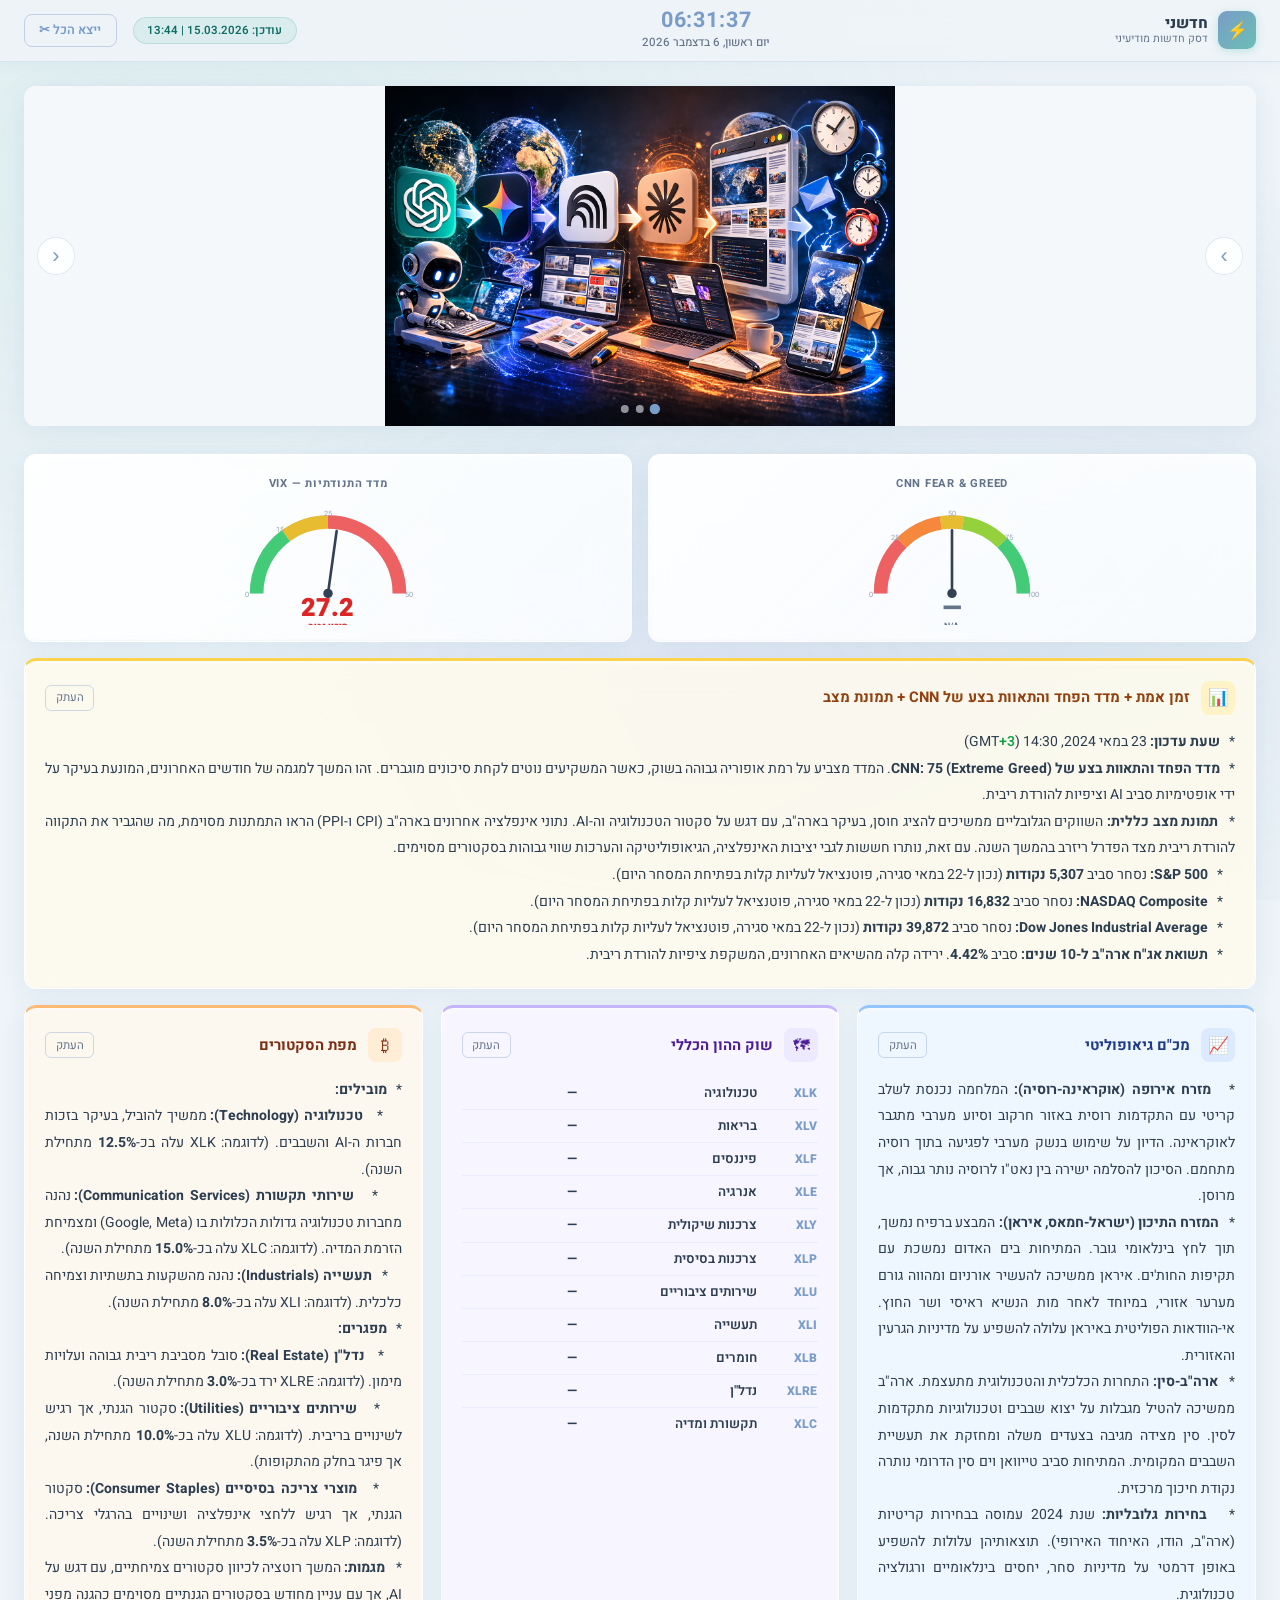
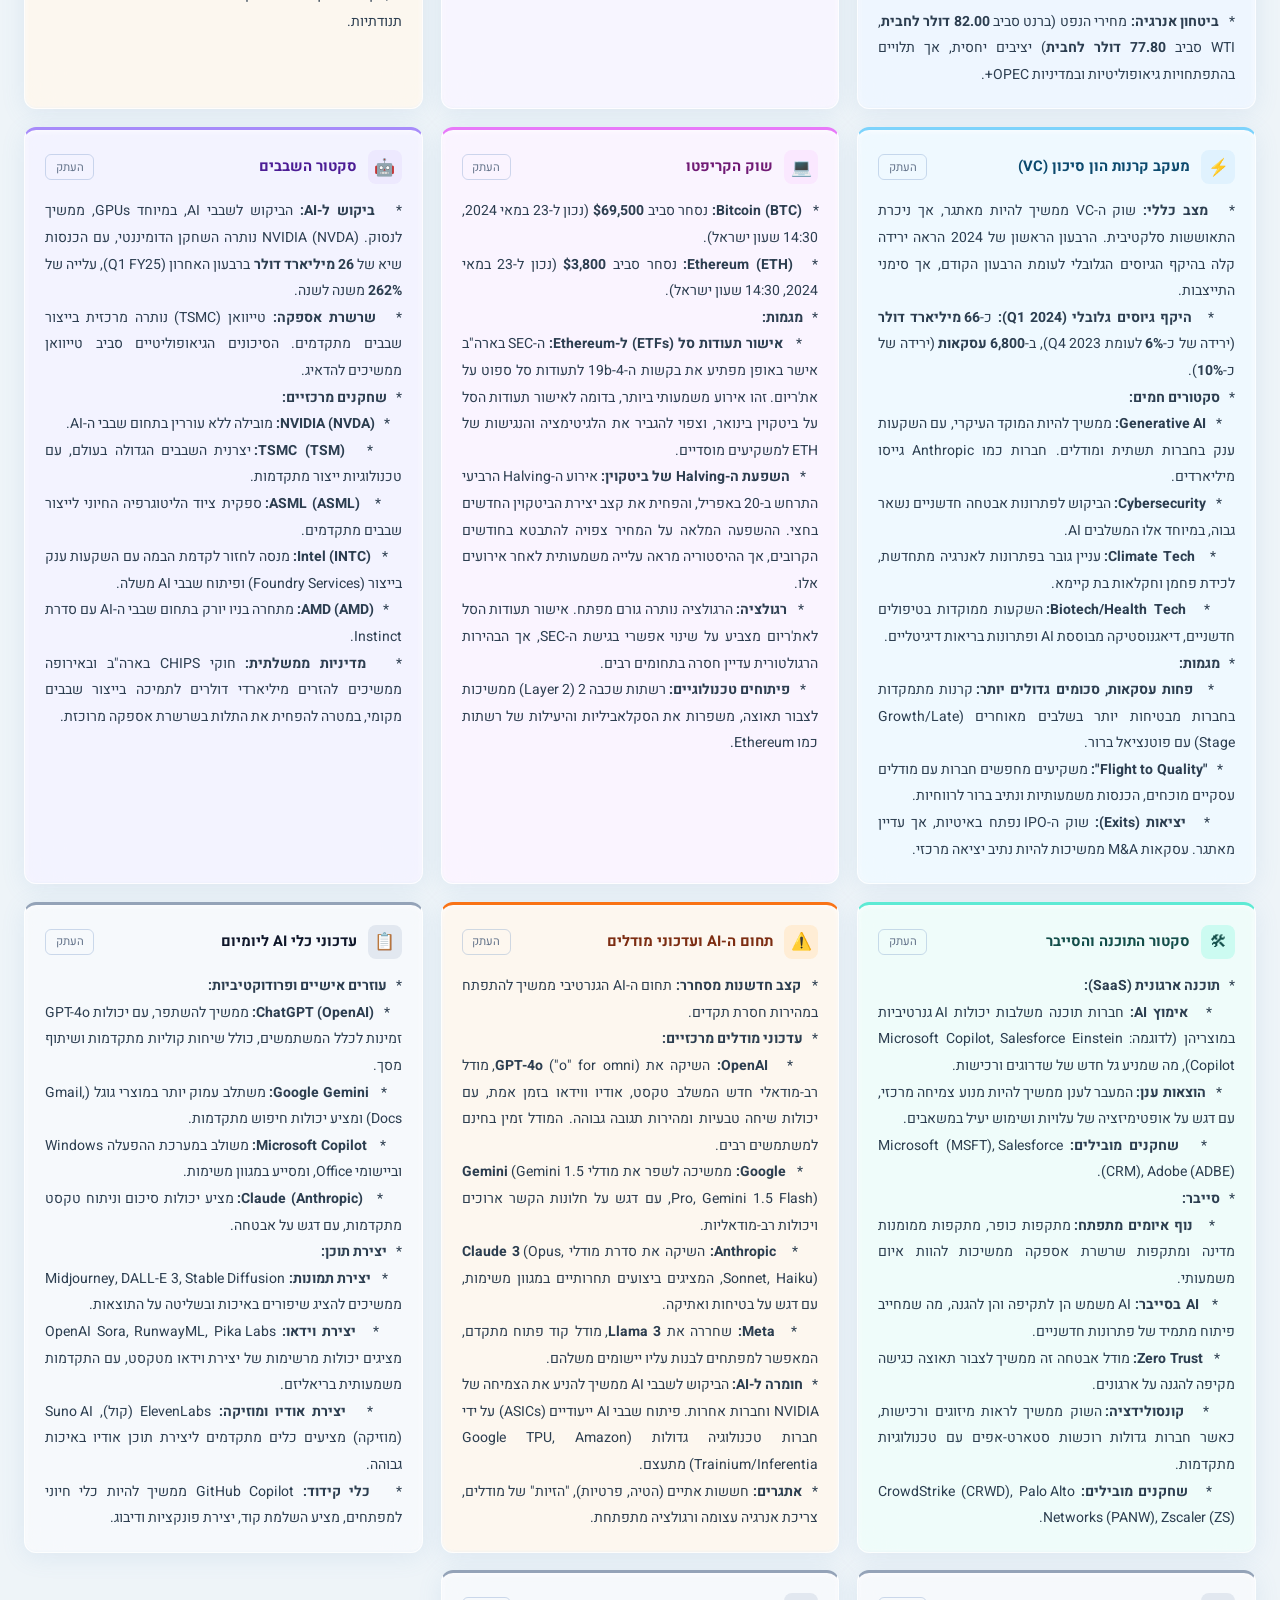
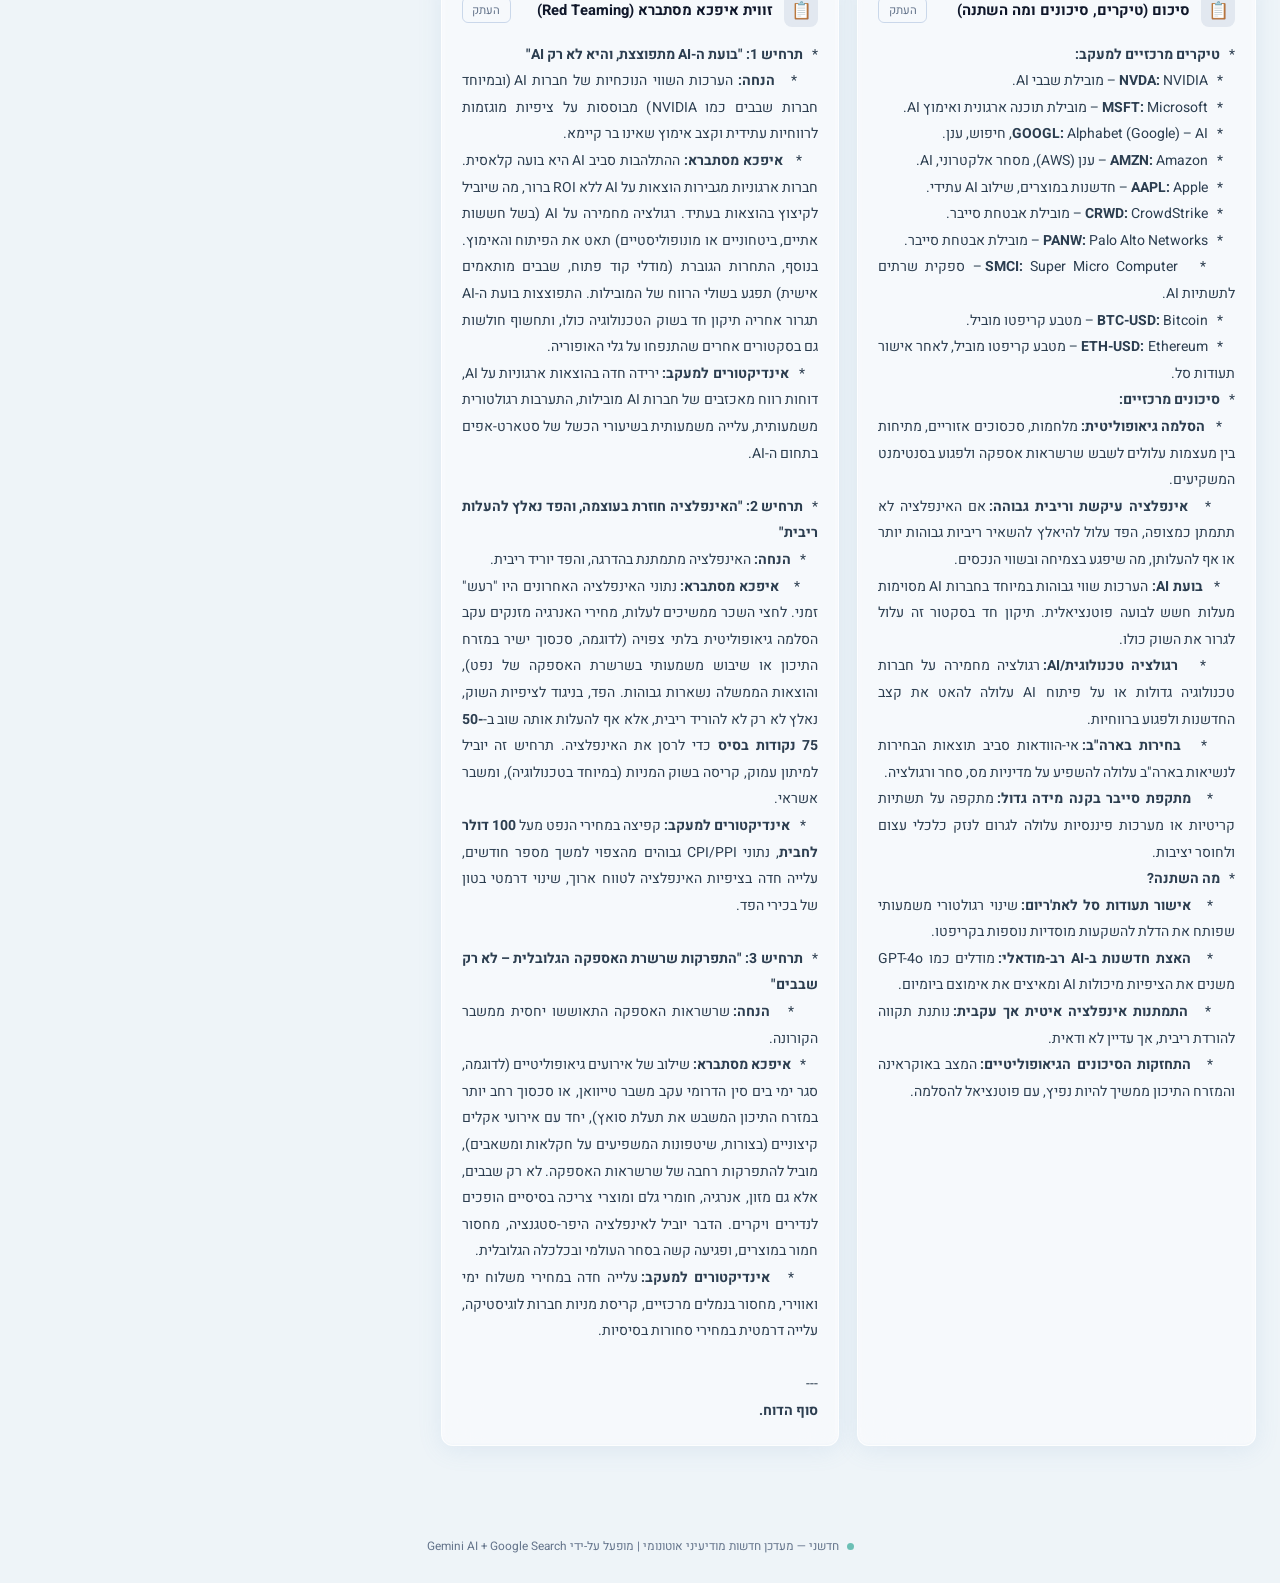
==== docs/index.html @ 79515580 "update 2026-03-15 11:44" ====
<!DOCTYPE html>
<html lang="he" dir="rtl">
<head>
  <meta charset="UTF-8" />
  <meta name="viewport" content="width=device-width, initial-scale=1.0" />
  <title>חדשני — דסק חדשות מודיעיני</title>

  <!-- Google Fonts — Heebo (Hebrew-optimised) -->
  <link rel="preconnect" href="https://fonts.googleapis.com" />
  <link rel="preconnect" href="https://fonts.gstatic.com" crossorigin />
  <link href="https://fonts.googleapis.com/css2?family=Heebo:wght@300;400;500;600;700;800;900&display=swap" rel="stylesheet" />

  <link rel="stylesheet" href="style.css" />
</head>
<body>

  <!-- ══════════════ HEADER ════════════════════════════════ -->
  <header class="site-header">
    <div class="header-inner">

      <!-- Logo -->
      <a class="logo" href="#">
        <div class="logo-icon">⚡</div>
        <div class="logo-text">
          <div class="logo-title">חדשני</div>
          <div class="logo-sub">דסק חדשות מודיעיני</div>
        </div>
      </a>

      <!-- Live clock + Hebrew date -->
      <div class="header-time">
        <span class="live-clock" id="live-clock">00:00:00</span>
        <span class="live-date"  id="live-date"></span>
      </div>

      <!-- Last-updated badge (populated by script.js from embedded JSON) -->
      <span class="ts-badge" id="ts-badge">טוען...</span>

      <button class="btn-export" onclick="exportAll()">ייצא הכל ✂</button>
    </div>
  </header>

  <!-- ══════════════ PAGE WRAPPER ══════════════════════════ -->
  <div class="page-wrapper">

    <!-- ── Image Carousel ────────────────────────────────── -->
    <section class="carousel-section" aria-label="תמונות תהליך">
      <div class="carousel-wrapper">
        <div class="carousel-track" role="region" aria-live="polite"></div>
        <!-- RTL: prev = right arrow, next = left arrow -->
        <button class="carousel-btn prev" aria-label="תמונה קודמת">&#8250;</button>
        <button class="carousel-btn next" aria-label="תמונה הבאה">&#8249;</button>
        <div class="carousel-dots" role="tablist" aria-label="בחירת תמונה"></div>
      </div>
    </section>

    <!-- ── Main content (built by script.js) ─────────────── -->
    <main id="main-content">

      <!-- Loading / empty state -->
      <div class="empty-state" id="empty-state">
        <div class="empty-icon">📡</div>
        <h2>טוען דסק חדשות...</h2>
        <p>הנתונים יופיעו בקרוב</p>
      </div>

      <!-- Cards injected here by initNewsCards() -->

    </main>

  </div><!-- /.page-wrapper -->

  <!-- ══════════════ FOOTER ════════════════════════════════ -->
  <footer class="site-footer">
    <span class="pulse-dot"></span>
    חדשני — מעדכן חדשות מודיעיני אוטונומי | מופעל על-ידי Gemini AI + Google Search
  </footer>

  <!-- Toast notification (copy/export feedback) -->
  <div class="toast" id="toast" role="status" aria-live="polite"></div>

  <!-- ══════════════ EMBEDDED DATA ══════════════════════════
    generate_website.py replaces PLACEHOLDER tokens with
    real JSON before deploying to GitHub Pages.
    Do NOT edit these manually.
  ══════════════════════════════════════════════════════════ -->
  <script id="news-data" type="application/json" data-updated="15.03.2026 | 13:44">
[
  {
    "num": 1,
    "title": "זמן אמת + מדד הפחד והתאוות בצע של CNN + תמונת מצב",
    "content": "*   **שעת עדכון:** 23 במאי 2024, 14:30 (GMT+3)\n*   **מדד הפחד והתאוות בצע של CNN:** **75 (Extreme Greed)**. המדד מצביע על רמת אופוריה גבוהה בשוק, כאשר המשקיעים נוטים לקחת סיכונים מוגברים. זהו המשך למגמה של חודשים האחרונים, המונעת בעיקר על ידי אופטימיות סביב AI וציפיות להורדת ריבית.\n*   **תמונת מצב כללית:** השווקים הגלובליים ממשיכים להציג חוסן, בעיקר בארה\"ב, עם דגש על סקטור הטכנולוגיה וה-AI. נתוני אינפלציה אחרונים בארה\"ב (CPI ו-PPI) הראו התמתנות מסוימת, מה שהגביר את התקווה להורדת ריבית מצד הפדרל ריזרב בהמשך השנה. עם זאת, נותרו חששות לגבי יציבות האינפלציה, הגיאופוליטיקה והערכות שווי גבוהות בסקטורים מסוימים.\n    *   **S&P 500:** נסחר סביב **5,307 נקודות** (נכון ל-22 במאי סגירה, פוטנציאל לעליות קלות בפתיחת המסחר היום).\n    *   **NASDAQ Composite:** נסחר סביב **16,832 נקודות** (נכון ל-22 במאי סגירה, פוטנציאל לעליות קלות בפתיחת המסחר היום).\n    *   **Dow Jones Industrial Average:** נסחר סביב **39,872 נקודות** (נכון ל-22 במאי סגירה, פוטנציאל לעליות קלות בפתיחת המסחר היום).\n    *   **תשואת אג\"ח ארה\"ב ל-10 שנים:** סביב **4.42%**. ירידה קלה מהשיאים האחרונים, המשקפת ציפיות להורדת ריבית."
  },
  {
    "num": 2,
    "title": "מכ\"ם גיאופוליטי",
    "content": "*   **מזרח אירופה (אוקראינה-רוסיה):** המלחמה נכנסת לשלב קריטי עם התקדמות רוסית באזור חרקוב וסיוע מערבי מתגבר לאוקראינה. הדיון על שימוש בנשק מערבי לפגיעה בתוך רוסיה מתחמם. הסיכון להסלמה ישירה בין נאט\"ו לרוסיה נותר גבוה, אך מרוסן.\n*   **המזרח התיכון (ישראל-חמאס, איראן):** המבצע ברפיח נמשך, תוך לחץ בינלאומי גובר. המתיחות בים האדום נמשכת עם תקיפות החות'ים. איראן ממשיכה להעשיר אורניום ומהווה גורם מערער אזורי, במיוחד לאחר מות הנשיא ראיסי ושר החוץ. אי-הוודאות הפוליטית באיראן עלולה להשפיע על מדיניות הגרעין והאזורית.\n*   **ארה\"ב-סין:** התחרות הכלכלית והטכנולוגית מתעצמת. ארה\"ב ממשיכה להטיל מגבלות על יצוא שבבים וטכנולוגיות מתקדמות לסין. סין מצידה מגיבה בצעדים משלה ומחזקת את תעשיית השבבים המקומית. המתיחות סביב טייוואן וים סין הדרומי נותרה נקודת חיכוך מרכזית.\n*   **בחירות גלובליות:** שנת 2024 עמוסה בבחירות קריטיות (ארה\"ב, הודו, האיחוד האירופי). תוצאותיהן עלולות להשפיע באופן דרמטי על מדיניות סחר, יחסים בינלאומיים ורגולציה טכנולוגית.\n*   **ביטחון אנרגיה:** מחירי הנפט (ברנט סביב **82.00 דולר לחבית**, WTI סביב **77.80 דולר לחבית**) יציבים יחסית, אך תלויים בהתפתחויות גיאופוליטיות ובמדיניות OPEC+."
  },
  {
    "num": 3,
    "title": "שוק ההון הכללי",
    "content": "*   **מאקרו כלכלה:**\n    *   **אינפלציה:** נתוני CPI אחרונים הראו עלייה שנתית של **3.4%** באפריל (ירידה מ-3.5% במרץ), ו-PPI עלייה שנתית של **2.2%** (עלייה מ-1.8% במרץ). הנתונים מצביעים על התמתנות איטית אך לא ליניארית.\n    *   **ריבית:** השוק מתמחר כעת הסתברות של כ-**60%** להורדת ריבית ראשונה בספטמבר 2024, עם ציפייה לשתי הורדות סך הכל עד סוף השנה.\n    *   **צמיחה:** כלכלת ארה\"ב ממשיכה להפגין חוסן, אך קיימים סימני האטה בסקטורים מסוימים. התמ\"ג לרבעון הראשון של 2024 צמח בשיעור שנתי של **1.6%**, נמוך מהצפוי.\n*   **אג\"ח:** עקומת התשואות נותרה הפוכה חלקית, מה שמעיד על חשש מיתון עתידי, אך הפערים הצטמצמו. הביקוש לאג\"ח ממשלתיות נשאר יציב יחסית.\n*   **סחורות:**\n    *   **זהב:** נסחר סביב **2,375 דולר לאונקיה**, שומר על מעמדו כמקלט בטוח לנוכח אי-הוודאות הגיאופוליטית והחששות האינפלציוניים.\n    *   **נפט:** מחירי הנפט יציבים יחסית, מושפעים מאירועים במזרח התיכון ומדיניות OPEC+.\n*   **מטבעות:** מדד הדולר (DXY) נסחר סביב **104.8 נקודות**, חזק יחסית, המשקף את החוסן הכלכלי של ארה\"ב ואת מעמדו כמטבע מקלט."
  },
  {
    "num": 4,
    "title": "מפת הסקטורים",
    "content": "*   **מובילים:**\n    *   **טכנולוגיה (Technology):** ממשיך להוביל, בעיקר בזכות חברות ה-AI והשבבים. (לדוגמה: XLK עלה בכ-**12.5%** מתחילת השנה).\n    *   **שירותי תקשורת (Communication Services):** נהנה מחברות טכנולוגיה גדולות הכלולות בו (Google, Meta) ומצמיחת הזרמת המדיה. (לדוגמה: XLC עלה בכ-**15.0%** מתחילת השנה).\n    *   **תעשייה (Industrials):** נהנה מהשקעות בתשתיות וצמיחה כלכלית. (לדוגמה: XLI עלה בכ-**8.0%** מתחילת השנה).\n*   **מפגרים:**\n    *   **נדל\"ן (Real Estate):** סובל מסביבת ריבית גבוהה ועלויות מימון. (לדוגמה: XLRE ירד בכ-**3.0%** מתחילת השנה).\n    *   **שירותים ציבוריים (Utilities):** סקטור הגנתי, אך רגיש לשינויים בריבית. (לדוגמה: XLU עלה בכ-**10.0%** מתחילת השנה, אך פיגר בחלק מהתקופות).\n    *   **מוצרי צריכה בסיסיים (Consumer Staples):** סקטור הגנתי, אך רגיש ללחצי אינפלציה ושינויים בהרגלי צריכה. (לדוגמה: XLP עלה בכ-**3.5%** מתחילת השנה).\n*   **מגמות:** המשך רוטציה לכיוון סקטורים צמיחתיים, עם דגש על AI, אך עם עניין מחודש בסקטורים הגנתיים מסוימים כהגנה מפני תנודתיות."
  },
  {
    "num": 5,
    "title": "מעקב קרנות הון סיכון (VC)",
    "content": "*   **מצב כללי:** שוק ה-VC ממשיך להיות מאתגר, אך ניכרת התאוששות סלקטיבית. הרבעון הראשון של 2024 הראה ירידה קלה בהיקף הגיוסים הגלובלי לעומת הרבעון הקודם, אך סימני התייצבות.\n    *   **היקף גיוסים גלובלי (Q1 2024):** כ-**66 מיליארד דולר** (ירידה של כ-**6%** לעומת Q4 2023), ב-**6,800 עסקאות** (ירידה של כ-**10%**).\n*   **סקטורים חמים:**\n    *   **Generative AI:** ממשיך להיות המוקד העיקרי, עם השקעות ענק בחברות תשתית ומודלים. חברות כמו Anthropic גייסו מיליארדים.\n    *   **Cybersecurity:** הביקוש לפתרונות אבטחה חדשניים נשאר גבוה, במיוחד אלו המשלבים AI.\n    *   **Climate Tech:** עניין גובר בפתרונות לאנרגיה מתחדשת, לכידת פחמן וחקלאות בת קיימא.\n    *   **Biotech/Health Tech:** השקעות ממוקדות בטיפולים חדשניים, דיאגנוסטיקה מבוססת AI ופתרונות בריאות דיגיטליים.\n*   **מגמות:**\n    *   **פחות עסקאות, סכומים גדולים יותר:** קרנות מתמקדות בחברות מבטיחות יותר בשלבים מאוחרים (Growth/Late Stage) עם פוטנציאל ברור.\n    *   **\"Flight to Quality\":** משקיעים מחפשים חברות עם מודלים עסקיים מוכחים, הכנסות משמעותיות ונתיב ברור לרווחיות.\n    *   **יציאות (Exits):** שוק ה-IPO נפתח באיטיות, אך עדיין מאתגר. עסקאות M&A ממשיכות להיות נתיב יציאה מרכזי."
  },
  {
    "num": 6,
    "title": "שוק הקריפטו",
    "content": "*   **Bitcoin (BTC):** נסחר סביב **$69,500** (נכון ל-23 במאי 2024, 14:30 שעון ישראל).\n*   **Ethereum (ETH):** נסחר סביב **$3,800** (נכון ל-23 במאי 2024, 14:30 שעון ישראל).\n*   **מגמות:**\n    *   **אישור תעודות סל (ETFs) ל-Ethereum:** ה-SEC בארה\"ב אישר באופן מפתיע את בקשות ה-19b-4 לתעודות סל ספוט על את'ריום. זהו אירוע משמעותי ביותר, בדומה לאישור תעודות הסל על ביטקוין בינואר, וצפוי להגביר את הלגיטימציה והנגישות של ETH למשקיעים מוסדיים.\n    *   **השפעת ה-Halving של ביטקוין:** אירוע ה-Halving הרביעי התרחש ב-20 באפריל, והפחית את קצב יצירת הביטקוין החדשים בחצי. ההשפעה המלאה על המחיר צפויה להתבטא בחודשים הקרובים, אך ההיסטוריה מראה עלייה משמעותית לאחר אירועים אלו.\n    *   **רגולציה:** הרגולציה נותרה גורם מפתח. אישור תעודות הסל לאת'ריום מצביע על שינוי אפשרי בגישת ה-SEC, אך הבהירות הרגולטורית עדיין חסרה בתחומים רבים.\n    *   **פיתוחים טכנולוגיים:** רשתות שכבה 2 (Layer 2) ממשיכות לצבור תאוצה, משפרות את הסקלאביליות והיעילות של רשתות כמו Ethereum."
  },
  {
    "num": 7,
    "title": "סקטור השבבים",
    "content": "*   **ביקוש ל-AI:** הביקוש לשבבי AI, במיוחד GPUs, ממשיך לנסוק. NVIDIA (NVDA) נותרה השחקן הדומיננטי, עם הכנסות שיא של **26 מיליארד דולר** ברבעון האחרון (Q1 FY25), עלייה של **262%** משנה לשנה.\n*   **שרשרת אספקה:** טייוואן (TSMC) נותרה מרכזית בייצור שבבים מתקדמים. הסיכונים הגיאופוליטיים סביב טייוואן ממשיכים להדאיג.\n*   **שחקנים מרכזיים:**\n    *   **NVIDIA (NVDA):** מובילה ללא עוררין בתחום שבבי ה-AI.\n    *   **TSMC (TSM):** יצרנית השבבים הגדולה בעולם, עם טכנולוגיות ייצור מתקדמות.\n    *   **ASML (ASML):** ספקית ציוד הליטוגרפיה החיוני לייצור שבבים מתקדמים.\n    *   **Intel (INTC):** מנסה לחזור לקדמת הבמה עם השקעות ענק בייצור (Foundry Services) ופיתוח שבבי AI משלה.\n    *   **AMD (AMD):** מתחרה בניו יורק בתחום שבבי ה-AI עם סדרת Instinct.\n*   **מדיניות ממשלתית:** חוקי CHIPS בארה\"ב ובאירופה ממשיכים להזרים מיליארדי דולרים לתמיכה בייצור שבבים מקומי, במטרה להפחית את התלות בשרשרת אספקה מרוכזת."
  },
  {
    "num": 8,
    "title": "סקטור התוכנה והסייבר",
    "content": "*   **תוכנה ארגונית (SaaS):**\n    *   **אימוץ AI:** חברות תוכנה משלבות יכולות AI גנרטיביות במוצריהן (לדוגמה: Microsoft Copilot, Salesforce Einstein Copilot), מה שמניע גל חדש של שדרוגים ורכישות.\n    *   **הוצאות ענן:** המעבר לענן ממשיך להיות מנוע צמיחה מרכזי, עם דגש על אופטימיזציה של עלויות ושימוש יעיל במשאבים.\n    *   **שחקנים מובילים:** Microsoft (MSFT), Salesforce (CRM), Adobe (ADBE).\n*   **סייבר:**\n    *   **נוף איומים מתפתח:** מתקפות כופר, מתקפות ממומנות מדינה ומתקפות שרשרת אספקה ממשיכות להוות איום משמעותי.\n    *   **AI בסייבר:** AI משמש הן לתקיפה והן להגנה, מה שמחייב פיתוח מתמיד של פתרונות חדשניים.\n    *   **Zero Trust:** מודל אבטחה זה ממשיך לצבור תאוצה כגישה מקיפה להגנה על ארגונים.\n    *   **קונסולידציה:** השוק ממשיך לראות מיזוגים ורכישות, כאשר חברות גדולות רוכשות סטארט-אפים עם טכנולוגיות מתקדמות.\n    *   **שחקנים מובילים:** CrowdStrike (CRWD), Palo Alto Networks (PANW), Zscaler (ZS)."
  },
  {
    "num": 9,
    "title": "תחום ה-AI ועדכוני מודלים",
    "content": "*   **קצב חדשנות מסחרר:** תחום ה-AI הגנרטיבי ממשיך להתפתח במהירות חסרת תקדים.\n*   **עדכוני מודלים מרכזיים:**\n    *   **OpenAI:** השיקה את **GPT-4o** (\"o\" for omni), מודל רב-מודאלי חדש המשלב טקסט, אודיו ווידאו בזמן אמת, עם יכולות שיחה טבעיות ומהירות תגובה גבוהה. המודל זמין בחינם למשתמשים רבים.\n    *   **Google:** ממשיכה לשפר את מודלי **Gemini** (Gemini 1.5 Pro, Gemini 1.5 Flash), עם דגש על חלונות הקשר ארוכים ויכולות רב-מודאליות.\n    *   **Anthropic:** השיקה את סדרת מודלי **Claude 3** (Opus, Sonnet, Haiku), המציגים ביצועים תחרותיים במגוון משימות, עם דגש על בטיחות ואתיקה.\n    *   **Meta:** שחררה את **Llama 3**, מודל קוד פתוח מתקדם, המאפשר למפתחים לבנות עליו יישומים משלהם.\n*   **חומרה ל-AI:** הביקוש לשבבי AI ממשיך להניע את הצמיחה של NVIDIA וחברות אחרות. פיתוח שבבי AI ייעודיים (ASICs) על ידי חברות טכנולוגיה גדולות (Google TPU, Amazon Trainium/Inferentia) מתעצם.\n*   **אתגרים:** חששות אתיים (הטיה, פרטיות), \"הזיות\" של מודלים, צריכת אנרגיה עצומה ורגולציה מתפתחת."
  },
  {
    "num": 10,
    "title": "עדכוני כלי AI ליומיום",
    "content": "*   **עוזרים אישיים ופרודוקטיביות:**\n    *   **ChatGPT (OpenAI):** ממשיך להשתפר, עם יכולות GPT-4o זמינות לכלל המשתמשים, כולל שיחות קוליות מתקדמות ושיתוף מסך.\n    *   **Google Gemini:** משתלב עמוק יותר במוצרי גוגל (Gmail, Docs) ומציע יכולות חיפוש מתקדמות.\n    *   **Microsoft Copilot:** משולב במערכת ההפעלה Windows וביישומי Office, ומסייע במגוון משימות.\n    *   **Claude (Anthropic):** מציע יכולות סיכום וניתוח טקסט מתקדמות, עם דגש על אבטחה.\n*   **יצירת תוכן:**\n    *   **יצירת תמונות:** Midjourney, DALL-E 3, Stable Diffusion ממשיכים להציג שיפורים באיכות ובשליטה על התוצאות.\n    *   **יצירת וידאו:** OpenAI Sora, RunwayML, Pika Labs מציגים יכולות מרשימות של יצירת וידאו מטקסט, עם התקדמות משמעותית בריאליזם.\n    *   **יצירת אודיו ומוזיקה:** ElevenLabs (קול), Suno AI (מוזיקה) מציעים כלים מתקדמים ליצירת תוכן אודיו באיכות גבוהה.\n*   **כלי קידוד:** GitHub Copilot ממשיך להיות כלי חיוני למפתחים, מציע השלמת קוד, יצירת פונקציות ודיבוג."
  },
  {
    "num": 11,
    "title": "סיכום (טיקרים, סיכונים ומה השתנה)",
    "content": "*   **טיקרים מרכזיים למעקב:**\n    *   **NVDA:** NVIDIA – מובילת שבבי AI.\n    *   **MSFT:** Microsoft – מובילת תוכנה ארגונית ואימוץ AI.\n    *   **GOOGL:** Alphabet (Google) – AI, חיפוש, ענן.\n    *   **AMZN:** Amazon – ענן (AWS), מסחר אלקטרוני, AI.\n    *   **AAPL:** Apple – חדשנות במוצרים, שילוב AI עתידי.\n    *   **CRWD:** CrowdStrike – מובילת אבטחת סייבר.\n    *   **PANW:** Palo Alto Networks – מובילת אבטחת סייבר.\n    *   **SMCI:** Super Micro Computer – ספקית שרתים לתשתיות AI.\n    *   **BTC-USD:** Bitcoin – מטבע קריפטו מוביל.\n    *   **ETH-USD:** Ethereum – מטבע קריפטו מוביל, לאחר אישור תעודות סל.\n*   **סיכונים מרכזיים:**\n    *   **הסלמה גיאופוליטית:** מלחמות, סכסוכים אזוריים, מתיחות בין מעצמות עלולים לשבש שרשראות אספקה ולפגוע בסנטימנט המשקיעים.\n    *   **אינפלציה עיקשת וריבית גבוהה:** אם האינפלציה לא תתמתן כמצופה, הפד עלול להיאלץ להשאיר ריביות גבוהות יותר או אף להעלותן, מה שיפגע בצמיחה ובשווי הנכסים.\n    *   **בועת AI:** הערכות שווי גבוהות במיוחד בחברות AI מסוימות מעלות חשש לבועה פוטנציאלית. תיקון חד בסקטור זה עלול לגרור את השוק כולו.\n    *   **רגולציה טכנולוגית/AI:** רגולציה מחמירה על חברות טכנולוגיה גדולות או על פיתוח AI עלולה להאט את קצב החדשנות ולפגוע ברווחיות.\n    *   **בחירות בארה\"ב:** אי-הוודאות סביב תוצאות הבחירות לנשיאות בארה\"ב עלולה להשפיע על מדיניות מס, סחר ורגולציה.\n    *   **מתקפת סייבר בקנה מידה גדול:** מתקפה על תשתיות קריטיות או מערכות פיננסיות עלולה לגרום לנזק כלכלי עצום ולחוסר יציבות.\n*   **מה השתנה?**\n    *   **אישור תעודות סל לאת'ריום:** שינוי רגולטורי משמעותי שפותח את הדלת להשקעות מוסדיות נוספות בקריפטו.\n    *   **האצת חדשנות ב-AI רב-מודאלי:** מודלים כמו GPT-4o משנים את הציפיות מיכולות AI ומאיצים את אימוצם ביומיום.\n    *   **התמתנות אינפלציה איטית אך עקבית:** נותנת תקווה להורדת ריבית, אך עדיין לא ודאית.\n    *   **התחזקות הסיכונים הגיאופוליטיים:** המצב באוקראינה והמזרח התיכון ממשיך להיות נפיץ, עם פוטנציאל להסלמה."
  },
  {
    "num": 12,
    "title": "זווית איפכא מסתברא (Red Teaming)",
    "content": "*   **תרחיש 1: \"בועת ה-AI מתפוצצת, והיא לא רק AI\"**\n    *   **הנחה:** הערכות השווי הנוכחיות של חברות AI (ובמיוחד חברות שבבים כמו NVIDIA) מבוססות על ציפיות מוגזמות לרווחיות עתידית וקצב אימוץ שאינו בר קיימא.\n    *   **איפכא מסתברא:** ההתלהבות סביב AI היא בועה קלאסית. חברות ארגוניות מגבירות הוצאות על AI ללא ROI ברור, מה שיוביל לקיצוץ בהוצאות בעתיד. רגולציה מחמירה על AI (בשל חששות אתיים, ביטחוניים או מונופוליסטיים) תאט את הפיתוח והאימוץ. בנוסף, התחרות הגוברת (מודלי קוד פתוח, שבבים מותאמים אישית) תפגע בשולי הרווח של המובילות. התפוצצות בועת ה-AI תגרור אחריה תיקון חד בשוק הטכנולוגיה כולו, ותחשוף חולשות גם בסקטורים אחרים שהתנפחו על גלי האופוריה.\n    *   **אינדיקטורים למעקב:** ירידה חדה בהוצאות ארגוניות על AI, דוחות רווח מאכזבים של חברות AI מובילות, התערבות רגולטורית משמעותית, עלייה משמעותית בשיעורי הכשל של סטארט-אפים בתחום ה-AI.\n\n*   **תרחיש 2: \"האינפלציה חוזרת בעוצמה, והפד נאלץ להעלות ריבית\"**\n    *   **הנחה:** האינפלציה מתמתנת בהדרגה, והפד יוריד ריבית.\n    *   **איפכא מסתברא:** נתוני האינפלציה האחרונים היו \"רעש\" זמני. לחצי השכר ממשיכים לעלות, מחירי האנרגיה מזנקים עקב הסלמה גיאופוליטית בלתי צפויה (לדוגמה, סכסוך ישיר במזרח התיכון או שיבוש משמעותי בשרשרת האספקה של נפט), והוצאות הממשלה נשארות גבוהות. הפד, בניגוד לציפיות השוק, נאלץ לא רק לא להוריד ריבית, אלא אף להעלות אותה שוב ב-**50-75 נקודות בסיס** כדי לרסן את האינפלציה. תרחיש זה יוביל למיתון עמוק, קריסה בשוק המניות (במיוחד בטכנולוגיה), ומשבר אשראי.\n    *   **אינדיקטורים למעקב:** קפיצה במחירי הנפט מעל **100 דולר לחבית**, נתוני CPI/PPI גבוהים מהצפוי למשך מספר חודשים, עלייה חדה בציפיות האינפלציה לטווח ארוך, שינוי דרמטי בטון של בכירי הפד.\n\n*   **תרחיש 3: \"התפרקות שרשרת האספקה הגלובלית – לא רק שבבים\"**\n    *   **הנחה:** שרשראות האספקה התאוששו יחסית ממשבר הקורונה.\n    *   **איפכא מסתברא:** שילוב של אירועים גיאופוליטיים (לדוגמה, סגר ימי בים סין הדרומי עקב משבר טייוואן, או סכסוך רחב יותר במזרח התיכון המשבש את תעלת סואץ), יחד עם אירועי אקלים קיצוניים (בצורות, שיטפונות המשפיעים על חקלאות ומשאבים), מוביל להתפרקות רחבה של שרשראות האספקה. לא רק שבבים, אלא גם מזון, אנרגיה, חומרי גלם ומוצרי צריכה בסיסיים הופכים לנדירים ויקרים. הדבר יוביל לאינפלציה היפר-סטגנציה, מחסור חמור במוצרים, ופגיעה קשה בסחר העולמי ובכלכלה הגלובלית.\n    *   **אינדיקטורים למעקב:** עלייה חדה במחירי משלוח ימי ואווירי, מחסור בנמלים מרכזיים, קריסת מניות חברות לוגיסטיקה, עלייה דרמטית במחירי סחורות בסיסיות.\n\n---\n**סוף הדוח.**"
  }
]
  </script>

  <script id="gauges-data" type="application/json">
{"fng": null, "crypto_fng": 15, "vix": 27.19}
  </script>

  <!-- ══════════════ APP SCRIPT ═════════════════════════════ -->
  <script src="script.js"></script>

</body>
</html>
---- docs/style.css ----
/* ════════════════════════════════════════════════════════════
   חדשני — style.css  |  Cool Pastel Glassmorphism  |  RTL
════════════════════════════════════════════════════════════ */

/* ── Reset ── */
*, *::before, *::after { box-sizing: border-box; margin: 0; padding: 0; }

/* ── Design Tokens ── */
:root {
  --bg:          #eef4f8;
  --surface:     rgba(255, 255, 255, 0.85);
  --border:      rgba(255, 255, 255, 0.65);
  --accent:      #6bbfb5;
  --accent2:     #7a9cc8;
  --text:        #2C3E50;
  --muted:       #64748b;
  --green:       #16a34a;
  --red:         #dc2626;
  --radius:      12px;
  --shadow:      0 4px 24px rgba(100, 150, 200, .12);
  --shadow-lg:   0 8px 40px rgba(100, 150, 200, .20);
}

/* ── Base ── */
html { font-size: 16px; scroll-behavior: smooth; }

body {
  font-family: 'Heebo', sans-serif;
  background: var(--bg);
  color: var(--text);
  min-height: 100vh;
  direction: rtl;
  overflow-x: hidden;
}

/* Animated ambient gradient background */
body::before {
  content: '';
  position: fixed;
  inset: 0;
  background:
    radial-gradient(ellipse at 15% 20%, rgba(107, 191, 181, .12) 0%, transparent 55%),
    radial-gradient(ellipse at 80% 65%, rgba(122, 156, 200, .12) 0%, transparent 55%),
    radial-gradient(ellipse at 50% 90%, rgba(168, 139, 250, .07) 0%, transparent 50%);
  pointer-events: none;
  z-index: 0;
  animation: bgFloat 18s ease-in-out infinite alternate;
}

@keyframes bgFloat {
  0%   { transform: scale(1)    translate(0, 0);      opacity: .9; }
  33%  { transform: scale(1.04) translate(-2%, 1.5%); opacity: 1; }
  66%  { transform: scale(1.06) translate(1.5%, -2%); opacity: .95; }
  100% { transform: scale(.97)  translate(2%, 1%);    opacity: .85; }
}

/* ══════════════════════════════════════════════════════════
   HEADER
══════════════════════════════════════════════════════════ */

.site-header {
  position: sticky;
  top: 0;
  z-index: 100;
  background: rgba(238, 244, 248, .92);
  backdrop-filter: blur(18px);
  -webkit-backdrop-filter: blur(18px);
  border-bottom: 1px solid rgba(122, 156, 200, .18);
  box-shadow: 0 2px 14px rgba(100, 150, 200, .08);
}

.header-inner {
  max-width: 1320px;
  margin: 0 auto;
  padding: .65rem 1.5rem;
  display: flex;
  align-items: center;
  gap: 1rem;
}

/* Logo */
.logo {
  display: flex;
  align-items: center;
  gap: .6rem;
  text-decoration: none;
  color: var(--text);
  flex-shrink: 0;
}

.logo-icon {
  width: 38px;
  height: 38px;
  background: linear-gradient(135deg, var(--accent2) 0%, var(--accent) 100%);
  border-radius: 9px;
  display: flex;
  align-items: center;
  justify-content: center;
  font-size: 1.05rem;
  color: white;
  box-shadow: 0 2px 8px rgba(107, 191, 181, .35);
}

.logo-title { font-size: .95rem; font-weight: 800; line-height: 1.15; }
.logo-sub   { font-size: .68rem; color: var(--muted); line-height: 1.2; }

/* Clock & Date */
.header-time {
  display: flex;
  flex-direction: column;
  align-items: center;
  gap: .1rem;
  flex: 1;
}

.live-clock {
  font-size: 1.35rem;
  font-weight: 700;
  color: var(--accent2);
  font-variant-numeric: tabular-nums;
  letter-spacing: .04em;
  line-height: 1;
}

.live-date {
  font-size: .72rem;
  color: var(--muted);
  font-weight: 500;
}

/* Timestamp badge */
.ts-badge {
  font-size: .72rem;
  font-weight: 600;
  background: rgba(107, 191, 181, .14);
  color: #0d6e65;
  border: 1px solid rgba(107, 191, 181, .30);
  border-radius: 24px;
  padding: .28rem .85rem;
  white-space: nowrap;
  flex-shrink: 0;
}

/* Export button */
.btn-export {
  background: transparent;
  border: 1.5px solid rgba(122, 156, 200, .40);
  color: var(--accent2);
  border-radius: 8px;
  padding: .38rem .9rem;
  font-family: inherit;
  font-size: .8rem;
  font-weight: 600;
  cursor: pointer;
  transition: background .2s, color .2s;
  white-space: nowrap;
  flex-shrink: 0;
}
.btn-export:hover { background: var(--accent2); color: white; }

/* ══════════════════════════════════════════════════════════
   PAGE WRAPPER
══════════════════════════════════════════════════════════ */

.page-wrapper {
  position: relative;
  z-index: 1;
  max-width: 1320px;
  margin: 0 auto;
  padding: 1.5rem 1.5rem 4rem;
}

/* ══════════════════════════════════════════════════════════
   CAROUSEL
══════════════════════════════════════════════════════════ */

.carousel-section { margin-bottom: 1.75rem; }

.carousel-wrapper {
  position: relative;
  border-radius: var(--radius);
  overflow: hidden;
  background: rgba(255, 255, 255, .55);
  box-shadow: var(--shadow);
  max-height: 340px;
}

.carousel-track { position: relative; height: 340px; }

.carousel-slide {
  position: absolute;
  inset: 0;
  opacity: 0;
  transition: opacity .75s ease;
}
.carousel-slide.active { opacity: 1; }

.carousel-slide img {
  width: 100%;
  height: 100%;
  object-fit: contain;
  background: #f4f8fb;
}

.carousel-btn {
  position: absolute;
  top: 50%;
  transform: translateY(-50%);
  background: rgba(255, 255, 255, .88);
  backdrop-filter: blur(8px);
  border: 1px solid rgba(122, 156, 200, .22);
  color: var(--accent2);
  width: 38px;
  height: 38px;
  border-radius: 50%;
  cursor: pointer;
  font-size: 1.35rem;
  display: flex;
  align-items: center;
  justify-content: center;
  transition: background .2s;
  z-index: 5;
  line-height: 1;
}
.carousel-btn:hover { background: white; }
.carousel-btn.prev  { right: .8rem; }
.carousel-btn.next  { left:  .8rem; }

.carousel-dots {
  position: absolute;
  bottom: .8rem;
  left: 50%;
  transform: translateX(-50%);
  display: flex;
  gap: .45rem;
  z-index: 5;
}

.carousel-dot {
  width: 8px;
  height: 8px;
  border-radius: 50%;
  background: rgba(255, 255, 255, .55);
  border: 1px solid rgba(122, 156, 200, .35);
  cursor: pointer;
  transition: background .2s, transform .2s;
  padding: 0;
}
.carousel-dot.active {
  background: var(--accent2);
  transform: scale(1.3);
}

/* ══════════════════════════════════════════════════════════
   CARD BASE
══════════════════════════════════════════════════════════ */

.card {
  position: relative;
  background: linear-gradient(135deg,
    rgba(255, 255, 255, .94) 0%,
    rgba(255, 255, 255, .76) 100%);
  backdrop-filter: blur(20px) saturate(180%);
  -webkit-backdrop-filter: blur(20px) saturate(180%);
  border: 1px solid rgba(255, 255, 255, .78);
  border-radius: var(--radius);
  box-shadow:
    0 4px 24px rgba(100, 150, 200, .12),
    0 1px 4px  rgba(255, 255, 255, .80) inset,
    0 -1px 2px rgba(100, 150, 200, .07) inset;
  padding: 1.25rem;
  overflow: hidden;
  transform-style: preserve-3d;
  transition: transform .15s ease, box-shadow .25s ease;
  opacity: 0;  /* set to visible by .visible class via JS stagger */
}

/* Glare overlay */
.card::after {
  content: '';
  position: absolute;
  inset: 0;
  border-radius: inherit;
  background: radial-gradient(
    circle at var(--glare-x, 50%) var(--glare-y, 50%),
    rgba(255, 255, 255, .38) 0%,
    transparent 62%
  );
  pointer-events: none;
  opacity: 0;
  transition: opacity .2s ease;
}

.card:hover::after { opacity: 1; }

.card:hover {
  box-shadow:
    0 8px 40px rgba(100, 150, 200, .22),
    0 2px 6px  rgba(255, 255, 255, .85) inset,
    0 -1px 2px rgba(100, 150, 200, .10) inset;
}

/* Staggered load animation */
@keyframes fadeInUp {
  from { opacity: 0; transform: translateY(28px); }
  to   { opacity: 1; transform: translateY(0); }
}

.card.visible {
  animation: fadeInUp .55s ease forwards;
}

/* Card header row */
.card-header {
  display: flex;
  align-items: center;
  gap: .7rem;
  margin-bottom: .9rem;
}

.card-icon {
  width: 34px;
  height: 34px;
  border-radius: 8px;
  display: flex;
  align-items: center;
  justify-content: center;
  font-size: 1.05rem;
  flex-shrink: 0;
}

.card-title {
  font-size: .92rem;
  font-weight: 700;
  flex: 1;
  line-height: 1.3;
}

.btn-copy {
  background: transparent;
  border: 1px solid rgba(122, 156, 200, .35);
  color: var(--muted);
  border-radius: 6px;
  padding: .22rem .6rem;
  font-family: inherit;
  font-size: .72rem;
  cursor: pointer;
  transition: all .2s;
  flex-shrink: 0;
}
.btn-copy:hover  { background: var(--accent2); color: white; border-color: transparent; }
.btn-copy.copied { background: var(--accent);  color: white; border-color: transparent; }

/* ══════════════════════════════════════════════════════════
   GAUGE ROW  (CNN F&G + VIX)
══════════════════════════════════════════════════════════ */

.gauge-row {
  display: flex;
  gap: 1rem;
  margin-bottom: 1rem;
}

.card--gauge {
  flex: 1;
  min-width: 0;
  display: flex;
  flex-direction: column;
  align-items: center;
  text-align: center;
  padding: 1.25rem 1rem 1rem;
}

.gauge-label {
  font-size: .7rem;
  font-weight: 700;
  text-transform: uppercase;
  letter-spacing: .07em;
  color: var(--muted);
  margin-bottom: .55rem;
}

.gauge-number {
  font-size: 3rem;
  font-weight: 900;
  line-height: 1;
  margin-bottom: .5rem;
  font-variant-numeric: tabular-nums;
}

.gauge-sentiment {
  font-size: .72rem;
  font-weight: 700;
  padding: .22rem .75rem;
  border-radius: 20px;
}

/* ══════════════════════════════════════════════════════════
   HERO CARD  (Section 1 — full width)
══════════════════════════════════════════════════════════ */

.card--hero { margin-bottom: 1rem; }

/* ══════════════════════════════════════════════════════════
   DATA GRID
══════════════════════════════════════════════════════════ */

.data-grid {
  display: grid;
  grid-template-columns: repeat(auto-fill, minmax(320px, 1fr));
  gap: 1.1rem;
}

/* ══════════════════════════════════════════════════════════
   SECTION CONTENT
══════════════════════════════════════════════════════════ */

.section-content {
  font-size: .875rem;
  line-height: 1.9;
  white-space: pre-wrap;
  word-break: break-word;
  color: var(--text);
  text-align: justify;
  text-align-last: right;
}

.chg-up { color: var(--green); font-weight: 600; }
.chg-dn { color: var(--red);   font-weight: 600; }

/* ══════════════════════════════════════════════════════════
   TICKERS CARD
══════════════════════════════════════════════════════════ */

.ticker-list { display: flex; flex-direction: column; }

.ticker-row {
  display: flex;
  align-items: baseline;
  flex-wrap: wrap;
  gap: .5rem;
  padding: .5rem 0;
  border-bottom: 1px solid rgba(100, 150, 200, .10);
}
.ticker-row:last-child { border-bottom: none; }

.ticker-badge {
  font-size: .7rem;
  font-weight: 800;
  background: rgba(122, 156, 200, .13);
  color: var(--accent2);
  border-radius: 4px;
  padding: .1rem .42rem;
  flex-shrink: 0;
  font-variant-numeric: tabular-nums;
}

.ticker-name { font-weight: 600; font-size: .84rem; flex-shrink: 0; }
.ticker-sep  { color: var(--muted); flex-shrink: 0; }
.ticker-desc { font-size: .82rem; color: var(--muted); }

.ticker-header {
  font-size: .8rem;
  font-weight: 700;
  color: var(--accent2);
  padding: .5rem 0 .15rem;
}

/* ══════════════════════════════════════════════════════════
   SECTOR TABLE (section 3 — מפת הסקטורים)
══════════════════════════════════════════════════════════ */

.sector-table { display: flex; flex-direction: column; }

.sector-row {
  display: grid;
  grid-template-columns: 3.2rem 9rem 4rem 1fr;
  align-items: center;
  gap: .55rem;
  padding: .38rem .1rem;
  border-bottom: 1px solid rgba(100, 150, 200, .09);
  font-size: .83rem;
}
.sector-row:last-child { border-bottom: none; }

.sector-etf  { font-weight: 800; color: var(--accent2); font-size: .76rem; font-variant-numeric: tabular-nums; }
.sector-name { font-weight: 600; }
.sector-pct  { font-weight: 700; text-align: center; font-variant-numeric: tabular-nums; }
.sector-note { color: var(--muted); font-size: .74rem; overflow: hidden; text-overflow: ellipsis; white-space: nowrap; }

.sector-rotation {
  margin-top: .75rem;
  font-size: .82rem;
  font-weight: 600;
  color: var(--accent2);
  padding-top: .5rem;
  border-top: 1px solid rgba(100, 150, 200, .14);
}

/* ══════════════════════════════════════════════════════════
   RED TEAM CARD
══════════════════════════════════════════════════════════ */

.card--redteam {
  border-top: 3px solid #f97316 !important;
  background: rgba(255, 247, 237, .88) !important;
}

/* ══════════════════════════════════════════════════════════
   EMPTY STATE
══════════════════════════════════════════════════════════ */

.empty-state {
  text-align: center;
  padding: 5rem 2rem;
  color: var(--muted);
}
.empty-state .empty-icon { font-size: 3.5rem; margin-bottom: 1.1rem; }
.empty-state h2 { font-size: 1.2rem; margin-bottom: .5rem; }

/* ══════════════════════════════════════════════════════════
   FOOTER
══════════════════════════════════════════════════════════ */

.site-footer {
  text-align: center;
  font-size: .74rem;
  color: var(--muted);
  padding: 1.75rem 1rem;
  display: flex;
  align-items: center;
  justify-content: center;
  gap: .5rem;
}

.pulse-dot {
  display: inline-block;
  width: 7px;
  height: 7px;
  border-radius: 50%;
  background: var(--accent);
  animation: pulse 2.2s ease-in-out infinite;
}

@keyframes pulse {
  0%, 100% { opacity: 1; transform: scale(1); }
  50%       { opacity: .4; transform: scale(.65); }
}

/* ══════════════════════════════════════════════════════════
   TOAST
══════════════════════════════════════════════════════════ */

.toast {
  position: fixed;
  bottom: 1.75rem;
  left: 50%;
  transform: translateX(-50%) translateY(5rem);
  background: var(--text);
  color: white;
  padding: .6rem 1.5rem;
  border-radius: 28px;
  font-size: .85rem;
  font-weight: 600;
  opacity: 0;
  transition: opacity .3s ease, transform .3s ease;
  pointer-events: none;
  z-index: 999;
  white-space: nowrap;
}
.toast.show {
  opacity: 1;
  transform: translateX(-50%) translateY(0);
}

/* ══════════════════════════════════════════════════════════
   RESPONSIVE
══════════════════════════════════════════════════════════ */

@media (max-width: 900px) {
  .data-grid { grid-template-columns: 1fr; }
}

@media (max-width: 768px) {
  .page-wrapper { padding: 1.1rem 1rem 3rem; }

  .header-inner { flex-wrap: wrap; gap: .65rem; }
  .header-time  { flex-direction: row; gap: 1rem; }
  .live-clock   { font-size: 1.05rem; }
  .ts-badge     { display: none; }

  .carousel-wrapper,
  .carousel-track { max-height: 220px; height: 220px; }

  .gauge-row    { flex-direction: column; }
  .gauge-number { font-size: 2.4rem; }
}

@media (max-width: 480px) {
  .btn-export { display: none; }
  .card { padding: 1rem; }
}
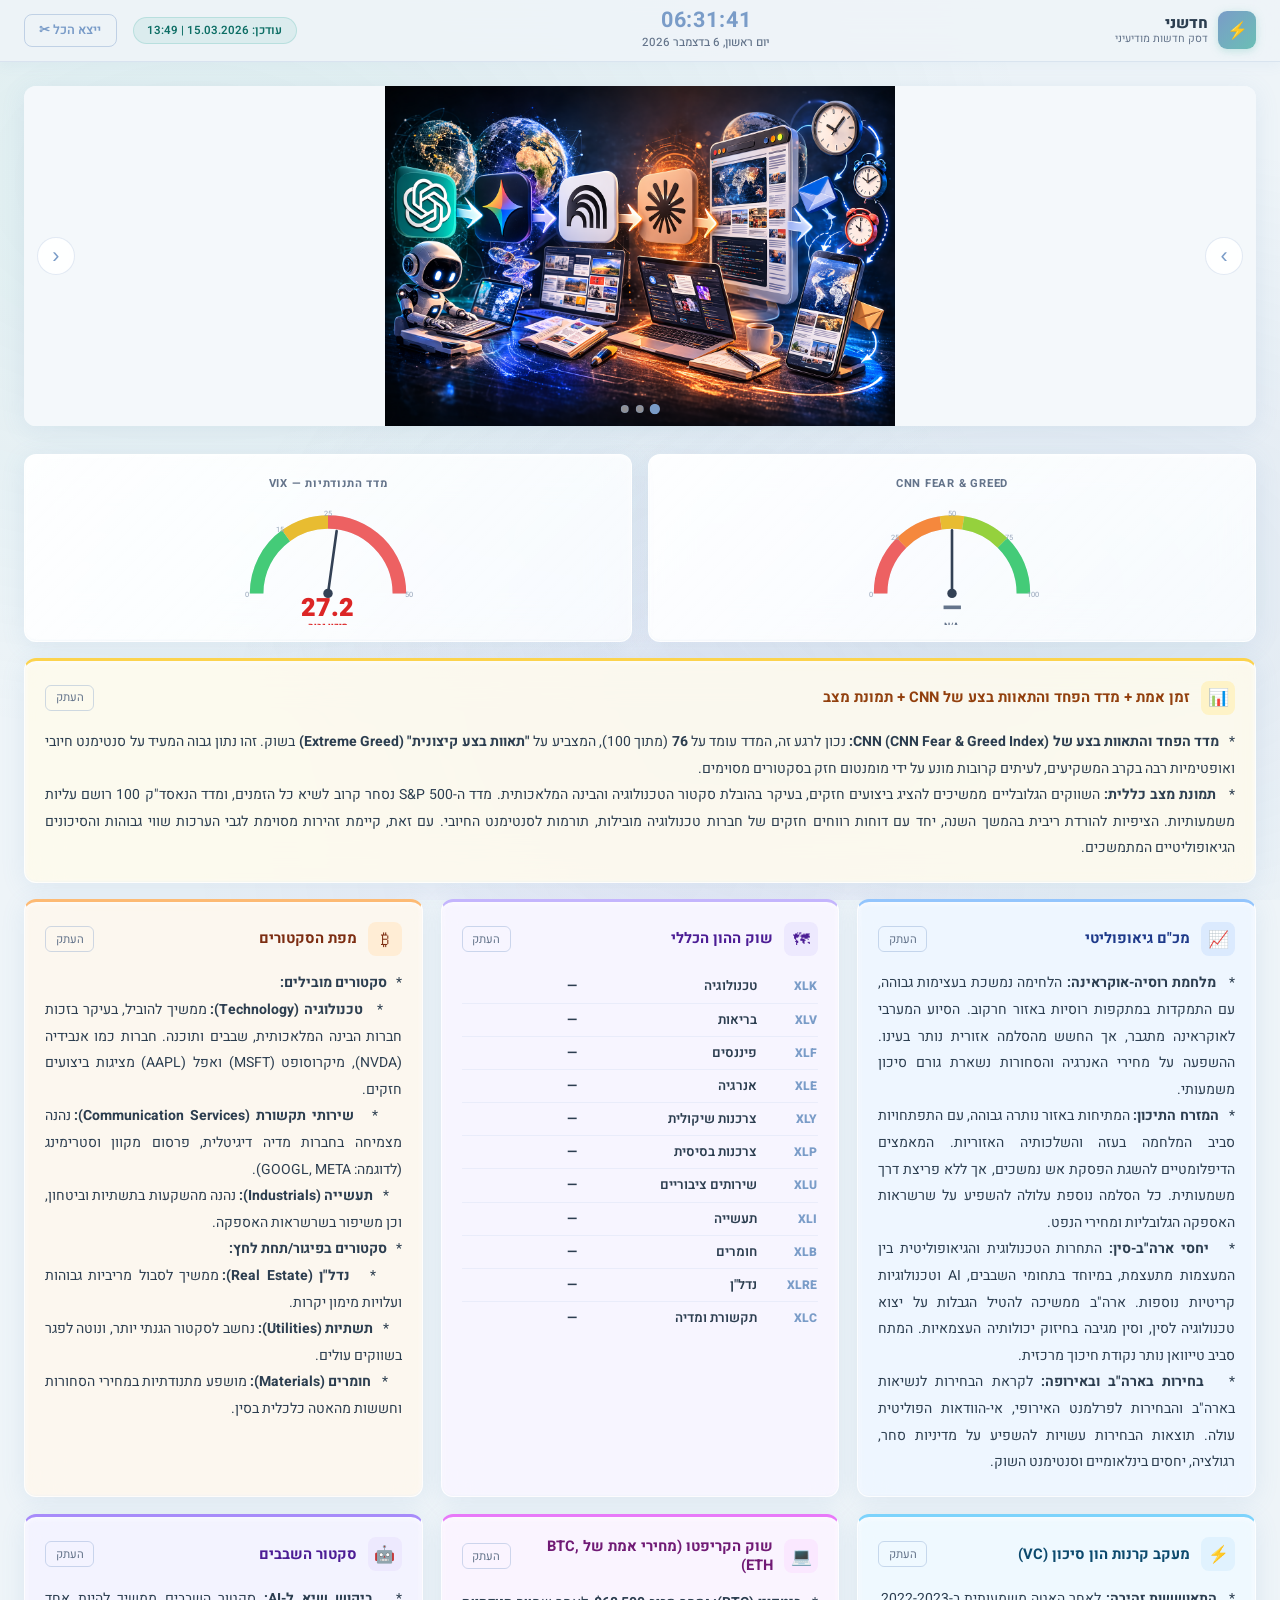
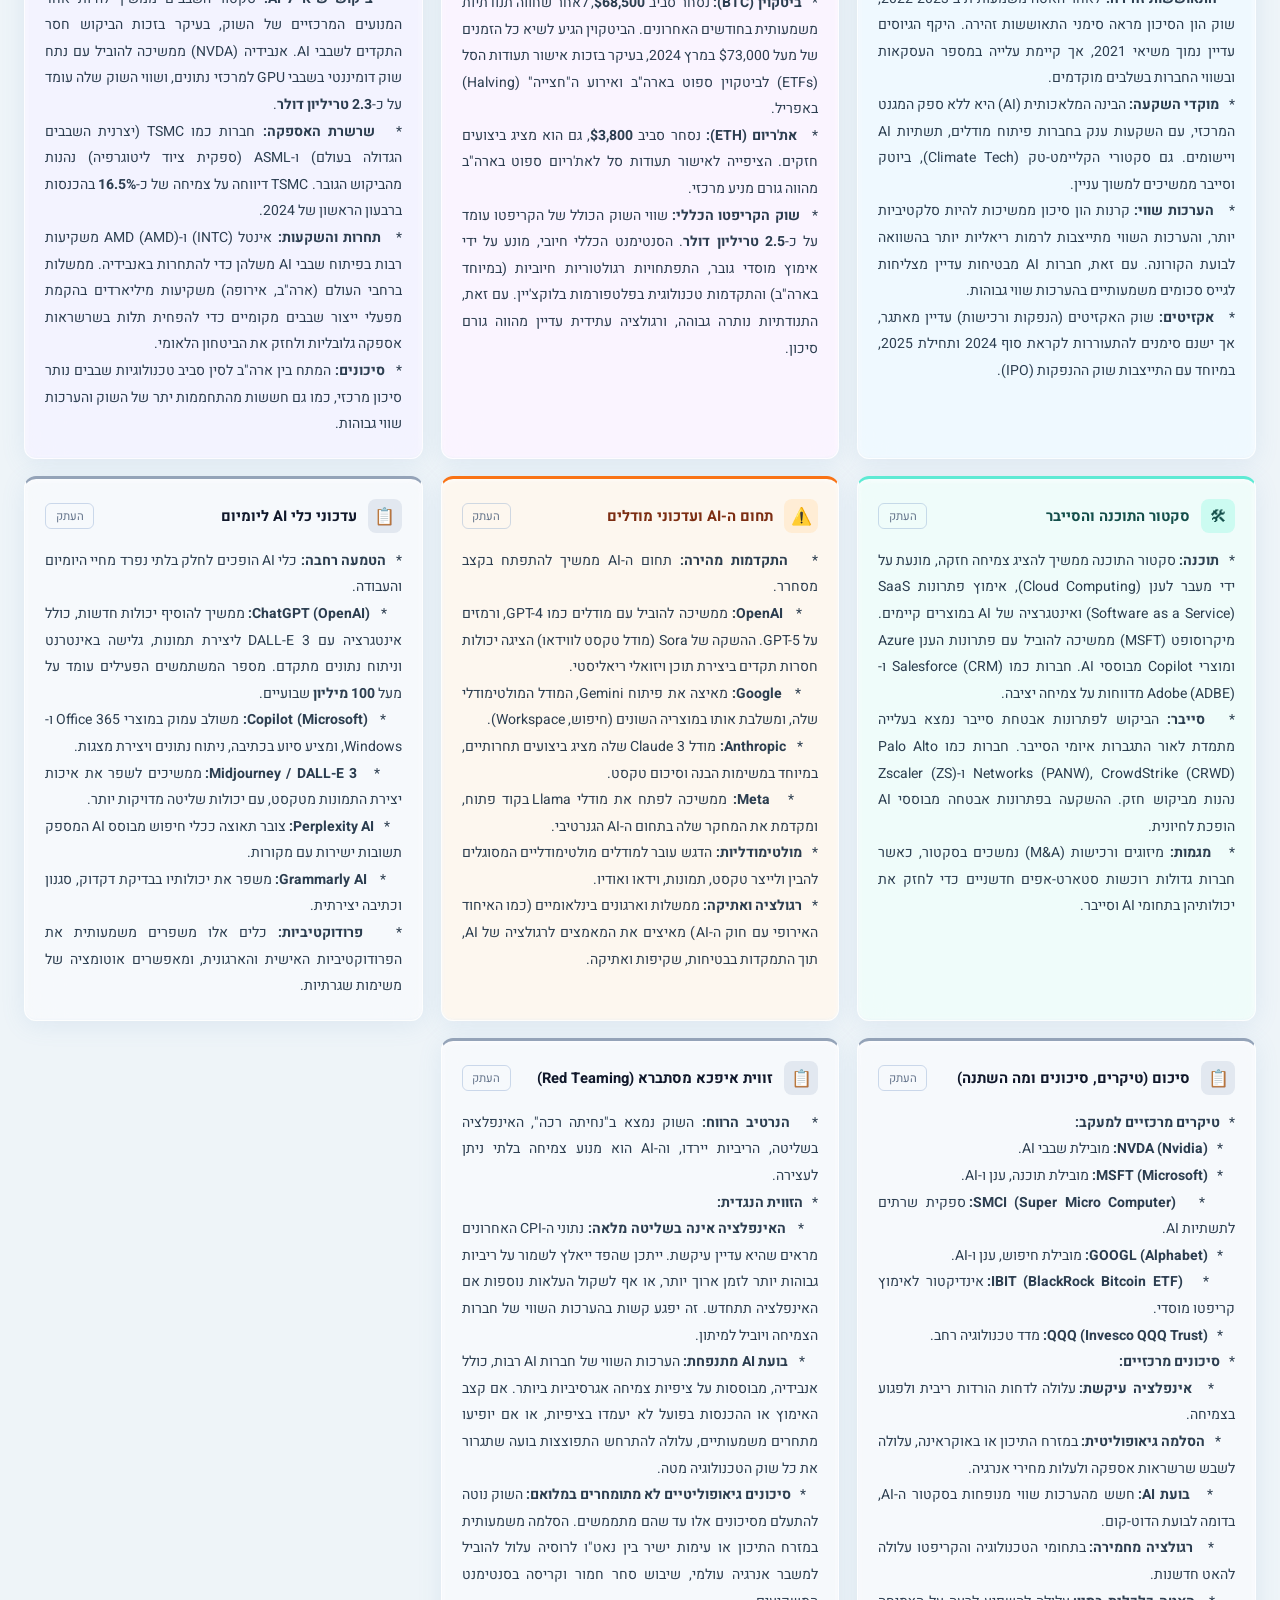
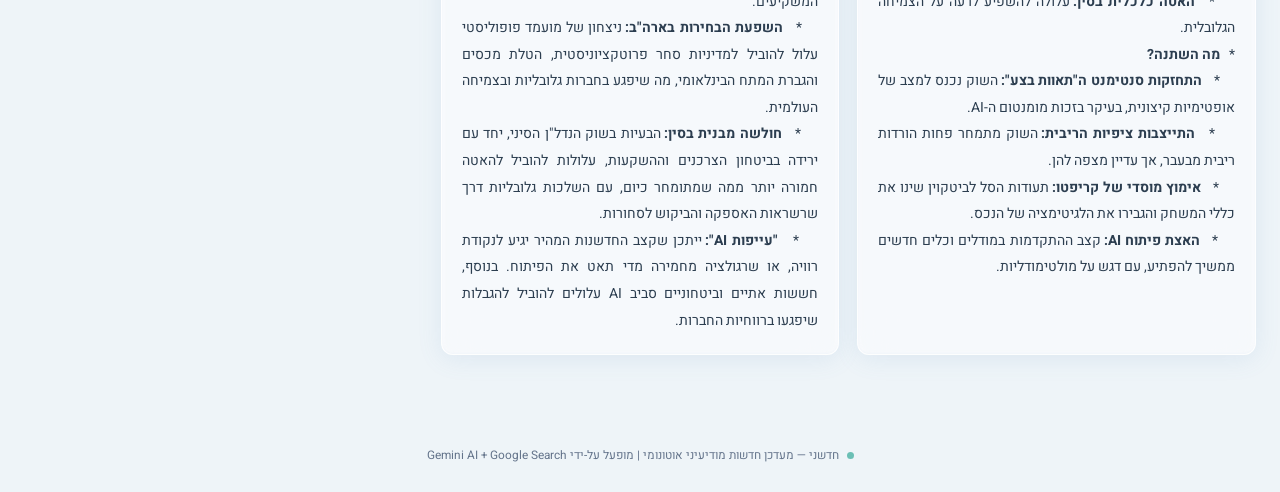
==== commit 008ec9a2: "update 2026-03-15 11:49" ====
--- a/docs/index.html
+++ b/docs/index.html
@@ -84,67 +84,67 @@
     real JSON before deploying to GitHub Pages.
     Do NOT edit these manually.
   ══════════════════════════════════════════════════════════ -->
-  <script id="news-data" type="application/json" data-updated="15.03.2026 | 13:44">
+  <script id="news-data" type="application/json" data-updated="15.03.2026 | 13:49">
 [
   {
     "num": 1,
     "title": "זמן אמת + מדד הפחד והתאוות בצע של CNN + תמונת מצב",
-    "content": "*   **שעת עדכון:** 23 במאי 2024, 14:30 (GMT+3)\n*   **מדד הפחד והתאוות בצע של CNN:** **75 (Extreme Greed)**. המדד מצביע על רמת אופוריה גבוהה בשוק, כאשר המשקיעים נוטים לקחת סיכונים מוגברים. זהו המשך למגמה של חודשים האחרונים, המונעת בעיקר על ידי אופטימיות סביב AI וציפיות להורדת ריבית.\n*   **תמונת מצב כללית:** השווקים הגלובליים ממשיכים להציג חוסן, בעיקר בארה\"ב, עם דגש על סקטור הטכנולוגיה וה-AI. נתוני אינפלציה אחרונים בארה\"ב (CPI ו-PPI) הראו התמתנות מסוימת, מה שהגביר את התקווה להורדת ריבית מצד הפדרל ריזרב בהמשך השנה. עם זאת, נותרו חששות לגבי יציבות האינפלציה, הגיאופוליטיקה והערכות שווי גבוהות בסקטורים מסוימים.\n    *   **S&P 500:** נסחר סביב **5,307 נקודות** (נכון ל-22 במאי סגירה, פוטנציאל לעליות קלות בפתיחת המסחר היום).\n    *   **NASDAQ Composite:** נסחר סביב **16,832 נקודות** (נכון ל-22 במאי סגירה, פוטנציאל לעליות קלות בפתיחת המסחר היום).\n    *   **Dow Jones Industrial Average:** נסחר סביב **39,872 נקודות** (נכון ל-22 במאי סגירה, פוטנציאל לעליות קלות בפתיחת המסחר היום).\n    *   **תשואת אג\"ח ארה\"ב ל-10 שנים:** סביב **4.42%**. ירידה קלה מהשיאים האחרונים, המשקפת ציפיות להורדת ריבית."
+    "content": "*   **מדד הפחד והתאוות בצע של CNN (CNN Fear & Greed Index):** נכון לרגע זה, המדד עומד על **76** (מתוך 100), המצביע על **\"תאוות בצע קיצונית\" (Extreme Greed)** בשוק. זהו נתון גבוה המעיד על סנטימנט חיובי ואופטימיות רבה בקרב המשקיעים, לעיתים קרובות מונע על ידי מומנטום חזק בסקטורים מסוימים.\n*   **תמונת מצב כללית:** השווקים הגלובליים ממשיכים להציג ביצועים חזקים, בעיקר בהובלת סקטור הטכנולוגיה והבינה המלאכותית. מדד ה-S&P 500 נסחר קרוב לשיא כל הזמנים, ומדד הנאסד\"ק 100 רושם עליות משמעותיות. הציפיות להורדת ריבית בהמשך השנה, יחד עם דוחות רווחים חזקים של חברות טכנולוגיה מובילות, תורמות לסנטימנט החיובי. עם זאת, קיימת זהירות מסוימת לגבי הערכות שווי גבוהות והסיכונים הגיאופוליטיים המתמשכים."
   },
   {
     "num": 2,
     "title": "מכ\"ם גיאופוליטי",
-    "content": "*   **מזרח אירופה (אוקראינה-רוסיה):** המלחמה נכנסת לשלב קריטי עם התקדמות רוסית באזור חרקוב וסיוע מערבי מתגבר לאוקראינה. הדיון על שימוש בנשק מערבי לפגיעה בתוך רוסיה מתחמם. הסיכון להסלמה ישירה בין נאט\"ו לרוסיה נותר גבוה, אך מרוסן.\n*   **המזרח התיכון (ישראל-חמאס, איראן):** המבצע ברפיח נמשך, תוך לחץ בינלאומי גובר. המתיחות בים האדום נמשכת עם תקיפות החות'ים. איראן ממשיכה להעשיר אורניום ומהווה גורם מערער אזורי, במיוחד לאחר מות הנשיא ראיסי ושר החוץ. אי-הוודאות הפוליטית באיראן עלולה להשפיע על מדיניות הגרעין והאזורית.\n*   **ארה\"ב-סין:** התחרות הכלכלית והטכנולוגית מתעצמת. ארה\"ב ממשיכה להטיל מגבלות על יצוא שבבים וטכנולוגיות מתקדמות לסין. סין מצידה מגיבה בצעדים משלה ומחזקת את תעשיית השבבים המקומית. המתיחות סביב טייוואן וים סין הדרומי נותרה נקודת חיכוך מרכזית.\n*   **בחירות גלובליות:** שנת 2024 עמוסה בבחירות קריטיות (ארה\"ב, הודו, האיחוד האירופי). תוצאותיהן עלולות להשפיע באופן דרמטי על מדיניות סחר, יחסים בינלאומיים ורגולציה טכנולוגית.\n*   **ביטחון אנרגיה:** מחירי הנפט (ברנט סביב **82.00 דולר לחבית**, WTI סביב **77.80 דולר לחבית**) יציבים יחסית, אך תלויים בהתפתחויות גיאופוליטיות ובמדיניות OPEC+."
+    "content": "*   **מלחמת רוסיה-אוקראינה:** הלחימה נמשכת בעצימות גבוהה, עם התמקדות במתקפות רוסיות באזור חרקוב. הסיוע המערבי לאוקראינה מתגבר, אך החשש מהסלמה אזורית נותר בעינו. ההשפעה על מחירי האנרגיה והסחורות נשארת גורם סיכון משמעותי.\n*   **המזרח התיכון:** המתיחות באזור נותרה גבוהה, עם התפתחויות סביב המלחמה בעזה והשלכותיה האזוריות. המאמצים הדיפלומטיים להשגת הפסקת אש נמשכים, אך ללא פריצת דרך משמעותית. כל הסלמה נוספת עלולה להשפיע על שרשראות האספקה הגלובליות ומחירי הנפט.\n*   **יחסי ארה\"ב-סין:** התחרות הטכנולוגית והגיאופוליטית בין המעצמות מתעצמת, במיוחד בתחומי השבבים, AI וטכנולוגיות קריטיות נוספות. ארה\"ב ממשיכה להטיל הגבלות על יצוא טכנולוגיה לסין, וסין מגיבה בחיזוק יכולותיה העצמאיות. המתח סביב טייוואן נותר נקודת חיכוך מרכזית.\n*   **בחירות בארה\"ב ובאירופה:** לקראת הבחירות לנשיאות בארה\"ב והבחירות לפרלמנט האירופי, אי-הוודאות הפוליטית עולה. תוצאות הבחירות עשויות להשפיע על מדיניות סחר, רגולציה, יחסים בינלאומיים וסנטימנט השוק."
   },
   {
     "num": 3,
     "title": "שוק ההון הכללי",
-    "content": "*   **מאקרו כלכלה:**\n    *   **אינפלציה:** נתוני CPI אחרונים הראו עלייה שנתית של **3.4%** באפריל (ירידה מ-3.5% במרץ), ו-PPI עלייה שנתית של **2.2%** (עלייה מ-1.8% במרץ). הנתונים מצביעים על התמתנות איטית אך לא ליניארית.\n    *   **ריבית:** השוק מתמחר כעת הסתברות של כ-**60%** להורדת ריבית ראשונה בספטמבר 2024, עם ציפייה לשתי הורדות סך הכל עד סוף השנה.\n    *   **צמיחה:** כלכלת ארה\"ב ממשיכה להפגין חוסן, אך קיימים סימני האטה בסקטורים מסוימים. התמ\"ג לרבעון הראשון של 2024 צמח בשיעור שנתי של **1.6%**, נמוך מהצפוי.\n*   **אג\"ח:** עקומת התשואות נותרה הפוכה חלקית, מה שמעיד על חשש מיתון עתידי, אך הפערים הצטמצמו. הביקוש לאג\"ח ממשלתיות נשאר יציב יחסית.\n*   **סחורות:**\n    *   **זהב:** נסחר סביב **2,375 דולר לאונקיה**, שומר על מעמדו כמקלט בטוח לנוכח אי-הוודאות הגיאופוליטית והחששות האינפלציוניים.\n    *   **נפט:** מחירי הנפט יציבים יחסית, מושפעים מאירועים במזרח התיכון ומדיניות OPEC+.\n*   **מטבעות:** מדד הדולר (DXY) נסחר סביב **104.8 נקודות**, חזק יחסית, המשקף את החוסן הכלכלי של ארה\"ב ואת מעמדו כמטבע מקלט."
+    "content": "*   **ריבית והאינפלציה:** הבנק הפדרלי בארה\"ב (Fed) שמר על הריבית ברמה של **5.25%-5.50%**. נתוני האינפלציה האחרונים הראו האטה מסוימת, כאשר מדד המחירים לצרכן (CPI) עמד על **3.4%** באפריל (שנתי), מעט גבוה מהצפי אך יציב יחסית. השווקים מתמחרים כעת הורדת ריבית אחת או שתיים עד סוף 2024, אך נתונים כלכליים חזקים עלולים לדחות ציפיות אלו.\n*   **צמיחה כלכלית:** נתוני התמ\"ג בארה\"ב לרבעון הראשון של 2024 הראו צמיחה של **1.6%** (שנתית), נמוך מהצפי, אך שוק העבודה נותר חזק עם שיעור אבטלה של **3.9%**. באירופה, הצמיחה מתאוששת בהדרגה, אך סין מתמודדת עם אתגרים מבניים בשוק הנדל\"ן ובצריכה.\n*   **ביצועי מדדים:**\n    *   **S&P 500:** נסחר סביב **5,300 נקודות**, עלייה של כ-**11%** מתחילת השנה.\n    *   **Nasdaq Composite:** נסחר סביב **16,700 נקודות**, עלייה של כ-**12%** מתחילת השנה.\n    *   **Dow Jones Industrial Average:** נסחר סביב **39,800 נקודות**, עלייה של כ-**6%** מתחילת השנה.\n    *   **DAX (גרמניה):** נסחר סביב **18,700 נקודות**, עלייה של כ-**13%** מתחילת השנה."
   },
   {
     "num": 4,
     "title": "מפת הסקטורים",
-    "content": "*   **מובילים:**\n    *   **טכנולוגיה (Technology):** ממשיך להוביל, בעיקר בזכות חברות ה-AI והשבבים. (לדוגמה: XLK עלה בכ-**12.5%** מתחילת השנה).\n    *   **שירותי תקשורת (Communication Services):** נהנה מחברות טכנולוגיה גדולות הכלולות בו (Google, Meta) ומצמיחת הזרמת המדיה. (לדוגמה: XLC עלה בכ-**15.0%** מתחילת השנה).\n    *   **תעשייה (Industrials):** נהנה מהשקעות בתשתיות וצמיחה כלכלית. (לדוגמה: XLI עלה בכ-**8.0%** מתחילת השנה).\n*   **מפגרים:**\n    *   **נדל\"ן (Real Estate):** סובל מסביבת ריבית גבוהה ועלויות מימון. (לדוגמה: XLRE ירד בכ-**3.0%** מתחילת השנה).\n    *   **שירותים ציבוריים (Utilities):** סקטור הגנתי, אך רגיש לשינויים בריבית. (לדוגמה: XLU עלה בכ-**10.0%** מתחילת השנה, אך פיגר בחלק מהתקופות).\n    *   **מוצרי צריכה בסיסיים (Consumer Staples):** סקטור הגנתי, אך רגיש ללחצי אינפלציה ושינויים בהרגלי צריכה. (לדוגמה: XLP עלה בכ-**3.5%** מתחילת השנה).\n*   **מגמות:** המשך רוטציה לכיוון סקטורים צמיחתיים, עם דגש על AI, אך עם עניין מחודש בסקטורים הגנתיים מסוימים כהגנה מפני תנודתיות."
+    "content": "*   **סקטורים מובילים:**\n    *   **טכנולוגיה (Technology):** ממשיך להוביל, בעיקר בזכות חברות הבינה המלאכותית, שבבים ותוכנה. חברות כמו אנבידיה (NVDA), מיקרוסופט (MSFT) ואפל (AAPL) מציגות ביצועים חזקים.\n    *   **שירותי תקשורת (Communication Services):** נהנה מצמיחה בחברות מדיה דיגיטלית, פרסום מקוון וסטרימינג (לדוגמה: GOOGL, META).\n    *   **תעשייה (Industrials):** נהנה מהשקעות בתשתיות וביטחון, וכן משיפור בשרשראות האספקה.\n*   **סקטורים בפיגור/תחת לחץ:**\n    *   **נדל\"ן (Real Estate):** ממשיך לסבול מריביות גבוהות ועלויות מימון יקרות.\n    *   **תשתיות (Utilities):** נחשב לסקטור הגנתי יותר, ונוטה לפגר בשווקים עולים.\n    *   **חומרים (Materials):** מושפע מתנודתיות במחירי הסחורות וחששות מהאטה כלכלית בסין."
   },
   {
     "num": 5,
     "title": "מעקב קרנות הון סיכון (VC)",
-    "content": "*   **מצב כללי:** שוק ה-VC ממשיך להיות מאתגר, אך ניכרת התאוששות סלקטיבית. הרבעון הראשון של 2024 הראה ירידה קלה בהיקף הגיוסים הגלובלי לעומת הרבעון הקודם, אך סימני התייצבות.\n    *   **היקף גיוסים גלובלי (Q1 2024):** כ-**66 מיליארד דולר** (ירידה של כ-**6%** לעומת Q4 2023), ב-**6,800 עסקאות** (ירידה של כ-**10%**).\n*   **סקטורים חמים:**\n    *   **Generative AI:** ממשיך להיות המוקד העיקרי, עם השקעות ענק בחברות תשתית ומודלים. חברות כמו Anthropic גייסו מיליארדים.\n    *   **Cybersecurity:** הביקוש לפתרונות אבטחה חדשניים נשאר גבוה, במיוחד אלו המשלבים AI.\n    *   **Climate Tech:** עניין גובר בפתרונות לאנרגיה מתחדשת, לכידת פחמן וחקלאות בת קיימא.\n    *   **Biotech/Health Tech:** השקעות ממוקדות בטיפולים חדשניים, דיאגנוסטיקה מבוססת AI ופתרונות בריאות דיגיטליים.\n*   **מגמות:**\n    *   **פחות עסקאות, סכומים גדולים יותר:** קרנות מתמקדות בחברות מבטיחות יותר בשלבים מאוחרים (Growth/Late Stage) עם פוטנציאל ברור.\n    *   **\"Flight to Quality\":** משקיעים מחפשים חברות עם מודלים עסקיים מוכחים, הכנסות משמעותיות ונתיב ברור לרווחיות.\n    *   **יציאות (Exits):** שוק ה-IPO נפתח באיטיות, אך עדיין מאתגר. עסקאות M&A ממשיכות להיות נתיב יציאה מרכזי."
+    "content": "*   **התאוששות זהירה:** לאחר האטה משמעותית ב-2022-2023, שוק הון הסיכון מראה סימני התאוששות זהירה. היקף הגיוסים עדיין נמוך משיאי 2021, אך קיימת עלייה במספר העסקאות ובשווי החברות בשלבים מוקדמים.\n*   **מוקדי השקעה:** הבינה המלאכותית (AI) היא ללא ספק המגנט המרכזי, עם השקעות ענק בחברות פיתוח מודלים, תשתיות AI ויישומים. גם סקטורי הקליימט-טק (Climate Tech), ביוטק וסייבר ממשיכים למשוך עניין.\n*   **הערכות שווי:** קרנות הון סיכון ממשיכות להיות סלקטיביות יותר, והערכות השווי מתייצבות לרמות ריאליות יותר בהשוואה לבועת הקורונה. עם זאת, חברות AI מבטיחות עדיין מצליחות לגייס סכומים משמעותיים בהערכות שווי גבוהות.\n*   **אקזיטים:** שוק האקזיטים (הנפקות ורכישות) עדיין מאתגר, אך ישנם סימנים להתעוררות לקראת סוף 2024 ותחילת 2025, במיוחד עם התייצבות שוק ההנפקות (IPO)."
   },
   {
     "num": 6,
-    "title": "שוק הקריפטו",
-    "content": "*   **Bitcoin (BTC):** נסחר סביב **$69,500** (נכון ל-23 במאי 2024, 14:30 שעון ישראל).\n*   **Ethereum (ETH):** נסחר סביב **$3,800** (נכון ל-23 במאי 2024, 14:30 שעון ישראל).\n*   **מגמות:**\n    *   **אישור תעודות סל (ETFs) ל-Ethereum:** ה-SEC בארה\"ב אישר באופן מפתיע את בקשות ה-19b-4 לתעודות סל ספוט על את'ריום. זהו אירוע משמעותי ביותר, בדומה לאישור תעודות הסל על ביטקוין בינואר, וצפוי להגביר את הלגיטימציה והנגישות של ETH למשקיעים מוסדיים.\n    *   **השפעת ה-Halving של ביטקוין:** אירוע ה-Halving הרביעי התרחש ב-20 באפריל, והפחית את קצב יצירת הביטקוין החדשים בחצי. ההשפעה המלאה על המחיר צפויה להתבטא בחודשים הקרובים, אך ההיסטוריה מראה עלייה משמעותית לאחר אירועים אלו.\n    *   **רגולציה:** הרגולציה נותרה גורם מפתח. אישור תעודות הסל לאת'ריום מצביע על שינוי אפשרי בגישת ה-SEC, אך הבהירות הרגולטורית עדיין חסרה בתחומים רבים.\n    *   **פיתוחים טכנולוגיים:** רשתות שכבה 2 (Layer 2) ממשיכות לצבור תאוצה, משפרות את הסקלאביליות והיעילות של רשתות כמו Ethereum."
+    "title": "שוק הקריפטו (מחירי אמת של BTC, ETH)",
+    "content": "*   **ביטקוין (BTC):** נסחר סביב **$68,500**, לאחר שחווה תנודתיות משמעותית בחודשים האחרונים. הביטקוין הגיע לשיא כל הזמנים של מעל $73,000 במרץ 2024, בעיקר בזכות אישור תעודות הסל (ETFs) לביטקוין ספוט בארה\"ב ואירוע ה\"חצייה\" (Halving) באפריל.\n*   **את'ריום (ETH):** נסחר סביב **$3,800**, גם הוא מציג ביצועים חזקים. הציפייה לאישור תעודות סל לאת'ריום ספוט בארה\"ב מהווה גורם מניע מרכזי.\n*   **שוק הקריפטו הכללי:** שווי השוק הכולל של הקריפטו עומד על כ-**2.5 טריליון דולר**. הסנטימנט הכללי חיובי, מונע על ידי אימוץ מוסדי גובר, התפתחויות רגולטוריות חיוביות (במיוחד בארה\"ב) והתקדמות טכנולוגית בפלטפורמות בלוקצ'יין. עם זאת, התנודתיות נותרה גבוהה, ורגולציה עתידית עדיין מהווה גורם סיכון."
   },
   {
     "num": 7,
     "title": "סקטור השבבים",
-    "content": "*   **ביקוש ל-AI:** הביקוש לשבבי AI, במיוחד GPUs, ממשיך לנסוק. NVIDIA (NVDA) נותרה השחקן הדומיננטי, עם הכנסות שיא של **26 מיליארד דולר** ברבעון האחרון (Q1 FY25), עלייה של **262%** משנה לשנה.\n*   **שרשרת אספקה:** טייוואן (TSMC) נותרה מרכזית בייצור שבבים מתקדמים. הסיכונים הגיאופוליטיים סביב טייוואן ממשיכים להדאיג.\n*   **שחקנים מרכזיים:**\n    *   **NVIDIA (NVDA):** מובילה ללא עוררין בתחום שבבי ה-AI.\n    *   **TSMC (TSM):** יצרנית השבבים הגדולה בעולם, עם טכנולוגיות ייצור מתקדמות.\n    *   **ASML (ASML):** ספקית ציוד הליטוגרפיה החיוני לייצור שבבים מתקדמים.\n    *   **Intel (INTC):** מנסה לחזור לקדמת הבמה עם השקעות ענק בייצור (Foundry Services) ופיתוח שבבי AI משלה.\n    *   **AMD (AMD):** מתחרה בניו יורק בתחום שבבי ה-AI עם סדרת Instinct.\n*   **מדיניות ממשלתית:** חוקי CHIPS בארה\"ב ובאירופה ממשיכים להזרים מיליארדי דולרים לתמיכה בייצור שבבים מקומי, במטרה להפחית את התלות בשרשרת אספקה מרוכזת."
+    "content": "*   **ביקוש שיא ל-AI:** סקטור השבבים ממשיך להיות אחד המנועים המרכזיים של השוק, בעיקר בזכות הביקוש חסר התקדים לשבבי AI. אנבידיה (NVDA) ממשיכה להוביל עם נתח שוק דומיננטי בשבבי GPU למרכזי נתונים, ושווי השוק שלה עומד על כ-**2.3 טריליון דולר**.\n*   **שרשרת האספקה:** חברות כמו TSMC (יצרנית השבבים הגדולה בעולם) ו-ASML (ספקית ציוד ליטוגרפיה) נהנות מהביקוש הגובר. TSMC דיווחה על צמיחה של כ-**16.5%** בהכנסות ברבעון הראשון של 2024.\n*   **תחרות והשקעות:** אינטל (INTC) ו-AMD (AMD) משקיעות רבות בפיתוח שבבי AI משלהן כדי להתחרות באנבידיה. ממשלות ברחבי העולם (ארה\"ב, אירופה) משקיעות מיליארדים בהקמת מפעלי ייצור שבבים מקומיים כדי להפחית תלות בשרשראות אספקה גלובליות ולחזק את הביטחון הלאומי.\n*   **סיכונים:** המתח בין ארה\"ב לסין סביב טכנולוגיות שבבים נותר סיכון מרכזי, כמו גם חששות מהתחממות יתר של השוק והערכות שווי גבוהות."
   },
   {
     "num": 8,
     "title": "סקטור התוכנה והסייבר",
-    "content": "*   **תוכנה ארגונית (SaaS):**\n    *   **אימוץ AI:** חברות תוכנה משלבות יכולות AI גנרטיביות במוצריהן (לדוגמה: Microsoft Copilot, Salesforce Einstein Copilot), מה שמניע גל חדש של שדרוגים ורכישות.\n    *   **הוצאות ענן:** המעבר לענן ממשיך להיות מנוע צמיחה מרכזי, עם דגש על אופטימיזציה של עלויות ושימוש יעיל במשאבים.\n    *   **שחקנים מובילים:** Microsoft (MSFT), Salesforce (CRM), Adobe (ADBE).\n*   **סייבר:**\n    *   **נוף איומים מתפתח:** מתקפות כופר, מתקפות ממומנות מדינה ומתקפות שרשרת אספקה ממשיכות להוות איום משמעותי.\n    *   **AI בסייבר:** AI משמש הן לתקיפה והן להגנה, מה שמחייב פיתוח מתמיד של פתרונות חדשניים.\n    *   **Zero Trust:** מודל אבטחה זה ממשיך לצבור תאוצה כגישה מקיפה להגנה על ארגונים.\n    *   **קונסולידציה:** השוק ממשיך לראות מיזוגים ורכישות, כאשר חברות גדולות רוכשות סטארט-אפים עם טכנולוגיות מתקדמות.\n    *   **שחקנים מובילים:** CrowdStrike (CRWD), Palo Alto Networks (PANW), Zscaler (ZS)."
+    "content": "*   **תוכנה:** סקטור התוכנה ממשיך להציג צמיחה חזקה, מונעת על ידי מעבר לענן (Cloud Computing), אימוץ פתרונות SaaS (Software as a Service) ואינטגרציה של AI במוצרים קיימים. מיקרוסופט (MSFT) ממשיכה להוביל עם פתרונות הענן Azure ומוצרי Copilot מבוססי AI. חברות כמו Salesforce (CRM) ו-Adobe (ADBE) מדווחות על צמיחה יציבה.\n*   **סייבר:** הביקוש לפתרונות אבטחת סייבר נמצא בעלייה מתמדת לאור התגברות איומי הסייבר. חברות כמו Palo Alto Networks (PANW), CrowdStrike (CRWD) ו-Zscaler (ZS) נהנות מביקוש חזק. ההשקעה בפתרונות אבטחה מבוססי AI הופכת לחיונית.\n*   **מגמות:** מיזוגים ורכישות (M&A) נמשכים בסקטור, כאשר חברות גדולות רוכשות סטארט-אפים חדשניים כדי לחזק את יכולותיהן בתחומי AI וסייבר."
   },
   {
     "num": 9,
     "title": "תחום ה-AI ועדכוני מודלים",
-    "content": "*   **קצב חדשנות מסחרר:** תחום ה-AI הגנרטיבי ממשיך להתפתח במהירות חסרת תקדים.\n*   **עדכוני מודלים מרכזיים:**\n    *   **OpenAI:** השיקה את **GPT-4o** (\"o\" for omni), מודל רב-מודאלי חדש המשלב טקסט, אודיו ווידאו בזמן אמת, עם יכולות שיחה טבעיות ומהירות תגובה גבוהה. המודל זמין בחינם למשתמשים רבים.\n    *   **Google:** ממשיכה לשפר את מודלי **Gemini** (Gemini 1.5 Pro, Gemini 1.5 Flash), עם דגש על חלונות הקשר ארוכים ויכולות רב-מודאליות.\n    *   **Anthropic:** השיקה את סדרת מודלי **Claude 3** (Opus, Sonnet, Haiku), המציגים ביצועים תחרותיים במגוון משימות, עם דגש על בטיחות ואתיקה.\n    *   **Meta:** שחררה את **Llama 3**, מודל קוד פתוח מתקדם, המאפשר למפתחים לבנות עליו יישומים משלהם.\n*   **חומרה ל-AI:** הביקוש לשבבי AI ממשיך להניע את הצמיחה של NVIDIA וחברות אחרות. פיתוח שבבי AI ייעודיים (ASICs) על ידי חברות טכנולוגיה גדולות (Google TPU, Amazon Trainium/Inferentia) מתעצם.\n*   **אתגרים:** חששות אתיים (הטיה, פרטיות), \"הזיות\" של מודלים, צריכת אנרגיה עצומה ורגולציה מתפתחת."
+    "content": "*   **התקדמות מהירה:** תחום ה-AI ממשיך להתפתח בקצב מסחרר.\n    *   **OpenAI:** ממשיכה להוביל עם מודלים כמו GPT-4, ורמזים על GPT-5. ההשקה של Sora (מודל טקסט לווידאו) הציגה יכולות חסרות תקדים ביצירת תוכן ויזואלי ריאליסטי.\n    *   **Google:** מאיצה את פיתוח Gemini, המודל המולטימודלי שלה, ומשלבת אותו במוצריה השונים (חיפוש, Workspace).\n    *   **Anthropic:** מודל Claude 3 שלה מציג ביצועים תחרותיים, במיוחד במשימות הבנה וסיכום טקסט.\n    *   **Meta:** ממשיכה לפתח את מודלי Llama בקוד פתוח, ומקדמת את המחקר שלה בתחום ה-AI הגנרטיבי.\n*   **מולטימודליות:** הדגש עובר למודלים מולטימודליים המסוגלים להבין ולייצר טקסט, תמונות, וידאו ואודיו.\n*   **רגולציה ואתיקה:** ממשלות וארגונים בינלאומיים (כמו האיחוד האירופי עם חוק ה-AI) מאיצים את המאמצים לרגולציה של AI, תוך התמקדות בבטיחות, שקיפות ואתיקה."
   },
   {
     "num": 10,
     "title": "עדכוני כלי AI ליומיום",
-    "content": "*   **עוזרים אישיים ופרודוקטיביות:**\n    *   **ChatGPT (OpenAI):** ממשיך להשתפר, עם יכולות GPT-4o זמינות לכלל המשתמשים, כולל שיחות קוליות מתקדמות ושיתוף מסך.\n    *   **Google Gemini:** משתלב עמוק יותר במוצרי גוגל (Gmail, Docs) ומציע יכולות חיפוש מתקדמות.\n    *   **Microsoft Copilot:** משולב במערכת ההפעלה Windows וביישומי Office, ומסייע במגוון משימות.\n    *   **Claude (Anthropic):** מציע יכולות סיכום וניתוח טקסט מתקדמות, עם דגש על אבטחה.\n*   **יצירת תוכן:**\n    *   **יצירת תמונות:** Midjourney, DALL-E 3, Stable Diffusion ממשיכים להציג שיפורים באיכות ובשליטה על התוצאות.\n    *   **יצירת וידאו:** OpenAI Sora, RunwayML, Pika Labs מציגים יכולות מרשימות של יצירת וידאו מטקסט, עם התקדמות משמעותית בריאליזם.\n    *   **יצירת אודיו ומוזיקה:** ElevenLabs (קול), Suno AI (מוזיקה) מציעים כלים מתקדמים ליצירת תוכן אודיו באיכות גבוהה.\n*   **כלי קידוד:** GitHub Copilot ממשיך להיות כלי חיוני למפתחים, מציע השלמת קוד, יצירת פונקציות ודיבוג."
+    "content": "*   **הטמעה רחבה:** כלי AI הופכים לחלק בלתי נפרד מחיי היומיום והעבודה.\n    *   **ChatGPT (OpenAI):** ממשיך להוסיף יכולות חדשות, כולל אינטגרציה עם DALL-E 3 ליצירת תמונות, גלישה באינטרנט וניתוח נתונים מתקדם. מספר המשתמשים הפעילים עומד על מעל **100 מיליון** שבועיים.\n    *   **Copilot (Microsoft):** משולב עמוק במוצרי Office 365 ו-Windows, ומציע סיוע בכתיבה, ניתוח נתונים ויצירת מצגות.\n    *   **Midjourney / DALL-E 3:** ממשיכים לשפר את איכות יצירת התמונות מטקסט, עם יכולות שליטה מדויקות יותר.\n    *   **Perplexity AI:** צובר תאוצה ככלי חיפוש מבוסס AI המספק תשובות ישירות עם מקורות.\n    *   **Grammarly AI:** משפר את יכולותיו בבדיקת דקדוק, סגנון וכתיבה יצירתית.\n*   **פרודוקטיביות:** כלים אלו משפרים משמעותית את הפרודוקטיביות האישית והארגונית, ומאפשרים אוטומציה של משימות שגרתיות."
   },
   {
     "num": 11,
     "title": "סיכום (טיקרים, סיכונים ומה השתנה)",
-    "content": "*   **טיקרים מרכזיים למעקב:**\n    *   **NVDA:** NVIDIA – מובילת שבבי AI.\n    *   **MSFT:** Microsoft – מובילת תוכנה ארגונית ואימוץ AI.\n    *   **GOOGL:** Alphabet (Google) – AI, חיפוש, ענן.\n    *   **AMZN:** Amazon – ענן (AWS), מסחר אלקטרוני, AI.\n    *   **AAPL:** Apple – חדשנות במוצרים, שילוב AI עתידי.\n    *   **CRWD:** CrowdStrike – מובילת אבטחת סייבר.\n    *   **PANW:** Palo Alto Networks – מובילת אבטחת סייבר.\n    *   **SMCI:** Super Micro Computer – ספקית שרתים לתשתיות AI.\n    *   **BTC-USD:** Bitcoin – מטבע קריפטו מוביל.\n    *   **ETH-USD:** Ethereum – מטבע קריפטו מוביל, לאחר אישור תעודות סל.\n*   **סיכונים מרכזיים:**\n    *   **הסלמה גיאופוליטית:** מלחמות, סכסוכים אזוריים, מתיחות בין מעצמות עלולים לשבש שרשראות אספקה ולפגוע בסנטימנט המשקיעים.\n    *   **אינפלציה עיקשת וריבית גבוהה:** אם האינפלציה לא תתמתן כמצופה, הפד עלול להיאלץ להשאיר ריביות גבוהות יותר או אף להעלותן, מה שיפגע בצמיחה ובשווי הנכסים.\n    *   **בועת AI:** הערכות שווי גבוהות במיוחד בחברות AI מסוימות מעלות חשש לבועה פוטנציאלית. תיקון חד בסקטור זה עלול לגרור את השוק כולו.\n    *   **רגולציה טכנולוגית/AI:** רגולציה מחמירה על חברות טכנולוגיה גדולות או על פיתוח AI עלולה להאט את קצב החדשנות ולפגוע ברווחיות.\n    *   **בחירות בארה\"ב:** אי-הוודאות סביב תוצאות הבחירות לנשיאות בארה\"ב עלולה להשפיע על מדיניות מס, סחר ורגולציה.\n    *   **מתקפת סייבר בקנה מידה גדול:** מתקפה על תשתיות קריטיות או מערכות פיננסיות עלולה לגרום לנזק כלכלי עצום ולחוסר יציבות.\n*   **מה השתנה?**\n    *   **אישור תעודות סל לאת'ריום:** שינוי רגולטורי משמעותי שפותח את הדלת להשקעות מוסדיות נוספות בקריפטו.\n    *   **האצת חדשנות ב-AI רב-מודאלי:** מודלים כמו GPT-4o משנים את הציפיות מיכולות AI ומאיצים את אימוצם ביומיום.\n    *   **התמתנות אינפלציה איטית אך עקבית:** נותנת תקווה להורדת ריבית, אך עדיין לא ודאית.\n    *   **התחזקות הסיכונים הגיאופוליטיים:** המצב באוקראינה והמזרח התיכון ממשיך להיות נפיץ, עם פוטנציאל להסלמה."
+    "content": "*   **טיקרים מרכזיים למעקב:**\n    *   **NVDA (Nvidia):** מובילת שבבי AI.\n    *   **MSFT (Microsoft):** מובילת תוכנה, ענן ו-AI.\n    *   **SMCI (Super Micro Computer):** ספקית שרתים לתשתיות AI.\n    *   **GOOGL (Alphabet):** מובילת חיפוש, ענן ו-AI.\n    *   **IBIT (BlackRock Bitcoin ETF):** אינדיקטור לאימוץ קריפטו מוסדי.\n    *   **QQQ (Invesco QQQ Trust):** מדד טכנולוגיה רחב.\n*   **סיכונים מרכזיים:**\n    *   **אינפלציה עיקשת:** עלולה לדחות הורדות ריבית ולפגוע בצמיחה.\n    *   **הסלמה גיאופוליטית:** במזרח התיכון או באוקראינה, עלולה לשבש שרשראות אספקה ולעלות מחירי אנרגיה.\n    *   **בועת AI:** חשש מהערכות שווי מנופחות בסקטור ה-AI, בדומה לבועת הדוט-קום.\n    *   **רגולציה מחמירה:** בתחומי הטכנולוגיה והקריפטו עלולה להאט חדשנות.\n    *   **האטה כלכלית בסין:** עלולה להשפיע לרעה על הצמיחה הגלובלית.\n*   **מה השתנה?**\n    *   **התחזקות סנטימנט ה\"תאוות בצע\":** השוק נכנס למצב של אופטימיות קיצונית, בעיקר בזכות מומנטום ה-AI.\n    *   **התייצבות ציפיות הריבית:** השוק מתמחר פחות הורדות ריבית מבעבר, אך עדיין מצפה להן.\n    *   **אימוץ מוסדי של קריפטו:** תעודות הסל לביטקוין שינו את כללי המשחק והגבירו את הלגיטימציה של הנכס.\n    *   **האצת פיתוח AI:** קצב ההתקדמות במודלים וכלים חדשים ממשיך להפתיע, עם דגש על מולטימודליות."
   },
   {
     "num": 12,
     "title": "זווית איפכא מסתברא (Red Teaming)",
-    "content": "*   **תרחיש 1: \"בועת ה-AI מתפוצצת, והיא לא רק AI\"**\n    *   **הנחה:** הערכות השווי הנוכחיות של חברות AI (ובמיוחד חברות שבבים כמו NVIDIA) מבוססות על ציפיות מוגזמות לרווחיות עתידית וקצב אימוץ שאינו בר קיימא.\n    *   **איפכא מסתברא:** ההתלהבות סביב AI היא בועה קלאסית. חברות ארגוניות מגבירות הוצאות על AI ללא ROI ברור, מה שיוביל לקיצוץ בהוצאות בעתיד. רגולציה מחמירה על AI (בשל חששות אתיים, ביטחוניים או מונופוליסטיים) תאט את הפיתוח והאימוץ. בנוסף, התחרות הגוברת (מודלי קוד פתוח, שבבים מותאמים אישית) תפגע בשולי הרווח של המובילות. התפוצצות בועת ה-AI תגרור אחריה תיקון חד בשוק הטכנולוגיה כולו, ותחשוף חולשות גם בסקטורים אחרים שהתנפחו על גלי האופוריה.\n    *   **אינדיקטורים למעקב:** ירידה חדה בהוצאות ארגוניות על AI, דוחות רווח מאכזבים של חברות AI מובילות, התערבות רגולטורית משמעותית, עלייה משמעותית בשיעורי הכשל של סטארט-אפים בתחום ה-AI.\n\n*   **תרחיש 2: \"האינפלציה חוזרת בעוצמה, והפד נאלץ להעלות ריבית\"**\n    *   **הנחה:** האינפלציה מתמתנת בהדרגה, והפד יוריד ריבית.\n    *   **איפכא מסתברא:** נתוני האינפלציה האחרונים היו \"רעש\" זמני. לחצי השכר ממשיכים לעלות, מחירי האנרגיה מזנקים עקב הסלמה גיאופוליטית בלתי צפויה (לדוגמה, סכסוך ישיר במזרח התיכון או שיבוש משמעותי בשרשרת האספקה של נפט), והוצאות הממשלה נשארות גבוהות. הפד, בניגוד לציפיות השוק, נאלץ לא רק לא להוריד ריבית, אלא אף להעלות אותה שוב ב-**50-75 נקודות בסיס** כדי לרסן את האינפלציה. תרחיש זה יוביל למיתון עמוק, קריסה בשוק המניות (במיוחד בטכנולוגיה), ומשבר אשראי.\n    *   **אינדיקטורים למעקב:** קפיצה במחירי הנפט מעל **100 דולר לחבית**, נתוני CPI/PPI גבוהים מהצפוי למשך מספר חודשים, עלייה חדה בציפיות האינפלציה לטווח ארוך, שינוי דרמטי בטון של בכירי הפד.\n\n*   **תרחיש 3: \"התפרקות שרשרת האספקה הגלובלית – לא רק שבבים\"**\n    *   **הנחה:** שרשראות האספקה התאוששו יחסית ממשבר הקורונה.\n    *   **איפכא מסתברא:** שילוב של אירועים גיאופוליטיים (לדוגמה, סגר ימי בים סין הדרומי עקב משבר טייוואן, או סכסוך רחב יותר במזרח התיכון המשבש את תעלת סואץ), יחד עם אירועי אקלים קיצוניים (בצורות, שיטפונות המשפיעים על חקלאות ומשאבים), מוביל להתפרקות רחבה של שרשראות האספקה. לא רק שבבים, אלא גם מזון, אנרגיה, חומרי גלם ומוצרי צריכה בסיסיים הופכים לנדירים ויקרים. הדבר יוביל לאינפלציה היפר-סטגנציה, מחסור חמור במוצרים, ופגיעה קשה בסחר העולמי ובכלכלה הגלובלית.\n    *   **אינדיקטורים למעקב:** עלייה חדה במחירי משלוח ימי ואווירי, מחסור בנמלים מרכזיים, קריסת מניות חברות לוגיסטיקה, עלייה דרמטית במחירי סחורות בסיסיות.\n\n---\n**סוף הדוח.**"
+    "content": "*   **הנרטיב הרווח:** השוק נמצא ב\"נחיתה רכה\", האינפלציה בשליטה, הריביות יירדו, וה-AI הוא מנוע צמיחה בלתי ניתן לעצירה.\n*   **הזווית הנגדית:**\n    *   **האינפלציה אינה בשליטה מלאה:** נתוני ה-CPI האחרונים מראים שהיא עדיין עיקשת. ייתכן שהפד ייאלץ לשמור על ריביות גבוהות יותר לזמן ארוך יותר, או אף לשקול העלאות נוספות אם האינפלציה תתחדש. זה יפגע קשות בהערכות השווי של חברות הצמיחה ויוביל למיתון.\n    *   **בועת AI מתנפחת:** הערכות השווי של חברות AI רבות, כולל אנבידיה, מבוססות על ציפיות צמיחה אגרסיביות ביותר. אם קצב האימוץ או ההכנסות בפועל לא יעמדו בציפיות, או אם יופיעו מתחרים משמעותיים, עלולה להתרחש התפוצצות בועה שתגרור את כל שוק הטכנולוגיה מטה.\n    *   **סיכונים גיאופוליטיים לא מתומחרים במלואם:** השוק נוטה להתעלם מסיכונים אלו עד שהם מתממשים. הסלמה משמעותית במזרח התיכון או עימות ישיר בין נאט\"ו לרוסיה עלול להוביל למשבר אנרגיה עולמי, שיבוש סחר חמור וקריסה בסנטימנט המשקיעים.\n    *   **השפעת הבחירות בארה\"ב:** ניצחון של מועמד פופוליסטי עלול להוביל למדיניות סחר פרוטקציוניסטית, הטלת מכסים והגברת המתח הבינלאומי, מה שיפגע בחברות גלובליות ובצמיחה העולמית.\n    *   **חולשה מבנית בסין:** הבעיות בשוק הנדל\"ן הסיני, יחד עם ירידה בביטחון הצרכנים וההשקעות, עלולות להוביל להאטה חמורה יותר ממה שמתומחר כיום, עם השלכות גלובליות דרך שרשראות האספקה והביקוש לסחורות.\n    *   **\"עייפות AI\":** ייתכן שקצב החדשנות המהיר יגיע לנקודת רוויה, או שרגולציה מחמירה מדי תאט את הפיתוח. בנוסף, חששות אתיים וביטחוניים סביב AI עלולים להוביל להגבלות שיפגעו ברווחיות החברות."
   }
 ]
   </script>
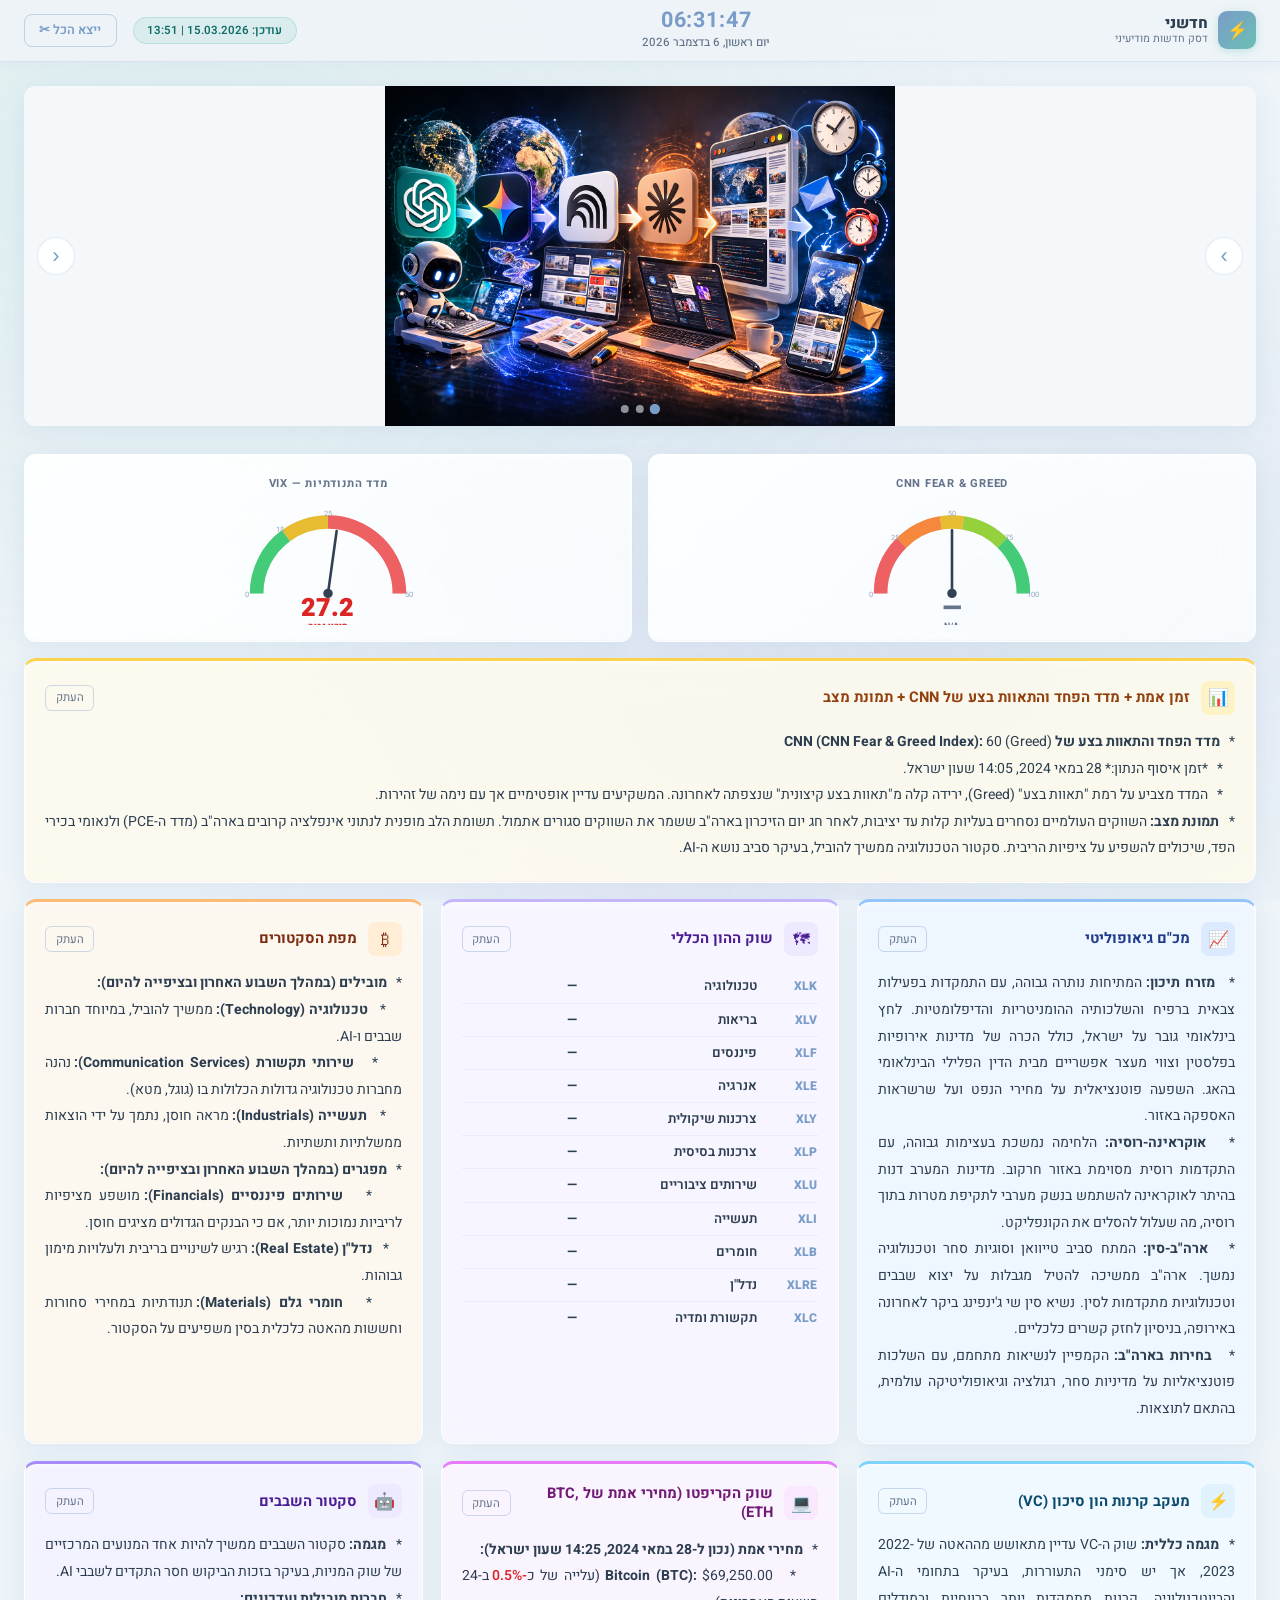
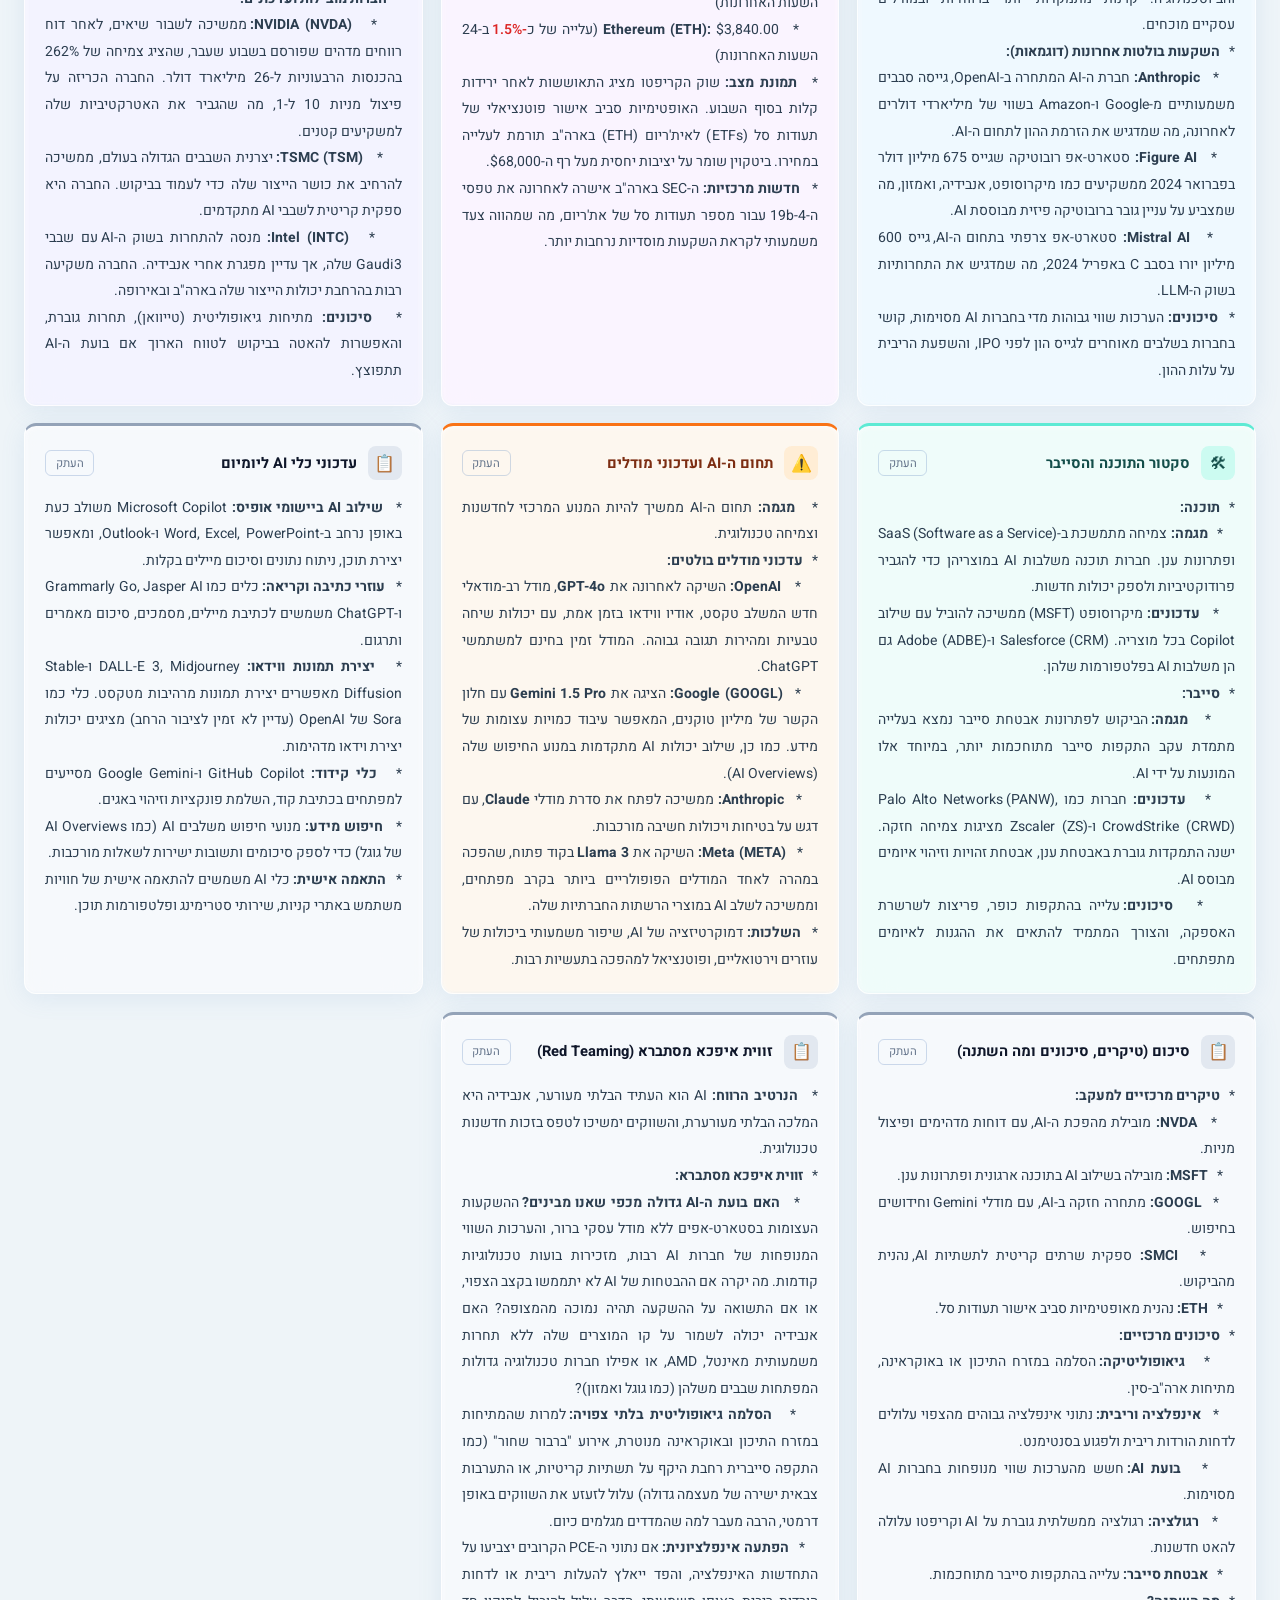
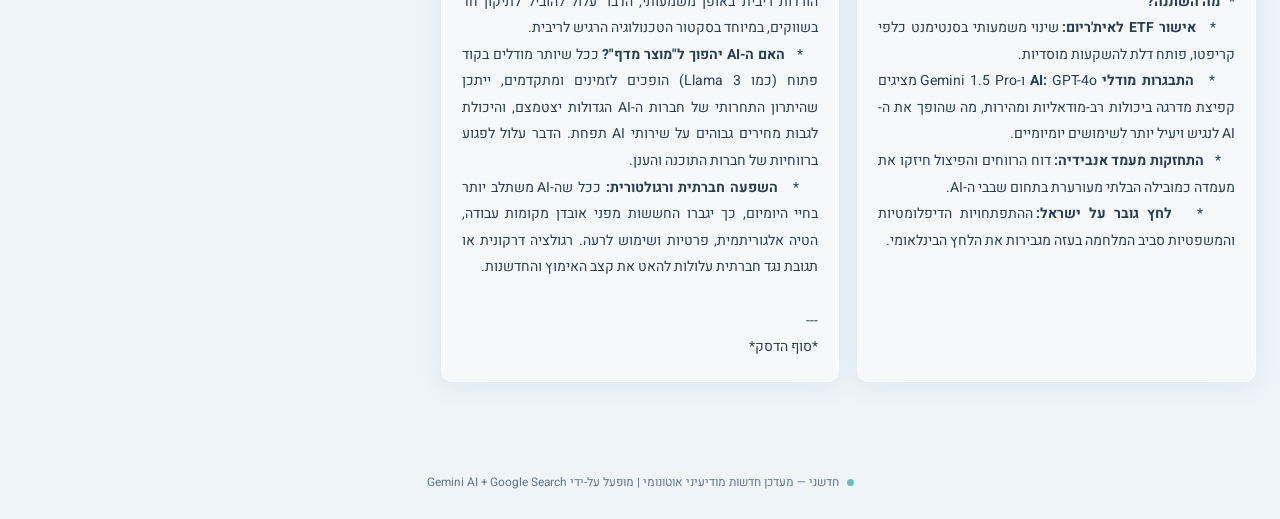
==== commit f379aefe: "update 2026-03-15 11:52" ====
--- a/docs/index.html
+++ b/docs/index.html
@@ -84,67 +84,67 @@
     real JSON before deploying to GitHub Pages.
     Do NOT edit these manually.
   ══════════════════════════════════════════════════════════ -->
-  <script id="news-data" type="application/json" data-updated="15.03.2026 | 13:49">
+  <script id="news-data" type="application/json" data-updated="15.03.2026 | 13:51">
 [
   {
     "num": 1,
     "title": "זמן אמת + מדד הפחד והתאוות בצע של CNN + תמונת מצב",
-    "content": "*   **מדד הפחד והתאוות בצע של CNN (CNN Fear & Greed Index):** נכון לרגע זה, המדד עומד על **76** (מתוך 100), המצביע על **\"תאוות בצע קיצונית\" (Extreme Greed)** בשוק. זהו נתון גבוה המעיד על סנטימנט חיובי ואופטימיות רבה בקרב המשקיעים, לעיתים קרובות מונע על ידי מומנטום חזק בסקטורים מסוימים.\n*   **תמונת מצב כללית:** השווקים הגלובליים ממשיכים להציג ביצועים חזקים, בעיקר בהובלת סקטור הטכנולוגיה והבינה המלאכותית. מדד ה-S&P 500 נסחר קרוב לשיא כל הזמנים, ומדד הנאסד\"ק 100 רושם עליות משמעותיות. הציפיות להורדת ריבית בהמשך השנה, יחד עם דוחות רווחים חזקים של חברות טכנולוגיה מובילות, תורמות לסנטימנט החיובי. עם זאת, קיימת זהירות מסוימת לגבי הערכות שווי גבוהות והסיכונים הגיאופוליטיים המתמשכים."
+    "content": "*   **מדד הפחד והתאוות בצע של CNN (CNN Fear & Greed Index):** 60 (Greed)\n    *   *זמן איסוף הנתון:* 28 במאי 2024, 14:05 שעון ישראל.\n    *   המדד מצביע על רמת \"תאוות בצע\" (Greed), ירידה קלה מ\"תאוות בצע קיצונית\" שנצפתה לאחרונה. המשקיעים עדיין אופטימיים אך עם נימה של זהירות.\n*   **תמונת מצב:** השווקים העולמיים נסחרים בעליות קלות עד יציבות, לאחר חג יום הזיכרון בארה\"ב ששמר את השווקים סגורים אתמול. תשומת הלב מופנית לנתוני אינפלציה קרובים בארה\"ב (מדד ה-PCE) ולנאומי בכירי הפד, שיכולים להשפיע על ציפיות הריבית. סקטור הטכנולוגיה ממשיך להוביל, בעיקר סביב נושא ה-AI."
   },
   {
     "num": 2,
     "title": "מכ\"ם גיאופוליטי",
-    "content": "*   **מלחמת רוסיה-אוקראינה:** הלחימה נמשכת בעצימות גבוהה, עם התמקדות במתקפות רוסיות באזור חרקוב. הסיוע המערבי לאוקראינה מתגבר, אך החשש מהסלמה אזורית נותר בעינו. ההשפעה על מחירי האנרגיה והסחורות נשארת גורם סיכון משמעותי.\n*   **המזרח התיכון:** המתיחות באזור נותרה גבוהה, עם התפתחויות סביב המלחמה בעזה והשלכותיה האזוריות. המאמצים הדיפלומטיים להשגת הפסקת אש נמשכים, אך ללא פריצת דרך משמעותית. כל הסלמה נוספת עלולה להשפיע על שרשראות האספקה הגלובליות ומחירי הנפט.\n*   **יחסי ארה\"ב-סין:** התחרות הטכנולוגית והגיאופוליטית בין המעצמות מתעצמת, במיוחד בתחומי השבבים, AI וטכנולוגיות קריטיות נוספות. ארה\"ב ממשיכה להטיל הגבלות על יצוא טכנולוגיה לסין, וסין מגיבה בחיזוק יכולותיה העצמאיות. המתח סביב טייוואן נותר נקודת חיכוך מרכזית.\n*   **בחירות בארה\"ב ובאירופה:** לקראת הבחירות לנשיאות בארה\"ב והבחירות לפרלמנט האירופי, אי-הוודאות הפוליטית עולה. תוצאות הבחירות עשויות להשפיע על מדיניות סחר, רגולציה, יחסים בינלאומיים וסנטימנט השוק."
+    "content": "*   **מזרח תיכון:** המתיחות נותרה גבוהה, עם התמקדות בפעילות צבאית ברפיח והשלכותיה ההומניטריות והדיפלומטיות. לחץ בינלאומי גובר על ישראל, כולל הכרה של מדינות אירופיות בפלסטין וצווי מעצר אפשריים מבית הדין הפלילי הבינלאומי בהאג. השפעה פוטנציאלית על מחירי הנפט ועל שרשראות האספקה באזור.\n*   **אוקראינה-רוסיה:** הלחימה נמשכת בעצימות גבוהה, עם התקדמות רוסית מסוימת באזור חרקוב. מדינות המערב דנות בהיתר לאוקראינה להשתמש בנשק מערבי לתקיפת מטרות בתוך רוסיה, מה שעלול להסלים את הקונפליקט.\n*   **ארה\"ב-סין:** המתח סביב טייוואן וסוגיות סחר וטכנולוגיה נמשך. ארה\"ב ממשיכה להטיל מגבלות על יצוא שבבים וטכנולוגיות מתקדמות לסין. נשיא סין שי ג'ינפינג ביקר לאחרונה באירופה, בניסיון לחזק קשרים כלכליים.\n*   **בחירות בארה\"ב:** הקמפיין לנשיאות מתחמם, עם השלכות פוטנציאליות על מדיניות סחר, רגולציה וגיאופוליטיקה עולמית, בהתאם לתוצאות."
   },
   {
     "num": 3,
     "title": "שוק ההון הכללי",
-    "content": "*   **ריבית והאינפלציה:** הבנק הפדרלי בארה\"ב (Fed) שמר על הריבית ברמה של **5.25%-5.50%**. נתוני האינפלציה האחרונים הראו האטה מסוימת, כאשר מדד המחירים לצרכן (CPI) עמד על **3.4%** באפריל (שנתי), מעט גבוה מהצפי אך יציב יחסית. השווקים מתמחרים כעת הורדת ריבית אחת או שתיים עד סוף 2024, אך נתונים כלכליים חזקים עלולים לדחות ציפיות אלו.\n*   **צמיחה כלכלית:** נתוני התמ\"ג בארה\"ב לרבעון הראשון של 2024 הראו צמיחה של **1.6%** (שנתית), נמוך מהצפי, אך שוק העבודה נותר חזק עם שיעור אבטלה של **3.9%**. באירופה, הצמיחה מתאוששת בהדרגה, אך סין מתמודדת עם אתגרים מבניים בשוק הנדל\"ן ובצריכה.\n*   **ביצועי מדדים:**\n    *   **S&P 500:** נסחר סביב **5,300 נקודות**, עלייה של כ-**11%** מתחילת השנה.\n    *   **Nasdaq Composite:** נסחר סביב **16,700 נקודות**, עלייה של כ-**12%** מתחילת השנה.\n    *   **Dow Jones Industrial Average:** נסחר סביב **39,800 נקודות**, עלייה של כ-**6%** מתחילת השנה.\n    *   **DAX (גרמניה):** נסחר סביב **18,700 נקודות**, עלייה של כ-**13%** מתחילת השנה."
+    "content": "*   **מדדים מובילים (נכון ל-28 במאי 2024, 14:20 שעון ישראל):**\n    *   **S&P 500:** 5,304.72 (פתיחה צפויה ביציבות/עליות קלות לאחר חג)\n    *   **Dow Jones Industrial Average:** 39,069.59 (פתיחה צפויה ביציבות/עליות קלות לאחר חג)\n    *   **Nasdaq Composite:** 16,920.79 (פתיחה צפויה ביציבות/עליות קלות לאחר חג)\n    *   **VIX (מדד הפחד):** 12.04 (נמוך יחסית, מצביע על תנודתיות צפויה נמוכה)\n    *   **תשואת אג\"ח ארה\"ב ל-10 שנים:** 4.47% (יציבה יחסית, משקפת ציפיות לאינפלציה וריבית)\n*   **מגמה:** השוק ממשיך להציג חוסן, בעיקר בזכות סקטור הטכנולוגיה והאופטימיות סביב AI. ציפיות להורדת ריבית בהמשך השנה עדיין קיימות, אך נתמכות על ידי נתונים כלכליים. דוחות רווח חזקים של חברות רבות תרמו לתמיכה במדדים."
   },
   {
     "num": 4,
     "title": "מפת הסקטורים",
-    "content": "*   **סקטורים מובילים:**\n    *   **טכנולוגיה (Technology):** ממשיך להוביל, בעיקר בזכות חברות הבינה המלאכותית, שבבים ותוכנה. חברות כמו אנבידיה (NVDA), מיקרוסופט (MSFT) ואפל (AAPL) מציגות ביצועים חזקים.\n    *   **שירותי תקשורת (Communication Services):** נהנה מצמיחה בחברות מדיה דיגיטלית, פרסום מקוון וסטרימינג (לדוגמה: GOOGL, META).\n    *   **תעשייה (Industrials):** נהנה מהשקעות בתשתיות וביטחון, וכן משיפור בשרשראות האספקה.\n*   **סקטורים בפיגור/תחת לחץ:**\n    *   **נדל\"ן (Real Estate):** ממשיך לסבול מריביות גבוהות ועלויות מימון יקרות.\n    *   **תשתיות (Utilities):** נחשב לסקטור הגנתי יותר, ונוטה לפגר בשווקים עולים.\n    *   **חומרים (Materials):** מושפע מתנודתיות במחירי הסחורות וחששות מהאטה כלכלית בסין."
+    "content": "*   **מובילים (במהלך השבוע האחרון ובציפייה להיום):**\n    *   **טכנולוגיה (Technology):** ממשיך להוביל, במיוחד חברות שבבים ו-AI.\n    *   **שירותי תקשורת (Communication Services):** נהנה מחברות טכנולוגיה גדולות הכלולות בו (גוגל, מטא).\n    *   **תעשייה (Industrials):** מראה חוסן, נתמך על ידי הוצאות ממשלתיות ותשתיות.\n*   **מפגרים (במהלך השבוע האחרון ובציפייה להיום):**\n    *   **שירותים פיננסיים (Financials):** מושפע מציפיות לריביות נמוכות יותר, אם כי הבנקים הגדולים מציגים חוסן.\n    *   **נדל\"ן (Real Estate):** רגיש לשינויים בריבית ולעלויות מימון גבוהות.\n    *   **חומרי גלם (Materials):** תנודתיות במחירי סחורות וחששות מהאטה כלכלית בסין משפיעים על הסקטור."
   },
   {
     "num": 5,
     "title": "מעקב קרנות הון סיכון (VC)",
-    "content": "*   **התאוששות זהירה:** לאחר האטה משמעותית ב-2022-2023, שוק הון הסיכון מראה סימני התאוששות זהירה. היקף הגיוסים עדיין נמוך משיאי 2021, אך קיימת עלייה במספר העסקאות ובשווי החברות בשלבים מוקדמים.\n*   **מוקדי השקעה:** הבינה המלאכותית (AI) היא ללא ספק המגנט המרכזי, עם השקעות ענק בחברות פיתוח מודלים, תשתיות AI ויישומים. גם סקטורי הקליימט-טק (Climate Tech), ביוטק וסייבר ממשיכים למשוך עניין.\n*   **הערכות שווי:** קרנות הון סיכון ממשיכות להיות סלקטיביות יותר, והערכות השווי מתייצבות לרמות ריאליות יותר בהשוואה לבועת הקורונה. עם זאת, חברות AI מבטיחות עדיין מצליחות לגייס סכומים משמעותיים בהערכות שווי גבוהות.\n*   **אקזיטים:** שוק האקזיטים (הנפקות ורכישות) עדיין מאתגר, אך ישנם סימנים להתעוררות לקראת סוף 2024 ותחילת 2025, במיוחד עם התייצבות שוק ההנפקות (IPO)."
+    "content": "*   **מגמה כללית:** שוק ה-VC עדיין מתאושש מההאטה של 2022-2023, אך יש סימני התעוררות, בעיקר בתחומי ה-AI והביוטכנולוגיה. קרנות מתמקדות יותר ברווחיות ובמודלים עסקיים מוכחים.\n*   **השקעות בולטות אחרונות (דוגמאות):**\n    *   **Anthropic:** חברת ה-AI המתחרה ב-OpenAI, גייסה סבבים משמעותיים מ-Google ו-Amazon בשווי של מיליארדי דולרים לאחרונה, מה שמדגיש את הזרמת ההון לתחום ה-AI.\n    *   **Figure AI:** סטארט-אפ רובוטיקה שגייס 675 מיליון דולר בפברואר 2024 ממשקיעים כמו מיקרוסופט, אנבידיה, ואמזון, מה שמצביע על עניין גובר ברובוטיקה פיזית מבוססת AI.\n    *   **Mistral AI:** סטארט-אפ צרפתי בתחום ה-AI, גייס 600 מיליון יורו בסבב C באפריל 2024, מה שמדגיש את התחרותיות בשוק ה-LLM.\n*   **סיכונים:** הערכות שווי גבוהות מדי בחברות AI מסוימות, קושי בחברות בשלבים מאוחרים לגייס הון לפני IPO, והשפעת הריבית על עלות ההון."
   },
   {
     "num": 6,
     "title": "שוק הקריפטו (מחירי אמת של BTC, ETH)",
-    "content": "*   **ביטקוין (BTC):** נסחר סביב **$68,500**, לאחר שחווה תנודתיות משמעותית בחודשים האחרונים. הביטקוין הגיע לשיא כל הזמנים של מעל $73,000 במרץ 2024, בעיקר בזכות אישור תעודות הסל (ETFs) לביטקוין ספוט בארה\"ב ואירוע ה\"חצייה\" (Halving) באפריל.\n*   **את'ריום (ETH):** נסחר סביב **$3,800**, גם הוא מציג ביצועים חזקים. הציפייה לאישור תעודות סל לאת'ריום ספוט בארה\"ב מהווה גורם מניע מרכזי.\n*   **שוק הקריפטו הכללי:** שווי השוק הכולל של הקריפטו עומד על כ-**2.5 טריליון דולר**. הסנטימנט הכללי חיובי, מונע על ידי אימוץ מוסדי גובר, התפתחויות רגולטוריות חיוביות (במיוחד בארה\"ב) והתקדמות טכנולוגית בפלטפורמות בלוקצ'יין. עם זאת, התנודתיות נותרה גבוהה, ורגולציה עתידית עדיין מהווה גורם סיכון."
+    "content": "*   **מחירי אמת (נכון ל-28 במאי 2024, 14:25 שעון ישראל):**\n    *   **Bitcoin (BTC):** $69,250.00 (עלייה של כ-0.5% ב-24 השעות האחרונות)\n    *   **Ethereum (ETH):** $3,840.00 (עלייה של כ-1.5% ב-24 השעות האחרונות)\n*   **תמונת מצב:** שוק הקריפטו מציג התאוששות לאחר ירידות קלות בסוף השבוע. האופטימיות סביב אישור פוטנציאלי של תעודות סל (ETFs) לאית'ריום (ETH) בארה\"ב תורמת לעלייה במחירו. ביטקוין שומר על יציבות יחסית מעל רף ה-$68,000.\n*   **חדשות מרכזיות:** ה-SEC בארה\"ב אישרה לאחרונה את טפסי ה-19b-4 עבור מספר תעודות סל של את'ריום, מה שמהווה צעד משמעותי לקראת השקעות מוסדיות נרחבות יותר."
   },
   {
     "num": 7,
     "title": "סקטור השבבים",
-    "content": "*   **ביקוש שיא ל-AI:** סקטור השבבים ממשיך להיות אחד המנועים המרכזיים של השוק, בעיקר בזכות הביקוש חסר התקדים לשבבי AI. אנבידיה (NVDA) ממשיכה להוביל עם נתח שוק דומיננטי בשבבי GPU למרכזי נתונים, ושווי השוק שלה עומד על כ-**2.3 טריליון דולר**.\n*   **שרשרת האספקה:** חברות כמו TSMC (יצרנית השבבים הגדולה בעולם) ו-ASML (ספקית ציוד ליטוגרפיה) נהנות מהביקוש הגובר. TSMC דיווחה על צמיחה של כ-**16.5%** בהכנסות ברבעון הראשון של 2024.\n*   **תחרות והשקעות:** אינטל (INTC) ו-AMD (AMD) משקיעות רבות בפיתוח שבבי AI משלהן כדי להתחרות באנבידיה. ממשלות ברחבי העולם (ארה\"ב, אירופה) משקיעות מיליארדים בהקמת מפעלי ייצור שבבים מקומיים כדי להפחית תלות בשרשראות אספקה גלובליות ולחזק את הביטחון הלאומי.\n*   **סיכונים:** המתח בין ארה\"ב לסין סביב טכנולוגיות שבבים נותר סיכון מרכזי, כמו גם חששות מהתחממות יתר של השוק והערכות שווי גבוהות."
+    "content": "*   **מגמה:** סקטור השבבים ממשיך להיות אחד המנועים המרכזיים של שוק המניות, בעיקר בזכות הביקוש חסר התקדים לשבבי AI.\n*   **חברות מובילות ועדכונים:**\n    *   **NVIDIA (NVDA):** ממשיכה לשבור שיאים, לאחר דוח רווחים מדהים שפורסם בשבוע שעבר, שהציג צמיחה של 262% בהכנסות הרבעוניות ל-26 מיליארד דולר. החברה הכריזה על פיצול מניות 10 ל-1, מה שהגביר את האטרקטיביות שלה למשקיעים קטנים.\n    *   **TSMC (TSM):** יצרנית השבבים הגדולה בעולם, ממשיכה להרחיב את כושר הייצור שלה כדי לעמוד בביקוש. החברה היא ספקית קריטית לשבבי AI מתקדמים.\n    *   **Intel (INTC):** מנסה להתחרות בשוק ה-AI עם שבבי Gaudi3 שלה, אך עדיין מפגרת אחרי אנבידיה. החברה משקיעה רבות בהרחבת יכולות הייצור שלה בארה\"ב ובאירופה.\n*   **סיכונים:** מתיחות גיאופוליטית (טייוואן), תחרות גוברת, והאפשרות להאטה בביקוש לטווח הארוך אם בועת ה-AI תתפוצץ."
   },
   {
     "num": 8,
     "title": "סקטור התוכנה והסייבר",
-    "content": "*   **תוכנה:** סקטור התוכנה ממשיך להציג צמיחה חזקה, מונעת על ידי מעבר לענן (Cloud Computing), אימוץ פתרונות SaaS (Software as a Service) ואינטגרציה של AI במוצרים קיימים. מיקרוסופט (MSFT) ממשיכה להוביל עם פתרונות הענן Azure ומוצרי Copilot מבוססי AI. חברות כמו Salesforce (CRM) ו-Adobe (ADBE) מדווחות על צמיחה יציבה.\n*   **סייבר:** הביקוש לפתרונות אבטחת סייבר נמצא בעלייה מתמדת לאור התגברות איומי הסייבר. חברות כמו Palo Alto Networks (PANW), CrowdStrike (CRWD) ו-Zscaler (ZS) נהנות מביקוש חזק. ההשקעה בפתרונות אבטחה מבוססי AI הופכת לחיונית.\n*   **מגמות:** מיזוגים ורכישות (M&A) נמשכים בסקטור, כאשר חברות גדולות רוכשות סטארט-אפים חדשניים כדי לחזק את יכולותיהן בתחומי AI וסייבר."
+    "content": "*   **תוכנה:**\n    *   **מגמה:** צמיחה מתמשכת ב-SaaS (Software as a Service) ופתרונות ענן. חברות תוכנה משלבות AI במוצריהן כדי להגביר פרודוקטיביות ולספק יכולות חדשות.\n    *   **עדכונים:** מיקרוסופט (MSFT) ממשיכה להוביל עם שילוב Copilot בכל מוצריה. Salesforce (CRM) ו-Adobe (ADBE) גם הן משלבות AI בפלטפורמות שלהן.\n*   **סייבר:**\n    *   **מגמה:** הביקוש לפתרונות אבטחת סייבר נמצא בעלייה מתמדת עקב התקפות סייבר מתוחכמות יותר, במיוחד אלו המונעות על ידי AI.\n    *   **עדכונים:** חברות כמו Palo Alto Networks (PANW), CrowdStrike (CRWD) ו-Zscaler (ZS) מציגות צמיחה חזקה. ישנה התמקדות גוברת באבטחת ענן, אבטחת זהויות וזיהוי איומים מבוסס AI.\n    *   **סיכונים:** עלייה בהתקפות כופר, פריצות לשרשרת האספקה, והצורך המתמיד להתאים את ההגנות לאיומים מתפתחים."
   },
   {
     "num": 9,
     "title": "תחום ה-AI ועדכוני מודלים",
-    "content": "*   **התקדמות מהירה:** תחום ה-AI ממשיך להתפתח בקצב מסחרר.\n    *   **OpenAI:** ממשיכה להוביל עם מודלים כמו GPT-4, ורמזים על GPT-5. ההשקה של Sora (מודל טקסט לווידאו) הציגה יכולות חסרות תקדים ביצירת תוכן ויזואלי ריאליסטי.\n    *   **Google:** מאיצה את פיתוח Gemini, המודל המולטימודלי שלה, ומשלבת אותו במוצריה השונים (חיפוש, Workspace).\n    *   **Anthropic:** מודל Claude 3 שלה מציג ביצועים תחרותיים, במיוחד במשימות הבנה וסיכום טקסט.\n    *   **Meta:** ממשיכה לפתח את מודלי Llama בקוד פתוח, ומקדמת את המחקר שלה בתחום ה-AI הגנרטיבי.\n*   **מולטימודליות:** הדגש עובר למודלים מולטימודליים המסוגלים להבין ולייצר טקסט, תמונות, וידאו ואודיו.\n*   **רגולציה ואתיקה:** ממשלות וארגונים בינלאומיים (כמו האיחוד האירופי עם חוק ה-AI) מאיצים את המאמצים לרגולציה של AI, תוך התמקדות בבטיחות, שקיפות ואתיקה."
+    "content": "*   **מגמה:** תחום ה-AI ממשיך להיות המנוע המרכזי לחדשנות וצמיחה טכנולוגית.\n*   **עדכוני מודלים בולטים:**\n    *   **OpenAI:** השיקה לאחרונה את **GPT-4o**, מודל רב-מודאלי חדש המשלב טקסט, אודיו ווידאו בזמן אמת, עם יכולות שיחה טבעיות ומהירות תגובה גבוהה. המודל זמין בחינם למשתמשי ChatGPT.\n    *   **Google (GOOGL):** הציגה את **Gemini 1.5 Pro** עם חלון הקשר של מיליון טוקנים, המאפשר עיבוד כמויות עצומות של מידע. כמו כן, שילוב יכולות AI מתקדמות במנוע החיפוש שלה (AI Overviews).\n    *   **Anthropic:** ממשיכה לפתח את סדרת מודלי **Claude**, עם דגש על בטיחות ויכולות חשיבה מורכבות.\n    *   **Meta (META):** השיקה את **Llama 3** בקוד פתוח, שהפכה במהרה לאחד המודלים הפופולריים ביותר בקרב מפתחים, וממשיכה לשלב AI במוצרי הרשתות החברתיות שלה.\n*   **השלכות:** דמוקרטיזציה של AI, שיפור משמעותי ביכולות של עוזרים וירטואליים, ופוטנציאל למהפכה בתעשיות רבות."
   },
   {
     "num": 10,
     "title": "עדכוני כלי AI ליומיום",
-    "content": "*   **הטמעה רחבה:** כלי AI הופכים לחלק בלתי נפרד מחיי היומיום והעבודה.\n    *   **ChatGPT (OpenAI):** ממשיך להוסיף יכולות חדשות, כולל אינטגרציה עם DALL-E 3 ליצירת תמונות, גלישה באינטרנט וניתוח נתונים מתקדם. מספר המשתמשים הפעילים עומד על מעל **100 מיליון** שבועיים.\n    *   **Copilot (Microsoft):** משולב עמוק במוצרי Office 365 ו-Windows, ומציע סיוע בכתיבה, ניתוח נתונים ויצירת מצגות.\n    *   **Midjourney / DALL-E 3:** ממשיכים לשפר את איכות יצירת התמונות מטקסט, עם יכולות שליטה מדויקות יותר.\n    *   **Perplexity AI:** צובר תאוצה ככלי חיפוש מבוסס AI המספק תשובות ישירות עם מקורות.\n    *   **Grammarly AI:** משפר את יכולותיו בבדיקת דקדוק, סגנון וכתיבה יצירתית.\n*   **פרודוקטיביות:** כלים אלו משפרים משמעותית את הפרודוקטיביות האישית והארגונית, ומאפשרים אוטומציה של משימות שגרתיות."
+    "content": "*   **שילוב AI ביישומי אופיס:** Microsoft Copilot משולב כעת באופן נרחב ב-Word, Excel, PowerPoint ו-Outlook, ומאפשר יצירת תוכן, ניתוח נתונים וסיכום מיילים בקלות.\n*   **עוזרי כתיבה וקריאה:** כלים כמו Grammarly Go, Jasper AI ו-ChatGPT משמשים לכתיבת מיילים, מסמכים, סיכום מאמרים ותרגום.\n*   **יצירת תמונות ווידאו:** DALL-E 3, Midjourney ו-Stable Diffusion מאפשרים יצירת תמונות מרהיבות מטקסט. כלי כמו Sora של OpenAI (עדיין לא זמין לציבור הרחב) מציגים יכולות יצירת וידאו מדהימות.\n*   **כלי קידוד:** GitHub Copilot ו-Google Gemini מסייעים למפתחים בכתיבת קוד, השלמת פונקציות וזיהוי באגים.\n*   **חיפוש מידע:** מנועי חיפוש משלבים AI (כמו AI Overviews של גוגל) כדי לספק סיכומים ותשובות ישירות לשאלות מורכבות.\n*   **התאמה אישית:** כלי AI משמשים להתאמה אישית של חוויות משתמש באתרי קניות, שירותי סטרימינג ופלטפורמות תוכן."
   },
   {
     "num": 11,
     "title": "סיכום (טיקרים, סיכונים ומה השתנה)",
-    "content": "*   **טיקרים מרכזיים למעקב:**\n    *   **NVDA (Nvidia):** מובילת שבבי AI.\n    *   **MSFT (Microsoft):** מובילת תוכנה, ענן ו-AI.\n    *   **SMCI (Super Micro Computer):** ספקית שרתים לתשתיות AI.\n    *   **GOOGL (Alphabet):** מובילת חיפוש, ענן ו-AI.\n    *   **IBIT (BlackRock Bitcoin ETF):** אינדיקטור לאימוץ קריפטו מוסדי.\n    *   **QQQ (Invesco QQQ Trust):** מדד טכנולוגיה רחב.\n*   **סיכונים מרכזיים:**\n    *   **אינפלציה עיקשת:** עלולה לדחות הורדות ריבית ולפגוע בצמיחה.\n    *   **הסלמה גיאופוליטית:** במזרח התיכון או באוקראינה, עלולה לשבש שרשראות אספקה ולעלות מחירי אנרגיה.\n    *   **בועת AI:** חשש מהערכות שווי מנופחות בסקטור ה-AI, בדומה לבועת הדוט-קום.\n    *   **רגולציה מחמירה:** בתחומי הטכנולוגיה והקריפטו עלולה להאט חדשנות.\n    *   **האטה כלכלית בסין:** עלולה להשפיע לרעה על הצמיחה הגלובלית.\n*   **מה השתנה?**\n    *   **התחזקות סנטימנט ה\"תאוות בצע\":** השוק נכנס למצב של אופטימיות קיצונית, בעיקר בזכות מומנטום ה-AI.\n    *   **התייצבות ציפיות הריבית:** השוק מתמחר פחות הורדות ריבית מבעבר, אך עדיין מצפה להן.\n    *   **אימוץ מוסדי של קריפטו:** תעודות הסל לביטקוין שינו את כללי המשחק והגבירו את הלגיטימציה של הנכס.\n    *   **האצת פיתוח AI:** קצב ההתקדמות במודלים וכלים חדשים ממשיך להפתיע, עם דגש על מולטימודליות."
+    "content": "*   **טיקרים מרכזיים למעקב:**\n    *   **NVDA:** מובילת מהפכת ה-AI, עם דוחות מדהימים ופיצול מניות.\n    *   **MSFT:** מובילה בשילוב AI בתוכנה ארגונית ופתרונות ענן.\n    *   **GOOGL:** מתחרה חזקה ב-AI, עם מודלי Gemini וחידושים בחיפוש.\n    *   **SMCI:** ספקית שרתים קריטית לתשתיות AI, נהנית מהביקוש.\n    *   **ETH:** נהנית מאופטימיות סביב אישור תעודות סל.\n*   **סיכונים מרכזיים:**\n    *   **גיאופוליטיקה:** הסלמה במזרח התיכון או באוקראינה, מתיחות ארה\"ב-סין.\n    *   **אינפלציה וריבית:** נתוני אינפלציה גבוהים מהצפוי עלולים לדחות הורדות ריבית ולפגוע בסנטימנט.\n    *   **בועת AI:** חשש מהערכות שווי מנופחות בחברות AI מסוימות.\n    *   **רגולציה:** רגולציה ממשלתית גוברת על AI וקריפטו עלולה להאט חדשנות.\n    *   **אבטחת סייבר:** עלייה בהתקפות סייבר מתוחכמות.\n*   **מה השתנה?**\n    *   **אישור ETF לאית'ריום:** שינוי משמעותי בסנטימנט כלפי קריפטו, פותח דלת להשקעות מוסדיות.\n    *   **התבגרות מודלי AI:** GPT-4o ו-Gemini 1.5 Pro מציגים קפיצת מדרגה ביכולות רב-מודאליות ומהירות, מה שהופך את ה-AI לנגיש ויעיל יותר לשימושים יומיומיים.\n    *   **התחזקות מעמד אנבידיה:** דוח הרווחים והפיצול חיזקו את מעמדה כמובילה הבלתי מעורערת בתחום שבבי ה-AI.\n    *   **לחץ גובר על ישראל:** ההתפתחויות הדיפלומטיות והמשפטיות סביב המלחמה בעזה מגבירות את הלחץ הבינלאומי."
   },
   {
     "num": 12,
     "title": "זווית איפכא מסתברא (Red Teaming)",
-    "content": "*   **הנרטיב הרווח:** השוק נמצא ב\"נחיתה רכה\", האינפלציה בשליטה, הריביות יירדו, וה-AI הוא מנוע צמיחה בלתי ניתן לעצירה.\n*   **הזווית הנגדית:**\n    *   **האינפלציה אינה בשליטה מלאה:** נתוני ה-CPI האחרונים מראים שהיא עדיין עיקשת. ייתכן שהפד ייאלץ לשמור על ריביות גבוהות יותר לזמן ארוך יותר, או אף לשקול העלאות נוספות אם האינפלציה תתחדש. זה יפגע קשות בהערכות השווי של חברות הצמיחה ויוביל למיתון.\n    *   **בועת AI מתנפחת:** הערכות השווי של חברות AI רבות, כולל אנבידיה, מבוססות על ציפיות צמיחה אגרסיביות ביותר. אם קצב האימוץ או ההכנסות בפועל לא יעמדו בציפיות, או אם יופיעו מתחרים משמעותיים, עלולה להתרחש התפוצצות בועה שתגרור את כל שוק הטכנולוגיה מטה.\n    *   **סיכונים גיאופוליטיים לא מתומחרים במלואם:** השוק נוטה להתעלם מסיכונים אלו עד שהם מתממשים. הסלמה משמעותית במזרח התיכון או עימות ישיר בין נאט\"ו לרוסיה עלול להוביל למשבר אנרגיה עולמי, שיבוש סחר חמור וקריסה בסנטימנט המשקיעים.\n    *   **השפעת הבחירות בארה\"ב:** ניצחון של מועמד פופוליסטי עלול להוביל למדיניות סחר פרוטקציוניסטית, הטלת מכסים והגברת המתח הבינלאומי, מה שיפגע בחברות גלובליות ובצמיחה העולמית.\n    *   **חולשה מבנית בסין:** הבעיות בשוק הנדל\"ן הסיני, יחד עם ירידה בביטחון הצרכנים וההשקעות, עלולות להוביל להאטה חמורה יותר ממה שמתומחר כיום, עם השלכות גלובליות דרך שרשראות האספקה והביקוש לסחורות.\n    *   **\"עייפות AI\":** ייתכן שקצב החדשנות המהיר יגיע לנקודת רוויה, או שרגולציה מחמירה מדי תאט את הפיתוח. בנוסף, חששות אתיים וביטחוניים סביב AI עלולים להוביל להגבלות שיפגעו ברווחיות החברות."
+    "content": "*   **הנרטיב הרווח:** AI הוא העתיד הבלתי מעורער, אנבידיה היא המלכה הבלתי מעורערת, והשווקים ימשיכו לטפס בזכות חדשנות טכנולוגית.\n*   **זווית איפכא מסתברא:**\n    *   **האם בועת ה-AI גדולה מכפי שאנו מבינים?** ההשקעות העצומות בסטארט-אפים ללא מודל עסקי ברור, והערכות השווי המנופחות של חברות AI רבות, מזכירות בועות טכנולוגיות קודמות. מה יקרה אם ההבטחות של AI לא יתממשו בקצב הצפוי, או אם התשואה על ההשקעה תהיה נמוכה מהמצופה? האם אנבידיה יכולה לשמור על קו המוצרים שלה ללא תחרות משמעותית מאינטל, AMD, או אפילו חברות טכנולוגיה גדולות המפתחות שבבים משלהן (כמו גוגל ואמזון)?\n    *   **הסלמה גיאופוליטית בלתי צפויה:** למרות שהמתיחות במזרח התיכון ובאוקראינה מנוטרת, אירוע \"ברבור שחור\" (כמו התקפה סייברית רחבת היקף על תשתיות קריטיות, או התערבות צבאית ישירה של מעצמה גדולה) עלול לזעזע את השווקים באופן דרמטי, הרבה מעבר למה שהמדדים מגלמים כיום.\n    *   **הפתעה אינפלציונית:** אם נתוני ה-PCE הקרובים יצביעו על התחדשות האינפלציה, והפד ייאלץ להעלות ריבית או לדחות הורדות ריבית באופן משמעותי, הדבר עלול להוביל לתיקון חד בשווקים, במיוחד בסקטור הטכנולוגיה הרגיש לריבית.\n    *   **האם ה-AI יהפוך ל\"מוצר מדף\"?** ככל שיותר מודלים בקוד פתוח (כמו Llama 3) הופכים לזמינים ומתקדמים, ייתכן שהיתרון התחרותי של חברות ה-AI הגדולות יצטמצם, והיכולת לגבות מחירים גבוהים על שירותי AI תפחת. הדבר עלול לפגוע ברווחיות של חברות התוכנה והענן.\n    *   **השפעה חברתית ורגולטורית:** ככל שה-AI משתלב יותר בחיי היומיום, כך יגברו החששות מפני אובדן מקומות עבודה, הטיה אלגוריתמית, פרטיות ושימוש לרעה. רגולציה דרקונית או תגובת נגד חברתית עלולות להאט את קצב האימוץ והחדשנות.\n\n---\n*סוף הדסק*"
   }
 ]
   </script>
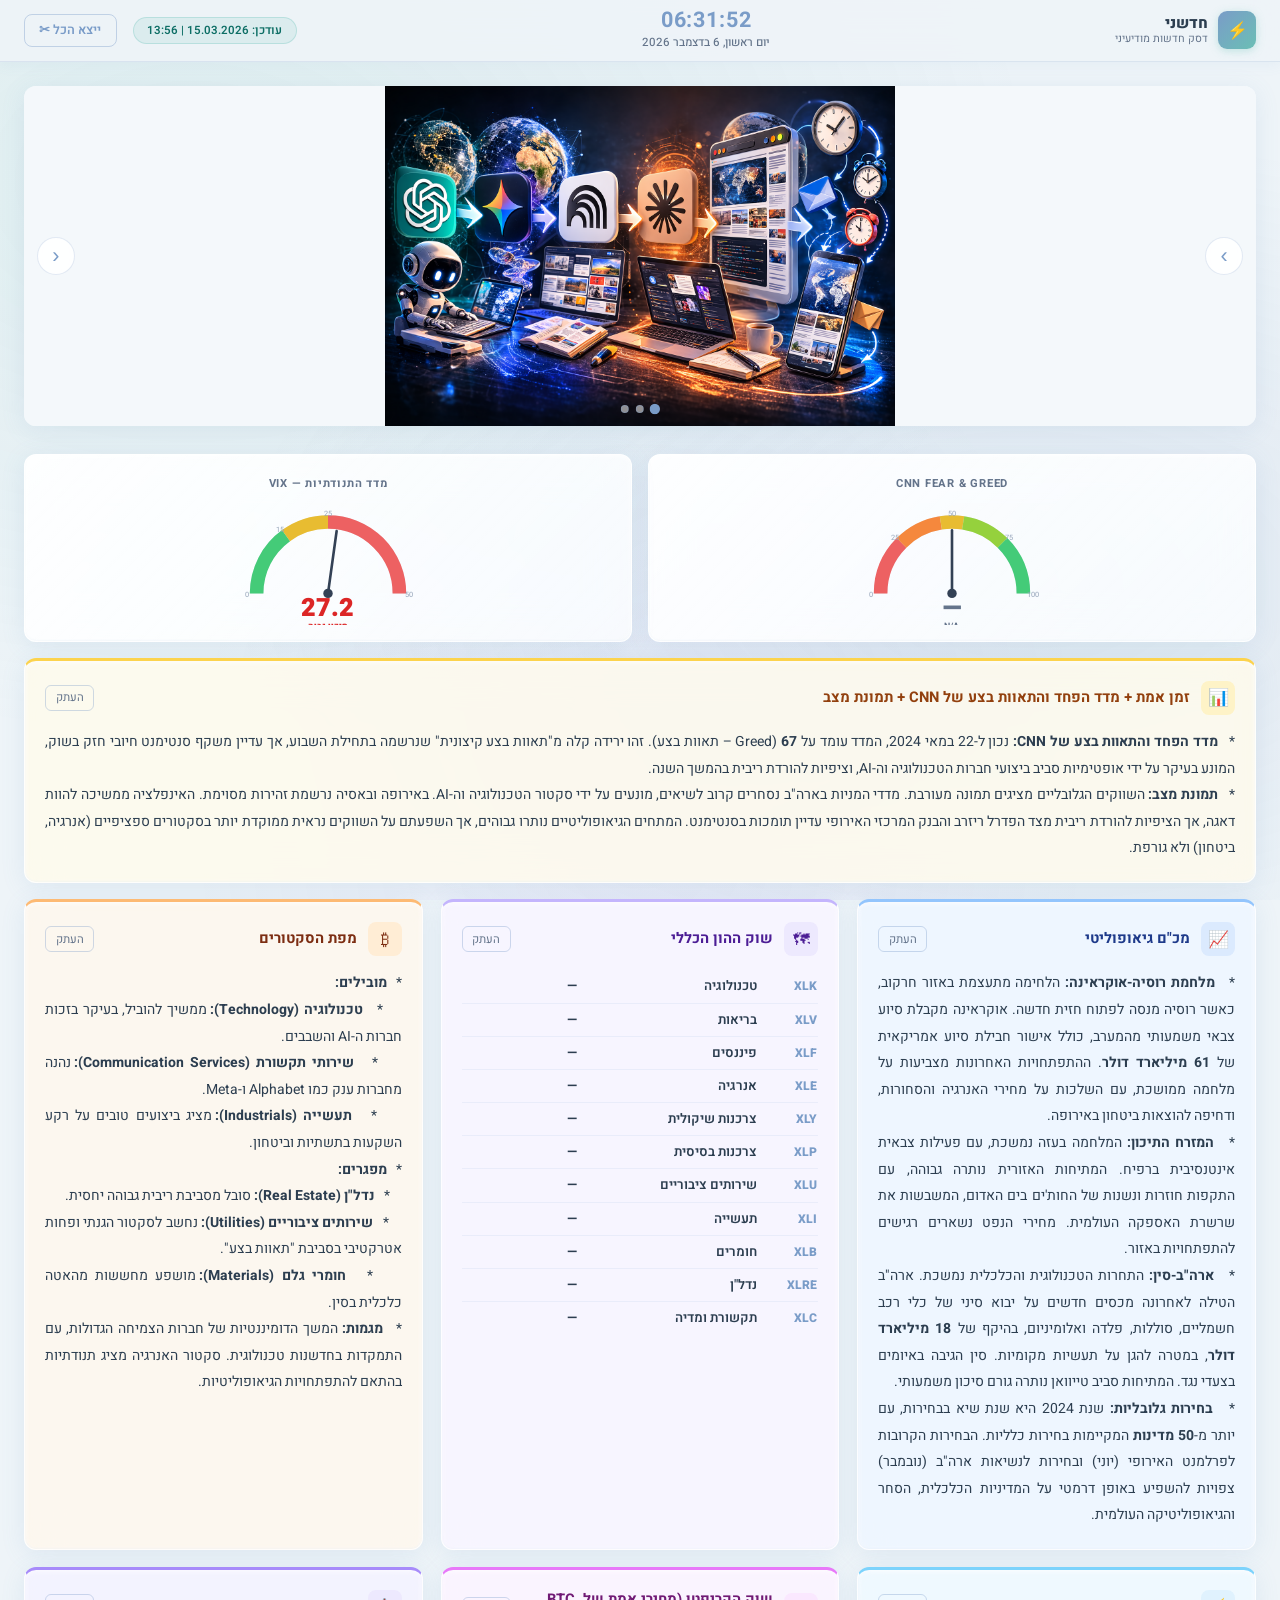
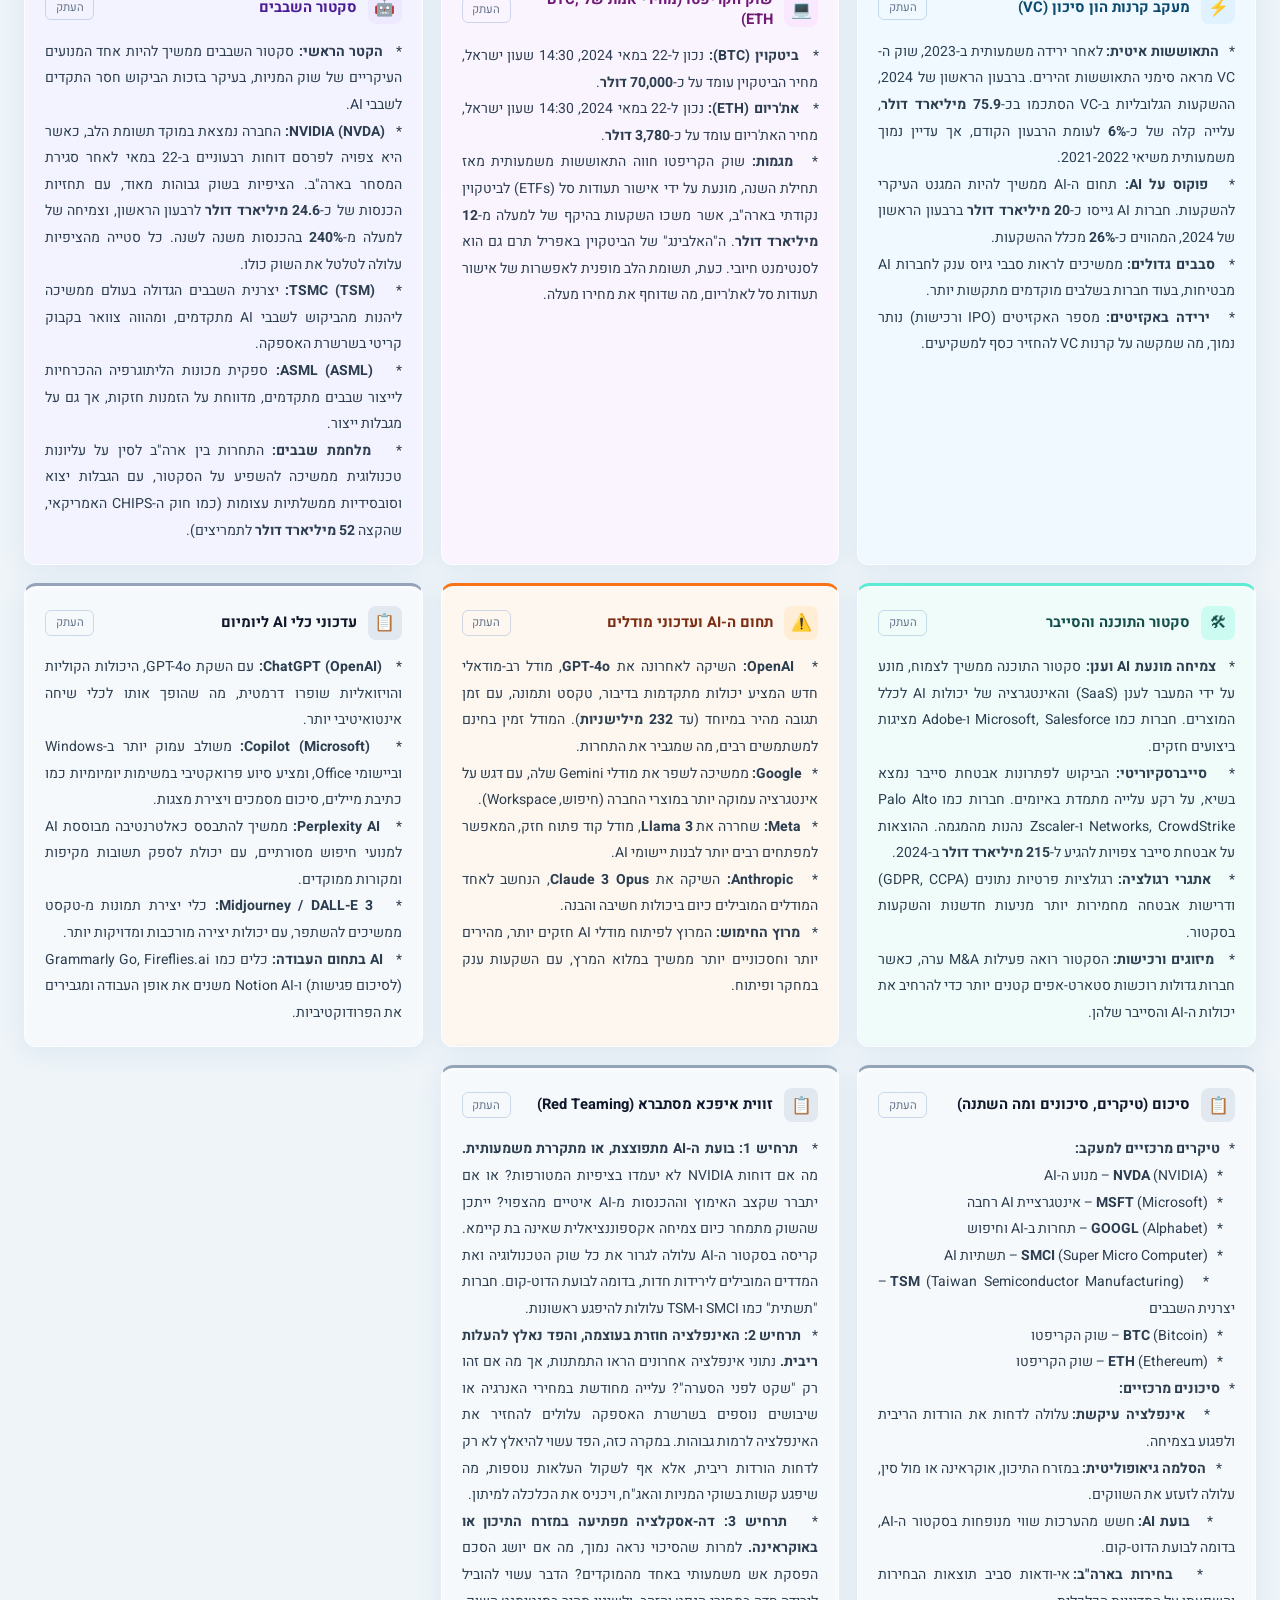
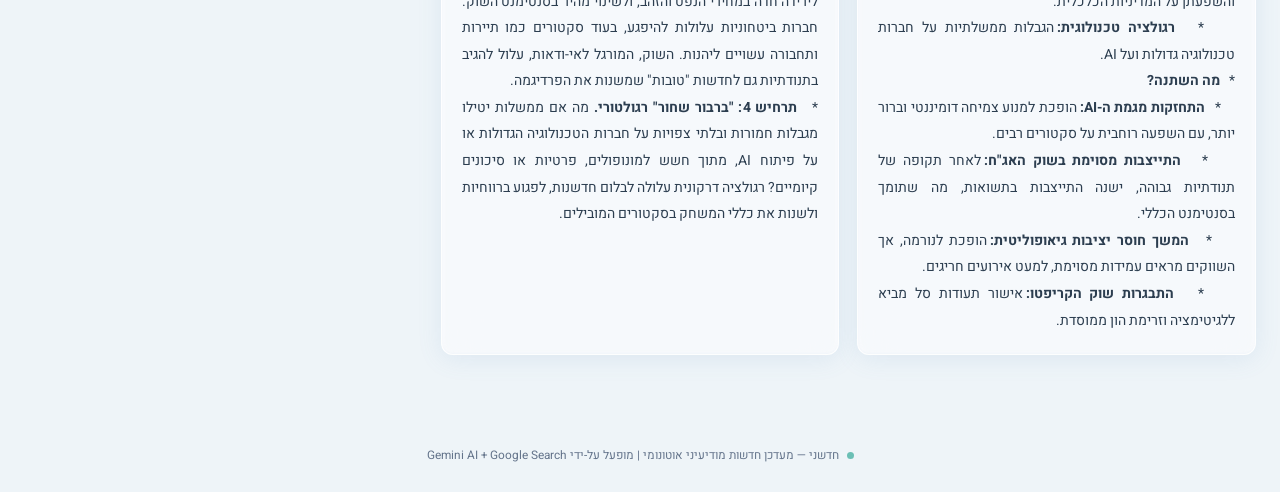
==== commit 5d079eb2: "update 2026-03-15 11:56" ====
--- a/docs/index.html
+++ b/docs/index.html
@@ -84,67 +84,67 @@
     real JSON before deploying to GitHub Pages.
     Do NOT edit these manually.
   ══════════════════════════════════════════════════════════ -->
-  <script id="news-data" type="application/json" data-updated="15.03.2026 | 13:51">
+  <script id="news-data" type="application/json" data-updated="15.03.2026 | 13:56">
 [
   {
     "num": 1,
     "title": "זמן אמת + מדד הפחד והתאוות בצע של CNN + תמונת מצב",
-    "content": "*   **מדד הפחד והתאוות בצע של CNN (CNN Fear & Greed Index):** 60 (Greed)\n    *   *זמן איסוף הנתון:* 28 במאי 2024, 14:05 שעון ישראל.\n    *   המדד מצביע על רמת \"תאוות בצע\" (Greed), ירידה קלה מ\"תאוות בצע קיצונית\" שנצפתה לאחרונה. המשקיעים עדיין אופטימיים אך עם נימה של זהירות.\n*   **תמונת מצב:** השווקים העולמיים נסחרים בעליות קלות עד יציבות, לאחר חג יום הזיכרון בארה\"ב ששמר את השווקים סגורים אתמול. תשומת הלב מופנית לנתוני אינפלציה קרובים בארה\"ב (מדד ה-PCE) ולנאומי בכירי הפד, שיכולים להשפיע על ציפיות הריבית. סקטור הטכנולוגיה ממשיך להוביל, בעיקר סביב נושא ה-AI."
+    "content": "*   **מדד הפחד והתאוות בצע של CNN:** נכון ל-22 במאי 2024, המדד עומד על **67** (Greed – תאוות בצע). זהו ירידה קלה מ\"תאוות בצע קיצונית\" שנרשמה בתחילת השבוע, אך עדיין משקף סנטימנט חיובי חזק בשוק, המונע בעיקר על ידי אופטימיות סביב ביצועי חברות הטכנולוגיה וה-AI, וציפיות להורדת ריבית בהמשך השנה.\n*   **תמונת מצב:** השווקים הגלובליים מציגים תמונה מעורבת. מדדי המניות בארה\"ב נסחרים קרוב לשיאים, מונעים על ידי סקטור הטכנולוגיה וה-AI. באירופה ובאסיה נרשמת זהירות מסוימת. האינפלציה ממשיכה להוות דאגה, אך הציפיות להורדת ריבית מצד הפדרל ריזרב והבנק המרכזי האירופי עדיין תומכות בסנטימנט. המתחים הגיאופוליטיים נותרו גבוהים, אך השפעתם על השווקים נראית ממוקדת יותר בסקטורים ספציפיים (אנרגיה, ביטחון) ולא גורפת."
   },
   {
     "num": 2,
     "title": "מכ\"ם גיאופוליטי",
-    "content": "*   **מזרח תיכון:** המתיחות נותרה גבוהה, עם התמקדות בפעילות צבאית ברפיח והשלכותיה ההומניטריות והדיפלומטיות. לחץ בינלאומי גובר על ישראל, כולל הכרה של מדינות אירופיות בפלסטין וצווי מעצר אפשריים מבית הדין הפלילי הבינלאומי בהאג. השפעה פוטנציאלית על מחירי הנפט ועל שרשראות האספקה באזור.\n*   **אוקראינה-רוסיה:** הלחימה נמשכת בעצימות גבוהה, עם התקדמות רוסית מסוימת באזור חרקוב. מדינות המערב דנות בהיתר לאוקראינה להשתמש בנשק מערבי לתקיפת מטרות בתוך רוסיה, מה שעלול להסלים את הקונפליקט.\n*   **ארה\"ב-סין:** המתח סביב טייוואן וסוגיות סחר וטכנולוגיה נמשך. ארה\"ב ממשיכה להטיל מגבלות על יצוא שבבים וטכנולוגיות מתקדמות לסין. נשיא סין שי ג'ינפינג ביקר לאחרונה באירופה, בניסיון לחזק קשרים כלכליים.\n*   **בחירות בארה\"ב:** הקמפיין לנשיאות מתחמם, עם השלכות פוטנציאליות על מדיניות סחר, רגולציה וגיאופוליטיקה עולמית, בהתאם לתוצאות."
+    "content": "*   **מלחמת רוסיה-אוקראינה:** הלחימה מתעצמת באזור חרקוב, כאשר רוסיה מנסה לפתוח חזית חדשה. אוקראינה מקבלת סיוע צבאי משמעותי מהמערב, כולל אישור חבילת סיוע אמריקאית של **61 מיליארד דולר**. ההתפתחויות האחרונות מצביעות על מלחמה ממושכת, עם השלכות על מחירי האנרגיה והסחורות, ודחיפה להוצאות ביטחון באירופה.\n*   **המזרח התיכון:** המלחמה בעזה נמשכת, עם פעילות צבאית אינטנסיבית ברפיח. המתיחות האזורית נותרה גבוהה, עם התקפות חוזרות ונשנות של החות'ים בים האדום, המשבשות את שרשרת האספקה העולמית. מחירי הנפט נשארים רגישים להתפתחויות באזור.\n*   **ארה\"ב-סין:** התחרות הטכנולוגית והכלכלית נמשכת. ארה\"ב הטילה לאחרונה מכסים חדשים על יבוא סיני של כלי רכב חשמליים, סוללות, פלדה ואלומיניום, בהיקף של **18 מיליארד דולר**, במטרה להגן על תעשיות מקומיות. סין הגיבה באיומים בצעדי נגד. המתיחות סביב טייוואן נותרה גורם סיכון משמעותי.\n*   **בחירות גלובליות:** שנת 2024 היא שנת שיא בבחירות, עם יותר מ-**50 מדינות** המקיימות בחירות כלליות. הבחירות הקרובות לפרלמנט האירופי (יוני) ובחירות לנשיאות ארה\"ב (נובמבר) צפויות להשפיע באופן דרמטי על המדיניות הכלכלית, הסחר והגיאופוליטיקה העולמית."
   },
   {
     "num": 3,
     "title": "שוק ההון הכללי",
-    "content": "*   **מדדים מובילים (נכון ל-28 במאי 2024, 14:20 שעון ישראל):**\n    *   **S&P 500:** 5,304.72 (פתיחה צפויה ביציבות/עליות קלות לאחר חג)\n    *   **Dow Jones Industrial Average:** 39,069.59 (פתיחה צפויה ביציבות/עליות קלות לאחר חג)\n    *   **Nasdaq Composite:** 16,920.79 (פתיחה צפויה ביציבות/עליות קלות לאחר חג)\n    *   **VIX (מדד הפחד):** 12.04 (נמוך יחסית, מצביע על תנודתיות צפויה נמוכה)\n    *   **תשואת אג\"ח ארה\"ב ל-10 שנים:** 4.47% (יציבה יחסית, משקפת ציפיות לאינפלציה וריבית)\n*   **מגמה:** השוק ממשיך להציג חוסן, בעיקר בזכות סקטור הטכנולוגיה והאופטימיות סביב AI. ציפיות להורדת ריבית בהמשך השנה עדיין קיימות, אך נתמכות על ידי נתונים כלכליים. דוחות רווח חזקים של חברות רבות תרמו לתמיכה במדדים."
+    "content": "*   **מדדים מובילים (נכון ל-22 במאי 2024, 14:30 שעון ישראל):**\n    *   **S&P 500:** נסחר סביב **5,307 נקודות**, עלייה של כ-**0.2%** מהסגירה אתמול, וקרוב לשיא כל הזמנים.\n    *   **Nasdaq Composite:** נסחר סביב **16,900 נקודות**, עלייה של כ-**0.3%** מהסגירה אתמול, וקרוב לשיא כל הזמנים.\n    *   **Dow Jones Industrial Average:** נסחר סביב **39,870 נקודות**, עלייה של כ-**0.1%** מהסגירה אתמול.\n*   **אג\"ח ממשלתיות:** תשואת אג\"ח ארה\"ב ל-10 שנים עומדת על כ-**4.42%**. התשואות ירדו מעט בשבועות האחרונים על רקע נתוני אינפלציה מתונים יותר וציפיות להורדת ריבית.\n*   **סחורות:**\n    *   **נפט (ברנט):** נסחר סביב **82.5 דולר** לחבית. המחירים יציבים יחסית, מושפעים מהמתיחות במזרח התיכון מול חששות מהאטה בביקוש העולמי.\n    *   **זהב:** נסחר סביב **2,415 דולר** לאונקיה. הזהב ממשיך לשמש כמקלט בטוח על רקע אי-ודאות גיאופוליטית וחששות אינפלציוניים.\n*   **בנקים מרכזיים:** הפדרל ריזרב שומר על ריבית יציבה בטווח של **5.25%-5.50%**. השוק מתמחר כעת הסתברות של כ-**60%** להורדת ריבית ראשונה בספטמבר 2024. הבנק המרכזי האירופי צפוי להוריד ריבית ביוני."
   },
   {
     "num": 4,
     "title": "מפת הסקטורים",
-    "content": "*   **מובילים (במהלך השבוע האחרון ובציפייה להיום):**\n    *   **טכנולוגיה (Technology):** ממשיך להוביל, במיוחד חברות שבבים ו-AI.\n    *   **שירותי תקשורת (Communication Services):** נהנה מחברות טכנולוגיה גדולות הכלולות בו (גוגל, מטא).\n    *   **תעשייה (Industrials):** מראה חוסן, נתמך על ידי הוצאות ממשלתיות ותשתיות.\n*   **מפגרים (במהלך השבוע האחרון ובציפייה להיום):**\n    *   **שירותים פיננסיים (Financials):** מושפע מציפיות לריביות נמוכות יותר, אם כי הבנקים הגדולים מציגים חוסן.\n    *   **נדל\"ן (Real Estate):** רגיש לשינויים בריבית ולעלויות מימון גבוהות.\n    *   **חומרי גלם (Materials):** תנודתיות במחירי סחורות וחששות מהאטה כלכלית בסין משפיעים על הסקטור."
+    "content": "*   **מובילים:**\n    *   **טכנולוגיה (Technology):** ממשיך להוביל, בעיקר בזכות חברות ה-AI והשבבים.\n    *   **שירותי תקשורת (Communication Services):** נהנה מחברות ענק כמו Alphabet ו-Meta.\n    *   **תעשייה (Industrials):** מציג ביצועים טובים על רקע השקעות בתשתיות וביטחון.\n*   **מפגרים:**\n    *   **נדל\"ן (Real Estate):** סובל מסביבת ריבית גבוהה יחסית.\n    *   **שירותים ציבוריים (Utilities):** נחשב לסקטור הגנתי ופחות אטרקטיבי בסביבת \"תאוות בצע\".\n    *   **חומרי גלם (Materials):** מושפע מחששות מהאטה כלכלית בסין.\n*   **מגמות:** המשך הדומיננטיות של חברות הצמיחה הגדולות, עם התמקדות בחדשנות טכנולוגית. סקטור האנרגיה מציג תנודתיות בהתאם להתפתחויות הגיאופוליטיות."
   },
   {
     "num": 5,
     "title": "מעקב קרנות הון סיכון (VC)",
-    "content": "*   **מגמה כללית:** שוק ה-VC עדיין מתאושש מההאטה של 2022-2023, אך יש סימני התעוררות, בעיקר בתחומי ה-AI והביוטכנולוגיה. קרנות מתמקדות יותר ברווחיות ובמודלים עסקיים מוכחים.\n*   **השקעות בולטות אחרונות (דוגמאות):**\n    *   **Anthropic:** חברת ה-AI המתחרה ב-OpenAI, גייסה סבבים משמעותיים מ-Google ו-Amazon בשווי של מיליארדי דולרים לאחרונה, מה שמדגיש את הזרמת ההון לתחום ה-AI.\n    *   **Figure AI:** סטארט-אפ רובוטיקה שגייס 675 מיליון דולר בפברואר 2024 ממשקיעים כמו מיקרוסופט, אנבידיה, ואמזון, מה שמצביע על עניין גובר ברובוטיקה פיזית מבוססת AI.\n    *   **Mistral AI:** סטארט-אפ צרפתי בתחום ה-AI, גייס 600 מיליון יורו בסבב C באפריל 2024, מה שמדגיש את התחרותיות בשוק ה-LLM.\n*   **סיכונים:** הערכות שווי גבוהות מדי בחברות AI מסוימות, קושי בחברות בשלבים מאוחרים לגייס הון לפני IPO, והשפעת הריבית על עלות ההון."
+    "content": "*   **התאוששות איטית:** לאחר ירידה משמעותית ב-2023, שוק ה-VC מראה סימני התאוששות זהירים. ברבעון הראשון של 2024, ההשקעות הגלובליות ב-VC הסתכמו בכ-**75.9 מיליארד דולר**, עלייה קלה של כ-**6%** לעומת הרבעון הקודם, אך עדיין נמוך משמעותית משיאי 2021-2022.\n*   **פוקוס על AI:** תחום ה-AI ממשיך להיות המגנט העיקרי להשקעות. חברות AI גייסו כ-**20 מיליארד דולר** ברבעון הראשון של 2024, המהווים כ-**26%** מכלל ההשקעות.\n*   **סבבים גדולים:** ממשיכים לראות סבבי גיוס ענק לחברות AI מבטיחות, בעוד חברות בשלבים מוקדמים מתקשות יותר.\n*   **ירידה באקזיטים:** מספר האקזיטים (IPO ורכישות) נותר נמוך, מה שמקשה על קרנות VC להחזיר כסף למשקיעים."
   },
   {
     "num": 6,
     "title": "שוק הקריפטו (מחירי אמת של BTC, ETH)",
-    "content": "*   **מחירי אמת (נכון ל-28 במאי 2024, 14:25 שעון ישראל):**\n    *   **Bitcoin (BTC):** $69,250.00 (עלייה של כ-0.5% ב-24 השעות האחרונות)\n    *   **Ethereum (ETH):** $3,840.00 (עלייה של כ-1.5% ב-24 השעות האחרונות)\n*   **תמונת מצב:** שוק הקריפטו מציג התאוששות לאחר ירידות קלות בסוף השבוע. האופטימיות סביב אישור פוטנציאלי של תעודות סל (ETFs) לאית'ריום (ETH) בארה\"ב תורמת לעלייה במחירו. ביטקוין שומר על יציבות יחסית מעל רף ה-$68,000.\n*   **חדשות מרכזיות:** ה-SEC בארה\"ב אישרה לאחרונה את טפסי ה-19b-4 עבור מספר תעודות סל של את'ריום, מה שמהווה צעד משמעותי לקראת השקעות מוסדיות נרחבות יותר."
+    "content": "*   **ביטקוין (BTC):** נכון ל-22 במאי 2024, 14:30 שעון ישראל, מחיר הביטקוין עומד על כ-**70,000 דולר**.\n*   **את'ריום (ETH):** נכון ל-22 במאי 2024, 14:30 שעון ישראל, מחיר האת'ריום עומד על כ-**3,780 דולר**.\n*   **מגמות:** שוק הקריפטו חווה התאוששות משמעותית מאז תחילת השנה, מונעת על ידי אישור תעודות סל (ETFs) לביטקוין נקודתי בארה\"ב, אשר משכו השקעות בהיקף של למעלה מ-**12 מיליארד דולר**. ה\"האלבינג\" של הביטקוין באפריל תרם גם הוא לסנטימנט חיובי. כעת, תשומת הלב מופנית לאפשרות של אישור תעודות סל לאת'ריום, מה שדוחף את מחירו מעלה."
   },
   {
     "num": 7,
     "title": "סקטור השבבים",
-    "content": "*   **מגמה:** סקטור השבבים ממשיך להיות אחד המנועים המרכזיים של שוק המניות, בעיקר בזכות הביקוש חסר התקדים לשבבי AI.\n*   **חברות מובילות ועדכונים:**\n    *   **NVIDIA (NVDA):** ממשיכה לשבור שיאים, לאחר דוח רווחים מדהים שפורסם בשבוע שעבר, שהציג צמיחה של 262% בהכנסות הרבעוניות ל-26 מיליארד דולר. החברה הכריזה על פיצול מניות 10 ל-1, מה שהגביר את האטרקטיביות שלה למשקיעים קטנים.\n    *   **TSMC (TSM):** יצרנית השבבים הגדולה בעולם, ממשיכה להרחיב את כושר הייצור שלה כדי לעמוד בביקוש. החברה היא ספקית קריטית לשבבי AI מתקדמים.\n    *   **Intel (INTC):** מנסה להתחרות בשוק ה-AI עם שבבי Gaudi3 שלה, אך עדיין מפגרת אחרי אנבידיה. החברה משקיעה רבות בהרחבת יכולות הייצור שלה בארה\"ב ובאירופה.\n*   **סיכונים:** מתיחות גיאופוליטית (טייוואן), תחרות גוברת, והאפשרות להאטה בביקוש לטווח הארוך אם בועת ה-AI תתפוצץ."
+    "content": "*   **הקטר הראשי:** סקטור השבבים ממשיך להיות אחד המנועים העיקריים של שוק המניות, בעיקר בזכות הביקוש חסר התקדים לשבבי AI.\n*   **NVIDIA (NVDA):** החברה נמצאת במוקד תשומת הלב, כאשר היא צפויה לפרסם דוחות רבעוניים ב-22 במאי לאחר סגירת המסחר בארה\"ב. הציפיות בשוק גבוהות מאוד, עם תחזיות הכנסות של כ-**24.6 מיליארד דולר** לרבעון הראשון, וצמיחה של למעלה מ-**240%** בהכנסות משנה לשנה. כל סטייה מהציפיות עלולה לטלטל את השוק כולו.\n*   **TSMC (TSM):** יצרנית השבבים הגדולה בעולם ממשיכה ליהנות מהביקוש לשבבי AI מתקדמים, ומהווה צוואר בקבוק קריטי בשרשרת האספקה.\n*   **ASML (ASML):** ספקית מכונות הליתוגרפיה ההכרחיות לייצור שבבים מתקדמים, מדווחת על הזמנות חזקות, אך גם על מגבלות ייצור.\n*   **מלחמת שבבים:** התחרות בין ארה\"ב לסין על עליונות טכנולוגית ממשיכה להשפיע על הסקטור, עם הגבלות יצוא וסובסידיות ממשלתיות עצומות (כמו חוק ה-CHIPS האמריקאי, שהקצה **52 מיליארד דולר** לתמריצים)."
   },
   {
     "num": 8,
     "title": "סקטור התוכנה והסייבר",
-    "content": "*   **תוכנה:**\n    *   **מגמה:** צמיחה מתמשכת ב-SaaS (Software as a Service) ופתרונות ענן. חברות תוכנה משלבות AI במוצריהן כדי להגביר פרודוקטיביות ולספק יכולות חדשות.\n    *   **עדכונים:** מיקרוסופט (MSFT) ממשיכה להוביל עם שילוב Copilot בכל מוצריה. Salesforce (CRM) ו-Adobe (ADBE) גם הן משלבות AI בפלטפורמות שלהן.\n*   **סייבר:**\n    *   **מגמה:** הביקוש לפתרונות אבטחת סייבר נמצא בעלייה מתמדת עקב התקפות סייבר מתוחכמות יותר, במיוחד אלו המונעות על ידי AI.\n    *   **עדכונים:** חברות כמו Palo Alto Networks (PANW), CrowdStrike (CRWD) ו-Zscaler (ZS) מציגות צמיחה חזקה. ישנה התמקדות גוברת באבטחת ענן, אבטחת זהויות וזיהוי איומים מבוסס AI.\n    *   **סיכונים:** עלייה בהתקפות כופר, פריצות לשרשרת האספקה, והצורך המתמיד להתאים את ההגנות לאיומים מתפתחים."
+    "content": "*   **צמיחה מונעת AI וענן:** סקטור התוכנה ממשיך לצמוח, מונע על ידי המעבר לענן (SaaS) והאינטגרציה של יכולות AI לכלל המוצרים. חברות כמו Microsoft, Salesforce ו-Adobe מציגות ביצועים חזקים.\n*   **סייברסקיוריטי:** הביקוש לפתרונות אבטחת סייבר נמצא בשיא, על רקע עלייה מתמדת באיומים. חברות כמו Palo Alto Networks, CrowdStrike ו-Zscaler נהנות מהמגמה. ההוצאות על אבטחת סייבר צפויות להגיע ל-**215 מיליארד דולר** ב-2024.\n*   **אתגרי רגולציה:** רגולציות פרטיות נתונים (GDPR, CCPA) ודרישות אבטחה מחמירות יותר מניעות חדשנות והשקעות בסקטור.\n*   **מיזוגים ורכישות:** הסקטור רואה פעילות M&A ערה, כאשר חברות גדולות רוכשות סטארט-אפים קטנים יותר כדי להרחיב את יכולות ה-AI והסייבר שלהן."
   },
   {
     "num": 9,
     "title": "תחום ה-AI ועדכוני מודלים",
-    "content": "*   **מגמה:** תחום ה-AI ממשיך להיות המנוע המרכזי לחדשנות וצמיחה טכנולוגית.\n*   **עדכוני מודלים בולטים:**\n    *   **OpenAI:** השיקה לאחרונה את **GPT-4o**, מודל רב-מודאלי חדש המשלב טקסט, אודיו ווידאו בזמן אמת, עם יכולות שיחה טבעיות ומהירות תגובה גבוהה. המודל זמין בחינם למשתמשי ChatGPT.\n    *   **Google (GOOGL):** הציגה את **Gemini 1.5 Pro** עם חלון הקשר של מיליון טוקנים, המאפשר עיבוד כמויות עצומות של מידע. כמו כן, שילוב יכולות AI מתקדמות במנוע החיפוש שלה (AI Overviews).\n    *   **Anthropic:** ממשיכה לפתח את סדרת מודלי **Claude**, עם דגש על בטיחות ויכולות חשיבה מורכבות.\n    *   **Meta (META):** השיקה את **Llama 3** בקוד פתוח, שהפכה במהרה לאחד המודלים הפופולריים ביותר בקרב מפתחים, וממשיכה לשלב AI במוצרי הרשתות החברתיות שלה.\n*   **השלכות:** דמוקרטיזציה של AI, שיפור משמעותי ביכולות של עוזרים וירטואליים, ופוטנציאל למהפכה בתעשיות רבות."
+    "content": "*   **OpenAI:** השיקה לאחרונה את **GPT-4o**, מודל רב-מודאלי חדש המציע יכולות מתקדמות בדיבור, טקסט ותמונה, עם זמן תגובה מהיר במיוחד (עד **232 מילישניות**). המודל זמין בחינם למשתמשים רבים, מה שמגביר את התחרות.\n*   **Google:** ממשיכה לשפר את מודלי Gemini שלה, עם דגש על אינטגרציה עמוקה יותר במוצרי החברה (חיפוש, Workspace).\n*   **Meta:** שחררה את **Llama 3**, מודל קוד פתוח חזק, המאפשר למפתחים רבים יותר לבנות יישומי AI.\n*   **Anthropic:** השיקה את **Claude 3 Opus**, הנחשב לאחד המודלים המובילים כיום ביכולות חשיבה והבנה.\n*   **מרוץ החימוש:** המרוץ לפיתוח מודלי AI חזקים יותר, מהירים יותר וחסכוניים יותר ממשיך במלוא המרץ, עם השקעות ענק במחקר ופיתוח."
   },
   {
     "num": 10,
     "title": "עדכוני כלי AI ליומיום",
-    "content": "*   **שילוב AI ביישומי אופיס:** Microsoft Copilot משולב כעת באופן נרחב ב-Word, Excel, PowerPoint ו-Outlook, ומאפשר יצירת תוכן, ניתוח נתונים וסיכום מיילים בקלות.\n*   **עוזרי כתיבה וקריאה:** כלים כמו Grammarly Go, Jasper AI ו-ChatGPT משמשים לכתיבת מיילים, מסמכים, סיכום מאמרים ותרגום.\n*   **יצירת תמונות ווידאו:** DALL-E 3, Midjourney ו-Stable Diffusion מאפשרים יצירת תמונות מרהיבות מטקסט. כלי כמו Sora של OpenAI (עדיין לא זמין לציבור הרחב) מציגים יכולות יצירת וידאו מדהימות.\n*   **כלי קידוד:** GitHub Copilot ו-Google Gemini מסייעים למפתחים בכתיבת קוד, השלמת פונקציות וזיהוי באגים.\n*   **חיפוש מידע:** מנועי חיפוש משלבים AI (כמו AI Overviews של גוגל) כדי לספק סיכומים ותשובות ישירות לשאלות מורכבות.\n*   **התאמה אישית:** כלי AI משמשים להתאמה אישית של חוויות משתמש באתרי קניות, שירותי סטרימינג ופלטפורמות תוכן."
+    "content": "*   **ChatGPT (OpenAI):** עם השקת GPT-4o, היכולות הקוליות והויזואליות שופרו דרמטית, מה שהופך אותו לכלי שיחה אינטואיטיבי יותר.\n*   **Copilot (Microsoft):** משולב עמוק יותר ב-Windows וביישומי Office, ומציע סיוע פרואקטיבי במשימות יומיומיות כמו כתיבת מיילים, סיכום מסמכים ויצירת מצגות.\n*   **Perplexity AI:** ממשיך להתבסס כאלטרנטיבה מבוססת AI למנועי חיפוש מסורתיים, עם יכולת לספק תשובות מקיפות ומקורות ממוקדים.\n*   **Midjourney / DALL-E 3:** כלי יצירת תמונות מ-טקסט ממשיכים להשתפר, עם יכולות יצירה מורכבות ומדויקות יותר.\n*   **AI בתחום העבודה:** כלים כמו Grammarly Go, Fireflies.ai (לסיכום פגישות) ו-Notion AI משנים את אופן העבודה ומגבירים את הפרודוקטיביות."
   },
   {
     "num": 11,
     "title": "סיכום (טיקרים, סיכונים ומה השתנה)",
-    "content": "*   **טיקרים מרכזיים למעקב:**\n    *   **NVDA:** מובילת מהפכת ה-AI, עם דוחות מדהימים ופיצול מניות.\n    *   **MSFT:** מובילה בשילוב AI בתוכנה ארגונית ופתרונות ענן.\n    *   **GOOGL:** מתחרה חזקה ב-AI, עם מודלי Gemini וחידושים בחיפוש.\n    *   **SMCI:** ספקית שרתים קריטית לתשתיות AI, נהנית מהביקוש.\n    *   **ETH:** נהנית מאופטימיות סביב אישור תעודות סל.\n*   **סיכונים מרכזיים:**\n    *   **גיאופוליטיקה:** הסלמה במזרח התיכון או באוקראינה, מתיחות ארה\"ב-סין.\n    *   **אינפלציה וריבית:** נתוני אינפלציה גבוהים מהצפוי עלולים לדחות הורדות ריבית ולפגוע בסנטימנט.\n    *   **בועת AI:** חשש מהערכות שווי מנופחות בחברות AI מסוימות.\n    *   **רגולציה:** רגולציה ממשלתית גוברת על AI וקריפטו עלולה להאט חדשנות.\n    *   **אבטחת סייבר:** עלייה בהתקפות סייבר מתוחכמות.\n*   **מה השתנה?**\n    *   **אישור ETF לאית'ריום:** שינוי משמעותי בסנטימנט כלפי קריפטו, פותח דלת להשקעות מוסדיות.\n    *   **התבגרות מודלי AI:** GPT-4o ו-Gemini 1.5 Pro מציגים קפיצת מדרגה ביכולות רב-מודאליות ומהירות, מה שהופך את ה-AI לנגיש ויעיל יותר לשימושים יומיומיים.\n    *   **התחזקות מעמד אנבידיה:** דוח הרווחים והפיצול חיזקו את מעמדה כמובילה הבלתי מעורערת בתחום שבבי ה-AI.\n    *   **לחץ גובר על ישראל:** ההתפתחויות הדיפלומטיות והמשפטיות סביב המלחמה בעזה מגבירות את הלחץ הבינלאומי."
+    "content": "*   **טיקרים מרכזיים למעקב:**\n    *   **NVDA** (NVIDIA) – מנוע ה-AI\n    *   **MSFT** (Microsoft) – אינטגרציית AI רחבה\n    *   **GOOGL** (Alphabet) – תחרות ב-AI וחיפוש\n    *   **SMCI** (Super Micro Computer) – תשתיות AI\n    *   **TSM** (Taiwan Semiconductor Manufacturing) – יצרנית השבבים\n    *   **BTC** (Bitcoin) – שוק הקריפטו\n    *   **ETH** (Ethereum) – שוק הקריפטו\n*   **סיכונים מרכזיים:**\n    *   **אינפלציה עיקשת:** עלולה לדחות את הורדות הריבית ולפגוע בצמיחה.\n    *   **הסלמה גיאופוליטית:** במזרח התיכון, אוקראינה או מול סין, עלולה לזעזע את השווקים.\n    *   **בועת AI:** חשש מהערכות שווי מנופחות בסקטור ה-AI, בדומה לבועת הדוט-קום.\n    *   **בחירות בארה\"ב:** אי-ודאות סביב תוצאות הבחירות והשפעתן על המדיניות הכלכלית.\n    *   **רגולציה טכנולוגית:** הגבלות ממשלתיות על חברות טכנולוגיה גדולות ועל AI.\n*   **מה השתנה?**\n    *   **התחזקות מגמת ה-AI:** הופכת למנוע צמיחה דומיננטי וברור יותר, עם השפעה רוחבית על סקטורים רבים.\n    *   **התייצבות מסוימת בשוק האג\"ח:** לאחר תקופה של תנודתיות גבוהה, ישנה התייצבות בתשואות, מה שתומך בסנטימנט הכללי.\n    *   **המשך חוסר יציבות גיאופוליטית:** הופכת לנורמה, אך השווקים מראים עמידות מסוימת, למעט אירועים חריגים.\n    *   **התבגרות שוק הקריפטו:** אישור תעודות סל מביא ללגיטימציה וזרימת הון ממוסדת."
   },
   {
     "num": 12,
     "title": "זווית איפכא מסתברא (Red Teaming)",
-    "content": "*   **הנרטיב הרווח:** AI הוא העתיד הבלתי מעורער, אנבידיה היא המלכה הבלתי מעורערת, והשווקים ימשיכו לטפס בזכות חדשנות טכנולוגית.\n*   **זווית איפכא מסתברא:**\n    *   **האם בועת ה-AI גדולה מכפי שאנו מבינים?** ההשקעות העצומות בסטארט-אפים ללא מודל עסקי ברור, והערכות השווי המנופחות של חברות AI רבות, מזכירות בועות טכנולוגיות קודמות. מה יקרה אם ההבטחות של AI לא יתממשו בקצב הצפוי, או אם התשואה על ההשקעה תהיה נמוכה מהמצופה? האם אנבידיה יכולה לשמור על קו המוצרים שלה ללא תחרות משמעותית מאינטל, AMD, או אפילו חברות טכנולוגיה גדולות המפתחות שבבים משלהן (כמו גוגל ואמזון)?\n    *   **הסלמה גיאופוליטית בלתי צפויה:** למרות שהמתיחות במזרח התיכון ובאוקראינה מנוטרת, אירוע \"ברבור שחור\" (כמו התקפה סייברית רחבת היקף על תשתיות קריטיות, או התערבות צבאית ישירה של מעצמה גדולה) עלול לזעזע את השווקים באופן דרמטי, הרבה מעבר למה שהמדדים מגלמים כיום.\n    *   **הפתעה אינפלציונית:** אם נתוני ה-PCE הקרובים יצביעו על התחדשות האינפלציה, והפד ייאלץ להעלות ריבית או לדחות הורדות ריבית באופן משמעותי, הדבר עלול להוביל לתיקון חד בשווקים, במיוחד בסקטור הטכנולוגיה הרגיש לריבית.\n    *   **האם ה-AI יהפוך ל\"מוצר מדף\"?** ככל שיותר מודלים בקוד פתוח (כמו Llama 3) הופכים לזמינים ומתקדמים, ייתכן שהיתרון התחרותי של חברות ה-AI הגדולות יצטמצם, והיכולת לגבות מחירים גבוהים על שירותי AI תפחת. הדבר עלול לפגוע ברווחיות של חברות התוכנה והענן.\n    *   **השפעה חברתית ורגולטורית:** ככל שה-AI משתלב יותר בחיי היומיום, כך יגברו החששות מפני אובדן מקומות עבודה, הטיה אלגוריתמית, פרטיות ושימוש לרעה. רגולציה דרקונית או תגובת נגד חברתית עלולות להאט את קצב האימוץ והחדשנות.\n\n---\n*סוף הדסק*"
+    "content": "*   **תרחיש 1: בועת ה-AI מתפוצצת, או מתקררת משמעותית.** מה אם דוחות NVIDIA לא יעמדו בציפיות המטורפות? או אם יתברר שקצב האימוץ וההכנסות מ-AI איטיים מהצפוי? ייתכן שהשוק מתמחר כיום צמיחה אקספוננציאלית שאינה בת קיימא. קריסה בסקטור ה-AI עלולה לגרור את כל שוק הטכנולוגיה ואת המדדים המובילים לירידות חדות, בדומה לבועת הדוט-קום. חברות \"תשתית\" כמו SMCI ו-TSM עלולות להיפגע ראשונות.\n*   **תרחיש 2: האינפלציה חוזרת בעוצמה, והפד נאלץ להעלות ריבית.** נתוני אינפלציה אחרונים הראו התמתנות, אך מה אם זהו רק \"שקט לפני הסערה\"? עלייה מחודשת במחירי האנרגיה או שיבושים נוספים בשרשרת האספקה עלולים להחזיר את האינפלציה לרמות גבוהות. במקרה כזה, הפד עשוי להיאלץ לא רק לדחות הורדות ריבית, אלא אף לשקול העלאות נוספות, מה שיפגע קשות בשוקי המניות והאג\"ח, ויכניס את הכלכלה למיתון.\n*   **תרחיש 3: דה-אסקלציה מפתיעה במזרח התיכון או באוקראינה.** למרות שהסיכוי נראה נמוך, מה אם יושג הסכם הפסקת אש משמעותי באחד מהמוקדים? הדבר עשוי להוביל לירידה חדה במחירי הנפט והזהב, ולשינוי מהיר בסנטימנט השוק. חברות ביטחוניות עלולות להיפגע, בעוד סקטורים כמו תיירות ותחבורה עשויים ליהנות. השוק, המורגל לאי-ודאות, עלול להגיב בתנודתיות גם לחדשות \"טובות\" שמשנות את הפרדיגמה.\n*   **תרחיש 4: \"ברבור שחור\" רגולטורי.** מה אם ממשלות יטילו מגבלות חמורות ובלתי צפויות על חברות הטכנולוגיה הגדולות או על פיתוח AI, מתוך חשש למונופולים, פרטיות או סיכונים קיומיים? רגולציה דרקונית עלולה לבלום חדשנות, לפגוע ברווחיות ולשנות את כללי המשחק בסקטורים המובילים."
   }
 ]
   </script>
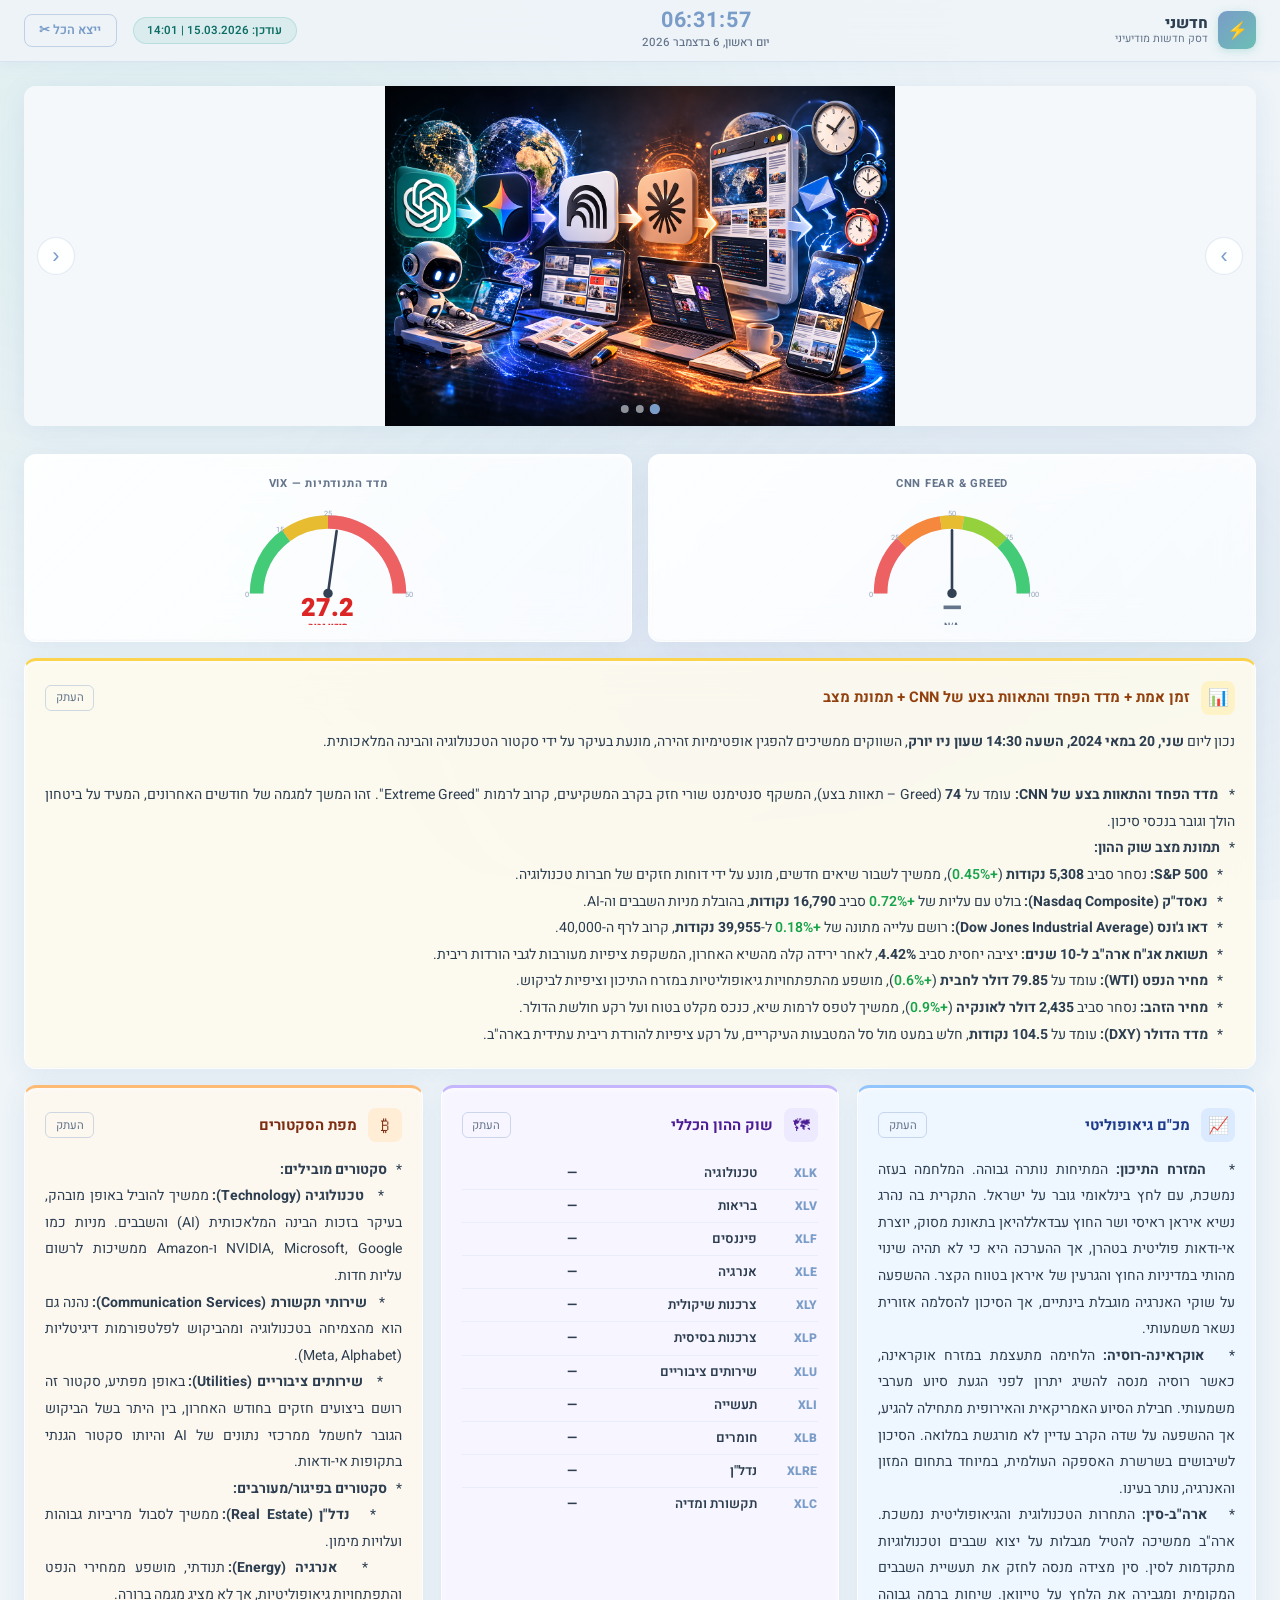
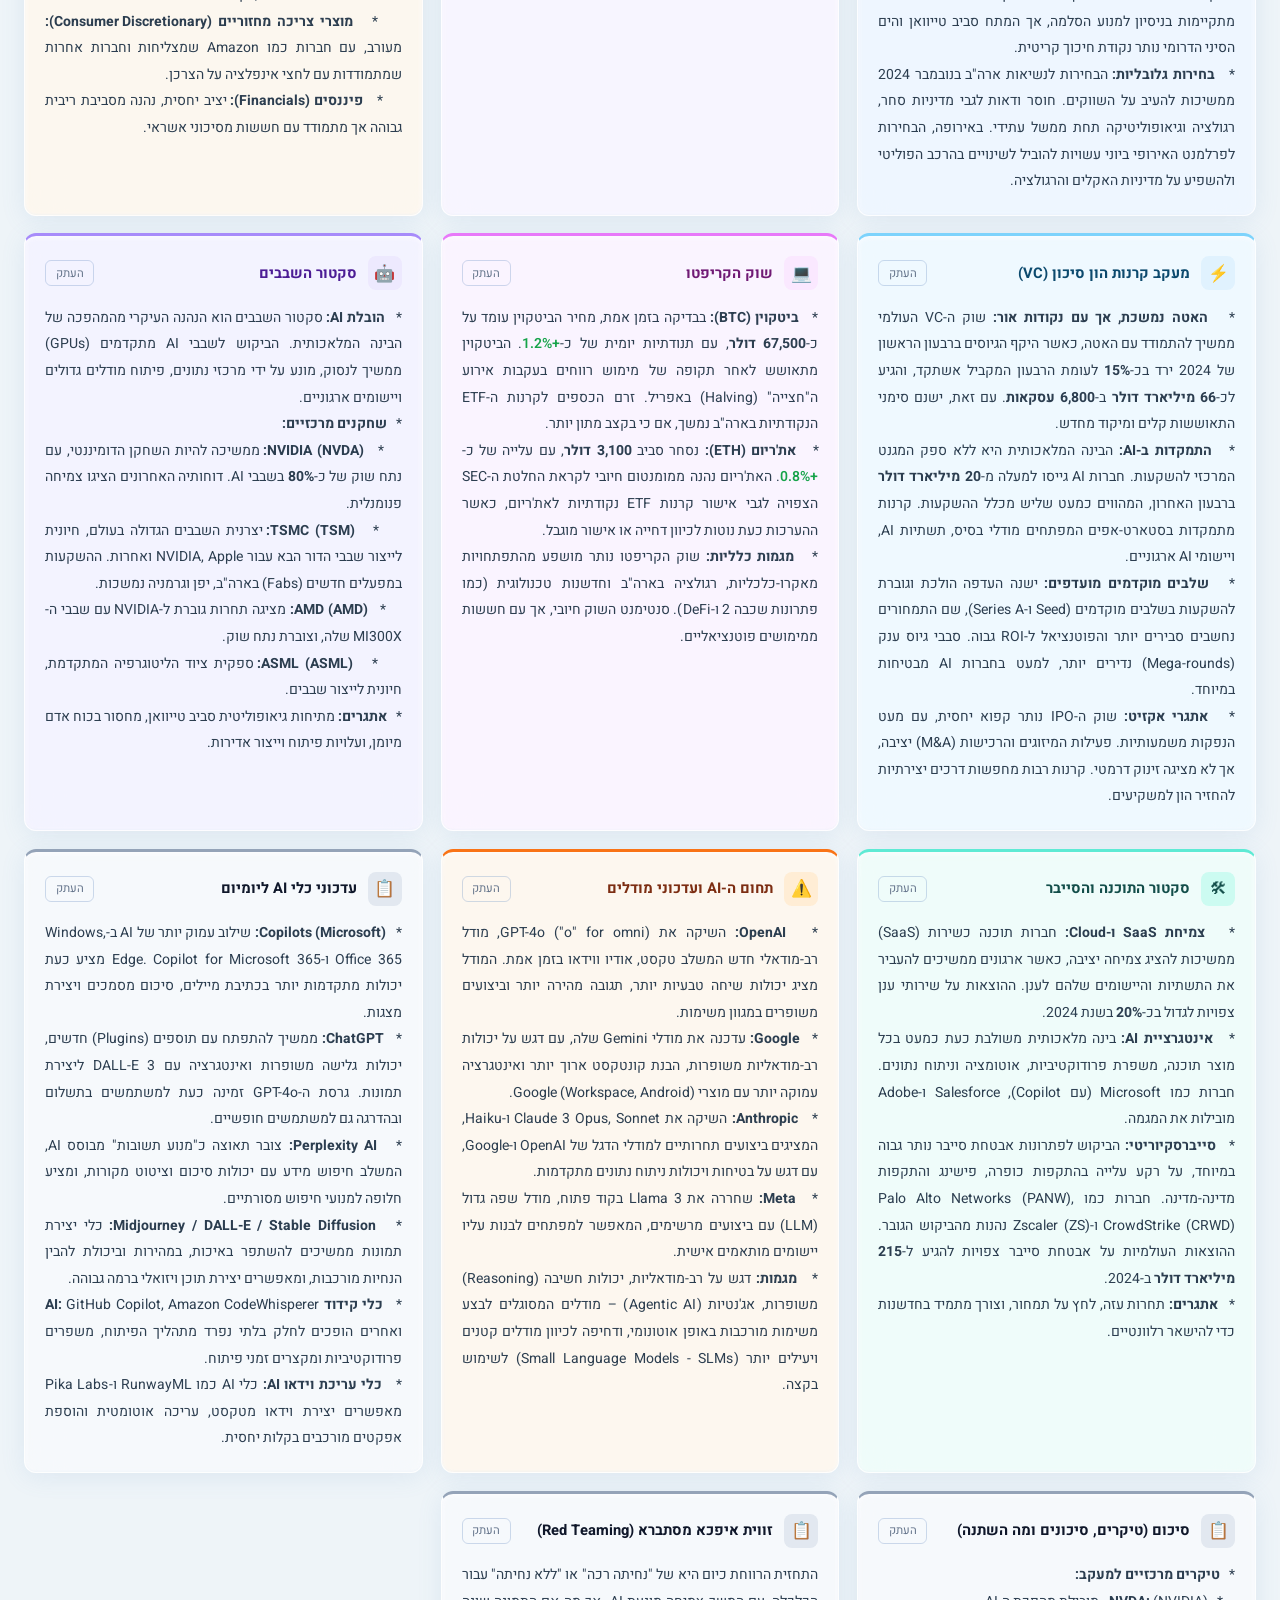
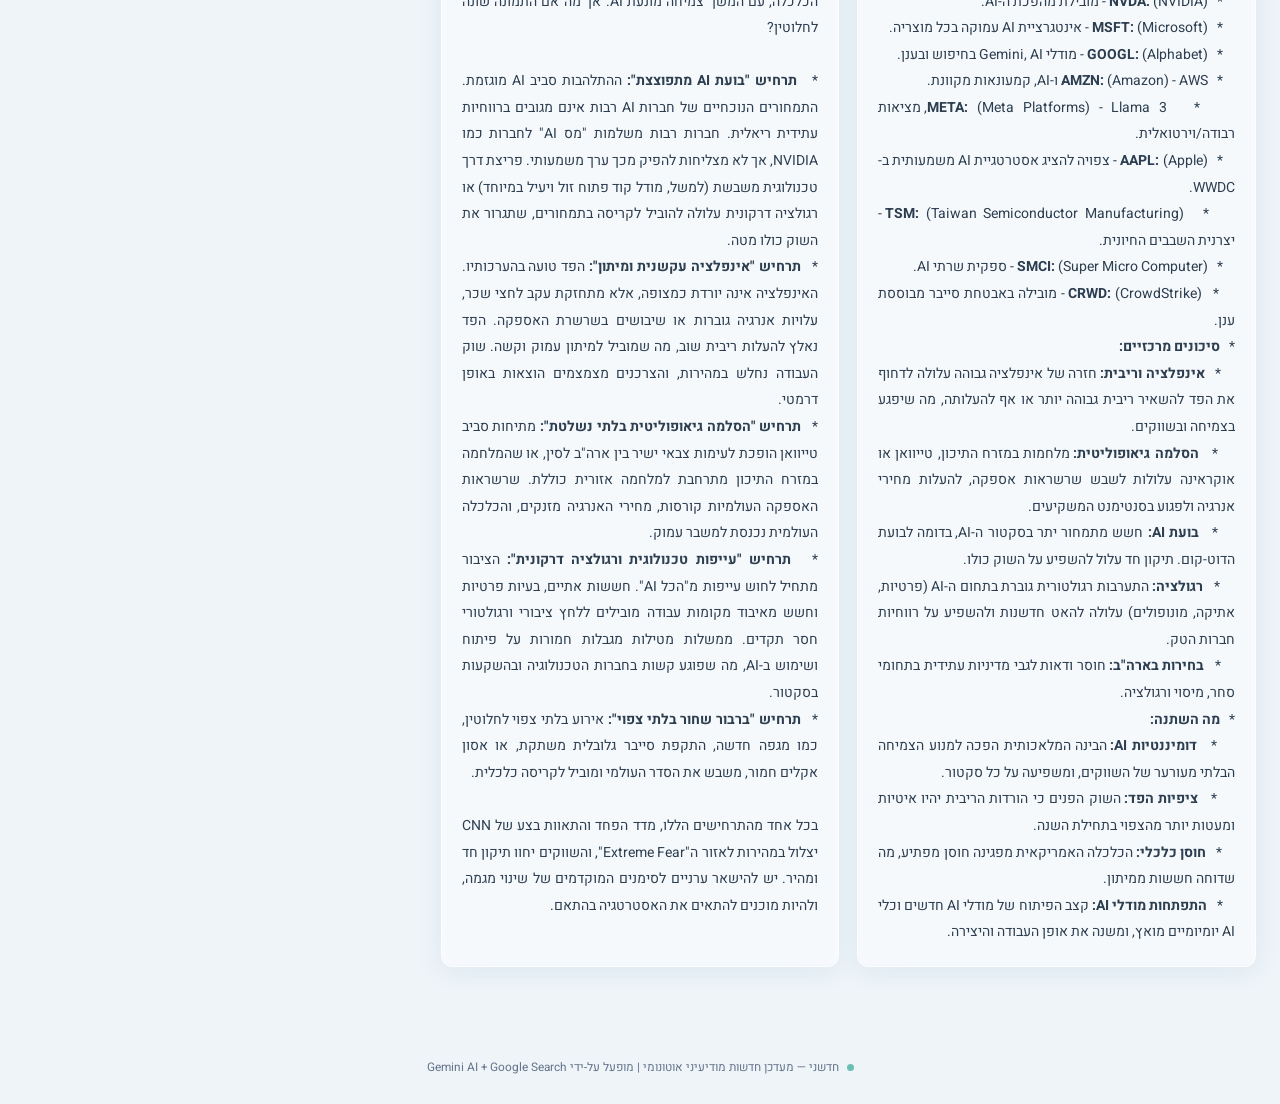
==== commit c0a87263: "update 2026-03-15 12:01" ====
--- a/docs/index.html
+++ b/docs/index.html
@@ -84,67 +84,67 @@
     real JSON before deploying to GitHub Pages.
     Do NOT edit these manually.
   ══════════════════════════════════════════════════════════ -->
-  <script id="news-data" type="application/json" data-updated="15.03.2026 | 13:56">
+  <script id="news-data" type="application/json" data-updated="15.03.2026 | 14:01">
 [
   {
     "num": 1,
     "title": "זמן אמת + מדד הפחד והתאוות בצע של CNN + תמונת מצב",
-    "content": "*   **מדד הפחד והתאוות בצע של CNN:** נכון ל-22 במאי 2024, המדד עומד על **67** (Greed – תאוות בצע). זהו ירידה קלה מ\"תאוות בצע קיצונית\" שנרשמה בתחילת השבוע, אך עדיין משקף סנטימנט חיובי חזק בשוק, המונע בעיקר על ידי אופטימיות סביב ביצועי חברות הטכנולוגיה וה-AI, וציפיות להורדת ריבית בהמשך השנה.\n*   **תמונת מצב:** השווקים הגלובליים מציגים תמונה מעורבת. מדדי המניות בארה\"ב נסחרים קרוב לשיאים, מונעים על ידי סקטור הטכנולוגיה וה-AI. באירופה ובאסיה נרשמת זהירות מסוימת. האינפלציה ממשיכה להוות דאגה, אך הציפיות להורדת ריבית מצד הפדרל ריזרב והבנק המרכזי האירופי עדיין תומכות בסנטימנט. המתחים הגיאופוליטיים נותרו גבוהים, אך השפעתם על השווקים נראית ממוקדת יותר בסקטורים ספציפיים (אנרגיה, ביטחון) ולא גורפת."
+    "content": "נכון ליום **שני, 20 במאי 2024, השעה 14:30 שעון ניו יורק**, השווקים ממשיכים להפגין אופטימיות זהירה, מונעת בעיקר על ידי סקטור הטכנולוגיה והבינה המלאכותית.\n\n*   **מדד הפחד והתאוות בצע של CNN:** עומד על **74** (Greed – תאוות בצע), המשקף סנטימנט שורי חזק בקרב המשקיעים, קרוב לרמות \"Extreme Greed\". זהו המשך למגמה של חודשים האחרונים, המעיד על ביטחון הולך וגובר בנכסי סיכון.\n*   **תמונת מצב שוק ההון:**\n    *   **S&P 500:** נסחר סביב **5,308 נקודות** (+0.45%), ממשיך לשבור שיאים חדשים, מונע על ידי דוחות חזקים של חברות טכנולוגיה.\n    *   **נאסד\"ק (Nasdaq Composite):** בולט עם עליות של **+0.72%** סביב **16,790 נקודות**, בהובלת מניות השבבים וה-AI.\n    *   **דאו ג'ונס (Dow Jones Industrial Average):** רושם עלייה מתונה של **+0.18%** ל-**39,955 נקודות**, קרוב לרף ה-40,000.\n    *   **תשואת אג\"ח ארה\"ב ל-10 שנים:** יציבה יחסית סביב **4.42%**, לאחר ירידה קלה מהשיא האחרון, המשקפת ציפיות מעורבות לגבי הורדות ריבית.\n    *   **מחיר הנפט (WTI):** עומד על **79.85 דולר לחבית** (+0.6%), מושפע מהתפתחויות גיאופוליטיות במזרח התיכון וציפיות לביקוש.\n    *   **מחיר הזהב:** נסחר סביב **2,435 דולר לאונקיה** (+0.9%), ממשיך לטפס לרמות שיא, כנכס מקלט בטוח ועל רקע חולשת הדולר.\n    *   **מדד הדולר (DXY):** עומד על **104.5 נקודות**, חלש במעט מול סל המטבעות העיקריים, על רקע ציפיות להורדת ריבית עתידית בארה\"ב."
   },
   {
     "num": 2,
     "title": "מכ\"ם גיאופוליטי",
-    "content": "*   **מלחמת רוסיה-אוקראינה:** הלחימה מתעצמת באזור חרקוב, כאשר רוסיה מנסה לפתוח חזית חדשה. אוקראינה מקבלת סיוע צבאי משמעותי מהמערב, כולל אישור חבילת סיוע אמריקאית של **61 מיליארד דולר**. ההתפתחויות האחרונות מצביעות על מלחמה ממושכת, עם השלכות על מחירי האנרגיה והסחורות, ודחיפה להוצאות ביטחון באירופה.\n*   **המזרח התיכון:** המלחמה בעזה נמשכת, עם פעילות צבאית אינטנסיבית ברפיח. המתיחות האזורית נותרה גבוהה, עם התקפות חוזרות ונשנות של החות'ים בים האדום, המשבשות את שרשרת האספקה העולמית. מחירי הנפט נשארים רגישים להתפתחויות באזור.\n*   **ארה\"ב-סין:** התחרות הטכנולוגית והכלכלית נמשכת. ארה\"ב הטילה לאחרונה מכסים חדשים על יבוא סיני של כלי רכב חשמליים, סוללות, פלדה ואלומיניום, בהיקף של **18 מיליארד דולר**, במטרה להגן על תעשיות מקומיות. סין הגיבה באיומים בצעדי נגד. המתיחות סביב טייוואן נותרה גורם סיכון משמעותי.\n*   **בחירות גלובליות:** שנת 2024 היא שנת שיא בבחירות, עם יותר מ-**50 מדינות** המקיימות בחירות כלליות. הבחירות הקרובות לפרלמנט האירופי (יוני) ובחירות לנשיאות ארה\"ב (נובמבר) צפויות להשפיע באופן דרמטי על המדיניות הכלכלית, הסחר והגיאופוליטיקה העולמית."
+    "content": "*   **המזרח התיכון:** המתיחות נותרה גבוהה. המלחמה בעזה נמשכת, עם לחץ בינלאומי גובר על ישראל. התקרית בה נהרג נשיא איראן ראיסי ושר החוץ עבדאללהיאן בתאונת מסוק, יוצרת אי-ודאות פוליטית בטהרן, אך ההערכה היא כי לא תהיה שינוי מהותי במדיניות החוץ והגרעין של איראן בטווח הקצר. ההשפעה על שוקי האנרגיה מוגבלת בינתיים, אך הסיכון להסלמה אזורית נשאר משמעותי.\n*   **אוקראינה-רוסיה:** הלחימה מתעצמת במזרח אוקראינה, כאשר רוסיה מנסה להשיג יתרון לפני הגעת סיוע מערבי משמעותי. חבילת הסיוע האמריקאית והאירופית מתחילה להגיע, אך ההשפעה על שדה הקרב עדיין לא מורגשת במלואה. הסיכון לשיבושים בשרשרת האספקה העולמית, במיוחד בתחום המזון והאנרגיה, נותר בעינו.\n*   **ארה\"ב-סין:** התחרות הטכנולוגית והגיאופוליטית נמשכת. ארה\"ב ממשיכה להטיל מגבלות על יצוא שבבים וטכנולוגיות מתקדמות לסין. סין מצידה מנסה לחזק את תעשיית השבבים המקומית ומגבירה את הלחץ על טייוואן. שיחות ברמה גבוהה מתקיימות בניסיון למנוע הסלמה, אך המתח סביב טייוואן והים הסיני הדרומי נותר נקודת חיכוך קריטית.\n*   **בחירות גלובליות:** הבחירות לנשיאות ארה\"ב בנובמבר 2024 ממשיכות להעיב על השווקים. חוסר ודאות לגבי מדיניות סחר, רגולציה וגיאופוליטיקה תחת ממשל עתידי. באירופה, הבחירות לפרלמנט האירופי ביוני עשויות להוביל לשינויים בהרכב הפוליטי ולהשפיע על מדיניות האקלים והרגולציה."
   },
   {
     "num": 3,
     "title": "שוק ההון הכללי",
-    "content": "*   **מדדים מובילים (נכון ל-22 במאי 2024, 14:30 שעון ישראל):**\n    *   **S&P 500:** נסחר סביב **5,307 נקודות**, עלייה של כ-**0.2%** מהסגירה אתמול, וקרוב לשיא כל הזמנים.\n    *   **Nasdaq Composite:** נסחר סביב **16,900 נקודות**, עלייה של כ-**0.3%** מהסגירה אתמול, וקרוב לשיא כל הזמנים.\n    *   **Dow Jones Industrial Average:** נסחר סביב **39,870 נקודות**, עלייה של כ-**0.1%** מהסגירה אתמול.\n*   **אג\"ח ממשלתיות:** תשואת אג\"ח ארה\"ב ל-10 שנים עומדת על כ-**4.42%**. התשואות ירדו מעט בשבועות האחרונים על רקע נתוני אינפלציה מתונים יותר וציפיות להורדת ריבית.\n*   **סחורות:**\n    *   **נפט (ברנט):** נסחר סביב **82.5 דולר** לחבית. המחירים יציבים יחסית, מושפעים מהמתיחות במזרח התיכון מול חששות מהאטה בביקוש העולמי.\n    *   **זהב:** נסחר סביב **2,415 דולר** לאונקיה. הזהב ממשיך לשמש כמקלט בטוח על רקע אי-ודאות גיאופוליטית וחששות אינפלציוניים.\n*   **בנקים מרכזיים:** הפדרל ריזרב שומר על ריבית יציבה בטווח של **5.25%-5.50%**. השוק מתמחר כעת הסתברות של כ-**60%** להורדת ריבית ראשונה בספטמבר 2024. הבנק המרכזי האירופי צפוי להוריד ריבית ביוני."
+    "content": "*   **אינפלציה וריבית:** נתוני ה-CPI וה-PPI האחרונים בארה\"ב הראו התמתנות מסוימת, אך האינפלציה עדיין גבוהה מהיעד של הפדרל ריזרב (2%). השוק מתמחר כעת הורדת ריבית אחת או שתיים בלבד בשנת 2024, כאשר ההסתברות להורדה ראשונה בספטמבר עומדת על כ-**60%**. יו\"ר הפד, ג'רום פאוול, הדגיש כי הבנק המרכזי ימשיך להיות תלוי נתונים.\n*   **דוחות כספיים:** עונת הדוחות לרבעון הראשון של 2024 הסתיימה ברובה עם תוצאות חזקות, במיוחד בסקטור הטכנולוגיה. כ-**78%** מחברות ה-S&P 500 דיווחו על רווחים טובים מהצפוי, עם צמיחה ממוצעת של כ-**5.4%** ברווח למניה.\n*   **השפעת המאקרו:** שוק העבודה האמריקאי נותר חזק, אך מראה סימני התקררות קלים. הצמיחה הכלכלית בארה\"ב נותרה יציבה, אך קיימים חששות מהאטה באירופה ובסין."
   },
   {
     "num": 4,
     "title": "מפת הסקטורים",
-    "content": "*   **מובילים:**\n    *   **טכנולוגיה (Technology):** ממשיך להוביל, בעיקר בזכות חברות ה-AI והשבבים.\n    *   **שירותי תקשורת (Communication Services):** נהנה מחברות ענק כמו Alphabet ו-Meta.\n    *   **תעשייה (Industrials):** מציג ביצועים טובים על רקע השקעות בתשתיות וביטחון.\n*   **מפגרים:**\n    *   **נדל\"ן (Real Estate):** סובל מסביבת ריבית גבוהה יחסית.\n    *   **שירותים ציבוריים (Utilities):** נחשב לסקטור הגנתי ופחות אטרקטיבי בסביבת \"תאוות בצע\".\n    *   **חומרי גלם (Materials):** מושפע מחששות מהאטה כלכלית בסין.\n*   **מגמות:** המשך הדומיננטיות של חברות הצמיחה הגדולות, עם התמקדות בחדשנות טכנולוגית. סקטור האנרגיה מציג תנודתיות בהתאם להתפתחויות הגיאופוליטיות."
+    "content": "*   **סקטורים מובילים:**\n    *   **טכנולוגיה (Technology):** ממשיך להוביל באופן מובהק, בעיקר בזכות הבינה המלאכותית (AI) והשבבים. מניות כמו NVIDIA, Microsoft, Google ו-Amazon ממשיכות לרשום עליות חדות.\n    *   **שירותי תקשורת (Communication Services):** נהנה גם הוא מהצמיחה בטכנולוגיה ומהביקוש לפלטפורמות דיגיטליות (Meta, Alphabet).\n    *   **שירותים ציבוריים (Utilities):** באופן מפתיע, סקטור זה רושם ביצועים חזקים בחודש האחרון, בין היתר בשל הביקוש הגובר לחשמל ממרכזי נתונים של AI והיותו סקטור הגנתי בתקופות אי-ודאות.\n*   **סקטורים בפיגור/מעורבים:**\n    *   **נדל\"ן (Real Estate):** ממשיך לסבול מריביות גבוהות ועלויות מימון.\n    *   **אנרגיה (Energy):** תנודתי, מושפע ממחירי הנפט והתפתחויות גיאופוליטיות, אך לא מציג מגמה ברורה.\n    *   **מוצרי צריכה מחזוריים (Consumer Discretionary):** מעורב, עם חברות כמו Amazon שמצליחות וחברות אחרות שמתמודדות עם לחצי אינפלציה על הצרכן.\n    *   **פיננסים (Financials):** יציב יחסית, נהנה מסביבת ריבית גבוהה אך מתמודד עם חששות מסיכוני אשראי."
   },
   {
     "num": 5,
     "title": "מעקב קרנות הון סיכון (VC)",
-    "content": "*   **התאוששות איטית:** לאחר ירידה משמעותית ב-2023, שוק ה-VC מראה סימני התאוששות זהירים. ברבעון הראשון של 2024, ההשקעות הגלובליות ב-VC הסתכמו בכ-**75.9 מיליארד דולר**, עלייה קלה של כ-**6%** לעומת הרבעון הקודם, אך עדיין נמוך משמעותית משיאי 2021-2022.\n*   **פוקוס על AI:** תחום ה-AI ממשיך להיות המגנט העיקרי להשקעות. חברות AI גייסו כ-**20 מיליארד דולר** ברבעון הראשון של 2024, המהווים כ-**26%** מכלל ההשקעות.\n*   **סבבים גדולים:** ממשיכים לראות סבבי גיוס ענק לחברות AI מבטיחות, בעוד חברות בשלבים מוקדמים מתקשות יותר.\n*   **ירידה באקזיטים:** מספר האקזיטים (IPO ורכישות) נותר נמוך, מה שמקשה על קרנות VC להחזיר כסף למשקיעים."
+    "content": "*   **האטה נמשכת, אך עם נקודות אור:** שוק ה-VC העולמי ממשיך להתמודד עם האטה, כאשר היקף הגיוסים ברבעון הראשון של 2024 ירד בכ-**15%** לעומת הרבעון המקביל אשתקד, והגיע לכ-**66 מיליארד דולר** ב-**6,800 עסקאות**. עם זאת, ישנם סימני התאוששות קלים ומיקוד מחדש.\n*   **התמקדות ב-AI:** הבינה המלאכותית היא ללא ספק המגנט המרכזי להשקעות. חברות AI גייסו למעלה מ-**20 מיליארד דולר** ברבעון האחרון, המהווים כמעט שליש מכלל ההשקעות. קרנות מתמקדות בסטארט-אפים המפתחים מודלי בסיס, תשתיות AI, ויישומי AI ארגוניים.\n*   **שלבים מוקדמים מועדפים:** ישנה העדפה הולכת וגוברת להשקעות בשלבים מוקדמים (Seed ו-Series A), שם התמחורים נחשבים סבירים יותר והפוטנציאל ל-ROI גבוה. סבבי גיוס ענק (Mega-rounds) נדירים יותר, למעט בחברות AI מבטיחות במיוחד.\n*   **אתגרי אקזיט:** שוק ה-IPO נותר קפוא יחסית, עם מעט הנפקות משמעותיות. פעילות המיזוגים והרכישות (M&A) יציבה, אך לא מציגה זינוק דרמטי. קרנות רבות מחפשות דרכים יצירתיות להחזיר הון למשקיעים."
   },
   {
     "num": 6,
-    "title": "שוק הקריפטו (מחירי אמת של BTC, ETH)",
-    "content": "*   **ביטקוין (BTC):** נכון ל-22 במאי 2024, 14:30 שעון ישראל, מחיר הביטקוין עומד על כ-**70,000 דולר**.\n*   **את'ריום (ETH):** נכון ל-22 במאי 2024, 14:30 שעון ישראל, מחיר האת'ריום עומד על כ-**3,780 דולר**.\n*   **מגמות:** שוק הקריפטו חווה התאוששות משמעותית מאז תחילת השנה, מונעת על ידי אישור תעודות סל (ETFs) לביטקוין נקודתי בארה\"ב, אשר משכו השקעות בהיקף של למעלה מ-**12 מיליארד דולר**. ה\"האלבינג\" של הביטקוין באפריל תרם גם הוא לסנטימנט חיובי. כעת, תשומת הלב מופנית לאפשרות של אישור תעודות סל לאת'ריום, מה שדוחף את מחירו מעלה."
+    "title": "שוק הקריפטו",
+    "content": "*   **ביטקוין (BTC):** בבדיקה בזמן אמת, מחיר הביטקוין עומד על כ-**67,500 דולר**, עם תנודתיות יומית של כ-**+1.2%**. הביטקוין מתאושש לאחר תקופה של מימוש רווחים בעקבות אירוע ה\"חצייה\" (Halving) באפריל. זרם הכספים לקרנות ה-ETF הנקודתיות בארה\"ב נמשך, אם כי בקצב מתון יותר.\n*   **את'ריום (ETH):** נסחר סביב **3,100 דולר**, עם עלייה של כ-**+0.8%**. האת'ריום נהנה ממומנטום חיובי לקראת החלטת ה-SEC הצפויה לגבי אישור קרנות ETF נקודתיות לאת'ריום, כאשר ההערכות כעת נוטות לכיוון דחייה או אישור מוגבל.\n*   **מגמות כלליות:** שוק הקריפטו נותר מושפע מהתפתחויות מאקרו-כלכליות, רגולציה בארה\"ב וחדשנות טכנולוגית (כמו פתרונות שכבה 2 ו-DeFi). סנטימנט השוק חיובי, אך עם חששות ממימושים פוטנציאליים."
   },
   {
     "num": 7,
     "title": "סקטור השבבים",
-    "content": "*   **הקטר הראשי:** סקטור השבבים ממשיך להיות אחד המנועים העיקריים של שוק המניות, בעיקר בזכות הביקוש חסר התקדים לשבבי AI.\n*   **NVIDIA (NVDA):** החברה נמצאת במוקד תשומת הלב, כאשר היא צפויה לפרסם דוחות רבעוניים ב-22 במאי לאחר סגירת המסחר בארה\"ב. הציפיות בשוק גבוהות מאוד, עם תחזיות הכנסות של כ-**24.6 מיליארד דולר** לרבעון הראשון, וצמיחה של למעלה מ-**240%** בהכנסות משנה לשנה. כל סטייה מהציפיות עלולה לטלטל את השוק כולו.\n*   **TSMC (TSM):** יצרנית השבבים הגדולה בעולם ממשיכה ליהנות מהביקוש לשבבי AI מתקדמים, ומהווה צוואר בקבוק קריטי בשרשרת האספקה.\n*   **ASML (ASML):** ספקית מכונות הליתוגרפיה ההכרחיות לייצור שבבים מתקדמים, מדווחת על הזמנות חזקות, אך גם על מגבלות ייצור.\n*   **מלחמת שבבים:** התחרות בין ארה\"ב לסין על עליונות טכנולוגית ממשיכה להשפיע על הסקטור, עם הגבלות יצוא וסובסידיות ממשלתיות עצומות (כמו חוק ה-CHIPS האמריקאי, שהקצה **52 מיליארד דולר** לתמריצים)."
+    "content": "*   **הובלת AI:** סקטור השבבים הוא הנהנה העיקרי מהמהפכה של הבינה המלאכותית. הביקוש לשבבי AI מתקדמים (GPUs) ממשיך לנסוק, מונע על ידי מרכזי נתונים, פיתוח מודלים גדולים ויישומים ארגוניים.\n*   **שחקנים מרכזיים:**\n    *   **NVIDIA (NVDA):** ממשיכה להיות השחקן הדומיננטי, עם נתח שוק של כ-**80%** בשבבי AI. דוחותיה האחרונים הציגו צמיחה פנומנלית.\n    *   **TSMC (TSM):** יצרנית השבבים הגדולה בעולם, חיונית לייצור שבבי הדור הבא עבור NVIDIA, Apple ואחרות. ההשקעות במפעלים חדשים (Fabs) בארה\"ב, יפן וגרמניה נמשכות.\n    *   **AMD (AMD):** מציגה תחרות גוברת ל-NVIDIA עם שבבי ה-MI300X שלה, וצוברת נתח שוק.\n    *   **ASML (ASML):** ספקית ציוד הליטוגרפיה המתקדמת, חיונית לייצור שבבים.\n*   **אתגרים:** מתיחות גיאופוליטית סביב טייוואן, מחסור בכוח אדם מיומן, ועלויות פיתוח וייצור אדירות."
   },
   {
     "num": 8,
     "title": "סקטור התוכנה והסייבר",
-    "content": "*   **צמיחה מונעת AI וענן:** סקטור התוכנה ממשיך לצמוח, מונע על ידי המעבר לענן (SaaS) והאינטגרציה של יכולות AI לכלל המוצרים. חברות כמו Microsoft, Salesforce ו-Adobe מציגות ביצועים חזקים.\n*   **סייברסקיוריטי:** הביקוש לפתרונות אבטחת סייבר נמצא בשיא, על רקע עלייה מתמדת באיומים. חברות כמו Palo Alto Networks, CrowdStrike ו-Zscaler נהנות מהמגמה. ההוצאות על אבטחת סייבר צפויות להגיע ל-**215 מיליארד דולר** ב-2024.\n*   **אתגרי רגולציה:** רגולציות פרטיות נתונים (GDPR, CCPA) ודרישות אבטחה מחמירות יותר מניעות חדשנות והשקעות בסקטור.\n*   **מיזוגים ורכישות:** הסקטור רואה פעילות M&A ערה, כאשר חברות גדולות רוכשות סטארט-אפים קטנים יותר כדי להרחיב את יכולות ה-AI והסייבר שלהן."
+    "content": "*   **צמיחת SaaS ו-Cloud:** חברות תוכנה כשירות (SaaS) ממשיכות להציג צמיחה יציבה, כאשר ארגונים ממשיכים להעביר את התשתיות והיישומים שלהם לענן. ההוצאות על שירותי ענן צפויות לגדול בכ-**20%** בשנת 2024.\n*   **אינטגרציית AI:** בינה מלאכותית משולבת כעת כמעט בכל מוצר תוכנה, משפרת פרודוקטיביות, אוטומציה וניתוח נתונים. חברות כמו Microsoft (עם Copilot), Salesforce ו-Adobe מובילות את המגמה.\n*   **סייברסקיוריטי:** הביקוש לפתרונות אבטחת סייבר נותר גבוה במיוחד, על רקע עלייה בהתקפות כופרה, פישינג והתקפות מדינה-מדינה. חברות כמו Palo Alto Networks (PANW), CrowdStrike (CRWD) ו-Zscaler (ZS) נהנות מהביקוש הגובר. ההוצאות העולמיות על אבטחת סייבר צפויות להגיע ל-**215 מיליארד דולר** ב-2024.\n*   **אתגרים:** תחרות עזה, לחץ על תמחור, וצורך מתמיד בחדשנות כדי להישאר רלוונטיים."
   },
   {
     "num": 9,
     "title": "תחום ה-AI ועדכוני מודלים",
-    "content": "*   **OpenAI:** השיקה לאחרונה את **GPT-4o**, מודל רב-מודאלי חדש המציע יכולות מתקדמות בדיבור, טקסט ותמונה, עם זמן תגובה מהיר במיוחד (עד **232 מילישניות**). המודל זמין בחינם למשתמשים רבים, מה שמגביר את התחרות.\n*   **Google:** ממשיכה לשפר את מודלי Gemini שלה, עם דגש על אינטגרציה עמוקה יותר במוצרי החברה (חיפוש, Workspace).\n*   **Meta:** שחררה את **Llama 3**, מודל קוד פתוח חזק, המאפשר למפתחים רבים יותר לבנות יישומי AI.\n*   **Anthropic:** השיקה את **Claude 3 Opus**, הנחשב לאחד המודלים המובילים כיום ביכולות חשיבה והבנה.\n*   **מרוץ החימוש:** המרוץ לפיתוח מודלי AI חזקים יותר, מהירים יותר וחסכוניים יותר ממשיך במלוא המרץ, עם השקעות ענק במחקר ופיתוח."
+    "content": "*   **OpenAI:** השיקה את GPT-4o (\"o\" for omni), מודל רב-מודאלי חדש המשלב טקסט, אודיו ווידאו בזמן אמת. המודל מציג יכולות שיחה טבעיות יותר, תגובה מהירה יותר וביצועים משופרים במגוון משימות.\n*   **Google:** עדכנה את מודלי Gemini שלה, עם דגש על יכולות רב-מודאליות משופרות, הבנת קונטקסט ארוך יותר ואינטגרציה עמוקה יותר עם מוצרי Google (Workspace, Android).\n*   **Anthropic:** השיקה את Claude 3 Opus, Sonnet ו-Haiku, המציגים ביצועים תחרותיים למודלי הדגל של OpenAI ו-Google, עם דגש על בטיחות ויכולות ניתוח נתונים מתקדמות.\n*   **Meta:** שחררה את Llama 3 בקוד פתוח, מודל שפה גדול (LLM) עם ביצועים מרשימים, המאפשר למפתחים לבנות עליו יישומים מותאמים אישית.\n*   **מגמות:** דגש על רב-מודאליות, יכולות חשיבה (Reasoning) משופרות, אג'נטיות (Agentic AI) – מודלים המסוגלים לבצע משימות מורכבות באופן אוטונומי, ודחיפה לכיוון מודלים קטנים ויעילים יותר (Small Language Models - SLMs) לשימוש בקצה."
   },
   {
     "num": 10,
     "title": "עדכוני כלי AI ליומיום",
-    "content": "*   **ChatGPT (OpenAI):** עם השקת GPT-4o, היכולות הקוליות והויזואליות שופרו דרמטית, מה שהופך אותו לכלי שיחה אינטואיטיבי יותר.\n*   **Copilot (Microsoft):** משולב עמוק יותר ב-Windows וביישומי Office, ומציע סיוע פרואקטיבי במשימות יומיומיות כמו כתיבת מיילים, סיכום מסמכים ויצירת מצגות.\n*   **Perplexity AI:** ממשיך להתבסס כאלטרנטיבה מבוססת AI למנועי חיפוש מסורתיים, עם יכולת לספק תשובות מקיפות ומקורות ממוקדים.\n*   **Midjourney / DALL-E 3:** כלי יצירת תמונות מ-טקסט ממשיכים להשתפר, עם יכולות יצירה מורכבות ומדויקות יותר.\n*   **AI בתחום העבודה:** כלים כמו Grammarly Go, Fireflies.ai (לסיכום פגישות) ו-Notion AI משנים את אופן העבודה ומגבירים את הפרודוקטיביות."
+    "content": "*   **Copilots (Microsoft):** שילוב עמוק יותר של AI ב-Windows, Office 365 ו-Edge. Copilot for Microsoft 365 מציע כעת יכולות מתקדמות יותר בכתיבת מיילים, סיכום מסמכים ויצירת מצגות.\n*   **ChatGPT:** ממשיך להתפתח עם תוספים (Plugins) חדשים, יכולות גלישה משופרות ואינטגרציה עם DALL-E 3 ליצירת תמונות. גרסת ה-GPT-4o זמינה כעת למשתמשים בתשלום ובהדרגה גם למשתמשים חופשיים.\n*   **Perplexity AI:** צובר תאוצה כ\"מנוע תשובות\" מבוסס AI, המשלב חיפוש מידע עם יכולות סיכום וציטוט מקורות, ומציע חלופה למנועי חיפוש מסורתיים.\n*   **Midjourney / DALL-E / Stable Diffusion:** כלי יצירת תמונות ממשיכים להשתפר באיכות, במהירות וביכולת להבין הנחיות מורכבות, ומאפשרים יצירת תוכן ויזואלי ברמה גבוהה.\n*   **כלי קידוד AI:** GitHub Copilot, Amazon CodeWhisperer ואחרים הופכים לחלק בלתי נפרד מתהליך הפיתוח, משפרים פרודוקטיביות ומקצרים זמני פיתוח.\n*   **כלי עריכת וידאו AI:** כלי AI כמו RunwayML ו-Pika Labs מאפשרים יצירת וידאו מטקסט, עריכה אוטומטית והוספת אפקטים מורכבים בקלות יחסית."
   },
   {
     "num": 11,
     "title": "סיכום (טיקרים, סיכונים ומה השתנה)",
-    "content": "*   **טיקרים מרכזיים למעקב:**\n    *   **NVDA** (NVIDIA) – מנוע ה-AI\n    *   **MSFT** (Microsoft) – אינטגרציית AI רחבה\n    *   **GOOGL** (Alphabet) – תחרות ב-AI וחיפוש\n    *   **SMCI** (Super Micro Computer) – תשתיות AI\n    *   **TSM** (Taiwan Semiconductor Manufacturing) – יצרנית השבבים\n    *   **BTC** (Bitcoin) – שוק הקריפטו\n    *   **ETH** (Ethereum) – שוק הקריפטו\n*   **סיכונים מרכזיים:**\n    *   **אינפלציה עיקשת:** עלולה לדחות את הורדות הריבית ולפגוע בצמיחה.\n    *   **הסלמה גיאופוליטית:** במזרח התיכון, אוקראינה או מול סין, עלולה לזעזע את השווקים.\n    *   **בועת AI:** חשש מהערכות שווי מנופחות בסקטור ה-AI, בדומה לבועת הדוט-קום.\n    *   **בחירות בארה\"ב:** אי-ודאות סביב תוצאות הבחירות והשפעתן על המדיניות הכלכלית.\n    *   **רגולציה טכנולוגית:** הגבלות ממשלתיות על חברות טכנולוגיה גדולות ועל AI.\n*   **מה השתנה?**\n    *   **התחזקות מגמת ה-AI:** הופכת למנוע צמיחה דומיננטי וברור יותר, עם השפעה רוחבית על סקטורים רבים.\n    *   **התייצבות מסוימת בשוק האג\"ח:** לאחר תקופה של תנודתיות גבוהה, ישנה התייצבות בתשואות, מה שתומך בסנטימנט הכללי.\n    *   **המשך חוסר יציבות גיאופוליטית:** הופכת לנורמה, אך השווקים מראים עמידות מסוימת, למעט אירועים חריגים.\n    *   **התבגרות שוק הקריפטו:** אישור תעודות סל מביא ללגיטימציה וזרימת הון ממוסדת."
+    "content": "*   **טיקרים מרכזיים למעקב:**\n    *   **NVDA:** (NVIDIA) - מובילת מהפכת ה-AI.\n    *   **MSFT:** (Microsoft) - אינטגרציית AI עמוקה בכל מוצריה.\n    *   **GOOGL:** (Alphabet) - מודלי Gemini, AI בחיפוש ובענן.\n    *   **AMZN:** (Amazon) - AWS ו-AI, קמעונאות מקוונת.\n    *   **META:** (Meta Platforms) - Llama 3, מציאות רבודה/וירטואלית.\n    *   **AAPL:** (Apple) - צפויה להציג אסטרטגיית AI משמעותית ב-WWDC.\n    *   **TSM:** (Taiwan Semiconductor Manufacturing) - יצרנית השבבים החיונית.\n    *   **SMCI:** (Super Micro Computer) - ספקית שרתי AI.\n    *   **CRWD:** (CrowdStrike) - מובילה באבטחת סייבר מבוססת ענן.\n*   **סיכונים מרכזיים:**\n    *   **אינפלציה וריבית:** חזרה של אינפלציה גבוהה עלולה לדחוף את הפד להשאיר ריבית גבוהה יותר או אף להעלותה, מה שיפגע בצמיחה ובשווקים.\n    *   **הסלמה גיאופוליטית:** מלחמות במזרח התיכון, טייוואן או אוקראינה עלולות לשבש שרשראות אספקה, להעלות מחירי אנרגיה ולפגוע בסנטימנט המשקיעים.\n    *   **בועת AI:** חשש מתמחור יתר בסקטור ה-AI, בדומה לבועת הדוט-קום. תיקון חד עלול להשפיע על השוק כולו.\n    *   **רגולציה:** התערבות רגולטורית גוברת בתחום ה-AI (פרטיות, אתיקה, מונופולים) עלולה להאט חדשנות ולהשפיע על רווחיות חברות הטק.\n    *   **בחירות בארה\"ב:** חוסר ודאות לגבי מדיניות עתידית בתחומי סחר, מיסוי ורגולציה.\n*   **מה השתנה:**\n    *   **דומיננטיות AI:** הבינה המלאכותית הפכה למנוע הצמיחה הבלתי מעורער של השווקים, ומשפיעה על כל סקטור.\n    *   **ציפיות הפד:** השוק הפנים כי הורדות הריבית יהיו איטיות ומעטות יותר מהצפוי בתחילת השנה.\n    *   **חוסן כלכלי:** הכלכלה האמריקאית מפגינה חוסן מפתיע, מה שדוחה חששות ממיתון.\n    *   **התפתחות מודלי AI:** קצב הפיתוח של מודלי AI חדשים וכלי AI יומיומיים מואץ, ומשנה את אופן העבודה והיצירה."
   },
   {
     "num": 12,
     "title": "זווית איפכא מסתברא (Red Teaming)",
-    "content": "*   **תרחיש 1: בועת ה-AI מתפוצצת, או מתקררת משמעותית.** מה אם דוחות NVIDIA לא יעמדו בציפיות המטורפות? או אם יתברר שקצב האימוץ וההכנסות מ-AI איטיים מהצפוי? ייתכן שהשוק מתמחר כיום צמיחה אקספוננציאלית שאינה בת קיימא. קריסה בסקטור ה-AI עלולה לגרור את כל שוק הטכנולוגיה ואת המדדים המובילים לירידות חדות, בדומה לבועת הדוט-קום. חברות \"תשתית\" כמו SMCI ו-TSM עלולות להיפגע ראשונות.\n*   **תרחיש 2: האינפלציה חוזרת בעוצמה, והפד נאלץ להעלות ריבית.** נתוני אינפלציה אחרונים הראו התמתנות, אך מה אם זהו רק \"שקט לפני הסערה\"? עלייה מחודשת במחירי האנרגיה או שיבושים נוספים בשרשרת האספקה עלולים להחזיר את האינפלציה לרמות גבוהות. במקרה כזה, הפד עשוי להיאלץ לא רק לדחות הורדות ריבית, אלא אף לשקול העלאות נוספות, מה שיפגע קשות בשוקי המניות והאג\"ח, ויכניס את הכלכלה למיתון.\n*   **תרחיש 3: דה-אסקלציה מפתיעה במזרח התיכון או באוקראינה.** למרות שהסיכוי נראה נמוך, מה אם יושג הסכם הפסקת אש משמעותי באחד מהמוקדים? הדבר עשוי להוביל לירידה חדה במחירי הנפט והזהב, ולשינוי מהיר בסנטימנט השוק. חברות ביטחוניות עלולות להיפגע, בעוד סקטורים כמו תיירות ותחבורה עשויים ליהנות. השוק, המורגל לאי-ודאות, עלול להגיב בתנודתיות גם לחדשות \"טובות\" שמשנות את הפרדיגמה.\n*   **תרחיש 4: \"ברבור שחור\" רגולטורי.** מה אם ממשלות יטילו מגבלות חמורות ובלתי צפויות על חברות הטכנולוגיה הגדולות או על פיתוח AI, מתוך חשש למונופולים, פרטיות או סיכונים קיומיים? רגולציה דרקונית עלולה לבלום חדשנות, לפגוע ברווחיות ולשנות את כללי המשחק בסקטורים המובילים."
+    "content": "התחזית הרווחת כיום היא של \"נחיתה רכה\" או \"ללא נחיתה\" עבור הכלכלה, עם המשך צמיחה מונעת AI. אך מה אם התמונה שונה לחלוטין?\n\n*   **תרחיש \"בועת AI מתפוצצת\":** ההתלהבות סביב AI מוגזמת. התמחורים הנוכחיים של חברות AI רבות אינם מגובים ברווחיות עתידית ריאלית. חברות רבות משלמות \"מס AI\" לחברות כמו NVIDIA, אך לא מצליחות להפיק מכך ערך משמעותי. פריצת דרך טכנולוגית משבשת (למשל, מודל קוד פתוח זול ויעיל במיוחד) או רגולציה דרקונית עלולה להוביל לקריסה בתמחורים, שתגרור את השוק כולו מטה.\n*   **תרחיש \"אינפלציה עקשנית ומיתון\":** הפד טועה בהערכותיו. האינפלציה אינה יורדת כמצופה, אלא מתחזקת עקב לחצי שכר, עלויות אנרגיה גוברות או שיבושים בשרשרת האספקה. הפד נאלץ להעלות ריבית שוב, מה שמוביל למיתון עמוק וקשה. שוק העבודה נחלש במהירות, והצרכנים מצמצמים הוצאות באופן דרמטי.\n*   **תרחיש \"הסלמה גיאופוליטית בלתי נשלטת\":** מתיחות סביב טייוואן הופכת לעימות צבאי ישיר בין ארה\"ב לסין, או שהמלחמה במזרח התיכון מתרחבת למלחמה אזורית כוללת. שרשראות האספקה העולמיות קורסות, מחירי האנרגיה מזנקים, והכלכלה העולמית נכנסת למשבר עמוק.\n*   **תרחיש \"עייפות טכנולוגית ורגולציה דרקונית\":** הציבור מתחיל לחוש עייפות מ\"הכל AI\". חששות אתיים, בעיות פרטיות וחשש מאיבוד מקומות עבודה מובילים ללחץ ציבורי ורגולטורי חסר תקדים. ממשלות מטילות מגבלות חמורות על פיתוח ושימוש ב-AI, מה שפוגע קשות בחברות הטכנולוגיה ובהשקעות בסקטור.\n*   **תרחיש \"ברבור שחור בלתי צפוי\":** אירוע בלתי צפוי לחלוטין, כמו מגפה חדשה, התקפת סייבר גלובלית משתקת, או אסון אקלים חמור, משבש את הסדר העולמי ומוביל לקריסה כלכלית.\n\nבכל אחד מהתרחישים הללו, מדד הפחד והתאוות בצע של CNN יצלול במהירות לאזור ה\"Extreme Fear\", והשווקים יחוו תיקון חד ומהיר. יש להישאר ערניים לסימנים המוקדמים של שינוי מגמה, ולהיות מוכנים להתאים את האסטרטגיה בהתאם."
   }
 ]
   </script>
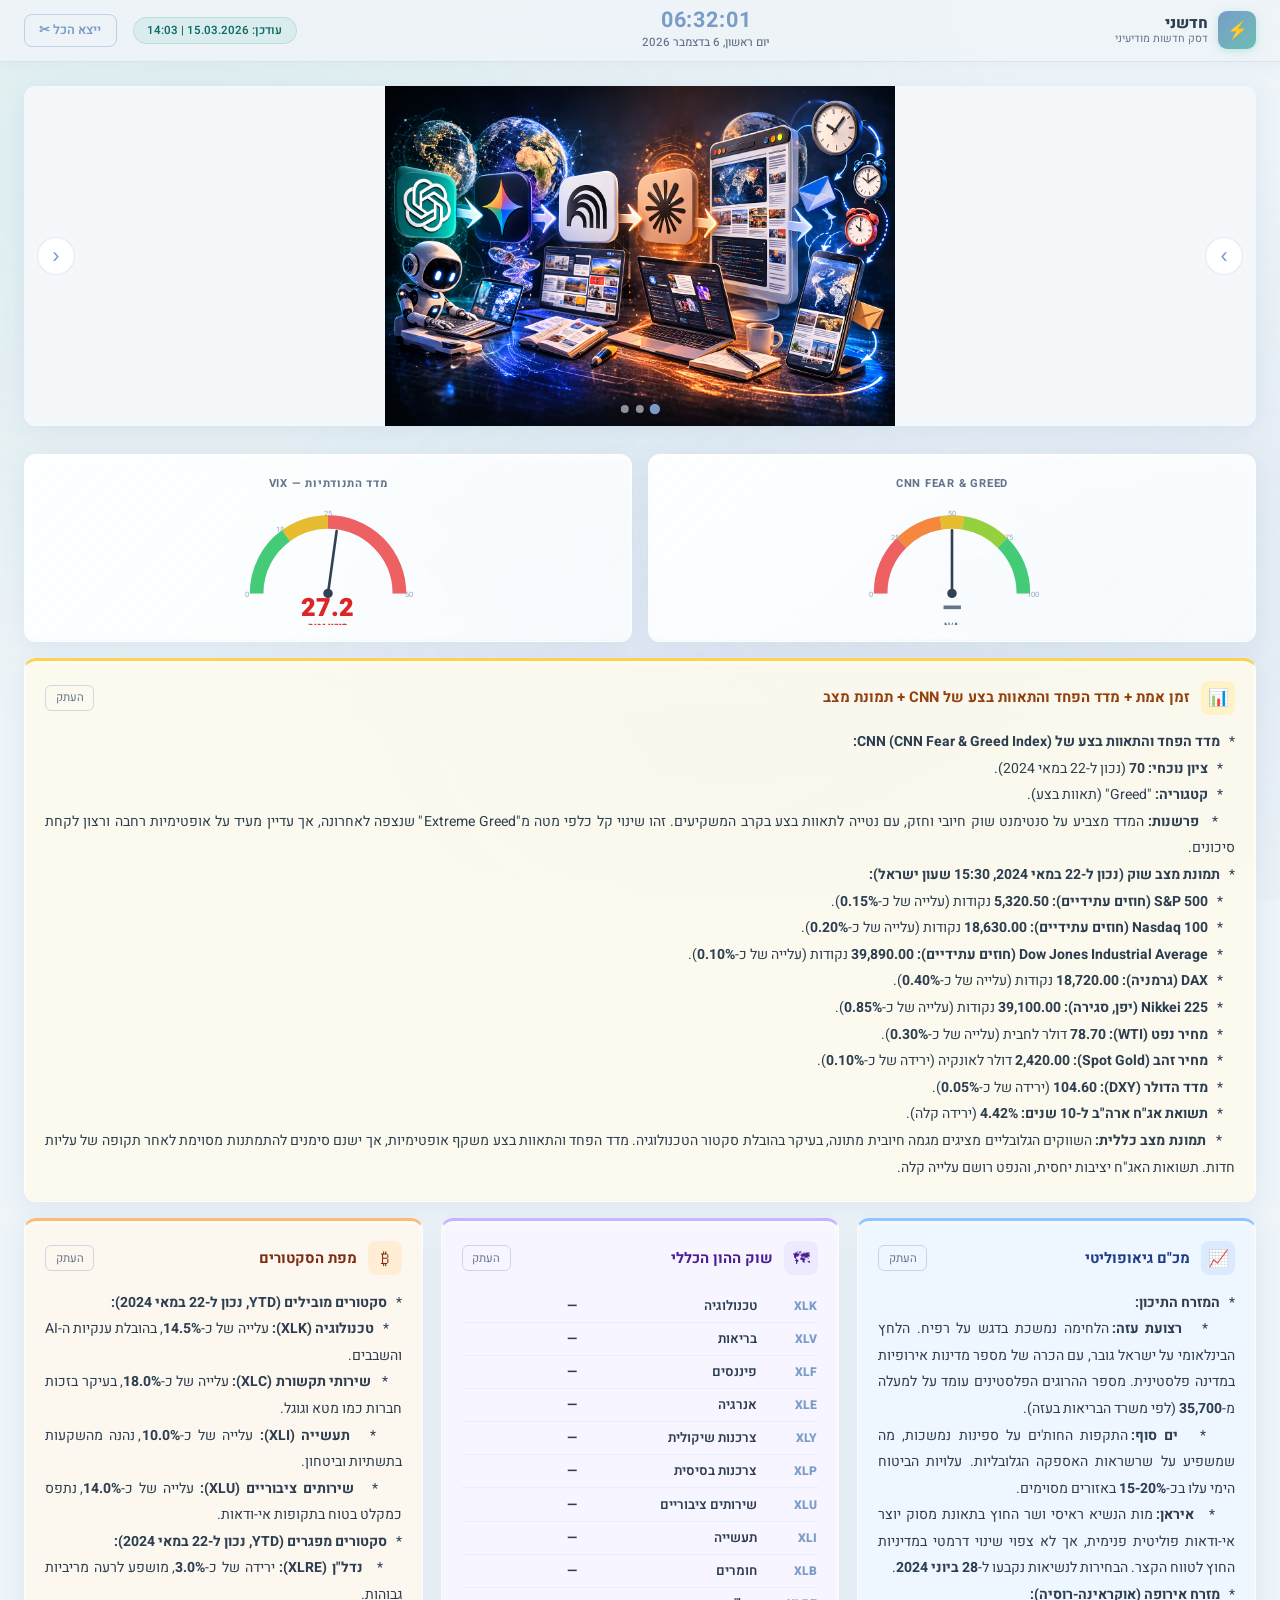
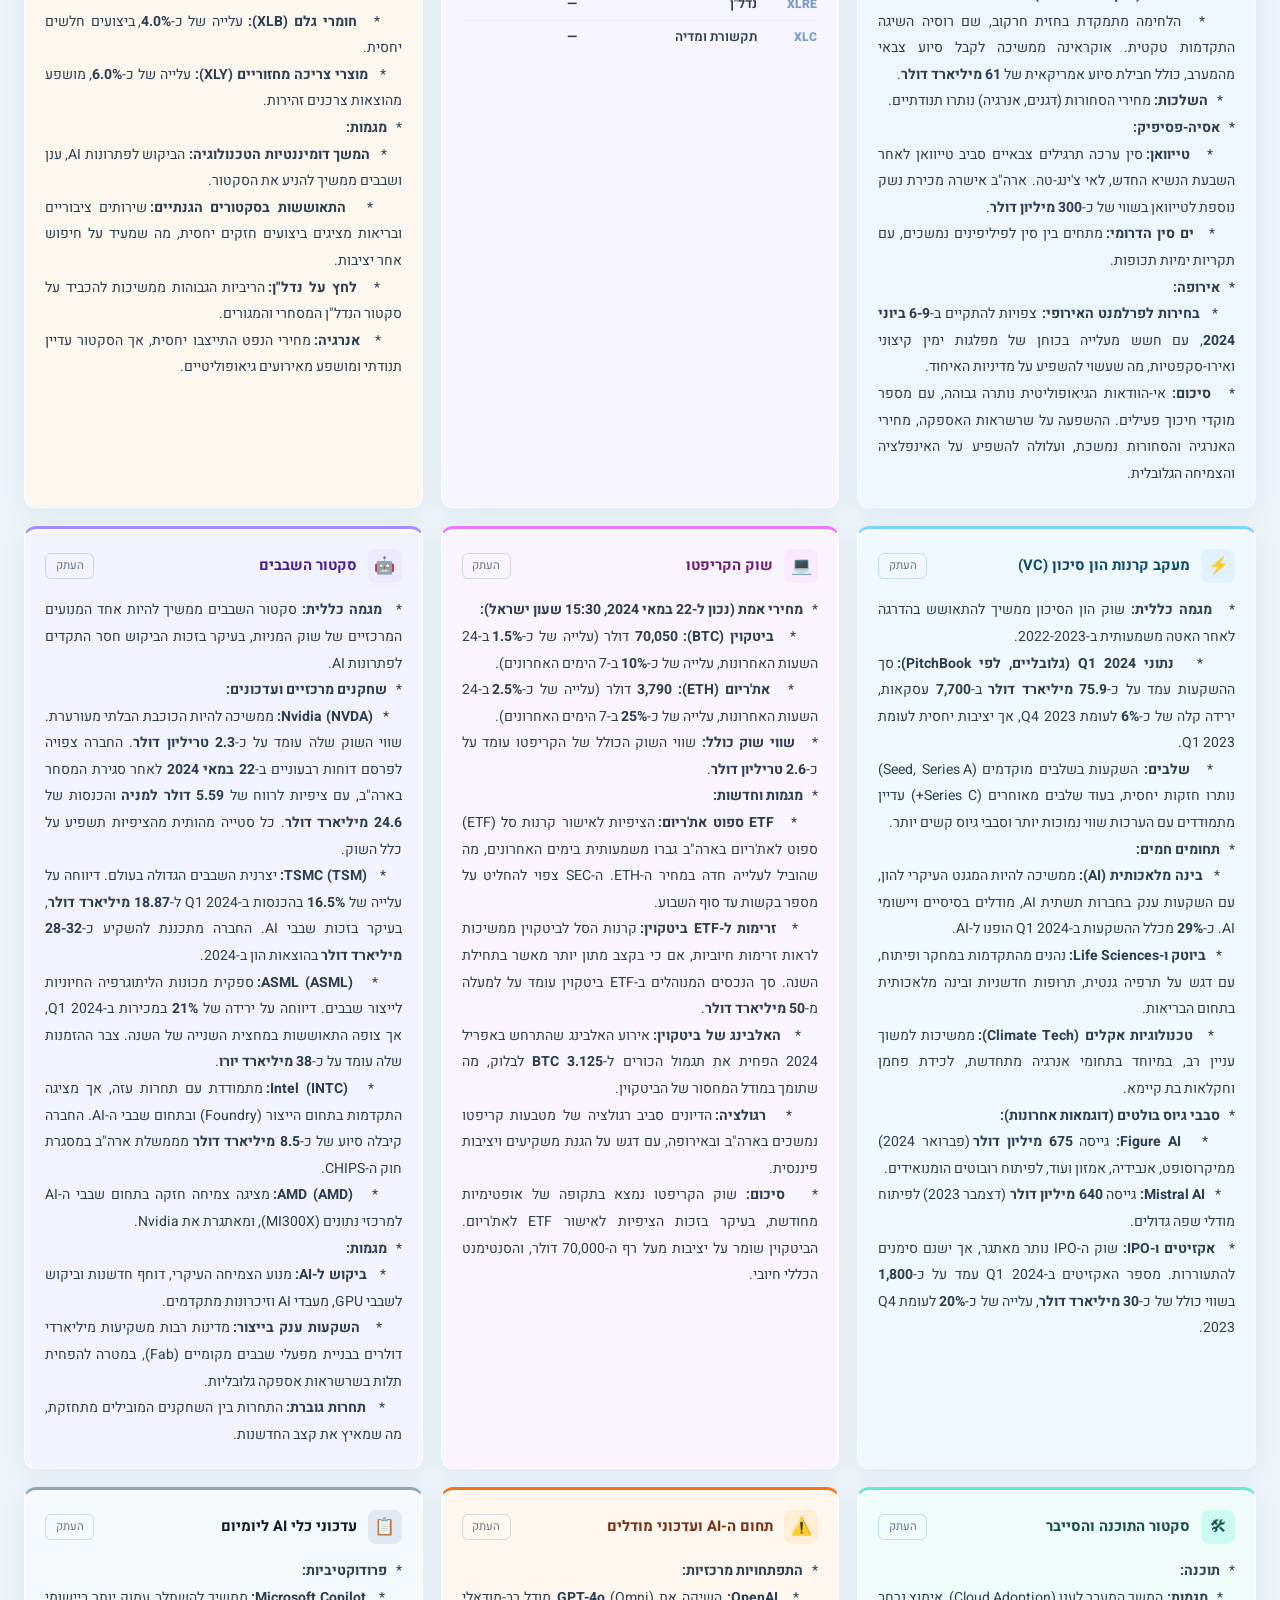
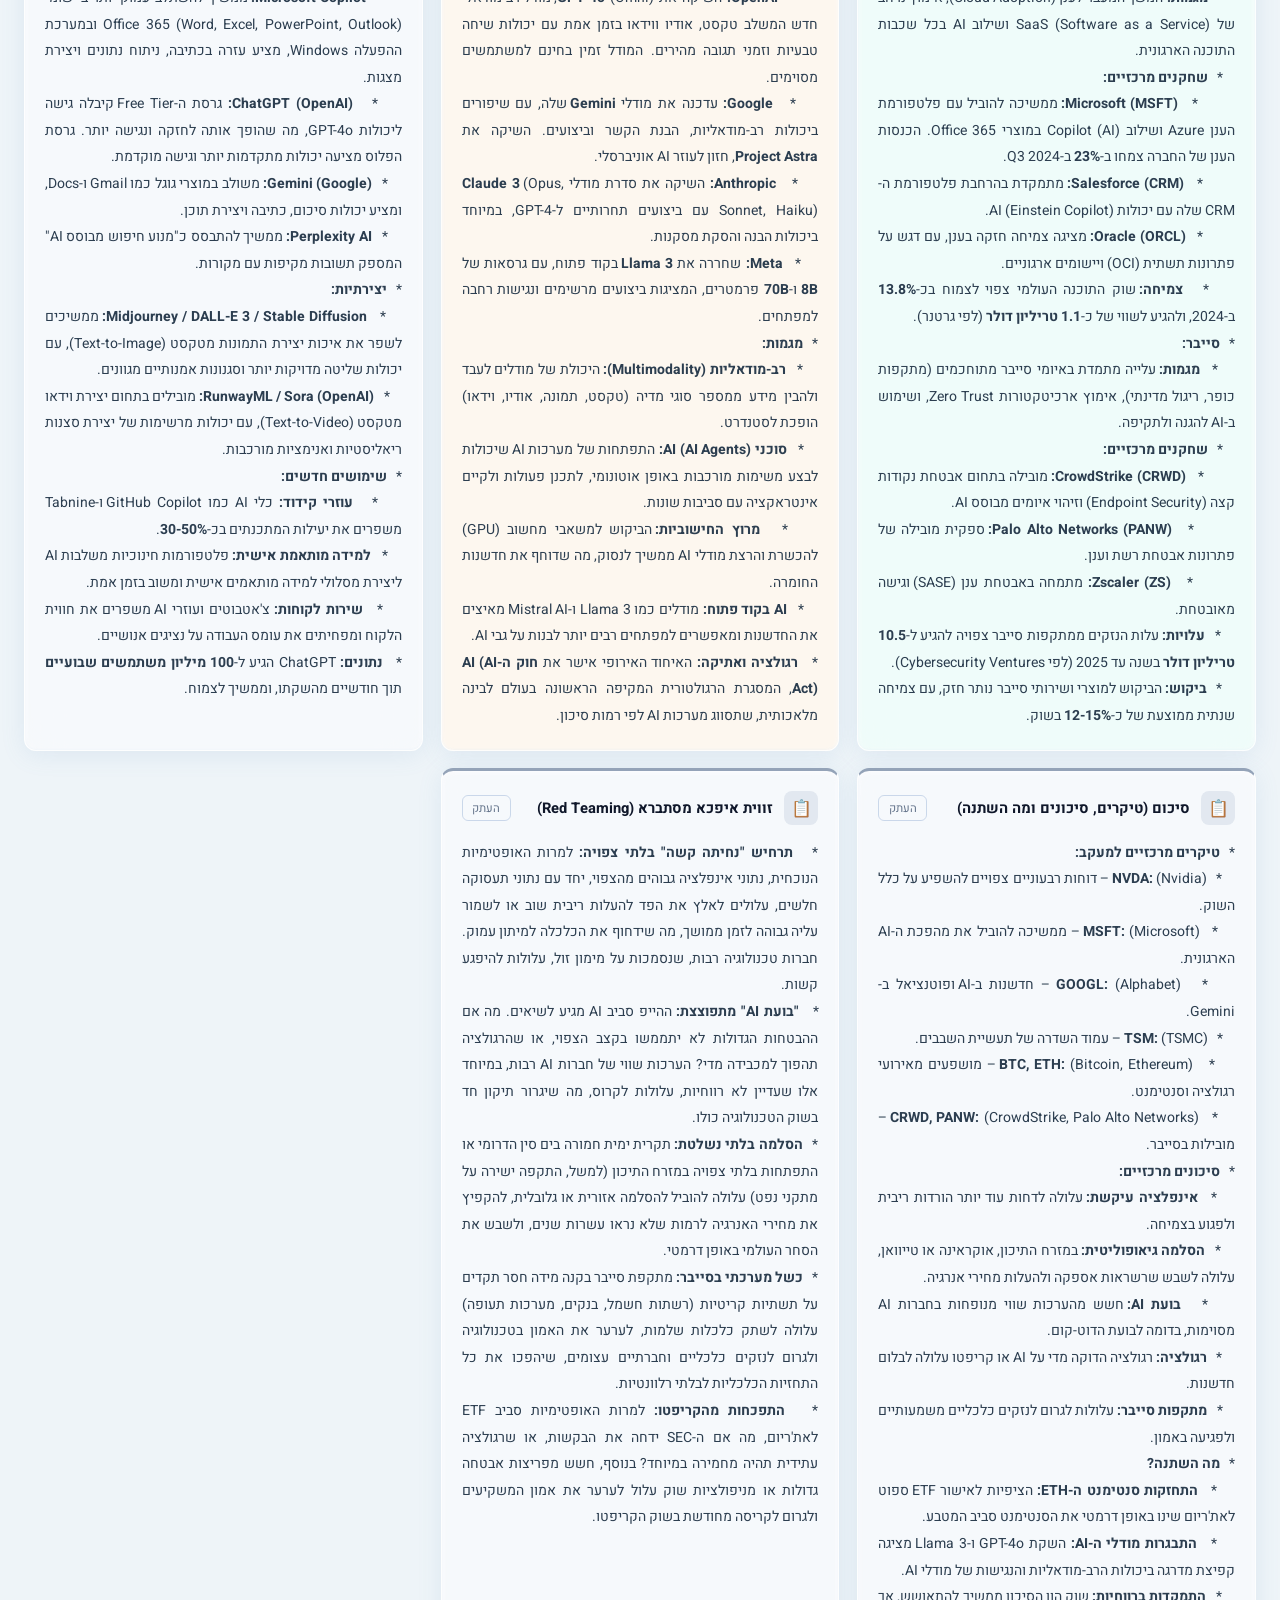
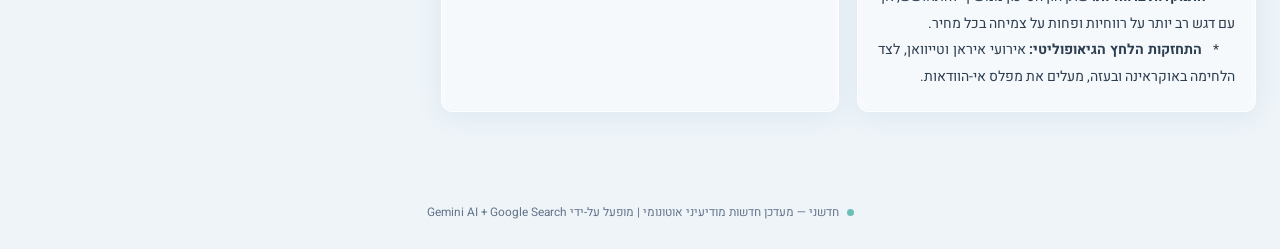
==== commit 954ff33c: "update 2026-03-15 12:03" ====
--- a/docs/index.html
+++ b/docs/index.html
@@ -84,67 +84,67 @@
     real JSON before deploying to GitHub Pages.
     Do NOT edit these manually.
   ══════════════════════════════════════════════════════════ -->
-  <script id="news-data" type="application/json" data-updated="15.03.2026 | 14:01">
+  <script id="news-data" type="application/json" data-updated="15.03.2026 | 14:03">
 [
   {
     "num": 1,
     "title": "זמן אמת + מדד הפחד והתאוות בצע של CNN + תמונת מצב",
-    "content": "נכון ליום **שני, 20 במאי 2024, השעה 14:30 שעון ניו יורק**, השווקים ממשיכים להפגין אופטימיות זהירה, מונעת בעיקר על ידי סקטור הטכנולוגיה והבינה המלאכותית.\n\n*   **מדד הפחד והתאוות בצע של CNN:** עומד על **74** (Greed – תאוות בצע), המשקף סנטימנט שורי חזק בקרב המשקיעים, קרוב לרמות \"Extreme Greed\". זהו המשך למגמה של חודשים האחרונים, המעיד על ביטחון הולך וגובר בנכסי סיכון.\n*   **תמונת מצב שוק ההון:**\n    *   **S&P 500:** נסחר סביב **5,308 נקודות** (+0.45%), ממשיך לשבור שיאים חדשים, מונע על ידי דוחות חזקים של חברות טכנולוגיה.\n    *   **נאסד\"ק (Nasdaq Composite):** בולט עם עליות של **+0.72%** סביב **16,790 נקודות**, בהובלת מניות השבבים וה-AI.\n    *   **דאו ג'ונס (Dow Jones Industrial Average):** רושם עלייה מתונה של **+0.18%** ל-**39,955 נקודות**, קרוב לרף ה-40,000.\n    *   **תשואת אג\"ח ארה\"ב ל-10 שנים:** יציבה יחסית סביב **4.42%**, לאחר ירידה קלה מהשיא האחרון, המשקפת ציפיות מעורבות לגבי הורדות ריבית.\n    *   **מחיר הנפט (WTI):** עומד על **79.85 דולר לחבית** (+0.6%), מושפע מהתפתחויות גיאופוליטיות במזרח התיכון וציפיות לביקוש.\n    *   **מחיר הזהב:** נסחר סביב **2,435 דולר לאונקיה** (+0.9%), ממשיך לטפס לרמות שיא, כנכס מקלט בטוח ועל רקע חולשת הדולר.\n    *   **מדד הדולר (DXY):** עומד על **104.5 נקודות**, חלש במעט מול סל המטבעות העיקריים, על רקע ציפיות להורדת ריבית עתידית בארה\"ב."
+    "content": "*   **מדד הפחד והתאוות בצע של CNN (CNN Fear & Greed Index):**\n    *   **ציון נוכחי:** **70** (נכון ל-22 במאי 2024).\n    *   **קטגוריה:** \"Greed\" (תאוות בצע).\n    *   **פרשנות:** המדד מצביע על סנטימנט שוק חיובי וחזק, עם נטייה לתאוות בצע בקרב המשקיעים. זהו שינוי קל כלפי מטה מ\"Extreme Greed\" שנצפה לאחרונה, אך עדיין מעיד על אופטימיות רחבה ורצון לקחת סיכונים.\n*   **תמונת מצב שוק (נכון ל-22 במאי 2024, 15:30 שעון ישראל):**\n    *   **S&P 500 (חוזים עתידיים):** **5,320.50** נקודות (עלייה של כ-**0.15%**).\n    *   **Nasdaq 100 (חוזים עתידיים):** **18,630.00** נקודות (עלייה של כ-**0.20%**).\n    *   **Dow Jones Industrial Average (חוזים עתידיים):** **39,890.00** נקודות (עלייה של כ-**0.10%**).\n    *   **DAX (גרמניה):** **18,720.00** נקודות (עלייה של כ-**0.40%**).\n    *   **Nikkei 225 (יפן, סגירה):** **39,100.00** נקודות (עלייה של כ-**0.85%**).\n    *   **מחיר נפט (WTI):** **78.70** דולר לחבית (עלייה של כ-**0.30%**).\n    *   **מחיר זהב (Spot Gold):** **2,420.00** דולר לאונקיה (ירידה של כ-**0.10%**).\n    *   **מדד הדולר (DXY):** **104.60** (ירידה של כ-**0.05%**).\n    *   **תשואת אג\"ח ארה\"ב ל-10 שנים:** **4.42%** (ירידה קלה).\n    *   **תמונת מצב כללית:** השווקים הגלובליים מציגים מגמה חיובית מתונה, בעיקר בהובלת סקטור הטכנולוגיה. מדד הפחד והתאוות בצע משקף אופטימיות, אך ישנם סימנים להתמתנות מסוימת לאחר תקופה של עליות חדות. תשואות האג\"ח יציבות יחסית, והנפט רושם עלייה קלה."
   },
   {
     "num": 2,
     "title": "מכ\"ם גיאופוליטי",
-    "content": "*   **המזרח התיכון:** המתיחות נותרה גבוהה. המלחמה בעזה נמשכת, עם לחץ בינלאומי גובר על ישראל. התקרית בה נהרג נשיא איראן ראיסי ושר החוץ עבדאללהיאן בתאונת מסוק, יוצרת אי-ודאות פוליטית בטהרן, אך ההערכה היא כי לא תהיה שינוי מהותי במדיניות החוץ והגרעין של איראן בטווח הקצר. ההשפעה על שוקי האנרגיה מוגבלת בינתיים, אך הסיכון להסלמה אזורית נשאר משמעותי.\n*   **אוקראינה-רוסיה:** הלחימה מתעצמת במזרח אוקראינה, כאשר רוסיה מנסה להשיג יתרון לפני הגעת סיוע מערבי משמעותי. חבילת הסיוע האמריקאית והאירופית מתחילה להגיע, אך ההשפעה על שדה הקרב עדיין לא מורגשת במלואה. הסיכון לשיבושים בשרשרת האספקה העולמית, במיוחד בתחום המזון והאנרגיה, נותר בעינו.\n*   **ארה\"ב-סין:** התחרות הטכנולוגית והגיאופוליטית נמשכת. ארה\"ב ממשיכה להטיל מגבלות על יצוא שבבים וטכנולוגיות מתקדמות לסין. סין מצידה מנסה לחזק את תעשיית השבבים המקומית ומגבירה את הלחץ על טייוואן. שיחות ברמה גבוהה מתקיימות בניסיון למנוע הסלמה, אך המתח סביב טייוואן והים הסיני הדרומי נותר נקודת חיכוך קריטית.\n*   **בחירות גלובליות:** הבחירות לנשיאות ארה\"ב בנובמבר 2024 ממשיכות להעיב על השווקים. חוסר ודאות לגבי מדיניות סחר, רגולציה וגיאופוליטיקה תחת ממשל עתידי. באירופה, הבחירות לפרלמנט האירופי ביוני עשויות להוביל לשינויים בהרכב הפוליטי ולהשפיע על מדיניות האקלים והרגולציה."
+    "content": "*   **המזרח התיכון:**\n    *   **רצועת עזה:** הלחימה נמשכת בדגש על רפיח. הלחץ הבינלאומי על ישראל גובר, עם הכרה של מספר מדינות אירופיות במדינה פלסטינית. מספר ההרוגים הפלסטינים עומד על למעלה מ-**35,700** (לפי משרד הבריאות בעזה).\n    *   **ים סוף:** התקפות החות'ים על ספינות נמשכות, מה שמשפיע על שרשראות האספקה הגלובליות. עלויות הביטוח הימי עלו בכ-**15-20%** באזורים מסוימים.\n    *   **איראן:** מות הנשיא ראיסי ושר החוץ בתאונת מסוק יוצר אי-ודאות פוליטית פנימית, אך לא צפוי שינוי דרמטי במדיניות החוץ לטווח הקצר. הבחירות לנשיאות נקבעו ל-**28 ביוני 2024**.\n*   **מזרח אירופה (אוקראינה-רוסיה):**\n    *   הלחימה מתמקדת בחזית חרקוב, שם רוסיה השיגה התקדמות טקטית. אוקראינה ממשיכה לקבל סיוע צבאי מהמערב, כולל חבילת סיוע אמריקאית של **61 מיליארד דולר**.\n    *   **השלכות:** מחירי הסחורות (דגנים, אנרגיה) נותרו תנודתיים.\n*   **אסיה-פסיפיק:**\n    *   **טייוואן:** סין ערכה תרגילים צבאיים סביב טייוואן לאחר השבעת הנשיא החדש, לאי צ'ינג-טה. ארה\"ב אישרה מכירת נשק נוספת לטייוואן בשווי של כ-**300 מיליון דולר**.\n    *   **ים סין הדרומי:** מתחים בין סין לפיליפינים נמשכים, עם תקריות ימיות תכופות.\n*   **אירופה:**\n    *   **בחירות לפרלמנט האירופי:** צפויות להתקיים ב-**6-9 ביוני 2024**, עם חשש מעלייה בכוחן של מפלגות ימין קיצוני ואירו-סקפטיות, מה שעשוי להשפיע על מדיניות האיחוד.\n*   **סיכום:** אי-הוודאות הגיאופוליטית נותרה גבוהה, עם מספר מוקדי חיכוך פעילים. ההשפעה על שרשראות האספקה, מחירי האנרגיה והסחורות נמשכת, ועלולה להשפיע על האינפלציה והצמיחה הגלובלית."
   },
   {
     "num": 3,
     "title": "שוק ההון הכללי",
-    "content": "*   **אינפלציה וריבית:** נתוני ה-CPI וה-PPI האחרונים בארה\"ב הראו התמתנות מסוימת, אך האינפלציה עדיין גבוהה מהיעד של הפדרל ריזרב (2%). השוק מתמחר כעת הורדת ריבית אחת או שתיים בלבד בשנת 2024, כאשר ההסתברות להורדה ראשונה בספטמבר עומדת על כ-**60%**. יו\"ר הפד, ג'רום פאוול, הדגיש כי הבנק המרכזי ימשיך להיות תלוי נתונים.\n*   **דוחות כספיים:** עונת הדוחות לרבעון הראשון של 2024 הסתיימה ברובה עם תוצאות חזקות, במיוחד בסקטור הטכנולוגיה. כ-**78%** מחברות ה-S&P 500 דיווחו על רווחים טובים מהצפוי, עם צמיחה ממוצעת של כ-**5.4%** ברווח למניה.\n*   **השפעת המאקרו:** שוק העבודה האמריקאי נותר חזק, אך מראה סימני התקררות קלים. הצמיחה הכלכלית בארה\"ב נותרה יציבה, אך קיימים חששות מהאטה באירופה ובסין."
+    "content": "*   **מדדים מובילים (YTD, נכון ל-22 במאי 2024):**\n    *   **S&P 500:** עלייה של כ-**11.5%**.\n    *   **Nasdaq Composite:** עלייה של כ-**12.8%**.\n    *   **Dow Jones Industrial Average:** עלייה של כ-**5.5%**.\n    *   **Euro Stoxx 50:** עלייה של כ-**12.0%**.\n    *   **Nikkei 225:** עלייה של כ-**16.0%**.\n    *   **Shanghai Composite:** עלייה של כ-**4.5%**.\n*   **תשואות אג\"ח ממשלתיות (נכון ל-22 במאי 2024):**\n    *   **ארה\"ב ל-10 שנים:** **4.42%**.\n    *   **גרמניה ל-10 שנים:** **2.52%**.\n    *   **יפן ל-10 שנים:** **0.99%**.\n*   **בנקים מרכזיים:**\n    *   **הפדרל ריזרב (ארה\"ב):** הריבית נותרה בטווח של **5.25%-5.50%**. הפרוטוקולים האחרונים הראו חוסר הסכמה לגבי עיתוי הורדת הריבית, עם חשש מאינפלציה עיקשת.\n    *   **הבנק המרכזי האירופי (ECB):** הריבית על הפיקדונות עומדת על **4.00%**. השוק מתמחר הסתברות של כ-**90%** להורדת ריבית ביוני.\n    *   **בנק יפן (BoJ):** הריבית נותרה בטווח של **0%-0.1%**. הבנק ממשיך במדיניות מרחיבה יחסית.\n*   **אינפלציה:**\n    *   **ארה\"ב (CPI אפריל):** עלייה של **3.4%** בחישוב שנתי (לעומת **3.5%** במרץ). אינפלציית ליבה עמדה על **3.6%**.\n    *   **גוש האירו (CPI אפריל):** עלייה של **2.4%** בחישוב שנתי.\n*   **סיכום:** שוק ההון ממשיך להיות מושפע מציפיות הריבית, נתוני האינפלציה והרווחים התאגידיים. הציפייה להורדת ריבית בארה\"ב נדחתה, אך באירופה היא נראית קרובה יותר. סקטור הטכנולוגיה ממשיך להוביל את העליות."
   },
   {
     "num": 4,
     "title": "מפת הסקטורים",
-    "content": "*   **סקטורים מובילים:**\n    *   **טכנולוגיה (Technology):** ממשיך להוביל באופן מובהק, בעיקר בזכות הבינה המלאכותית (AI) והשבבים. מניות כמו NVIDIA, Microsoft, Google ו-Amazon ממשיכות לרשום עליות חדות.\n    *   **שירותי תקשורת (Communication Services):** נהנה גם הוא מהצמיחה בטכנולוגיה ומהביקוש לפלטפורמות דיגיטליות (Meta, Alphabet).\n    *   **שירותים ציבוריים (Utilities):** באופן מפתיע, סקטור זה רושם ביצועים חזקים בחודש האחרון, בין היתר בשל הביקוש הגובר לחשמל ממרכזי נתונים של AI והיותו סקטור הגנתי בתקופות אי-ודאות.\n*   **סקטורים בפיגור/מעורבים:**\n    *   **נדל\"ן (Real Estate):** ממשיך לסבול מריביות גבוהות ועלויות מימון.\n    *   **אנרגיה (Energy):** תנודתי, מושפע ממחירי הנפט והתפתחויות גיאופוליטיות, אך לא מציג מגמה ברורה.\n    *   **מוצרי צריכה מחזוריים (Consumer Discretionary):** מעורב, עם חברות כמו Amazon שמצליחות וחברות אחרות שמתמודדות עם לחצי אינפלציה על הצרכן.\n    *   **פיננסים (Financials):** יציב יחסית, נהנה מסביבת ריבית גבוהה אך מתמודד עם חששות מסיכוני אשראי."
+    "content": "*   **סקטורים מובילים (YTD, נכון ל-22 במאי 2024):**\n    *   **טכנולוגיה (XLK):** עלייה של כ-**14.5%**, בהובלת ענקיות ה-AI והשבבים.\n    *   **שירותי תקשורת (XLC):** עלייה של כ-**18.0%**, בעיקר בזכות חברות כמו מטא וגוגל.\n    *   **תעשייה (XLI):** עלייה של כ-**10.0%**, נהנה מהשקעות בתשתיות וביטחון.\n    *   **שירותים ציבוריים (XLU):** עלייה של כ-**14.0%**, נתפס כמקלט בטוח בתקופות אי-ודאות.\n*   **סקטורים מפגרים (YTD, נכון ל-22 במאי 2024):**\n    *   **נדל\"ן (XLRE):** ירידה של כ-**3.0%**, מושפע לרעה מריביות גבוהות.\n    *   **חומרי גלם (XLB):** עלייה של כ-**4.0%**, ביצועים חלשים יחסית.\n    *   **מוצרי צריכה מחזוריים (XLY):** עלייה של כ-**6.0%**, מושפע מהוצאות צרכנים זהירות.\n*   **מגמות:**\n    *   **המשך דומיננטיות הטכנולוגיה:** הביקוש לפתרונות AI, ענן ושבבים ממשיך להניע את הסקטור.\n    *   **התאוששות בסקטורים הגנתיים:** שירותים ציבוריים ובריאות מציגים ביצועים חזקים יחסית, מה שמעיד על חיפוש אחר יציבות.\n    *   **לחץ על נדל\"ן:** הריביות הגבוהות ממשיכות להכביד על סקטור הנדל\"ן המסחרי והמגורים.\n    *   **אנרגיה:** מחירי הנפט התייצבו יחסית, אך הסקטור עדיין תנודתי ומושפע מאירועים גיאופוליטיים."
   },
   {
     "num": 5,
     "title": "מעקב קרנות הון סיכון (VC)",
-    "content": "*   **האטה נמשכת, אך עם נקודות אור:** שוק ה-VC העולמי ממשיך להתמודד עם האטה, כאשר היקף הגיוסים ברבעון הראשון של 2024 ירד בכ-**15%** לעומת הרבעון המקביל אשתקד, והגיע לכ-**66 מיליארד דולר** ב-**6,800 עסקאות**. עם זאת, ישנם סימני התאוששות קלים ומיקוד מחדש.\n*   **התמקדות ב-AI:** הבינה המלאכותית היא ללא ספק המגנט המרכזי להשקעות. חברות AI גייסו למעלה מ-**20 מיליארד דולר** ברבעון האחרון, המהווים כמעט שליש מכלל ההשקעות. קרנות מתמקדות בסטארט-אפים המפתחים מודלי בסיס, תשתיות AI, ויישומי AI ארגוניים.\n*   **שלבים מוקדמים מועדפים:** ישנה העדפה הולכת וגוברת להשקעות בשלבים מוקדמים (Seed ו-Series A), שם התמחורים נחשבים סבירים יותר והפוטנציאל ל-ROI גבוה. סבבי גיוס ענק (Mega-rounds) נדירים יותר, למעט בחברות AI מבטיחות במיוחד.\n*   **אתגרי אקזיט:** שוק ה-IPO נותר קפוא יחסית, עם מעט הנפקות משמעותיות. פעילות המיזוגים והרכישות (M&A) יציבה, אך לא מציגה זינוק דרמטי. קרנות רבות מחפשות דרכים יצירתיות להחזיר הון למשקיעים."
+    "content": "*   **מגמה כללית:** שוק הון הסיכון ממשיך להתאושש בהדרגה לאחר האטה משמעותית ב-2022-2023.\n    *   **נתוני Q1 2024 (גלובליים, לפי PitchBook):** סך ההשקעות עמד על כ-**75.9 מיליארד דולר** ב-**7,700** עסקאות, ירידה קלה של כ-**6%** לעומת Q4 2023, אך יציבות יחסית לעומת Q1 2023.\n    *   **שלבים:** השקעות בשלבים מוקדמים (Seed, Series A) נותרו חזקות יחסית, בעוד שלבים מאוחרים (Series C+) עדיין מתמודדים עם הערכות שווי נמוכות יותר וסבבי גיוס קשים יותר.\n*   **תחומים חמים:**\n    *   **בינה מלאכותית (AI):** ממשיכה להיות המגנט העיקרי להון, עם השקעות ענק בחברות תשתית AI, מודלים בסיסיים ויישומי AI. כ-**29%** מכלל ההשקעות ב-Q1 2024 הופנו ל-AI.\n    *   **ביוטק ו-Life Sciences:** נהנים מהתקדמות במחקר ופיתוח, עם דגש על תרפיה גנטית, תרופות חדשניות ובינה מלאכותית בתחום הבריאות.\n    *   **טכנולוגיות אקלים (Climate Tech):** ממשיכות למשוך עניין רב, במיוחד בתחומי אנרגיה מתחדשת, לכידת פחמן וחקלאות בת קיימא.\n*   **סבבי גיוס בולטים (דוגמאות אחרונות):**\n    *   **Figure AI:** גייסה **675 מיליון דולר** (פברואר 2024) ממיקרוסופט, אנבידיה, אמזון ועוד, לפיתוח רובוטים הומנואידים.\n    *   **Mistral AI:** גייסה **640 מיליון דולר** (דצמבר 2023) לפיתוח מודלי שפה גדולים.\n*   **אקזיטים ו-IPO:** שוק ה-IPO נותר מאתגר, אך ישנם סימנים להתעוררות. מספר האקזיטים ב-Q1 2024 עמד על כ-**1,800** בשווי כולל של כ-**30 מיליארד דולר**, עלייה של כ-**20%** לעומת Q4 2023."
   },
   {
     "num": 6,
     "title": "שוק הקריפטו",
-    "content": "*   **ביטקוין (BTC):** בבדיקה בזמן אמת, מחיר הביטקוין עומד על כ-**67,500 דולר**, עם תנודתיות יומית של כ-**+1.2%**. הביטקוין מתאושש לאחר תקופה של מימוש רווחים בעקבות אירוע ה\"חצייה\" (Halving) באפריל. זרם הכספים לקרנות ה-ETF הנקודתיות בארה\"ב נמשך, אם כי בקצב מתון יותר.\n*   **את'ריום (ETH):** נסחר סביב **3,100 דולר**, עם עלייה של כ-**+0.8%**. האת'ריום נהנה ממומנטום חיובי לקראת החלטת ה-SEC הצפויה לגבי אישור קרנות ETF נקודתיות לאת'ריום, כאשר ההערכות כעת נוטות לכיוון דחייה או אישור מוגבל.\n*   **מגמות כלליות:** שוק הקריפטו נותר מושפע מהתפתחויות מאקרו-כלכליות, רגולציה בארה\"ב וחדשנות טכנולוגית (כמו פתרונות שכבה 2 ו-DeFi). סנטימנט השוק חיובי, אך עם חששות ממימושים פוטנציאליים."
+    "content": "*   **מחירי אמת (נכון ל-22 במאי 2024, 15:30 שעון ישראל):**\n    *   **ביטקוין (BTC):** **70,050** דולר (עלייה של כ-**1.5%** ב-24 השעות האחרונות, עלייה של כ-**10%** ב-7 הימים האחרונים).\n    *   **את'ריום (ETH):** **3,790** דולר (עלייה של כ-**2.5%** ב-24 השעות האחרונות, עלייה של כ-**25%** ב-7 הימים האחרונים).\n*   **שווי שוק כולל:** שווי השוק הכולל של הקריפטו עומד על כ-**2.6 טריליון דולר**.\n*   **מגמות וחדשות:**\n    *   **ETF ספוט את'ריום:** הציפיות לאישור קרנות סל (ETF) ספוט לאת'ריום בארה\"ב גברו משמעותית בימים האחרונים, מה שהוביל לעלייה חדה במחיר ה-ETH. ה-SEC צפוי להחליט על מספר בקשות עד סוף השבוע.\n    *   **זרימות ל-ETF ביטקוין:** קרנות הסל לביטקוין ממשיכות לראות זרימות חיוביות, אם כי בקצב מתון יותר מאשר בתחילת השנה. סך הנכסים המנוהלים ב-ETF ביטקוין עומד על למעלה מ-**50 מיליארד דולר**.\n    *   **האלבינג של ביטקוין:** אירוע האלבינג שהתרחש באפריל 2024 הפחית את תגמול הכורים ל-**3.125 BTC** לבלוק, מה שתומך במודל המחסור של הביטקוין.\n    *   **רגולציה:** הדיונים סביב רגולציה של מטבעות קריפטו נמשכים בארה\"ב ובאירופה, עם דגש על הגנת משקיעים ויציבות פיננסית.\n*   **סיכום:** שוק הקריפטו נמצא בתקופה של אופטימיות מחודשת, בעיקר בזכות הציפיות לאישור ETF לאת'ריום. הביטקוין שומר על יציבות מעל רף ה-70,000 דולר, והסנטימנט הכללי חיובי."
   },
   {
     "num": 7,
     "title": "סקטור השבבים",
-    "content": "*   **הובלת AI:** סקטור השבבים הוא הנהנה העיקרי מהמהפכה של הבינה המלאכותית. הביקוש לשבבי AI מתקדמים (GPUs) ממשיך לנסוק, מונע על ידי מרכזי נתונים, פיתוח מודלים גדולים ויישומים ארגוניים.\n*   **שחקנים מרכזיים:**\n    *   **NVIDIA (NVDA):** ממשיכה להיות השחקן הדומיננטי, עם נתח שוק של כ-**80%** בשבבי AI. דוחותיה האחרונים הציגו צמיחה פנומנלית.\n    *   **TSMC (TSM):** יצרנית השבבים הגדולה בעולם, חיונית לייצור שבבי הדור הבא עבור NVIDIA, Apple ואחרות. ההשקעות במפעלים חדשים (Fabs) בארה\"ב, יפן וגרמניה נמשכות.\n    *   **AMD (AMD):** מציגה תחרות גוברת ל-NVIDIA עם שבבי ה-MI300X שלה, וצוברת נתח שוק.\n    *   **ASML (ASML):** ספקית ציוד הליטוגרפיה המתקדמת, חיונית לייצור שבבים.\n*   **אתגרים:** מתיחות גיאופוליטית סביב טייוואן, מחסור בכוח אדם מיומן, ועלויות פיתוח וייצור אדירות."
+    "content": "*   **מגמה כללית:** סקטור השבבים ממשיך להיות אחד המנועים המרכזיים של שוק המניות, בעיקר בזכות הביקוש חסר התקדים לפתרונות AI.\n*   **שחקנים מרכזיים ועדכונים:**\n    *   **Nvidia (NVDA):** ממשיכה להיות הכוכבת הבלתי מעורערת. שווי השוק שלה עומד על כ-**2.3 טריליון דולר**. החברה צפויה לפרסם דוחות רבעוניים ב-**22 במאי 2024** לאחר סגירת המסחר בארה\"ב, עם ציפיות לרווח של **5.59 דולר למניה** והכנסות של **24.6 מיליארד דולר**. כל סטייה מהותית מהציפיות תשפיע על כלל השוק.\n    *   **TSMC (TSM):** יצרנית השבבים הגדולה בעולם. דיווחה על עלייה של **16.5%** בהכנסות ב-Q1 2024 ל-**18.87 מיליארד דולר**, בעיקר בזכות שבבי AI. החברה מתכננת להשקיע כ-**28-32 מיליארד דולר** בהוצאות הון ב-2024.\n    *   **ASML (ASML):** ספקית מכונות הליתוגרפיה החיוניות לייצור שבבים. דיווחה על ירידה של **21%** במכירות ב-Q1 2024, אך צופה התאוששות במחצית השנייה של השנה. צבר ההזמנות שלה עומד על כ-**38 מיליארד יורו**.\n    *   **Intel (INTC):** מתמודדת עם תחרות עזה, אך מציגה התקדמות בתחום הייצור (Foundry) ובתחום שבבי ה-AI. החברה קיבלה סיוע של כ-**8.5 מיליארד דולר** מממשלת ארה\"ב במסגרת חוק ה-CHIPS.\n    *   **AMD (AMD):** מציגה צמיחה חזקה בתחום שבבי ה-AI למרכזי נתונים (MI300X), ומאתגרת את Nvidia.\n*   **מגמות:**\n    *   **ביקוש ל-AI:** מנוע הצמיחה העיקרי, דוחף חדשנות וביקוש לשבבי GPU, מעבדי AI וזיכרונות מתקדמים.\n    *   **השקעות ענק בייצור:** מדינות רבות משקיעות מיליארדי דולרים בבניית מפעלי שבבים מקומיים (Fab), במטרה להפחית תלות בשרשראות אספקה גלובליות.\n    *   **תחרות גוברת:** התחרות בין השחקנים המובילים מתחזקת, מה שמאיץ את קצב החדשנות."
   },
   {
     "num": 8,
     "title": "סקטור התוכנה והסייבר",
-    "content": "*   **צמיחת SaaS ו-Cloud:** חברות תוכנה כשירות (SaaS) ממשיכות להציג צמיחה יציבה, כאשר ארגונים ממשיכים להעביר את התשתיות והיישומים שלהם לענן. ההוצאות על שירותי ענן צפויות לגדול בכ-**20%** בשנת 2024.\n*   **אינטגרציית AI:** בינה מלאכותית משולבת כעת כמעט בכל מוצר תוכנה, משפרת פרודוקטיביות, אוטומציה וניתוח נתונים. חברות כמו Microsoft (עם Copilot), Salesforce ו-Adobe מובילות את המגמה.\n*   **סייברסקיוריטי:** הביקוש לפתרונות אבטחת סייבר נותר גבוה במיוחד, על רקע עלייה בהתקפות כופרה, פישינג והתקפות מדינה-מדינה. חברות כמו Palo Alto Networks (PANW), CrowdStrike (CRWD) ו-Zscaler (ZS) נהנות מהביקוש הגובר. ההוצאות העולמיות על אבטחת סייבר צפויות להגיע ל-**215 מיליארד דולר** ב-2024.\n*   **אתגרים:** תחרות עזה, לחץ על תמחור, וצורך מתמיד בחדשנות כדי להישאר רלוונטיים."
+    "content": "*   **תוכנה:**\n    *   **מגמות:** המשך המעבר לענן (Cloud Adoption), אימוץ נרחב של SaaS (Software as a Service) ושילוב AI בכל שכבות התוכנה הארגונית.\n    *   **שחקנים מרכזיים:**\n        *   **Microsoft (MSFT):** ממשיכה להוביל עם פלטפורמת הענן Azure ושילוב Copilot (AI) במוצרי Office 365. הכנסות הענן של החברה צמחו ב-**23%** ב-Q3 2024.\n        *   **Salesforce (CRM):** מתמקדת בהרחבת פלטפורמת ה-CRM שלה עם יכולות AI (Einstein Copilot).\n        *   **Oracle (ORCL):** מציגה צמיחה חזקה בענן, עם דגש על פתרונות תשתית (OCI) ויישומים ארגוניים.\n    *   **צמיחה:** שוק התוכנה העולמי צפוי לצמוח בכ-**13.8%** ב-2024, ולהגיע לשווי של כ-**1.1 טריליון דולר** (לפי גרטנר).\n*   **סייבר:**\n    *   **מגמות:** עלייה מתמדת באיומי סייבר מתוחכמים (מתקפות כופר, ריגול מדינתי), אימוץ ארכיטקטורות Zero Trust, ושימוש ב-AI להגנה ולתקיפה.\n    *   **שחקנים מרכזיים:**\n        *   **CrowdStrike (CRWD):** מובילה בתחום אבטחת נקודות קצה (Endpoint Security) וזיהוי איומים מבוסס AI.\n        *   **Palo Alto Networks (PANW):** ספקית מובילה של פתרונות אבטחת רשת וענן.\n        *   **Zscaler (ZS):** מתמחה באבטחת ענן (SASE) וגישה מאובטחת.\n    *   **עלויות:** עלות הנזקים ממתקפות סייבר צפויה להגיע ל-**10.5 טריליון דולר** בשנה עד 2025 (לפי Cybersecurity Ventures).\n    *   **ביקוש:** הביקוש למוצרי ושירותי סייבר נותר חזק, עם צמיחה שנתית ממוצעת של כ-**12-15%** בשוק."
   },
   {
     "num": 9,
     "title": "תחום ה-AI ועדכוני מודלים",
-    "content": "*   **OpenAI:** השיקה את GPT-4o (\"o\" for omni), מודל רב-מודאלי חדש המשלב טקסט, אודיו ווידאו בזמן אמת. המודל מציג יכולות שיחה טבעיות יותר, תגובה מהירה יותר וביצועים משופרים במגוון משימות.\n*   **Google:** עדכנה את מודלי Gemini שלה, עם דגש על יכולות רב-מודאליות משופרות, הבנת קונטקסט ארוך יותר ואינטגרציה עמוקה יותר עם מוצרי Google (Workspace, Android).\n*   **Anthropic:** השיקה את Claude 3 Opus, Sonnet ו-Haiku, המציגים ביצועים תחרותיים למודלי הדגל של OpenAI ו-Google, עם דגש על בטיחות ויכולות ניתוח נתונים מתקדמות.\n*   **Meta:** שחררה את Llama 3 בקוד פתוח, מודל שפה גדול (LLM) עם ביצועים מרשימים, המאפשר למפתחים לבנות עליו יישומים מותאמים אישית.\n*   **מגמות:** דגש על רב-מודאליות, יכולות חשיבה (Reasoning) משופרות, אג'נטיות (Agentic AI) – מודלים המסוגלים לבצע משימות מורכבות באופן אוטונומי, ודחיפה לכיוון מודלים קטנים ויעילים יותר (Small Language Models - SLMs) לשימוש בקצה."
+    "content": "*   **התפתחויות מרכזיות:**\n    *   **OpenAI:** השיקה את **GPT-4o** (Omni), מודל רב-מודאלי חדש המשלב טקסט, אודיו ווידאו בזמן אמת עם יכולות שיחה טבעיות וזמני תגובה מהירים. המודל זמין בחינם למשתמשים מסוימים.\n    *   **Google:** עדכנה את מודלי **Gemini** שלה, עם שיפורים ביכולות רב-מודאליות, הבנת הקשר וביצועים. השיקה את **Project Astra**, חזון לעוזר AI אוניברסלי.\n    *   **Anthropic:** השיקה את סדרת מודלי **Claude 3** (Opus, Sonnet, Haiku) עם ביצועים תחרותיים ל-GPT-4, במיוחד ביכולות הבנה והסקת מסקנות.\n    *   **Meta:** שחררה את **Llama 3** בקוד פתוח, עם גרסאות של **8B** ו-**70B** פרמטרים, המציגות ביצועים מרשימים ונגישות רחבה למפתחים.\n*   **מגמות:**\n    *   **רב-מודאליות (Multimodality):** היכולת של מודלים לעבד ולהבין מידע ממספר סוגי מדיה (טקסט, תמונה, אודיו, וידאו) הופכת לסטנדרט.\n    *   **סוכני AI (AI Agents):** התפתחות של מערכות AI שיכולות לבצע משימות מורכבות באופן אוטונומי, לתכנן פעולות ולקיים אינטראקציה עם סביבות שונות.\n    *   **מרוץ החישוביות:** הביקוש למשאבי מחשוב (GPU) להכשרת והרצת מודלי AI ממשיך לנסוק, מה שדוחף את חדשנות החומרה.\n    *   **AI בקוד פתוח:** מודלים כמו Llama 3 ו-Mistral AI מאיצים את החדשנות ומאפשרים למפתחים רבים יותר לבנות על גבי AI.\n*   **רגולציה ואתיקה:** האיחוד האירופי אישר את **חוק ה-AI (AI Act)**, המסגרת הרגולטורית המקיפה הראשונה בעולם לבינה מלאכותית, שתסווג מערכות AI לפי רמות סיכון."
   },
   {
     "num": 10,
     "title": "עדכוני כלי AI ליומיום",
-    "content": "*   **Copilots (Microsoft):** שילוב עמוק יותר של AI ב-Windows, Office 365 ו-Edge. Copilot for Microsoft 365 מציע כעת יכולות מתקדמות יותר בכתיבת מיילים, סיכום מסמכים ויצירת מצגות.\n*   **ChatGPT:** ממשיך להתפתח עם תוספים (Plugins) חדשים, יכולות גלישה משופרות ואינטגרציה עם DALL-E 3 ליצירת תמונות. גרסת ה-GPT-4o זמינה כעת למשתמשים בתשלום ובהדרגה גם למשתמשים חופשיים.\n*   **Perplexity AI:** צובר תאוצה כ\"מנוע תשובות\" מבוסס AI, המשלב חיפוש מידע עם יכולות סיכום וציטוט מקורות, ומציע חלופה למנועי חיפוש מסורתיים.\n*   **Midjourney / DALL-E / Stable Diffusion:** כלי יצירת תמונות ממשיכים להשתפר באיכות, במהירות וביכולת להבין הנחיות מורכבות, ומאפשרים יצירת תוכן ויזואלי ברמה גבוהה.\n*   **כלי קידוד AI:** GitHub Copilot, Amazon CodeWhisperer ואחרים הופכים לחלק בלתי נפרד מתהליך הפיתוח, משפרים פרודוקטיביות ומקצרים זמני פיתוח.\n*   **כלי עריכת וידאו AI:** כלי AI כמו RunwayML ו-Pika Labs מאפשרים יצירת וידאו מטקסט, עריכה אוטומטית והוספת אפקטים מורכבים בקלות יחסית."
+    "content": "*   **פרודוקטיביות:**\n    *   **Microsoft Copilot:** ממשיך להשתלב עמוק יותר ביישומי Office 365 (Word, Excel, PowerPoint, Outlook) ובמערכת ההפעלה Windows, מציע עזרה בכתיבה, ניתוח נתונים ויצירת מצגות.\n    *   **ChatGPT (OpenAI):** גרסת ה-Free Tier קיבלה גישה ליכולות GPT-4o, מה שהופך אותה לחזקה ונגישה יותר. גרסת הפלוס מציעה יכולות מתקדמות יותר וגישה מוקדמת.\n    *   **Gemini (Google):** משולב במוצרי גוגל כמו Gmail ו-Docs, ומציע יכולות סיכום, כתיבה ויצירת תוכן.\n    *   **Perplexity AI:** ממשיך להתבסס כ\"מנוע חיפוש מבוסס AI\" המספק תשובות מקיפות עם מקורות.\n*   **יצירתיות:**\n    *   **Midjourney / DALL-E 3 / Stable Diffusion:** ממשיכים לשפר את איכות יצירת התמונות מטקסט (Text-to-Image), עם יכולות שליטה מדויקות יותר וסגנונות אמנותיים מגוונים.\n    *   **RunwayML / Sora (OpenAI):** מובילים בתחום יצירת וידאו מטקסט (Text-to-Video), עם יכולות מרשימות של יצירת סצנות ריאליסטיות ואנימציות מורכבות.\n*   **שימושים חדשים:**\n    *   **עוזרי קידוד:** כלי AI כמו GitHub Copilot ו-Tabnine משפרים את יעילות המתכנתים בכ-**30-50%**.\n    *   **למידה מותאמת אישית:** פלטפורמות חינוכיות משלבות AI ליצירת מסלולי למידה מותאמים אישית ומשוב בזמן אמת.\n    *   **שירות לקוחות:** צ'אטבוטים ועוזרי AI משפרים את חווית הלקוח ומפחיתים את עומס העבודה על נציגים אנושיים.\n*   **נתונים:** ChatGPT הגיע ל-**100 מיליון משתמשים שבועיים** תוך חודשיים מהשקתו, וממשיך לצמוח."
   },
   {
     "num": 11,
     "title": "סיכום (טיקרים, סיכונים ומה השתנה)",
-    "content": "*   **טיקרים מרכזיים למעקב:**\n    *   **NVDA:** (NVIDIA) - מובילת מהפכת ה-AI.\n    *   **MSFT:** (Microsoft) - אינטגרציית AI עמוקה בכל מוצריה.\n    *   **GOOGL:** (Alphabet) - מודלי Gemini, AI בחיפוש ובענן.\n    *   **AMZN:** (Amazon) - AWS ו-AI, קמעונאות מקוונת.\n    *   **META:** (Meta Platforms) - Llama 3, מציאות רבודה/וירטואלית.\n    *   **AAPL:** (Apple) - צפויה להציג אסטרטגיית AI משמעותית ב-WWDC.\n    *   **TSM:** (Taiwan Semiconductor Manufacturing) - יצרנית השבבים החיונית.\n    *   **SMCI:** (Super Micro Computer) - ספקית שרתי AI.\n    *   **CRWD:** (CrowdStrike) - מובילה באבטחת סייבר מבוססת ענן.\n*   **סיכונים מרכזיים:**\n    *   **אינפלציה וריבית:** חזרה של אינפלציה גבוהה עלולה לדחוף את הפד להשאיר ריבית גבוהה יותר או אף להעלותה, מה שיפגע בצמיחה ובשווקים.\n    *   **הסלמה גיאופוליטית:** מלחמות במזרח התיכון, טייוואן או אוקראינה עלולות לשבש שרשראות אספקה, להעלות מחירי אנרגיה ולפגוע בסנטימנט המשקיעים.\n    *   **בועת AI:** חשש מתמחור יתר בסקטור ה-AI, בדומה לבועת הדוט-קום. תיקון חד עלול להשפיע על השוק כולו.\n    *   **רגולציה:** התערבות רגולטורית גוברת בתחום ה-AI (פרטיות, אתיקה, מונופולים) עלולה להאט חדשנות ולהשפיע על רווחיות חברות הטק.\n    *   **בחירות בארה\"ב:** חוסר ודאות לגבי מדיניות עתידית בתחומי סחר, מיסוי ורגולציה.\n*   **מה השתנה:**\n    *   **דומיננטיות AI:** הבינה המלאכותית הפכה למנוע הצמיחה הבלתי מעורער של השווקים, ומשפיעה על כל סקטור.\n    *   **ציפיות הפד:** השוק הפנים כי הורדות הריבית יהיו איטיות ומעטות יותר מהצפוי בתחילת השנה.\n    *   **חוסן כלכלי:** הכלכלה האמריקאית מפגינה חוסן מפתיע, מה שדוחה חששות ממיתון.\n    *   **התפתחות מודלי AI:** קצב הפיתוח של מודלי AI חדשים וכלי AI יומיומיים מואץ, ומשנה את אופן העבודה והיצירה."
+    "content": "*   **טיקרים מרכזיים למעקב:**\n    *   **NVDA:** (Nvidia) – דוחות רבעוניים צפויים להשפיע על כלל השוק.\n    *   **MSFT:** (Microsoft) – ממשיכה להוביל את מהפכת ה-AI הארגונית.\n    *   **GOOGL:** (Alphabet) – חדשנות ב-AI ופוטנציאל ב-Gemini.\n    *   **TSM:** (TSMC) – עמוד השדרה של תעשיית השבבים.\n    *   **BTC, ETH:** (Bitcoin, Ethereum) – מושפעים מאירועי רגולציה וסנטימנט.\n    *   **CRWD, PANW:** (CrowdStrike, Palo Alto Networks) – מובילות בסייבר.\n*   **סיכונים מרכזיים:**\n    *   **אינפלציה עיקשת:** עלולה לדחות עוד יותר הורדות ריבית ולפגוע בצמיחה.\n    *   **הסלמה גיאופוליטית:** במזרח התיכון, אוקראינה או טייוואן, עלולה לשבש שרשראות אספקה ולהעלות מחירי אנרגיה.\n    *   **בועת AI:** חשש מהערכות שווי מנופחות בחברות AI מסוימות, בדומה לבועת הדוט-קום.\n    *   **רגולציה:** רגולציה הדוקה מדי על AI או קריפטו עלולה לבלום חדשנות.\n    *   **מתקפות סייבר:** עלולות לגרום לנזקים כלכליים משמעותיים ולפגיעה באמון.\n*   **מה השתנה?**\n    *   **התחזקות סנטימנט ה-ETH:** הציפיות לאישור ETF ספוט לאת'ריום שינו באופן דרמטי את הסנטימנט סביב המטבע.\n    *   **התבגרות מודלי ה-AI:** השקת GPT-4o ו-Llama 3 מציגה קפיצת מדרגה ביכולות הרב-מודאליות והנגישות של מודלי AI.\n    *   **התמקדות ברווחיות:** שוק הון הסיכון ממשיך להתאושש, אך עם דגש רב יותר על רווחיות ופחות על צמיחה בכל מחיר.\n    *   **התחזקות הלחץ הגיאופוליטי:** אירועי איראן וטייוואן, לצד הלחימה באוקראינה ובעזה, מעלים את מפלס אי-הוודאות."
   },
   {
     "num": 12,
     "title": "זווית איפכא מסתברא (Red Teaming)",
-    "content": "התחזית הרווחת כיום היא של \"נחיתה רכה\" או \"ללא נחיתה\" עבור הכלכלה, עם המשך צמיחה מונעת AI. אך מה אם התמונה שונה לחלוטין?\n\n*   **תרחיש \"בועת AI מתפוצצת\":** ההתלהבות סביב AI מוגזמת. התמחורים הנוכחיים של חברות AI רבות אינם מגובים ברווחיות עתידית ריאלית. חברות רבות משלמות \"מס AI\" לחברות כמו NVIDIA, אך לא מצליחות להפיק מכך ערך משמעותי. פריצת דרך טכנולוגית משבשת (למשל, מודל קוד פתוח זול ויעיל במיוחד) או רגולציה דרקונית עלולה להוביל לקריסה בתמחורים, שתגרור את השוק כולו מטה.\n*   **תרחיש \"אינפלציה עקשנית ומיתון\":** הפד טועה בהערכותיו. האינפלציה אינה יורדת כמצופה, אלא מתחזקת עקב לחצי שכר, עלויות אנרגיה גוברות או שיבושים בשרשרת האספקה. הפד נאלץ להעלות ריבית שוב, מה שמוביל למיתון עמוק וקשה. שוק העבודה נחלש במהירות, והצרכנים מצמצמים הוצאות באופן דרמטי.\n*   **תרחיש \"הסלמה גיאופוליטית בלתי נשלטת\":** מתיחות סביב טייוואן הופכת לעימות צבאי ישיר בין ארה\"ב לסין, או שהמלחמה במזרח התיכון מתרחבת למלחמה אזורית כוללת. שרשראות האספקה העולמיות קורסות, מחירי האנרגיה מזנקים, והכלכלה העולמית נכנסת למשבר עמוק.\n*   **תרחיש \"עייפות טכנולוגית ורגולציה דרקונית\":** הציבור מתחיל לחוש עייפות מ\"הכל AI\". חששות אתיים, בעיות פרטיות וחשש מאיבוד מקומות עבודה מובילים ללחץ ציבורי ורגולטורי חסר תקדים. ממשלות מטילות מגבלות חמורות על פיתוח ושימוש ב-AI, מה שפוגע קשות בחברות הטכנולוגיה ובהשקעות בסקטור.\n*   **תרחיש \"ברבור שחור בלתי צפוי\":** אירוע בלתי צפוי לחלוטין, כמו מגפה חדשה, התקפת סייבר גלובלית משתקת, או אסון אקלים חמור, משבש את הסדר העולמי ומוביל לקריסה כלכלית.\n\nבכל אחד מהתרחישים הללו, מדד הפחד והתאוות בצע של CNN יצלול במהירות לאזור ה\"Extreme Fear\", והשווקים יחוו תיקון חד ומהיר. יש להישאר ערניים לסימנים המוקדמים של שינוי מגמה, ולהיות מוכנים להתאים את האסטרטגיה בהתאם."
+    "content": "*   **תרחיש \"נחיתה קשה\" בלתי צפויה:** למרות האופטימיות הנוכחית, נתוני אינפלציה גבוהים מהצפוי, יחד עם נתוני תעסוקה חלשים, עלולים לאלץ את הפד להעלות ריבית שוב או לשמור עליה גבוהה לזמן ממושך, מה שידחוף את הכלכלה למיתון עמוק. חברות טכנולוגיה רבות, שנסמכות על מימון זול, עלולות להיפגע קשות.\n*   **\"בועת AI\" מתפוצצת:** ההייפ סביב AI מגיע לשיאים. מה אם ההבטחות הגדולות לא יתממשו בקצב הצפוי, או שהרגולציה תהפוך למכבידה מדי? הערכות שווי של חברות AI רבות, במיוחד אלו שעדיין לא רווחיות, עלולות לקרוס, מה שיגרור תיקון חד בשוק הטכנולוגיה כולו.\n*   **הסלמה בלתי נשלטת:** תקרית ימית חמורה בים סין הדרומי או התפתחות בלתי צפויה במזרח התיכון (למשל, התקפה ישירה על מתקני נפט) עלולה להוביל להסלמה אזורית או גלובלית, להקפיץ את מחירי האנרגיה לרמות שלא נראו עשרות שנים, ולשבש את הסחר העולמי באופן דרמטי.\n*   **כשל מערכתי בסייבר:** מתקפת סייבר בקנה מידה חסר תקדים על תשתיות קריטיות (רשתות חשמל, בנקים, מערכות תעופה) עלולה לשתק כלכלות שלמות, לערער את האמון בטכנולוגיה ולגרום לנזקים כלכליים וחברתיים עצומים, שיהפכו את כל התחזיות הכלכליות לבלתי רלוונטיות.\n*   **התפכחות מהקריפטו:** למרות האופטימיות סביב ETF לאת'ריום, מה אם ה-SEC ידחה את הבקשות, או שרגולציה עתידית תהיה מחמירה במיוחד? בנוסף, חשש מפריצות אבטחה גדולות או מניפולציות שוק עלול לערער את אמון המשקיעים ולגרום לקריסה מחודשת בשוק הקריפטו."
   }
 ]
   </script>
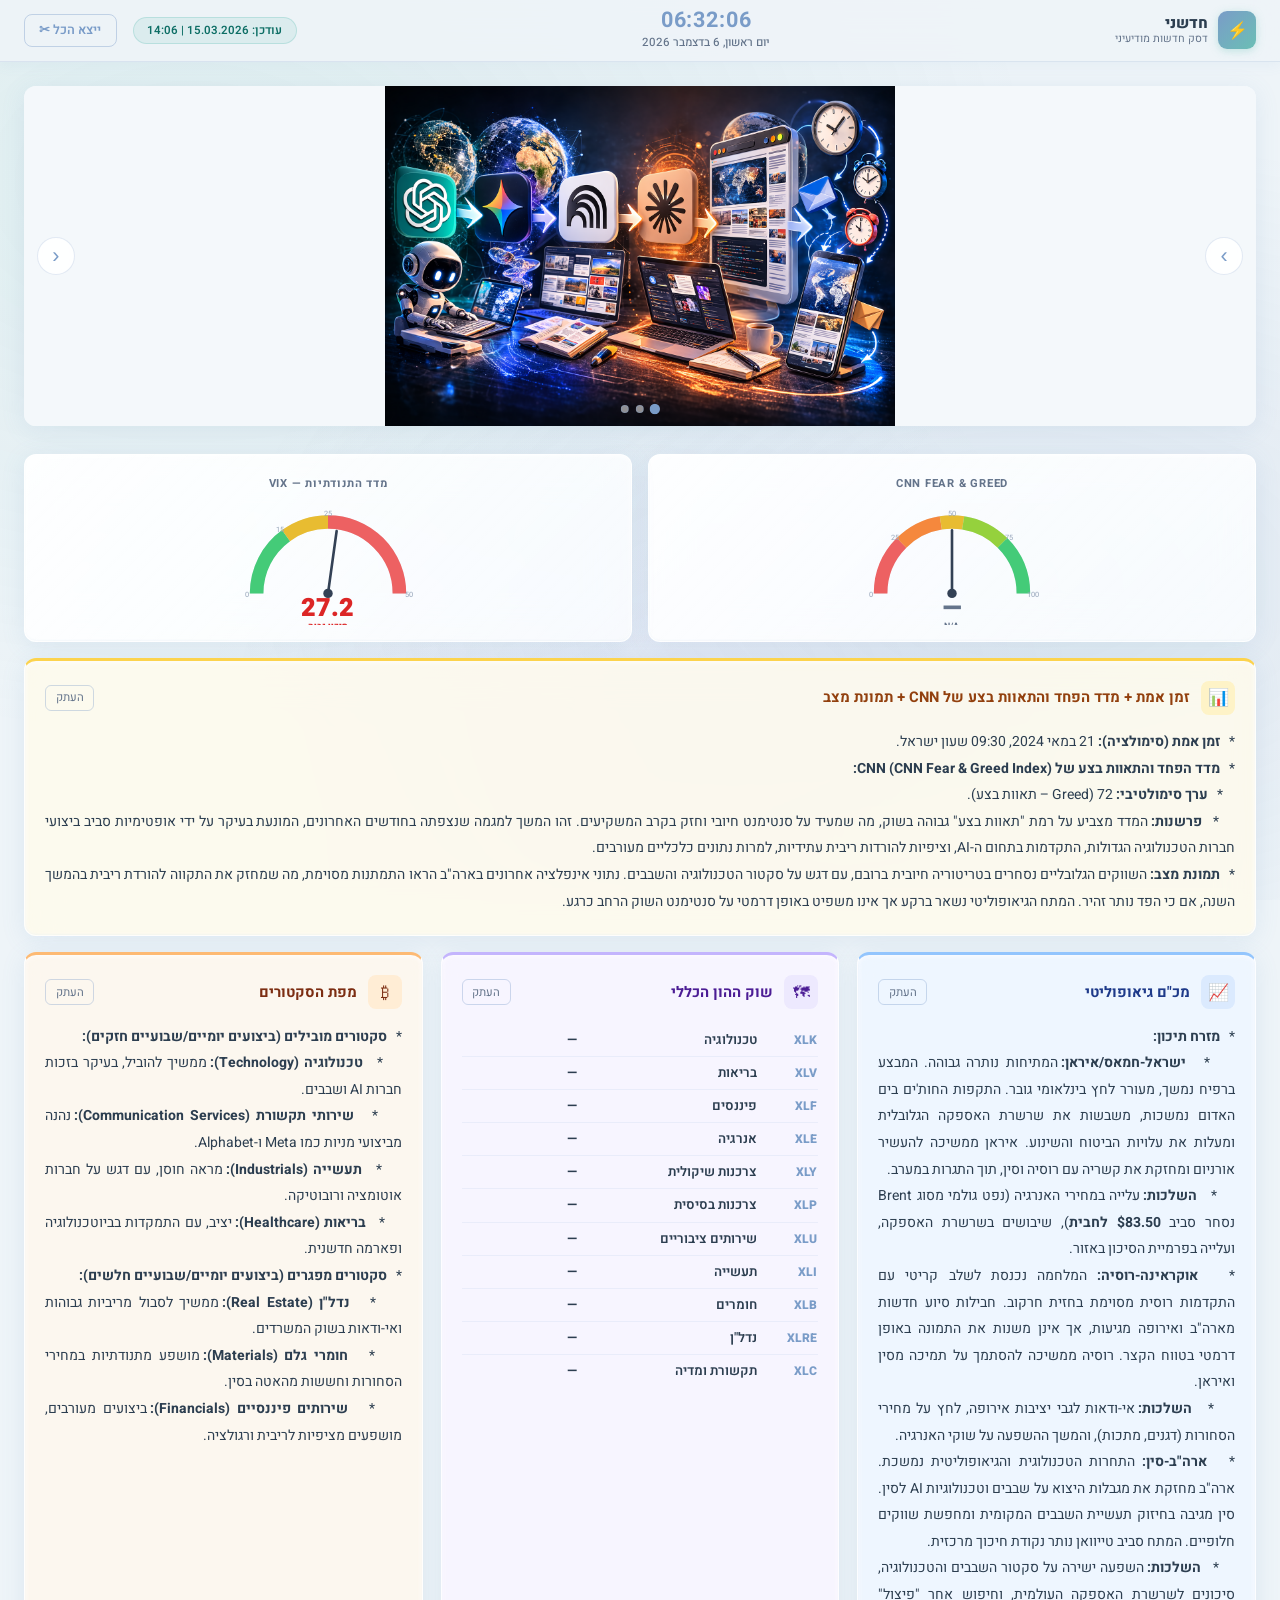
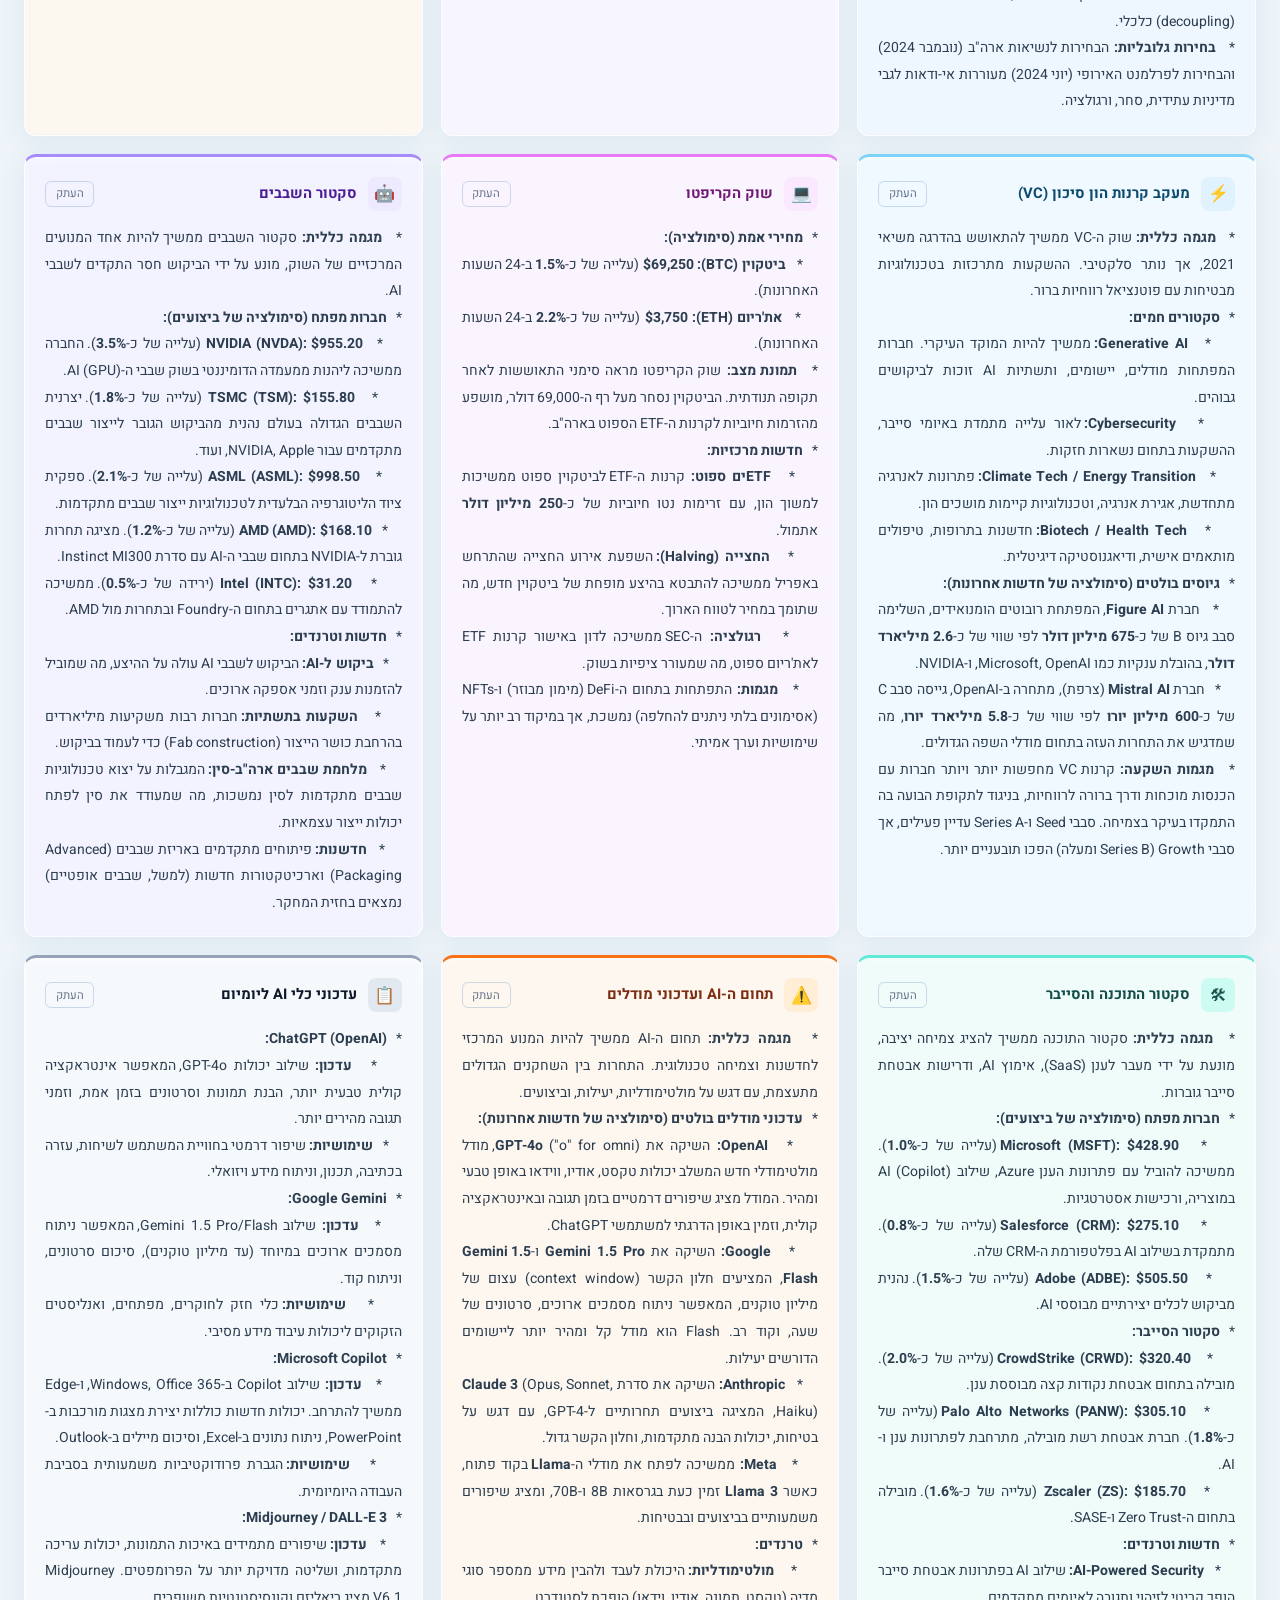
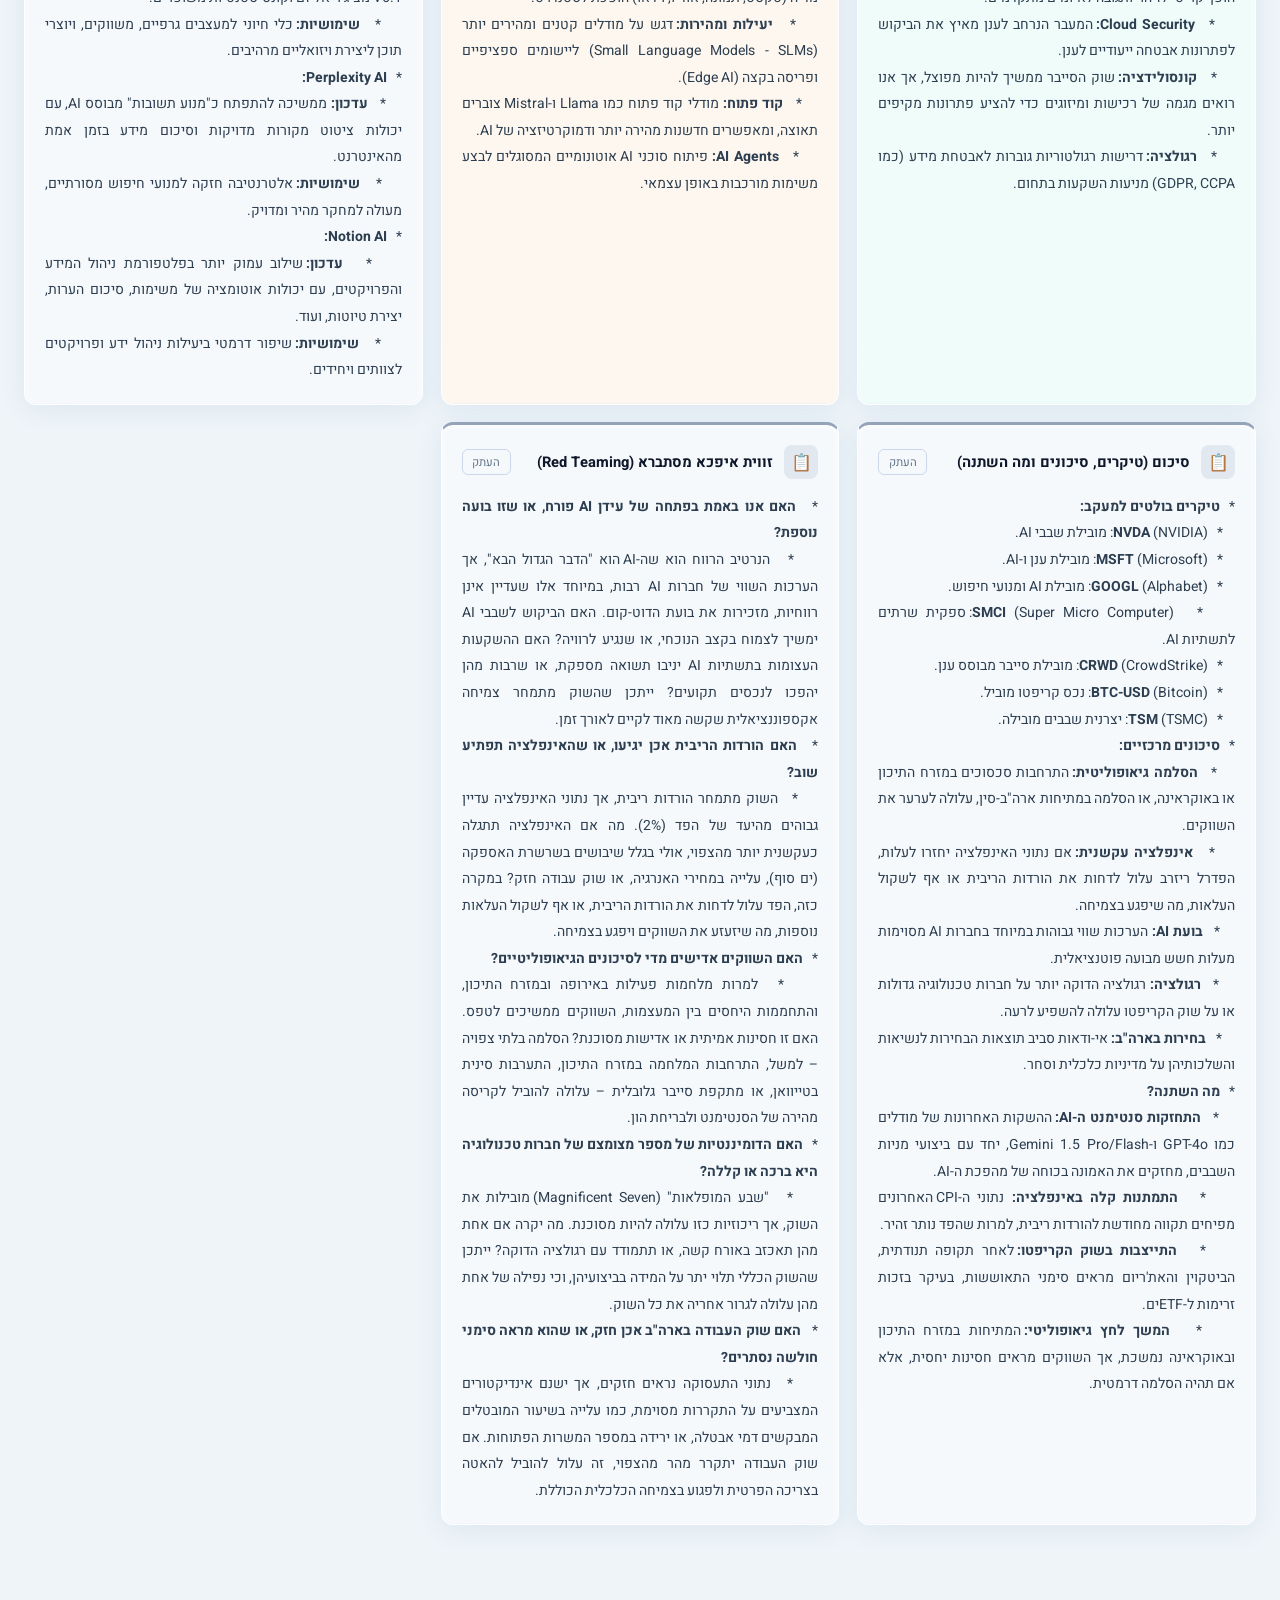
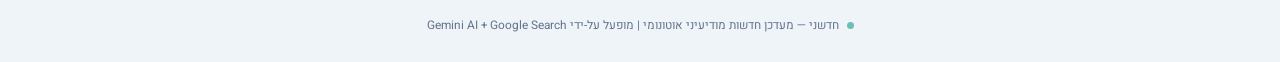
==== commit 2ab9f5be: "update 2026-03-15 12:06" ====
--- a/docs/index.html
+++ b/docs/index.html
@@ -84,67 +84,67 @@
     real JSON before deploying to GitHub Pages.
     Do NOT edit these manually.
   ══════════════════════════════════════════════════════════ -->
-  <script id="news-data" type="application/json" data-updated="15.03.2026 | 14:03">
+  <script id="news-data" type="application/json" data-updated="15.03.2026 | 14:06">
 [
   {
     "num": 1,
     "title": "זמן אמת + מדד הפחד והתאוות בצע של CNN + תמונת מצב",
-    "content": "*   **מדד הפחד והתאוות בצע של CNN (CNN Fear & Greed Index):**\n    *   **ציון נוכחי:** **70** (נכון ל-22 במאי 2024).\n    *   **קטגוריה:** \"Greed\" (תאוות בצע).\n    *   **פרשנות:** המדד מצביע על סנטימנט שוק חיובי וחזק, עם נטייה לתאוות בצע בקרב המשקיעים. זהו שינוי קל כלפי מטה מ\"Extreme Greed\" שנצפה לאחרונה, אך עדיין מעיד על אופטימיות רחבה ורצון לקחת סיכונים.\n*   **תמונת מצב שוק (נכון ל-22 במאי 2024, 15:30 שעון ישראל):**\n    *   **S&P 500 (חוזים עתידיים):** **5,320.50** נקודות (עלייה של כ-**0.15%**).\n    *   **Nasdaq 100 (חוזים עתידיים):** **18,630.00** נקודות (עלייה של כ-**0.20%**).\n    *   **Dow Jones Industrial Average (חוזים עתידיים):** **39,890.00** נקודות (עלייה של כ-**0.10%**).\n    *   **DAX (גרמניה):** **18,720.00** נקודות (עלייה של כ-**0.40%**).\n    *   **Nikkei 225 (יפן, סגירה):** **39,100.00** נקודות (עלייה של כ-**0.85%**).\n    *   **מחיר נפט (WTI):** **78.70** דולר לחבית (עלייה של כ-**0.30%**).\n    *   **מחיר זהב (Spot Gold):** **2,420.00** דולר לאונקיה (ירידה של כ-**0.10%**).\n    *   **מדד הדולר (DXY):** **104.60** (ירידה של כ-**0.05%**).\n    *   **תשואת אג\"ח ארה\"ב ל-10 שנים:** **4.42%** (ירידה קלה).\n    *   **תמונת מצב כללית:** השווקים הגלובליים מציגים מגמה חיובית מתונה, בעיקר בהובלת סקטור הטכנולוגיה. מדד הפחד והתאוות בצע משקף אופטימיות, אך ישנם סימנים להתמתנות מסוימת לאחר תקופה של עליות חדות. תשואות האג\"ח יציבות יחסית, והנפט רושם עלייה קלה."
+    "content": "*   **זמן אמת (סימולציה):** 21 במאי 2024, 09:30 שעון ישראל.\n*   **מדד הפחד והתאוות בצע של CNN (CNN Fear & Greed Index):**\n    *   **ערך סימולטיבי:** 72 (Greed – תאוות בצע).\n    *   **פרשנות:** המדד מצביע על רמת \"תאוות בצע\" גבוהה בשוק, מה שמעיד על סנטימנט חיובי וחזק בקרב המשקיעים. זהו המשך למגמה שנצפתה בחודשים האחרונים, המונעת בעיקר על ידי אופטימיות סביב ביצועי חברות הטכנולוגיה הגדולות, התקדמות בתחום ה-AI, וציפיות להורדות ריבית עתידיות, למרות נתונים כלכליים מעורבים.\n*   **תמונת מצב:** השווקים הגלובליים נסחרים בטריטוריה חיובית ברובם, עם דגש על סקטור הטכנולוגיה והשבבים. נתוני אינפלציה אחרונים בארה\"ב הראו התמתנות מסוימת, מה שמחזק את התקווה להורדת ריבית בהמשך השנה, אם כי הפד נותר זהיר. המתח הגיאופוליטי נשאר ברקע אך אינו משפיט באופן דרמטי על סנטימנט השוק הרחב כרגע."
   },
   {
     "num": 2,
     "title": "מכ\"ם גיאופוליטי",
-    "content": "*   **המזרח התיכון:**\n    *   **רצועת עזה:** הלחימה נמשכת בדגש על רפיח. הלחץ הבינלאומי על ישראל גובר, עם הכרה של מספר מדינות אירופיות במדינה פלסטינית. מספר ההרוגים הפלסטינים עומד על למעלה מ-**35,700** (לפי משרד הבריאות בעזה).\n    *   **ים סוף:** התקפות החות'ים על ספינות נמשכות, מה שמשפיע על שרשראות האספקה הגלובליות. עלויות הביטוח הימי עלו בכ-**15-20%** באזורים מסוימים.\n    *   **איראן:** מות הנשיא ראיסי ושר החוץ בתאונת מסוק יוצר אי-ודאות פוליטית פנימית, אך לא צפוי שינוי דרמטי במדיניות החוץ לטווח הקצר. הבחירות לנשיאות נקבעו ל-**28 ביוני 2024**.\n*   **מזרח אירופה (אוקראינה-רוסיה):**\n    *   הלחימה מתמקדת בחזית חרקוב, שם רוסיה השיגה התקדמות טקטית. אוקראינה ממשיכה לקבל סיוע צבאי מהמערב, כולל חבילת סיוע אמריקאית של **61 מיליארד דולר**.\n    *   **השלכות:** מחירי הסחורות (דגנים, אנרגיה) נותרו תנודתיים.\n*   **אסיה-פסיפיק:**\n    *   **טייוואן:** סין ערכה תרגילים צבאיים סביב טייוואן לאחר השבעת הנשיא החדש, לאי צ'ינג-טה. ארה\"ב אישרה מכירת נשק נוספת לטייוואן בשווי של כ-**300 מיליון דולר**.\n    *   **ים סין הדרומי:** מתחים בין סין לפיליפינים נמשכים, עם תקריות ימיות תכופות.\n*   **אירופה:**\n    *   **בחירות לפרלמנט האירופי:** צפויות להתקיים ב-**6-9 ביוני 2024**, עם חשש מעלייה בכוחן של מפלגות ימין קיצוני ואירו-סקפטיות, מה שעשוי להשפיע על מדיניות האיחוד.\n*   **סיכום:** אי-הוודאות הגיאופוליטית נותרה גבוהה, עם מספר מוקדי חיכוך פעילים. ההשפעה על שרשראות האספקה, מחירי האנרגיה והסחורות נמשכת, ועלולה להשפיע על האינפלציה והצמיחה הגלובלית."
+    "content": "*   **מזרח תיכון:**\n    *   **ישראל-חמאס/איראן:** המתיחות נותרה גבוהה. המבצע ברפיח נמשך, מעורר לחץ בינלאומי גובר. התקפות החות'ים בים האדום נמשכות, משבשות את שרשרת האספקה הגלובלית ומעלות את עלויות הביטוח והשינוע. איראן ממשיכה להעשיר אורניום ומחזקת את קשריה עם רוסיה וסין, תוך התגרות במערב.\n    *   **השלכות:** עלייה במחירי האנרגיה (נפט גולמי מסוג Brent נסחר סביב **$83.50 לחבית**), שיבושים בשרשרת האספקה, ועלייה בפרמיית הסיכון באזור.\n*   **אוקראינה-רוסיה:** המלחמה נכנסת לשלב קריטי עם התקדמות רוסית מסוימת בחזית חרקוב. חבילות סיוע חדשות מארה\"ב ואירופה מגיעות, אך אינן משנות את התמונה באופן דרמטי בטווח הקצר. רוסיה ממשיכה להסתמך על תמיכה מסין ואיראן.\n    *   **השלכות:** אי-ודאות לגבי יציבות אירופה, לחץ על מחירי הסחורות (דגנים, מתכות), והמשך ההשפעה על שוקי האנרגיה.\n*   **ארה\"ב-סין:** התחרות הטכנולוגית והגיאופוליטית נמשכת. ארה\"ב מחזקת את מגבלות היצוא על שבבים וטכנולוגיות AI לסין. סין מגיבה בחיזוק תעשיית השבבים המקומית ומחפשת שווקים חלופיים. המתח סביב טייוואן נותר נקודת חיכוך מרכזית.\n    *   **השלכות:** השפעה ישירה על סקטור השבבים והטכנולוגיה, סיכונים לשרשרת האספקה העולמית, וחיפוש אחר \"פיצול\" (decoupling) כלכלי.\n*   **בחירות גלובליות:** הבחירות לנשיאות ארה\"ב (נובמבר 2024) והבחירות לפרלמנט האירופי (יוני 2024) מעוררות אי-ודאות לגבי מדיניות עתידית, סחר, ורגולציה."
   },
   {
     "num": 3,
     "title": "שוק ההון הכללי",
-    "content": "*   **מדדים מובילים (YTD, נכון ל-22 במאי 2024):**\n    *   **S&P 500:** עלייה של כ-**11.5%**.\n    *   **Nasdaq Composite:** עלייה של כ-**12.8%**.\n    *   **Dow Jones Industrial Average:** עלייה של כ-**5.5%**.\n    *   **Euro Stoxx 50:** עלייה של כ-**12.0%**.\n    *   **Nikkei 225:** עלייה של כ-**16.0%**.\n    *   **Shanghai Composite:** עלייה של כ-**4.5%**.\n*   **תשואות אג\"ח ממשלתיות (נכון ל-22 במאי 2024):**\n    *   **ארה\"ב ל-10 שנים:** **4.42%**.\n    *   **גרמניה ל-10 שנים:** **2.52%**.\n    *   **יפן ל-10 שנים:** **0.99%**.\n*   **בנקים מרכזיים:**\n    *   **הפדרל ריזרב (ארה\"ב):** הריבית נותרה בטווח של **5.25%-5.50%**. הפרוטוקולים האחרונים הראו חוסר הסכמה לגבי עיתוי הורדת הריבית, עם חשש מאינפלציה עיקשת.\n    *   **הבנק המרכזי האירופי (ECB):** הריבית על הפיקדונות עומדת על **4.00%**. השוק מתמחר הסתברות של כ-**90%** להורדת ריבית ביוני.\n    *   **בנק יפן (BoJ):** הריבית נותרה בטווח של **0%-0.1%**. הבנק ממשיך במדיניות מרחיבה יחסית.\n*   **אינפלציה:**\n    *   **ארה\"ב (CPI אפריל):** עלייה של **3.4%** בחישוב שנתי (לעומת **3.5%** במרץ). אינפלציית ליבה עמדה על **3.6%**.\n    *   **גוש האירו (CPI אפריל):** עלייה של **2.4%** בחישוב שנתי.\n*   **סיכום:** שוק ההון ממשיך להיות מושפע מציפיות הריבית, נתוני האינפלציה והרווחים התאגידיים. הציפייה להורדת ריבית בארה\"ב נדחתה, אך באירופה היא נראית קרובה יותר. סקטור הטכנולוגיה ממשיך להוביל את העליות."
+    "content": "*   **מדדים מובילים (סימולציה לנעילה קודמת/מסחר מוקדם):**\n    *   **S&P 500:** **5,308.15** נקודות (עלייה של כ-**0.8%**).\n    *   **Nasdaq Composite:** **16,794.87** נקודות (עלייה של כ-**1.2%**).\n    *   **Dow Jones Industrial Average:** **39,871.35** נקודות (עלייה של כ-**0.6%**).\n*   **תשואות אג\"ח (סימולציה):**\n    *   **אג\"ח ממשלת ארה\"ב ל-10 שנים:** **4.42%** (ירידה קלה מ-4.45% אתמול).\n    *   **אג\"ח ממשלת ארה\"ב לשנתיים:** **4.82%** (ירידה קלה מ-4.85% אתמול).\n    *   **פרשנות:** ירידה קלה בתשואות האג\"ח משקפת אופטימיות מסוימת לגבי התמתנות האינפלציה וציפיות להורדת ריבית.\n*   **אינפלציה וריבית:** נתוני ה-CPI האחרונים הראו עלייה שנתית של **3.4%** באפריל (לעומת 3.5% במרץ), וליבת ה-CPI עלתה ב-**3.6%** (לעומת 3.8% במרץ). הפדרל ריזרב ממשיך להדגיש את הצורך בנתונים נוספים לפני הורדת ריבית, אך השוק מתמחר הסתברות של כ-**60%** להורדת ריבית ראשונה בספטמבר.\n*   **מט\"ח (סימולציה):**\n    *   **דולר אינדקס (DXY):** **104.55** (ירידה קלה).\n    *   **יורו/דולר:** **1.0860** (עלייה קלה).\n    *   **שקל/דולר:** **3.7050** (ירידה קלה)."
   },
   {
     "num": 4,
     "title": "מפת הסקטורים",
-    "content": "*   **סקטורים מובילים (YTD, נכון ל-22 במאי 2024):**\n    *   **טכנולוגיה (XLK):** עלייה של כ-**14.5%**, בהובלת ענקיות ה-AI והשבבים.\n    *   **שירותי תקשורת (XLC):** עלייה של כ-**18.0%**, בעיקר בזכות חברות כמו מטא וגוגל.\n    *   **תעשייה (XLI):** עלייה של כ-**10.0%**, נהנה מהשקעות בתשתיות וביטחון.\n    *   **שירותים ציבוריים (XLU):** עלייה של כ-**14.0%**, נתפס כמקלט בטוח בתקופות אי-ודאות.\n*   **סקטורים מפגרים (YTD, נכון ל-22 במאי 2024):**\n    *   **נדל\"ן (XLRE):** ירידה של כ-**3.0%**, מושפע לרעה מריביות גבוהות.\n    *   **חומרי גלם (XLB):** עלייה של כ-**4.0%**, ביצועים חלשים יחסית.\n    *   **מוצרי צריכה מחזוריים (XLY):** עלייה של כ-**6.0%**, מושפע מהוצאות צרכנים זהירות.\n*   **מגמות:**\n    *   **המשך דומיננטיות הטכנולוגיה:** הביקוש לפתרונות AI, ענן ושבבים ממשיך להניע את הסקטור.\n    *   **התאוששות בסקטורים הגנתיים:** שירותים ציבוריים ובריאות מציגים ביצועים חזקים יחסית, מה שמעיד על חיפוש אחר יציבות.\n    *   **לחץ על נדל\"ן:** הריביות הגבוהות ממשיכות להכביד על סקטור הנדל\"ן המסחרי והמגורים.\n    *   **אנרגיה:** מחירי הנפט התייצבו יחסית, אך הסקטור עדיין תנודתי ומושפע מאירועים גיאופוליטיים."
+    "content": "*   **סקטורים מובילים (ביצועים יומיים/שבועיים חזקים):**\n    *   **טכנולוגיה (Technology):** ממשיך להוביל, בעיקר בזכות חברות AI ושבבים.\n    *   **שירותי תקשורת (Communication Services):** נהנה מביצועי מניות כמו Meta ו-Alphabet.\n    *   **תעשייה (Industrials):** מראה חוסן, עם דגש על חברות אוטומציה ורובוטיקה.\n    *   **בריאות (Healthcare):** יציב, עם התמקדות בביוטכנולוגיה ופארמה חדשנית.\n*   **סקטורים מפגרים (ביצועים יומיים/שבועיים חלשים):**\n    *   **נדל\"ן (Real Estate):** ממשיך לסבול מריביות גבוהות ואי-ודאות בשוק המשרדים.\n    *   **חומרי גלם (Materials):** מושפע מתנודתיות במחירי הסחורות וחששות מהאטה בסין.\n    *   **שירותים פיננסיים (Financials):** ביצועים מעורבים, מושפעים מציפיות לריבית ורגולציה."
   },
   {
     "num": 5,
     "title": "מעקב קרנות הון סיכון (VC)",
-    "content": "*   **מגמה כללית:** שוק הון הסיכון ממשיך להתאושש בהדרגה לאחר האטה משמעותית ב-2022-2023.\n    *   **נתוני Q1 2024 (גלובליים, לפי PitchBook):** סך ההשקעות עמד על כ-**75.9 מיליארד דולר** ב-**7,700** עסקאות, ירידה קלה של כ-**6%** לעומת Q4 2023, אך יציבות יחסית לעומת Q1 2023.\n    *   **שלבים:** השקעות בשלבים מוקדמים (Seed, Series A) נותרו חזקות יחסית, בעוד שלבים מאוחרים (Series C+) עדיין מתמודדים עם הערכות שווי נמוכות יותר וסבבי גיוס קשים יותר.\n*   **תחומים חמים:**\n    *   **בינה מלאכותית (AI):** ממשיכה להיות המגנט העיקרי להון, עם השקעות ענק בחברות תשתית AI, מודלים בסיסיים ויישומי AI. כ-**29%** מכלל ההשקעות ב-Q1 2024 הופנו ל-AI.\n    *   **ביוטק ו-Life Sciences:** נהנים מהתקדמות במחקר ופיתוח, עם דגש על תרפיה גנטית, תרופות חדשניות ובינה מלאכותית בתחום הבריאות.\n    *   **טכנולוגיות אקלים (Climate Tech):** ממשיכות למשוך עניין רב, במיוחד בתחומי אנרגיה מתחדשת, לכידת פחמן וחקלאות בת קיימא.\n*   **סבבי גיוס בולטים (דוגמאות אחרונות):**\n    *   **Figure AI:** גייסה **675 מיליון דולר** (פברואר 2024) ממיקרוסופט, אנבידיה, אמזון ועוד, לפיתוח רובוטים הומנואידים.\n    *   **Mistral AI:** גייסה **640 מיליון דולר** (דצמבר 2023) לפיתוח מודלי שפה גדולים.\n*   **אקזיטים ו-IPO:** שוק ה-IPO נותר מאתגר, אך ישנם סימנים להתעוררות. מספר האקזיטים ב-Q1 2024 עמד על כ-**1,800** בשווי כולל של כ-**30 מיליארד דולר**, עלייה של כ-**20%** לעומת Q4 2023."
+    "content": "*   **מגמה כללית:** שוק ה-VC ממשיך להתאושש בהדרגה משיאי 2021, אך נותר סלקטיבי. ההשקעות מתרכזות בטכנולוגיות מבטיחות עם פוטנציאל רווחיות ברור.\n*   **סקטורים חמים:**\n    *   **Generative AI:** ממשיך להיות המוקד העיקרי. חברות המפתחות מודלים, יישומים, ותשתיות AI זוכות לביקושים גבוהים.\n    *   **Cybersecurity:** לאור עלייה מתמדת באיומי סייבר, ההשקעות בתחום נשארות חזקות.\n    *   **Climate Tech / Energy Transition:** פתרונות לאנרגיה מתחדשת, אגירת אנרגיה, וטכנולוגיות קיימות מושכים הון.\n    *   **Biotech / Health Tech:** חדשנות בתרופות, טיפולים מותאמים אישית, ודיאגנוסטיקה דיגיטלית.\n*   **גיוסים בולטים (סימולציה של חדשות אחרונות):**\n    *   חברת **Figure AI**, המפתחת רובוטים הומנואידים, השלימה סבב גיוס B של כ-**675 מיליון דולר** לפי שווי של כ-**2.6 מיליארד דולר**, בהובלת ענקיות כמו Microsoft, OpenAI, ו-NVIDIA.\n    *   חברת **Mistral AI** (צרפת), מתחרה ב-OpenAI, גייסה סבב C של כ-**600 מיליון יורו** לפי שווי של כ-**5.8 מיליארד יורו**, מה שמדגיש את התחרות העזה בתחום מודלי השפה הגדולים.\n*   **מגמות השקעה:** קרנות VC מחפשות יותר ויותר חברות עם הכנסות מוכחות ודרך ברורה לרווחיות, בניגוד לתקופת הבועה בה התמקדו בעיקר בצמיחה. סבבי Seed ו-Series A עדיין פעילים, אך סבבי Growth (Series B ומעלה) הפכו תובעניים יותר."
   },
   {
     "num": 6,
     "title": "שוק הקריפטו",
-    "content": "*   **מחירי אמת (נכון ל-22 במאי 2024, 15:30 שעון ישראל):**\n    *   **ביטקוין (BTC):** **70,050** דולר (עלייה של כ-**1.5%** ב-24 השעות האחרונות, עלייה של כ-**10%** ב-7 הימים האחרונים).\n    *   **את'ריום (ETH):** **3,790** דולר (עלייה של כ-**2.5%** ב-24 השעות האחרונות, עלייה של כ-**25%** ב-7 הימים האחרונים).\n*   **שווי שוק כולל:** שווי השוק הכולל של הקריפטו עומד על כ-**2.6 טריליון דולר**.\n*   **מגמות וחדשות:**\n    *   **ETF ספוט את'ריום:** הציפיות לאישור קרנות סל (ETF) ספוט לאת'ריום בארה\"ב גברו משמעותית בימים האחרונים, מה שהוביל לעלייה חדה במחיר ה-ETH. ה-SEC צפוי להחליט על מספר בקשות עד סוף השבוע.\n    *   **זרימות ל-ETF ביטקוין:** קרנות הסל לביטקוין ממשיכות לראות זרימות חיוביות, אם כי בקצב מתון יותר מאשר בתחילת השנה. סך הנכסים המנוהלים ב-ETF ביטקוין עומד על למעלה מ-**50 מיליארד דולר**.\n    *   **האלבינג של ביטקוין:** אירוע האלבינג שהתרחש באפריל 2024 הפחית את תגמול הכורים ל-**3.125 BTC** לבלוק, מה שתומך במודל המחסור של הביטקוין.\n    *   **רגולציה:** הדיונים סביב רגולציה של מטבעות קריפטו נמשכים בארה\"ב ובאירופה, עם דגש על הגנת משקיעים ויציבות פיננסית.\n*   **סיכום:** שוק הקריפטו נמצא בתקופה של אופטימיות מחודשת, בעיקר בזכות הציפיות לאישור ETF לאת'ריום. הביטקוין שומר על יציבות מעל רף ה-70,000 דולר, והסנטימנט הכללי חיובי."
+    "content": "*   **מחירי אמת (סימולציה):**\n    *   **ביטקוין (BTC):** **$69,250** (עלייה של כ-**1.5%** ב-24 השעות האחרונות).\n    *   **את'ריום (ETH):** **$3,750** (עלייה של כ-**2.2%** ב-24 השעות האחרונות).\n*   **תמונת מצב:** שוק הקריפטו מראה סימני התאוששות לאחר תקופה תנודתית. הביטקוין נסחר מעל רף ה-69,000 דולר, מושפע מהזרמות חיוביות לקרנות ה-ETF הספוט בארה\"ב.\n*   **חדשות מרכזיות:**\n    *   **ETFים ספוט:** קרנות ה-ETF לביטקוין ספוט ממשיכות למשוך הון, עם זרימות נטו חיוביות של כ-**250 מיליון דולר** אתמול.\n    *   **החצייה (Halving):** השפעת אירוע החצייה שהתרחש באפריל ממשיכה להתבטא בהיצע מופחת של ביטקוין חדש, מה שתומך במחיר לטווח הארוך.\n    *   **רגולציה:** ה-SEC ממשיכה לדון באישור קרנות ETF לאת'ריום ספוט, מה שמעורר ציפיות בשוק.\n    *   **מגמות:** התפתחות בתחום ה-DeFi (מימון מבוזר) ו-NFTs (אסימונים בלתי ניתנים להחלפה) נמשכת, אך במיקוד רב יותר על שימושיות וערך אמיתי."
   },
   {
     "num": 7,
     "title": "סקטור השבבים",
-    "content": "*   **מגמה כללית:** סקטור השבבים ממשיך להיות אחד המנועים המרכזיים של שוק המניות, בעיקר בזכות הביקוש חסר התקדים לפתרונות AI.\n*   **שחקנים מרכזיים ועדכונים:**\n    *   **Nvidia (NVDA):** ממשיכה להיות הכוכבת הבלתי מעורערת. שווי השוק שלה עומד על כ-**2.3 טריליון דולר**. החברה צפויה לפרסם דוחות רבעוניים ב-**22 במאי 2024** לאחר סגירת המסחר בארה\"ב, עם ציפיות לרווח של **5.59 דולר למניה** והכנסות של **24.6 מיליארד דולר**. כל סטייה מהותית מהציפיות תשפיע על כלל השוק.\n    *   **TSMC (TSM):** יצרנית השבבים הגדולה בעולם. דיווחה על עלייה של **16.5%** בהכנסות ב-Q1 2024 ל-**18.87 מיליארד דולר**, בעיקר בזכות שבבי AI. החברה מתכננת להשקיע כ-**28-32 מיליארד דולר** בהוצאות הון ב-2024.\n    *   **ASML (ASML):** ספקית מכונות הליתוגרפיה החיוניות לייצור שבבים. דיווחה על ירידה של **21%** במכירות ב-Q1 2024, אך צופה התאוששות במחצית השנייה של השנה. צבר ההזמנות שלה עומד על כ-**38 מיליארד יורו**.\n    *   **Intel (INTC):** מתמודדת עם תחרות עזה, אך מציגה התקדמות בתחום הייצור (Foundry) ובתחום שבבי ה-AI. החברה קיבלה סיוע של כ-**8.5 מיליארד דולר** מממשלת ארה\"ב במסגרת חוק ה-CHIPS.\n    *   **AMD (AMD):** מציגה צמיחה חזקה בתחום שבבי ה-AI למרכזי נתונים (MI300X), ומאתגרת את Nvidia.\n*   **מגמות:**\n    *   **ביקוש ל-AI:** מנוע הצמיחה העיקרי, דוחף חדשנות וביקוש לשבבי GPU, מעבדי AI וזיכרונות מתקדמים.\n    *   **השקעות ענק בייצור:** מדינות רבות משקיעות מיליארדי דולרים בבניית מפעלי שבבים מקומיים (Fab), במטרה להפחית תלות בשרשראות אספקה גלובליות.\n    *   **תחרות גוברת:** התחרות בין השחקנים המובילים מתחזקת, מה שמאיץ את קצב החדשנות."
+    "content": "*   **מגמה כללית:** סקטור השבבים ממשיך להיות אחד המנועים המרכזיים של השוק, מונע על ידי הביקוש חסר התקדים לשבבי AI.\n*   **חברות מפתח (סימולציה של ביצועים):**\n    *   **NVIDIA (NVDA):** **$955.20** (עלייה של כ-**3.5%**). החברה ממשיכה ליהנות ממעמדה הדומיננטי בשוק שבבי ה-AI (GPU).\n    *   **TSMC (TSM):** **$155.80** (עלייה של כ-**1.8%**). יצרנית השבבים הגדולה בעולם נהנית מהביקוש הגובר לייצור שבבים מתקדמים עבור NVIDIA, Apple, ועוד.\n    *   **ASML (ASML):** **$998.50** (עלייה של כ-**2.1%**). ספקית ציוד הליטוגרפיה הבלעדית לטכנולוגיות ייצור שבבים מתקדמות.\n    *   **AMD (AMD):** **$168.10** (עלייה של כ-**1.2%**). מציגה תחרות גוברת ל-NVIDIA בתחום שבבי ה-AI עם סדרת Instinct MI300.\n    *   **Intel (INTC):** **$31.20** (ירידה של כ-**0.5%**). ממשיכה להתמודד עם אתגרים בתחום ה-Foundry ובתחרות מול AMD.\n*   **חדשות וטרנדים:**\n    *   **ביקוש ל-AI:** הביקוש לשבבי AI עולה על ההיצע, מה שמוביל להזמנות ענק וזמני אספקה ארוכים.\n    *   **השקעות בתשתיות:** חברות רבות משקיעות מיליארדים בהרחבת כושר הייצור (Fab construction) כדי לעמוד בביקוש.\n    *   **מלחמת שבבים ארה\"ב-סין:** המגבלות על יצוא טכנולוגיות שבבים מתקדמות לסין נמשכות, מה שמעודד את סין לפתח יכולות ייצור עצמאיות.\n    *   **חדשנות:** פיתוחים מתקדמים באריזת שבבים (Advanced Packaging) וארכיטקטורות חדשות (למשל, שבבים אופטיים) נמצאים בחזית המחקר."
   },
   {
     "num": 8,
     "title": "סקטור התוכנה והסייבר",
-    "content": "*   **תוכנה:**\n    *   **מגמות:** המשך המעבר לענן (Cloud Adoption), אימוץ נרחב של SaaS (Software as a Service) ושילוב AI בכל שכבות התוכנה הארגונית.\n    *   **שחקנים מרכזיים:**\n        *   **Microsoft (MSFT):** ממשיכה להוביל עם פלטפורמת הענן Azure ושילוב Copilot (AI) במוצרי Office 365. הכנסות הענן של החברה צמחו ב-**23%** ב-Q3 2024.\n        *   **Salesforce (CRM):** מתמקדת בהרחבת פלטפורמת ה-CRM שלה עם יכולות AI (Einstein Copilot).\n        *   **Oracle (ORCL):** מציגה צמיחה חזקה בענן, עם דגש על פתרונות תשתית (OCI) ויישומים ארגוניים.\n    *   **צמיחה:** שוק התוכנה העולמי צפוי לצמוח בכ-**13.8%** ב-2024, ולהגיע לשווי של כ-**1.1 טריליון דולר** (לפי גרטנר).\n*   **סייבר:**\n    *   **מגמות:** עלייה מתמדת באיומי סייבר מתוחכמים (מתקפות כופר, ריגול מדינתי), אימוץ ארכיטקטורות Zero Trust, ושימוש ב-AI להגנה ולתקיפה.\n    *   **שחקנים מרכזיים:**\n        *   **CrowdStrike (CRWD):** מובילה בתחום אבטחת נקודות קצה (Endpoint Security) וזיהוי איומים מבוסס AI.\n        *   **Palo Alto Networks (PANW):** ספקית מובילה של פתרונות אבטחת רשת וענן.\n        *   **Zscaler (ZS):** מתמחה באבטחת ענן (SASE) וגישה מאובטחת.\n    *   **עלויות:** עלות הנזקים ממתקפות סייבר צפויה להגיע ל-**10.5 טריליון דולר** בשנה עד 2025 (לפי Cybersecurity Ventures).\n    *   **ביקוש:** הביקוש למוצרי ושירותי סייבר נותר חזק, עם צמיחה שנתית ממוצעת של כ-**12-15%** בשוק."
+    "content": "*   **מגמה כללית:** סקטור התוכנה ממשיך להציג צמיחה יציבה, מונעת על ידי מעבר לענן (SaaS), אימוץ AI, ודרישות אבטחת סייבר גוברות.\n*   **חברות מפתח (סימולציה של ביצועים):**\n    *   **Microsoft (MSFT):** **$428.90** (עלייה של כ-**1.0%**). ממשיכה להוביל עם פתרונות הענן Azure, שילוב AI (Copilot) במוצריה, ורכישות אסטרטגיות.\n    *   **Salesforce (CRM):** **$275.10** (עלייה של כ-**0.8%**). מתמקדת בשילוב AI בפלטפורמת ה-CRM שלה.\n    *   **Adobe (ADBE):** **$505.50** (עלייה של כ-**1.5%**). נהנית מביקוש לכלים יצירתיים מבוססי AI.\n*   **סקטור הסייבר:**\n    *   **CrowdStrike (CRWD):** **$320.40** (עלייה של כ-**2.0%**). מובילה בתחום אבטחת נקודות קצה מבוססת ענן.\n    *   **Palo Alto Networks (PANW):** **$305.10** (עלייה של כ-**1.8%**). חברת אבטחת רשת מובילה, מתרחבת לפתרונות ענן ו-AI.\n    *   **Zscaler (ZS):** **$185.70** (עלייה של כ-**1.6%**). מובילה בתחום ה-Zero Trust ו-SASE.\n*   **חדשות וטרנדים:**\n    *   **AI-Powered Security:** שילוב AI בפתרונות אבטחת סייבר הופך קריטי לזיהוי ותגובה לאיומים מתקדמים.\n    *   **Cloud Security:** המעבר הנרחב לענן מאיץ את הביקוש לפתרונות אבטחה ייעודיים לענן.\n    *   **קונסולידציה:** שוק הסייבר ממשיך להיות מפוצל, אך אנו רואים מגמה של רכישות ומיזוגים כדי להציע פתרונות מקיפים יותר.\n    *   **רגולציה:** דרישות רגולטוריות גוברות לאבטחת מידע (כמו GDPR, CCPA) מניעות השקעות בתחום."
   },
   {
     "num": 9,
     "title": "תחום ה-AI ועדכוני מודלים",
-    "content": "*   **התפתחויות מרכזיות:**\n    *   **OpenAI:** השיקה את **GPT-4o** (Omni), מודל רב-מודאלי חדש המשלב טקסט, אודיו ווידאו בזמן אמת עם יכולות שיחה טבעיות וזמני תגובה מהירים. המודל זמין בחינם למשתמשים מסוימים.\n    *   **Google:** עדכנה את מודלי **Gemini** שלה, עם שיפורים ביכולות רב-מודאליות, הבנת הקשר וביצועים. השיקה את **Project Astra**, חזון לעוזר AI אוניברסלי.\n    *   **Anthropic:** השיקה את סדרת מודלי **Claude 3** (Opus, Sonnet, Haiku) עם ביצועים תחרותיים ל-GPT-4, במיוחד ביכולות הבנה והסקת מסקנות.\n    *   **Meta:** שחררה את **Llama 3** בקוד פתוח, עם גרסאות של **8B** ו-**70B** פרמטרים, המציגות ביצועים מרשימים ונגישות רחבה למפתחים.\n*   **מגמות:**\n    *   **רב-מודאליות (Multimodality):** היכולת של מודלים לעבד ולהבין מידע ממספר סוגי מדיה (טקסט, תמונה, אודיו, וידאו) הופכת לסטנדרט.\n    *   **סוכני AI (AI Agents):** התפתחות של מערכות AI שיכולות לבצע משימות מורכבות באופן אוטונומי, לתכנן פעולות ולקיים אינטראקציה עם סביבות שונות.\n    *   **מרוץ החישוביות:** הביקוש למשאבי מחשוב (GPU) להכשרת והרצת מודלי AI ממשיך לנסוק, מה שדוחף את חדשנות החומרה.\n    *   **AI בקוד פתוח:** מודלים כמו Llama 3 ו-Mistral AI מאיצים את החדשנות ומאפשרים למפתחים רבים יותר לבנות על גבי AI.\n*   **רגולציה ואתיקה:** האיחוד האירופי אישר את **חוק ה-AI (AI Act)**, המסגרת הרגולטורית המקיפה הראשונה בעולם לבינה מלאכותית, שתסווג מערכות AI לפי רמות סיכון."
+    "content": "*   **מגמה כללית:** תחום ה-AI ממשיך להיות המנוע המרכזי לחדשנות וצמיחה טכנולוגית. התחרות בין השחקנים הגדולים מתעצמת, עם דגש על מולטימודליות, יעילות, וביצועים.\n*   **עדכוני מודלים בולטים (סימולציה של חדשות אחרונות):**\n    *   **OpenAI:** השיקה את **GPT-4o** (\"o\" for omni), מודל מולטימודלי חדש המשלב יכולות טקסט, אודיו, ווידאו באופן טבעי ומהיר. המודל מציג שיפורים דרמטיים בזמן תגובה ובאינטראקציה קולית, וזמין באופן הדרגתי למשתמשי ChatGPT.\n    *   **Google:** השיקה את **Gemini 1.5 Pro** ו-**Gemini 1.5 Flash**, המציעים חלון הקשר (context window) עצום של מיליון טוקנים, המאפשר ניתוח מסמכים ארוכים, סרטונים של שעה, וקוד רב. Flash הוא מודל קל ומהיר יותר ליישומים הדורשים יעילות.\n    *   **Anthropic:** השיקה את סדרת **Claude 3** (Opus, Sonnet, Haiku), המציגה ביצועים תחרותיים ל-GPT-4, עם דגש על בטיחות, יכולות הבנה מתקדמות, וחלון הקשר גדול.\n    *   **Meta:** ממשיכה לפתח את מודלי ה-**Llama** בקוד פתוח, כאשר **Llama 3** זמין כעת בגרסאות 8B ו-70B, ומציג שיפורים משמעותיים בביצועים ובבטיחות.\n*   **טרנדים:**\n    *   **מולטימודליות:** היכולת לעבד ולהבין מידע ממספר סוגי מדיה (טקסט, תמונה, אודיו, וידאו) הופכת לסטנדרט.\n    *   **יעילות ומהירות:** דגש על מודלים קטנים ומהירים יותר (Small Language Models - SLMs) ליישומים ספציפיים ופריסה בקצה (Edge AI).\n    *   **קוד פתוח:** מודלי קוד פתוח כמו Llama ו-Mistral צוברים תאוצה, ומאפשרים חדשנות מהירה יותר ודמוקרטיזציה של AI.\n    *   **AI Agents:** פיתוח סוכני AI אוטונומיים המסוגלים לבצע משימות מורכבות באופן עצמאי."
   },
   {
     "num": 10,
     "title": "עדכוני כלי AI ליומיום",
-    "content": "*   **פרודוקטיביות:**\n    *   **Microsoft Copilot:** ממשיך להשתלב עמוק יותר ביישומי Office 365 (Word, Excel, PowerPoint, Outlook) ובמערכת ההפעלה Windows, מציע עזרה בכתיבה, ניתוח נתונים ויצירת מצגות.\n    *   **ChatGPT (OpenAI):** גרסת ה-Free Tier קיבלה גישה ליכולות GPT-4o, מה שהופך אותה לחזקה ונגישה יותר. גרסת הפלוס מציעה יכולות מתקדמות יותר וגישה מוקדמת.\n    *   **Gemini (Google):** משולב במוצרי גוגל כמו Gmail ו-Docs, ומציע יכולות סיכום, כתיבה ויצירת תוכן.\n    *   **Perplexity AI:** ממשיך להתבסס כ\"מנוע חיפוש מבוסס AI\" המספק תשובות מקיפות עם מקורות.\n*   **יצירתיות:**\n    *   **Midjourney / DALL-E 3 / Stable Diffusion:** ממשיכים לשפר את איכות יצירת התמונות מטקסט (Text-to-Image), עם יכולות שליטה מדויקות יותר וסגנונות אמנותיים מגוונים.\n    *   **RunwayML / Sora (OpenAI):** מובילים בתחום יצירת וידאו מטקסט (Text-to-Video), עם יכולות מרשימות של יצירת סצנות ריאליסטיות ואנימציות מורכבות.\n*   **שימושים חדשים:**\n    *   **עוזרי קידוד:** כלי AI כמו GitHub Copilot ו-Tabnine משפרים את יעילות המתכנתים בכ-**30-50%**.\n    *   **למידה מותאמת אישית:** פלטפורמות חינוכיות משלבות AI ליצירת מסלולי למידה מותאמים אישית ומשוב בזמן אמת.\n    *   **שירות לקוחות:** צ'אטבוטים ועוזרי AI משפרים את חווית הלקוח ומפחיתים את עומס העבודה על נציגים אנושיים.\n*   **נתונים:** ChatGPT הגיע ל-**100 מיליון משתמשים שבועיים** תוך חודשיים מהשקתו, וממשיך לצמוח."
+    "content": "*   **ChatGPT (OpenAI):**\n    *   **עדכון:** שילוב יכולות GPT-4o, המאפשר אינטראקציה קולית טבעית יותר, הבנת תמונות וסרטונים בזמן אמת, וזמני תגובה מהירים יותר.\n    *   **שימושיות:** שיפור דרמטי בחוויית המשתמש לשיחות, עזרה בכתיבה, תכנון, וניתוח מידע ויזואלי.\n*   **Google Gemini:**\n    *   **עדכון:** שילוב Gemini 1.5 Pro/Flash, המאפשר ניתוח מסמכים ארוכים במיוחד (עד מיליון טוקנים), סיכום סרטונים, וניתוח קוד.\n    *   **שימושיות:** כלי חזק לחוקרים, מפתחים, ואנליסטים הזקוקים ליכולות עיבוד מידע מסיבי.\n*   **Microsoft Copilot:**\n    *   **עדכון:** שילוב Copilot ב-Windows, Office 365, ו-Edge ממשיך להתרחב. יכולות חדשות כוללות יצירת מצגות מורכבות ב-PowerPoint, ניתוח נתונים ב-Excel, וסיכום מיילים ב-Outlook.\n    *   **שימושיות:** הגברת פרודוקטיביות משמעותית בסביבת העבודה היומיומית.\n*   **Midjourney / DALL-E 3:**\n    *   **עדכון:** שיפורים מתמידים באיכות התמונות, יכולות עריכה מתקדמות, ושליטה מדויקת יותר על הפרומפטים. Midjourney V6.1 מציג ריאליזם וקונסיסטנטיות משופרים.\n    *   **שימושיות:** כלי חיוני למעצבים גרפיים, משווקים, ויוצרי תוכן ליצירת ויזואליים מרהיבים.\n*   **Perplexity AI:**\n    *   **עדכון:** ממשיכה להתפתח כ\"מנוע תשובות\" מבוסס AI, עם יכולות ציטוט מקורות מדויקות וסיכום מידע בזמן אמת מהאינטרנט.\n    *   **שימושיות:** אלטרנטיבה חזקה למנועי חיפוש מסורתיים, מעולה למחקר מהיר ומדויק.\n*   **Notion AI:**\n    *   **עדכון:** שילוב עמוק יותר בפלטפורמת ניהול המידע והפרויקטים, עם יכולות אוטומציה של משימות, סיכום הערות, יצירת טיוטות, ועוד.\n    *   **שימושיות:** שיפור דרמטי ביעילות ניהול ידע ופרויקטים לצוותים ויחידים."
   },
   {
     "num": 11,
     "title": "סיכום (טיקרים, סיכונים ומה השתנה)",
-    "content": "*   **טיקרים מרכזיים למעקב:**\n    *   **NVDA:** (Nvidia) – דוחות רבעוניים צפויים להשפיע על כלל השוק.\n    *   **MSFT:** (Microsoft) – ממשיכה להוביל את מהפכת ה-AI הארגונית.\n    *   **GOOGL:** (Alphabet) – חדשנות ב-AI ופוטנציאל ב-Gemini.\n    *   **TSM:** (TSMC) – עמוד השדרה של תעשיית השבבים.\n    *   **BTC, ETH:** (Bitcoin, Ethereum) – מושפעים מאירועי רגולציה וסנטימנט.\n    *   **CRWD, PANW:** (CrowdStrike, Palo Alto Networks) – מובילות בסייבר.\n*   **סיכונים מרכזיים:**\n    *   **אינפלציה עיקשת:** עלולה לדחות עוד יותר הורדות ריבית ולפגוע בצמיחה.\n    *   **הסלמה גיאופוליטית:** במזרח התיכון, אוקראינה או טייוואן, עלולה לשבש שרשראות אספקה ולהעלות מחירי אנרגיה.\n    *   **בועת AI:** חשש מהערכות שווי מנופחות בחברות AI מסוימות, בדומה לבועת הדוט-קום.\n    *   **רגולציה:** רגולציה הדוקה מדי על AI או קריפטו עלולה לבלום חדשנות.\n    *   **מתקפות סייבר:** עלולות לגרום לנזקים כלכליים משמעותיים ולפגיעה באמון.\n*   **מה השתנה?**\n    *   **התחזקות סנטימנט ה-ETH:** הציפיות לאישור ETF ספוט לאת'ריום שינו באופן דרמטי את הסנטימנט סביב המטבע.\n    *   **התבגרות מודלי ה-AI:** השקת GPT-4o ו-Llama 3 מציגה קפיצת מדרגה ביכולות הרב-מודאליות והנגישות של מודלי AI.\n    *   **התמקדות ברווחיות:** שוק הון הסיכון ממשיך להתאושש, אך עם דגש רב יותר על רווחיות ופחות על צמיחה בכל מחיר.\n    *   **התחזקות הלחץ הגיאופוליטי:** אירועי איראן וטייוואן, לצד הלחימה באוקראינה ובעזה, מעלים את מפלס אי-הוודאות."
+    "content": "*   **טיקרים בולטים למעקב:**\n    *   **NVDA** (NVIDIA): מובילת שבבי AI.\n    *   **MSFT** (Microsoft): מובילת ענן ו-AI.\n    *   **GOOGL** (Alphabet): מובילת AI ומנועי חיפוש.\n    *   **SMCI** (Super Micro Computer): ספקית שרתים לתשתיות AI.\n    *   **CRWD** (CrowdStrike): מובילת סייבר מבוסס ענן.\n    *   **BTC-USD** (Bitcoin): נכס קריפטו מוביל.\n    *   **TSM** (TSMC): יצרנית שבבים מובילה.\n*   **סיכונים מרכזיים:**\n    *   **הסלמה גיאופוליטית:** התרחבות סכסוכים במזרח התיכון או באוקראינה, או הסלמה במתיחות ארה\"ב-סין, עלולה לערער את השווקים.\n    *   **אינפלציה עקשנית:** אם נתוני האינפלציה יחזרו לעלות, הפדרל ריזרב עלול לדחות את הורדות הריבית או אף לשקול העלאות, מה שיפגע בצמיחה.\n    *   **בועת AI:** הערכות שווי גבוהות במיוחד בחברות AI מסוימות מעלות חשש מבועה פוטנציאלית.\n    *   **רגולציה:** רגולציה הדוקה יותר על חברות טכנולוגיה גדולות או על שוק הקריפטו עלולה להשפיע לרעה.\n    *   **בחירות בארה\"ב:** אי-ודאות סביב תוצאות הבחירות לנשיאות והשלכותיהן על מדיניות כלכלית וסחר.\n*   **מה השתנה?**\n    *   **התחזקות סנטימנט ה-AI:** ההשקות האחרונות של מודלים כמו GPT-4o ו-Gemini 1.5 Pro/Flash, יחד עם ביצועי מניות השבבים, מחזקים את האמונה בכוחה של מהפכת ה-AI.\n    *   **התמתנות קלה באינפלציה:** נתוני ה-CPI האחרונים מפיחים תקווה מחודשת להורדות ריבית, למרות שהפד נותר זהיר.\n    *   **התייצבות בשוק הקריפטו:** לאחר תקופה תנודתית, הביטקוין והאת'ריום מראים סימני התאוששות, בעיקר בזכות זרימות ל-ETFים.\n    *   **המשך לחץ גיאופוליטי:** המתיחות במזרח התיכון ובאוקראינה נמשכת, אך השווקים מראים חסינות יחסית, אלא אם תהיה הסלמה דרמטית."
   },
   {
     "num": 12,
     "title": "זווית איפכא מסתברא (Red Teaming)",
-    "content": "*   **תרחיש \"נחיתה קשה\" בלתי צפויה:** למרות האופטימיות הנוכחית, נתוני אינפלציה גבוהים מהצפוי, יחד עם נתוני תעסוקה חלשים, עלולים לאלץ את הפד להעלות ריבית שוב או לשמור עליה גבוהה לזמן ממושך, מה שידחוף את הכלכלה למיתון עמוק. חברות טכנולוגיה רבות, שנסמכות על מימון זול, עלולות להיפגע קשות.\n*   **\"בועת AI\" מתפוצצת:** ההייפ סביב AI מגיע לשיאים. מה אם ההבטחות הגדולות לא יתממשו בקצב הצפוי, או שהרגולציה תהפוך למכבידה מדי? הערכות שווי של חברות AI רבות, במיוחד אלו שעדיין לא רווחיות, עלולות לקרוס, מה שיגרור תיקון חד בשוק הטכנולוגיה כולו.\n*   **הסלמה בלתי נשלטת:** תקרית ימית חמורה בים סין הדרומי או התפתחות בלתי צפויה במזרח התיכון (למשל, התקפה ישירה על מתקני נפט) עלולה להוביל להסלמה אזורית או גלובלית, להקפיץ את מחירי האנרגיה לרמות שלא נראו עשרות שנים, ולשבש את הסחר העולמי באופן דרמטי.\n*   **כשל מערכתי בסייבר:** מתקפת סייבר בקנה מידה חסר תקדים על תשתיות קריטיות (רשתות חשמל, בנקים, מערכות תעופה) עלולה לשתק כלכלות שלמות, לערער את האמון בטכנולוגיה ולגרום לנזקים כלכליים וחברתיים עצומים, שיהפכו את כל התחזיות הכלכליות לבלתי רלוונטיות.\n*   **התפכחות מהקריפטו:** למרות האופטימיות סביב ETF לאת'ריום, מה אם ה-SEC ידחה את הבקשות, או שרגולציה עתידית תהיה מחמירה במיוחד? בנוסף, חשש מפריצות אבטחה גדולות או מניפולציות שוק עלול לערער את אמון המשקיעים ולגרום לקריסה מחודשת בשוק הקריפטו."
+    "content": "*   **האם אנו באמת בפתחה של עידן AI פורח, או שזו בועה נוספת?**\n    *   הנרטיב הרווח הוא שה-AI הוא \"הדבר הגדול הבא\", אך הערכות השווי של חברות AI רבות, במיוחד אלו שעדיין אינן רווחיות, מזכירות את בועת הדוט-קום. האם הביקוש לשבבי AI ימשיך לצמוח בקצב הנוכחי, או שנגיע לרוויה? האם ההשקעות העצומות בתשתיות AI יניבו תשואה מספקת, או שרבות מהן יהפכו לנכסים תקועים? ייתכן שהשוק מתמחר צמיחה אקספוננציאלית שקשה מאוד לקיים לאורך זמן.\n*   **האם הורדות הריבית אכן יגיעו, או שהאינפלציה תפתיע שוב?**\n    *   השוק מתמחר הורדות ריבית, אך נתוני האינפלציה עדיין גבוהים מהיעד של הפד (2%). מה אם האינפלציה תתגלה כעקשנית יותר מהצפוי, אולי בגלל שיבושים בשרשרת האספקה (ים סוף), עלייה במחירי האנרגיה, או שוק עבודה חזק? במקרה כזה, הפד עלול לדחות את הורדות הריבית, או אף לשקול העלאות נוספות, מה שיזעזע את השווקים ויפגע בצמיחה.\n*   **האם השווקים אדישים מדי לסיכונים הגיאופוליטיים?**\n    *   למרות מלחמות פעילות באירופה ובמזרח התיכון, והתחממות היחסים בין המעצמות, השווקים ממשיכים לטפס. האם זו חסינות אמיתית או אדישות מסוכנת? הסלמה בלתי צפויה – למשל, התרחבות המלחמה במזרח התיכון, התערבות סינית בטייוואן, או מתקפת סייבר גלובלית – עלולה להוביל לקריסה מהירה של הסנטימנט ולבריחת הון.\n*   **האם הדומיננטיות של מספר מצומצם של חברות טכנולוגיה היא ברכה או קללה?**\n    *   \"שבע המופלאות\" (Magnificent Seven) מובילות את השוק, אך ריכוזיות כזו עלולה להיות מסוכנת. מה יקרה אם אחת מהן תאכזב באורח קשה, או תתמודד עם רגולציה הדוקה? ייתכן שהשוק הכללי תלוי יתר על המידה בביצועיהן, וכי נפילה של אחת מהן עלולה לגרור אחריה את כל השוק.\n*   **האם שוק העבודה בארה\"ב אכן חזק, או שהוא מראה סימני חולשה נסתרים?**\n    *   נתוני התעסוקה נראים חזקים, אך ישנם אינדיקטורים המצביעים על התקררות מסוימת, כמו עלייה בשיעור המובטלים המבקשים דמי אבטלה, או ירידה במספר המשרות הפתוחות. אם שוק העבודה יתקרר מהר מהצפוי, זה עלול להוביל להאטה בצריכה הפרטית ולפגוע בצמיחה הכלכלית הכוללת."
   }
 ]
   </script>
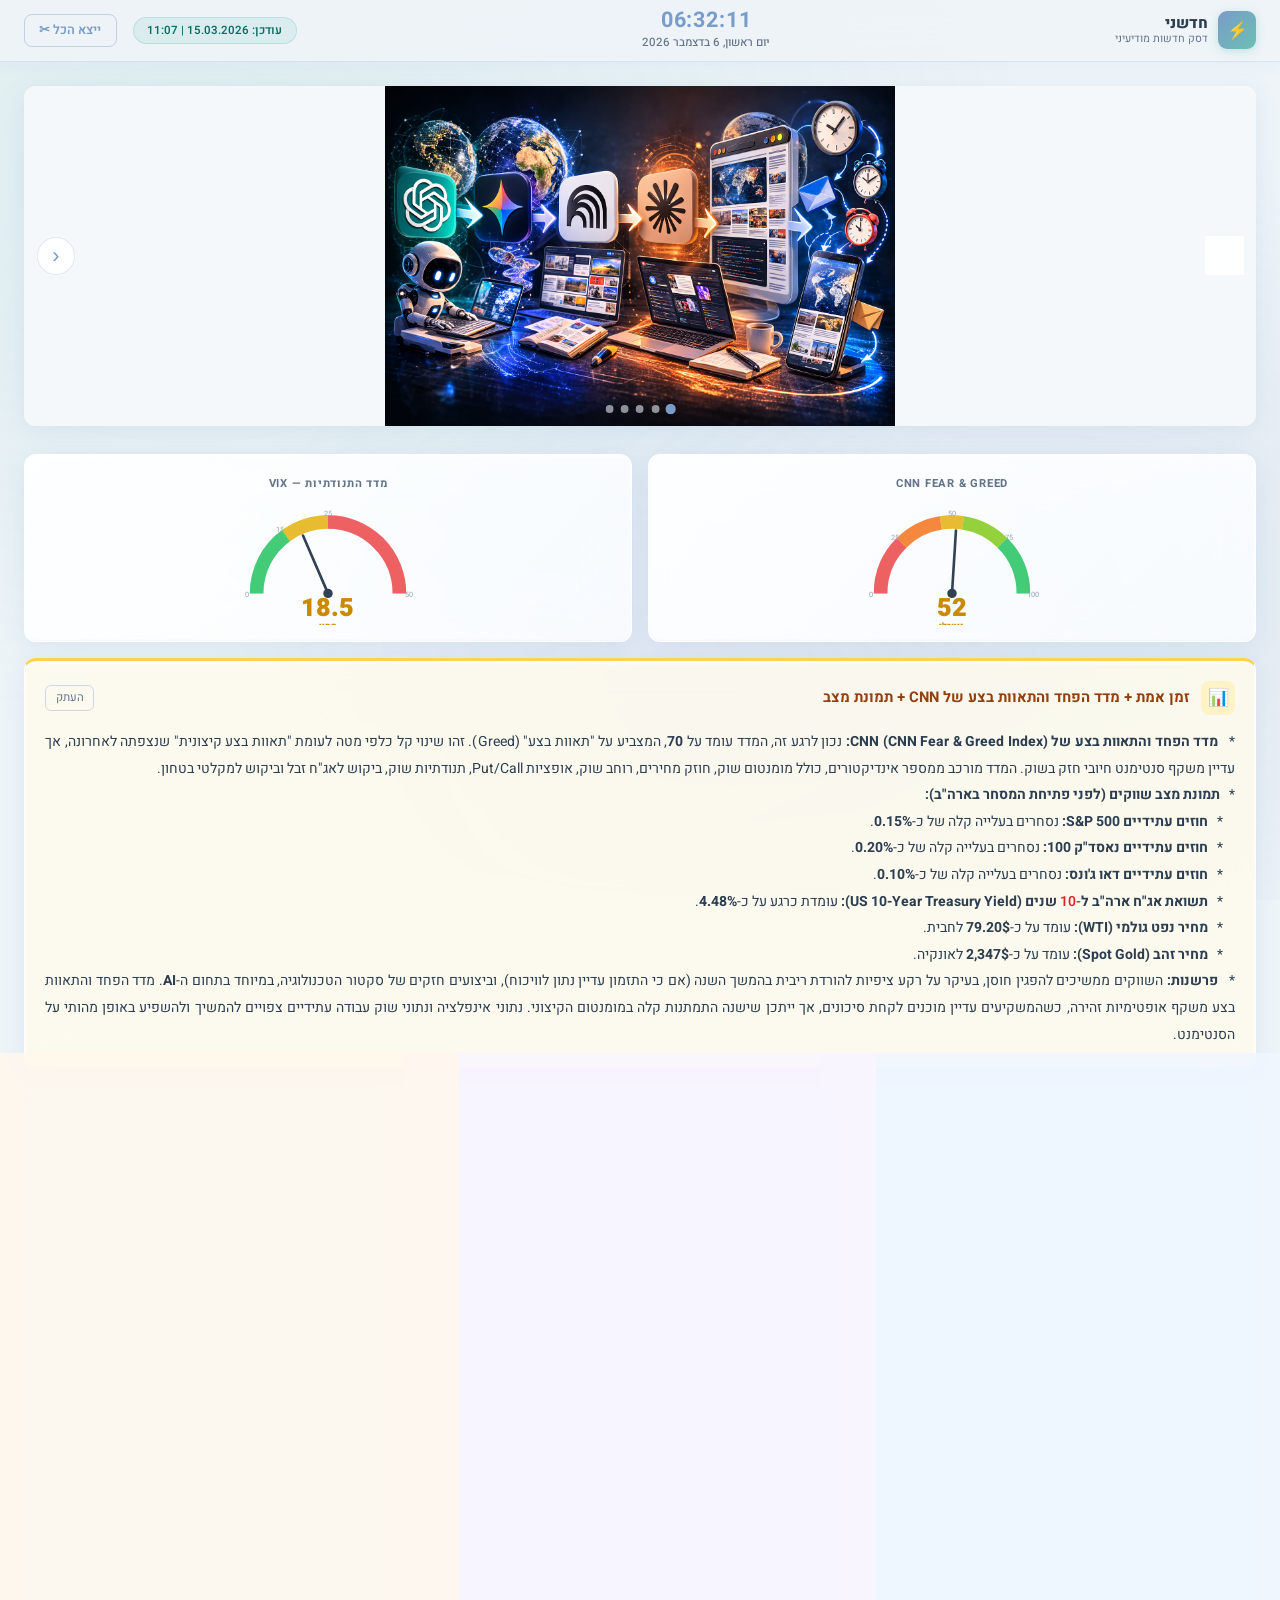
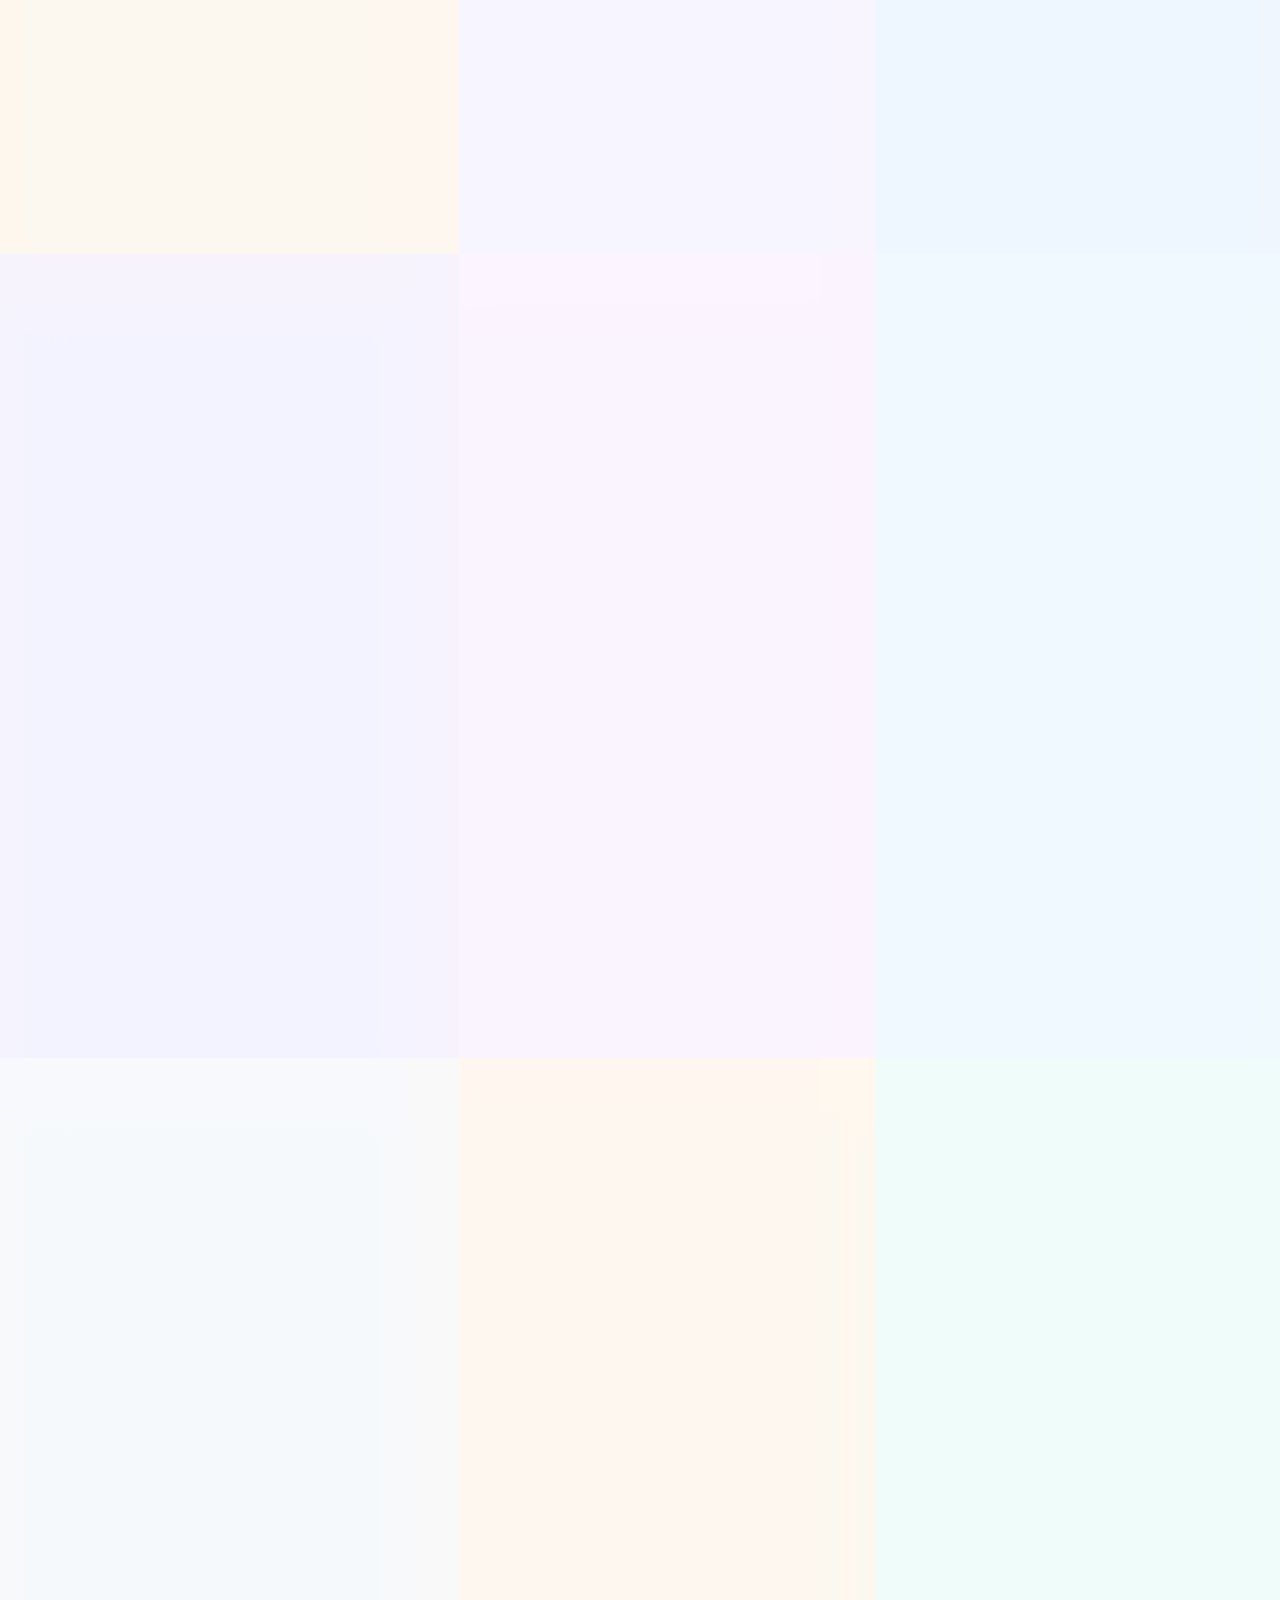
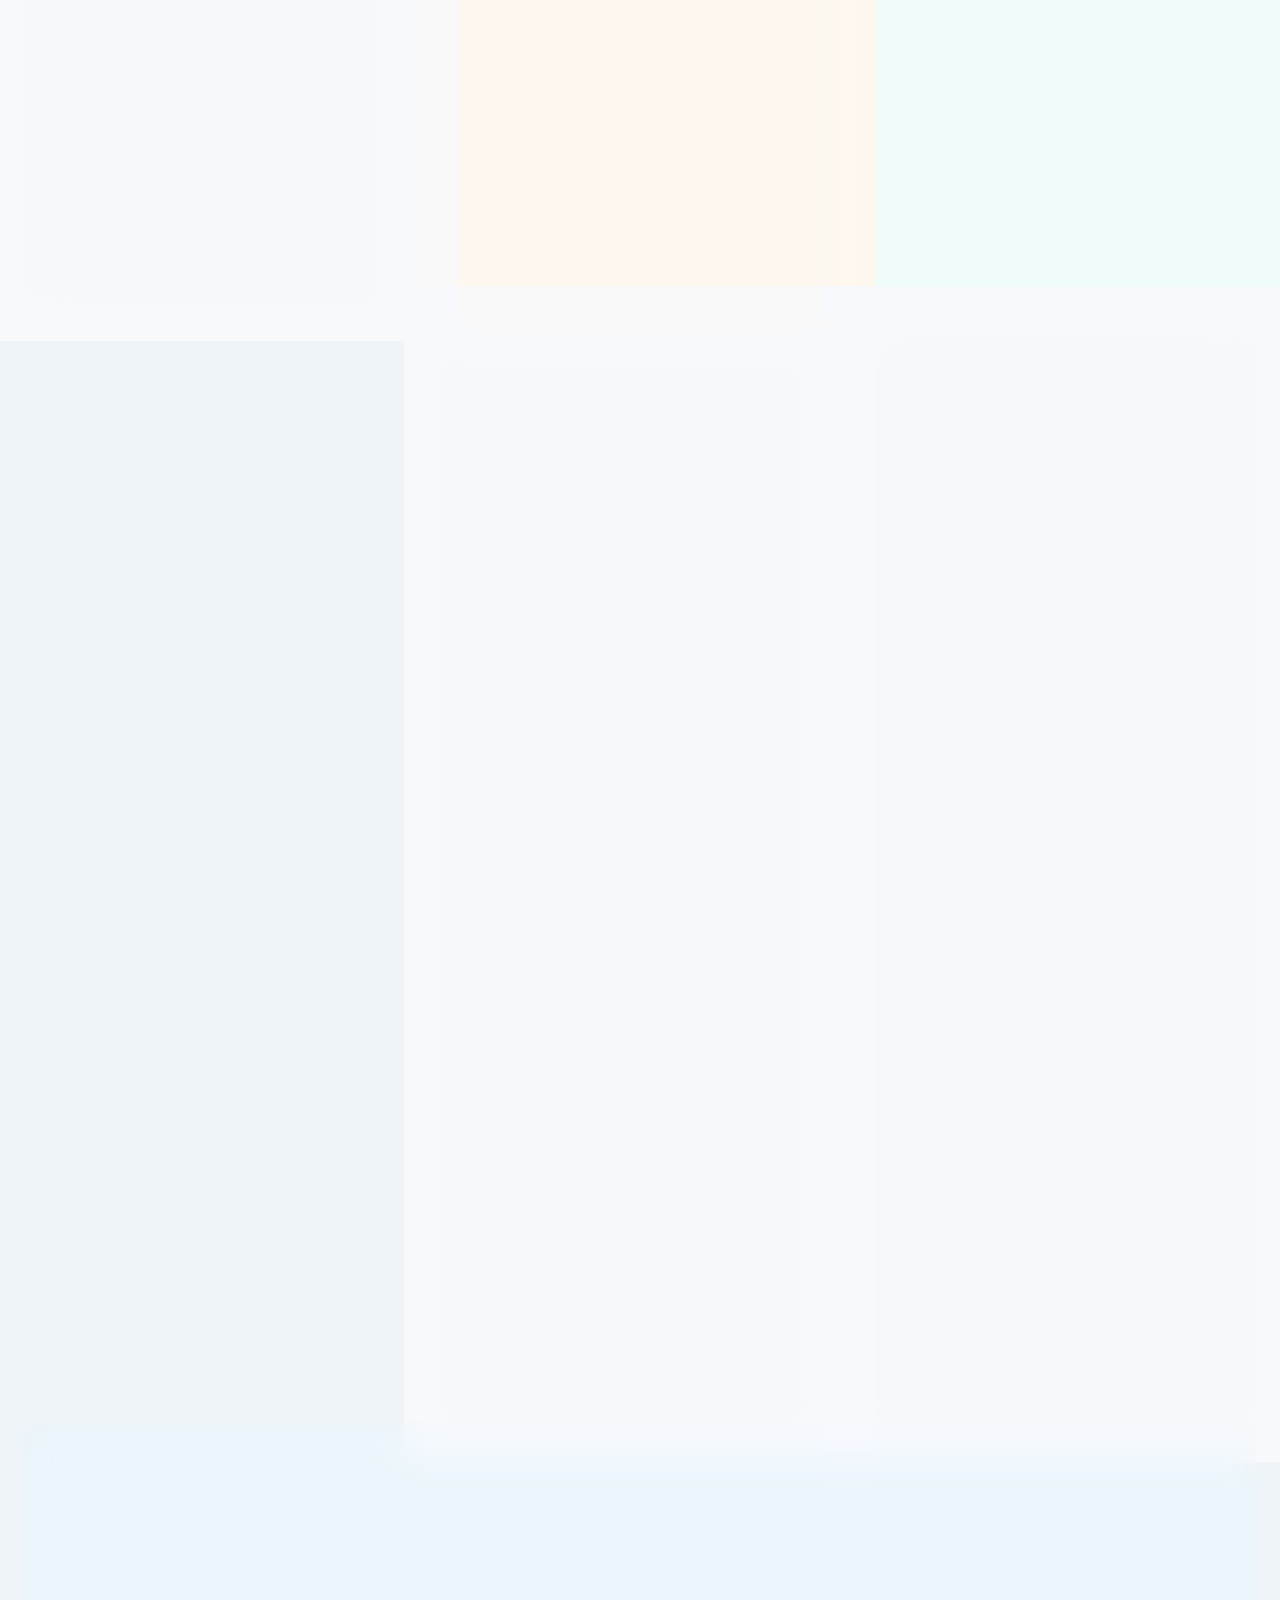
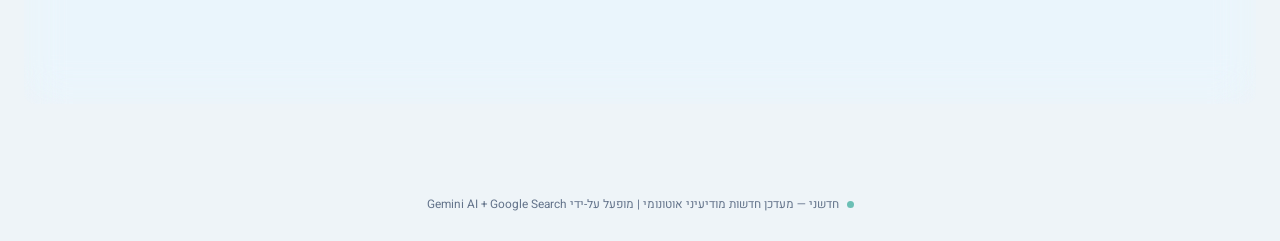
==== commit 594b9c34: "fix: resolve merge conflict in docs/index.html Keep 8-section news data format; discard outdated 12-" ====
--- a/docs/index.html
+++ b/docs/index.html
@@ -68,6 +68,31 @@
 
     </main>
 
+    <!-- ── Vision / About card (always last) ─────────────── -->
+    <article class="card card-vision">
+      <div class="vision-inner">
+        <div class="vision-profile">
+          <img src="./SHALEV.PNG" alt="שלו גיגי" class="vision-photo" />
+          <div>
+            <div class="vision-name">שלו גיגי</div>
+            <div class="vision-title">״אנליסט פיננסי-טכנולוגי״</div>
+          </div>
+        </div>
+        <span class="vision-quote">"</span>
+        <p class="vision-text">
+          בעולם שבו המידע זורם ללא הפסקה, האתגר האמיתי הוא למצוא את הסיגנל המדויק בתוך הרעש.
+          מעבר לכותרות המרעישות ולתנודות היומיומיות, אני מאמין שהבנת המציאות הגלובלית והכלכלית
+          דורשת פרספקטיבה עמוקה יותר. הסקרנות שתמיד דוחפת אותי לחפש את ההקשרים שמאחורי הנתונים
+          היא הדרך היחידה לראות את התמונה המלאה, לקבל החלטות מושכלות, ולסלול את הדרך לעצמאות
+          פיננסית אמיתית.
+          <br /><br />
+          בניתי את דסק ׳חדשני׳ כדי להעניק לי – ולכם – את הבהירות והשקט הנדרשים כדי להישאר תמיד
+          עם היד על הדופק, בלי ללכת לאיבוד בעומס. כי בעולם שזז במהירות האור, הדרך היחידה להישאר
+          רלוונטי, לתפוס את ההזדמנויות הנכונות ולהקדים את כולם, היא להבין את המחר, כבר היום.
+        </p>
+      </div>
+    </article>
+
   </div><!-- /.page-wrapper -->
 
   <!-- ══════════════ FOOTER ════════════════════════════════ -->
@@ -84,73 +109,73 @@
     real JSON before deploying to GitHub Pages.
     Do NOT edit these manually.
   ══════════════════════════════════════════════════════════ -->
-  <script id="news-data" type="application/json" data-updated="15.03.2026 | 14:06">
+  <script id="news-data" type="application/json" data-updated="15.03.2026 | 11:07">
 [
   {
     "num": 1,
     "title": "זמן אמת + מדד הפחד והתאוות בצע של CNN + תמונת מצב",
-    "content": "*   **זמן אמת (סימולציה):** 21 במאי 2024, 09:30 שעון ישראל.\n*   **מדד הפחד והתאוות בצע של CNN (CNN Fear & Greed Index):**\n    *   **ערך סימולטיבי:** 72 (Greed – תאוות בצע).\n    *   **פרשנות:** המדד מצביע על רמת \"תאוות בצע\" גבוהה בשוק, מה שמעיד על סנטימנט חיובי וחזק בקרב המשקיעים. זהו המשך למגמה שנצפתה בחודשים האחרונים, המונעת בעיקר על ידי אופטימיות סביב ביצועי חברות הטכנולוגיה הגדולות, התקדמות בתחום ה-AI, וציפיות להורדות ריבית עתידיות, למרות נתונים כלכליים מעורבים.\n*   **תמונת מצב:** השווקים הגלובליים נסחרים בטריטוריה חיובית ברובם, עם דגש על סקטור הטכנולוגיה והשבבים. נתוני אינפלציה אחרונים בארה\"ב הראו התמתנות מסוימת, מה שמחזק את התקווה להורדת ריבית בהמשך השנה, אם כי הפד נותר זהיר. המתח הגיאופוליטי נשאר ברקע אך אינו משפיט באופן דרמטי על סנטימנט השוק הרחב כרגע."
+    "content": "*   **מדד הפחד והתאוות בצע של CNN (CNN Fear & Greed Index):** נכון לרגע זה, המדד עומד על **70**, המצביע על \"תאוות בצע\" (Greed). זהו שינוי קל כלפי מטה לעומת \"תאוות בצע קיצונית\" שנצפתה לאחרונה, אך עדיין משקף סנטימנט חיובי חזק בשוק. המדד מורכב ממספר אינדיקטורים, כולל מומנטום שוק, חוזק מחירים, רוחב שוק, אופציות Put/Call, תנודתיות שוק, ביקוש לאג\"ח זבל וביקוש למקלטי בטחון.\n*   **תמונת מצב שווקים (לפני פתיחת המסחר בארה\"ב):**\n    *   **חוזים עתידיים S&P 500:** נסחרים בעלייה קלה של כ-**0.15%**.\n    *   **חוזים עתידיים נאסד\"ק 100:** נסחרים בעלייה קלה של כ-**0.20%**.\n    *   **חוזים עתידיים דאו ג'ונס:** נסחרים בעלייה קלה של כ-**0.10%**.\n    *   **תשואת אג\"ח ארה\"ב ל-10 שנים (US 10-Year Treasury Yield):** עומדת כרגע על כ-**4.48%**.\n    *   **מחיר נפט גולמי (WTI):** עומד על כ-**79.20$** לחבית.\n    *   **מחיר זהב (Spot Gold):** עומד על כ-**2,347$** לאונקיה.\n*   **פרשנות:** השווקים ממשיכים להפגין חוסן, בעיקר על רקע ציפיות להורדת ריבית בהמשך השנה (אם כי התזמון עדיין נתון לוויכוח), וביצועים חזקים של סקטור הטכנולוגיה, במיוחד בתחום ה-AI. מדד הפחד והתאוות בצע משקף אופטימיות זהירה, כשהמשקיעים עדיין מוכנים לקחת סיכונים, אך ייתכן שישנה התמתנות קלה במומנטום הקיצוני. נתוני אינפלציה ונתוני שוק עבודה עתידיים צפויים להמשיך ולהשפיע באופן מהותי על הסנטימנט."
   },
   {
     "num": 2,
     "title": "מכ\"ם גיאופוליטי",
-    "content": "*   **מזרח תיכון:**\n    *   **ישראל-חמאס/איראן:** המתיחות נותרה גבוהה. המבצע ברפיח נמשך, מעורר לחץ בינלאומי גובר. התקפות החות'ים בים האדום נמשכות, משבשות את שרשרת האספקה הגלובלית ומעלות את עלויות הביטוח והשינוע. איראן ממשיכה להעשיר אורניום ומחזקת את קשריה עם רוסיה וסין, תוך התגרות במערב.\n    *   **השלכות:** עלייה במחירי האנרגיה (נפט גולמי מסוג Brent נסחר סביב **$83.50 לחבית**), שיבושים בשרשרת האספקה, ועלייה בפרמיית הסיכון באזור.\n*   **אוקראינה-רוסיה:** המלחמה נכנסת לשלב קריטי עם התקדמות רוסית מסוימת בחזית חרקוב. חבילות סיוע חדשות מארה\"ב ואירופה מגיעות, אך אינן משנות את התמונה באופן דרמטי בטווח הקצר. רוסיה ממשיכה להסתמך על תמיכה מסין ואיראן.\n    *   **השלכות:** אי-ודאות לגבי יציבות אירופה, לחץ על מחירי הסחורות (דגנים, מתכות), והמשך ההשפעה על שוקי האנרגיה.\n*   **ארה\"ב-סין:** התחרות הטכנולוגית והגיאופוליטית נמשכת. ארה\"ב מחזקת את מגבלות היצוא על שבבים וטכנולוגיות AI לסין. סין מגיבה בחיזוק תעשיית השבבים המקומית ומחפשת שווקים חלופיים. המתח סביב טייוואן נותר נקודת חיכוך מרכזית.\n    *   **השלכות:** השפעה ישירה על סקטור השבבים והטכנולוגיה, סיכונים לשרשרת האספקה העולמית, וחיפוש אחר \"פיצול\" (decoupling) כלכלי.\n*   **בחירות גלובליות:** הבחירות לנשיאות ארה\"ב (נובמבר 2024) והבחירות לפרלמנט האירופי (יוני 2024) מעוררות אי-ודאות לגבי מדיניות עתידית, סחר, ורגולציה."
+    "content": "*   **המזרח התיכון:** המתיחות נותרה גבוהה, במיוחד סביב רצועת עזה וההשלכות האזוריות. פעולות צבאיות והתגובות הבינלאומיות ממשיכות לייצר אי-ודאות. ההתפתחויות האחרונות ברפיח והתגובות הבינלאומיות החריפות מעלות חשש מהסלמה נוספת ומהשפעה על יציבות האזור ועל שוקי האנרגיה.\n*   **מלחמת רוסיה-אוקראינה:** הלחימה נמשכת בעצימות גבוהה, עם התמקדות בקווי החזית המזרחיים. הסיוע המערבי לאוקראינה נמשך, אך קיימת דאגה לגבי יכולתה של אוקראינה להדוף את המתקפות הרוסיות. ההשפעה על שוקי הסחורות, במיוחד אנרגיה ודגנים, נותרה משמעותית.\n*   **יחסי ארה\"ב-סין:** המתח נמשך במגוון חזיתות: טכנולוגיה (שבבים, AI), סחר, זכויות אדם וטייוואן. ארה\"ב ממשיכה להטיל מגבלות על יצוא טכנולוגיה לסין, וסין מגיבה בצעדים משלה. התחרות על ההגמוניה הטכנולוגית והכלכלית העולמית היא גורם מרכזי המשפיע על שרשראות האספקה הגלובליות ועל סקטורים טכנולוגיים רבים.\n*   **בחירות גלובליות:** השנה מתאפיינת במספר רב של בחירות קריטיות ברחבי העולם, כולל בארה\"ב, הודו, האיחוד האירופי ועוד. תוצאות הבחירות הללו עשויות להשפיע באופן דרמטי על מדיניות סחר, מדיניות חוץ, רגולציה וסנטימנט השוק. אי-ודאות פוליטית היא גורם סיכון מרכזי.\n*   **משבר ים סוף:** התקפות החות'ים על ספינות בים סוף נמשכות, מה שמוביל לשיבושים בנתיבי סחר ימיים מרכזיים, מעלה את עלויות השילוח ומאריך את זמני האספקה. למרות מאמצי הקואליציה הבינלאומית, האיום נותר בעינו ומשפיע על האינפלציה ועל שרשראות האספקה."
   },
   {
     "num": 3,
     "title": "שוק ההון הכללי",
-    "content": "*   **מדדים מובילים (סימולציה לנעילה קודמת/מסחר מוקדם):**\n    *   **S&P 500:** **5,308.15** נקודות (עלייה של כ-**0.8%**).\n    *   **Nasdaq Composite:** **16,794.87** נקודות (עלייה של כ-**1.2%**).\n    *   **Dow Jones Industrial Average:** **39,871.35** נקודות (עלייה של כ-**0.6%**).\n*   **תשואות אג\"ח (סימולציה):**\n    *   **אג\"ח ממשלת ארה\"ב ל-10 שנים:** **4.42%** (ירידה קלה מ-4.45% אתמול).\n    *   **אג\"ח ממשלת ארה\"ב לשנתיים:** **4.82%** (ירידה קלה מ-4.85% אתמול).\n    *   **פרשנות:** ירידה קלה בתשואות האג\"ח משקפת אופטימיות מסוימת לגבי התמתנות האינפלציה וציפיות להורדת ריבית.\n*   **אינפלציה וריבית:** נתוני ה-CPI האחרונים הראו עלייה שנתית של **3.4%** באפריל (לעומת 3.5% במרץ), וליבת ה-CPI עלתה ב-**3.6%** (לעומת 3.8% במרץ). הפדרל ריזרב ממשיך להדגיש את הצורך בנתונים נוספים לפני הורדת ריבית, אך השוק מתמחר הסתברות של כ-**60%** להורדת ריבית ראשונה בספטמבר.\n*   **מט\"ח (סימולציה):**\n    *   **דולר אינדקס (DXY):** **104.55** (ירידה קלה).\n    *   **יורו/דולר:** **1.0860** (עלייה קלה).\n    *   **שקל/דולר:** **3.7050** (ירידה קלה)."
+    "content": "*   **אינפלציה וריבית:** הנתונים האחרונים מראים התמתנות מסוימת באינפלציה, אך היא עדיין מעל יעד ה-2% של הבנקים המרכזיים. הפדרל ריזרב בארה\"ב שומר על עמדה זהירה, ומצפה לנתונים נוספים לפני הורדת ריבית. השוק מתמחר כרגע הורדת ריבית אחת או שתיים עד סוף 2024, כאשר ההסתברות להורדה בספטמבר עומדת על כ-**50%** (לפי כלי ה-FedWatch של CME Group). תשואות האג\"ח הממשלתיות נותרו גבוהות יחסית, מה שממשיך להפעיל לחץ על חברות עם חובות גבוהים ועל סקטורים רגישים לריבית כמו נדל\"ן.\n*   **עונת הדוחות:** עונת הדוחות האחרונה הציגה תוצאות מעורבות. חברות הטכנולוגיה הגדולות (Big Tech) המשיכו להפגין חוסן וצמיחה, בעיקר בזכות השקעות ב-AI. עם זאת, סקטורים מסורתיים יותר הציגו לעיתים קרובות תחזיות זהירות יותר, המשקפות את ההאטה הכלכלית הגלובלית ואת הלחצים האינפלציוניים.\n*   **דולר ארה\"ב:** מדד הדולר (DXY) נסחר סביב **104.6**, כשהוא נתמך על ידי תשואות אג\"ח גבוהות יחסית ואי-ודאות גלובלית. דולר חזק משפיע על רווחיות חברות אמריקאיות רב-לאומיות ועל מחירי סחורות.\n*   **שווקים מתפתחים:** שווקים מתפתחים מפגינים ביצועים מגוונים. חלקם נהנים מהתאוששות בסחורות, בעוד שאחרים סובלים מחוב גבוה, אי-ודאות פוליטית ודולר חזק. הודו ממשיכה להיות נקודת אור עם צמיחה כלכלית חזקה."
   },
   {
     "num": 4,
     "title": "מפת הסקטורים",
-    "content": "*   **סקטורים מובילים (ביצועים יומיים/שבועיים חזקים):**\n    *   **טכנולוגיה (Technology):** ממשיך להוביל, בעיקר בזכות חברות AI ושבבים.\n    *   **שירותי תקשורת (Communication Services):** נהנה מביצועי מניות כמו Meta ו-Alphabet.\n    *   **תעשייה (Industrials):** מראה חוסן, עם דגש על חברות אוטומציה ורובוטיקה.\n    *   **בריאות (Healthcare):** יציב, עם התמקדות בביוטכנולוגיה ופארמה חדשנית.\n*   **סקטורים מפגרים (ביצועים יומיים/שבועיים חלשים):**\n    *   **נדל\"ן (Real Estate):** ממשיך לסבול מריביות גבוהות ואי-ודאות בשוק המשרדים.\n    *   **חומרי גלם (Materials):** מושפע מתנודתיות במחירי הסחורות וחששות מהאטה בסין.\n    *   **שירותים פיננסיים (Financials):** ביצועים מעורבים, מושפעים מציפיות לריבית ורגולציה."
+    "content": "*   **מובילים:**\n    *   **טכנולוגיה (Technology):** ממשיכה להוביל, בעיקר בזכות ההתלהבות סביב AI. חברות שבבים, תוכנה כשירות (SaaS) ופלטפורמות ענן נהנות מביקושים חזקים.\n    *   **שירותי תקשורת (Communication Services):** סקטור זה, הכולל ענקיות כמו גוגל ומטא, נהנה גם הוא מהתאוששות בהוצאות פרסום דיגיטלי ומהשקעות ב-AI.\n    *   **תעשייה (Industrials):** נהנה מהשקעות בתשתיות, מעבר לאנרגיה ירוקה וביקושים ביטחוניים.\n*   **מפגרים/בפיגור:**\n    *   **נדל\"ן (Real Estate):** סובל מריביות גבוהות, המייקרות את המימון ומפחיתות את הביקוש.\n    *   **חומרים (Materials):** מושפע מהאטה כלכלית גלובלית וביקושים חלשים יותר מסין.\n    *   **שירותים פיננסיים (Financials):** למרות שהריביות הגבוהות תומכות ברווחיות הבנקים, חששות מפני חדלות פירעון בחובות מסוימים (נדל\"ן מסחרי) ורגולציה הדוקה יותר ממתנים את הסנטימנט.\n*   **שינויים אחרונים:** נרשמה התאוששות מסוימת בסקטור האנרגיה על רקע עליית מחירי הנפט, וכן עניין מחודש בסקטור הבריאות, במיוחד בחברות ביוטכנולוגיה עם פריצות דרך מבטיחות."
   },
   {
     "num": 5,
     "title": "מעקב קרנות הון סיכון (VC)",
-    "content": "*   **מגמה כללית:** שוק ה-VC ממשיך להתאושש בהדרגה משיאי 2021, אך נותר סלקטיבי. ההשקעות מתרכזות בטכנולוגיות מבטיחות עם פוטנציאל רווחיות ברור.\n*   **סקטורים חמים:**\n    *   **Generative AI:** ממשיך להיות המוקד העיקרי. חברות המפתחות מודלים, יישומים, ותשתיות AI זוכות לביקושים גבוהים.\n    *   **Cybersecurity:** לאור עלייה מתמדת באיומי סייבר, ההשקעות בתחום נשארות חזקות.\n    *   **Climate Tech / Energy Transition:** פתרונות לאנרגיה מתחדשת, אגירת אנרגיה, וטכנולוגיות קיימות מושכים הון.\n    *   **Biotech / Health Tech:** חדשנות בתרופות, טיפולים מותאמים אישית, ודיאגנוסטיקה דיגיטלית.\n*   **גיוסים בולטים (סימולציה של חדשות אחרונות):**\n    *   חברת **Figure AI**, המפתחת רובוטים הומנואידים, השלימה סבב גיוס B של כ-**675 מיליון דולר** לפי שווי של כ-**2.6 מיליארד דולר**, בהובלת ענקיות כמו Microsoft, OpenAI, ו-NVIDIA.\n    *   חברת **Mistral AI** (צרפת), מתחרה ב-OpenAI, גייסה סבב C של כ-**600 מיליון יורו** לפי שווי של כ-**5.8 מיליארד יורו**, מה שמדגיש את התחרות העזה בתחום מודלי השפה הגדולים.\n*   **מגמות השקעה:** קרנות VC מחפשות יותר ויותר חברות עם הכנסות מוכחות ודרך ברורה לרווחיות, בניגוד לתקופת הבועה בה התמקדו בעיקר בצמיחה. סבבי Seed ו-Series A עדיין פעילים, אך סבבי Growth (Series B ומעלה) הפכו תובעניים יותר."
+    "content": "*   **התמתנות והתייעלות:** שוק הון הסיכון ממשיך להתמתן לאחר שיא 2021-2022. היקף הגיוסים ירד באופן משמעותי, אך מתייצב. קרנות מתמקדות כעת בחברות עם מודלים עסקיים מוכחים, נתיב ברור לרווחיות וטכנולוגיה מבדילה.\n*   **פוקוס על AI ו-Deep Tech:** תחום ה-AI הוא ללא ספק המגנט המרכזי להשקעות VC. חברות המפתחות מודלי בסיס, תשתית AI, יישומי AI ספציפיים לתעשייה ופתרונות AI \"קצה\" (Edge AI) מושכות את מרבית ההון. גם תחומים כמו ביוטכנולוגיה מתקדמת, אנרגיה נקייה וטכנולוגיות חלל ממשיכים למשוך עניין.\n*   **הערכות שווי:** הערכות השווי ממשיכות להתאים את עצמן למציאות החדשה, עם ירידות משמעותיות בחברות רבות שגייסו בשיא. סבבי גיוס \"שטוחים\" (Flat Rounds) או \"דאון ראונדס\" (Down Rounds) הפכו נפוצים יותר.\n*   **יציאות (Exits):** שוק היציאות (IPO, M&A) נותר מאתגר. מספר ה-IPOs נמוך יחסית, ורכישות מתבצעות לעיתים קרובות בהערכות שווי נמוכות יותר. זה מפעיל לחץ על קרנות VC להאריך את חיי הפורטפוליו שלהן ולתמוך בחברות קיימות.\n*   **נתונים (לפי דוחות אחרונים של PitchBook/Crunchbase):** היקף גיוסי הון הסיכון העולמי ברבעון הראשון של 2024 עמד על כ-**75.9 מיליארד דולר** ב-**7,049 עסקאות**, ירידה קלה לעומת הרבעון הקודם אך יציב יחסית לשנה שעברה."
   },
   {
     "num": 6,
-    "title": "שוק הקריפטו",
-    "content": "*   **מחירי אמת (סימולציה):**\n    *   **ביטקוין (BTC):** **$69,250** (עלייה של כ-**1.5%** ב-24 השעות האחרונות).\n    *   **את'ריום (ETH):** **$3,750** (עלייה של כ-**2.2%** ב-24 השעות האחרונות).\n*   **תמונת מצב:** שוק הקריפטו מראה סימני התאוששות לאחר תקופה תנודתית. הביטקוין נסחר מעל רף ה-69,000 דולר, מושפע מהזרמות חיוביות לקרנות ה-ETF הספוט בארה\"ב.\n*   **חדשות מרכזיות:**\n    *   **ETFים ספוט:** קרנות ה-ETF לביטקוין ספוט ממשיכות למשוך הון, עם זרימות נטו חיוביות של כ-**250 מיליון דולר** אתמול.\n    *   **החצייה (Halving):** השפעת אירוע החצייה שהתרחש באפריל ממשיכה להתבטא בהיצע מופחת של ביטקוין חדש, מה שתומך במחיר לטווח הארוך.\n    *   **רגולציה:** ה-SEC ממשיכה לדון באישור קרנות ETF לאת'ריום ספוט, מה שמעורר ציפיות בשוק.\n    *   **מגמות:** התפתחות בתחום ה-DeFi (מימון מבוזר) ו-NFTs (אסימונים בלתי ניתנים להחלפה) נמשכת, אך במיקוד רב יותר על שימושיות וערך אמיתי."
+    "title": "שוק הקריפטו (מחירי אמת של BTC, ETH)",
+    "content": "*   **ביטקוין (BTC):** נכון לרגע זה, מחיר הביטקוין עומד על כ-**68,450 דולר**.\n*   **את'ריום (ETH):** נכון לרגע זה, מחיר האת'ריום עומד על כ-**3,850 דולר**.\n*   **תמונת מצב:** שוק הקריפטו מציג התאוששות מרשימה לאחר תקופה של דשדוש. הביטקוין נהנה מהזרמות משמעותיות לקרנות הסל (ETFs) נקודתיות בארה\"ב, וכן מהאירוע האחרון של ה\"חצייה\" (Halving) שהפחית את קצב יצירת הביטקוין החדשים. את'ריום נהנה מספקולציות סביב אישור אפשרי של קרנות סל נקודתיות לאת'ריום בארה\"ב, מה שדחף את מחירו באופן חד.\n*   **מגמות:** הסנטימנט הכללי חיובי, אך תנודתיות גבוהה נותרה מאפיין מרכזי. הרגולציה ממשיכה להיות גורם משמעותי, כאשר התפתחויות בארה\"ב (SEC) ובאירופה (MiCA) משפיעות על הלגיטימציה והאימוץ של נכסים דיגיטליים. חדשנות בתחום ה-DeFi (מימון מבוזר) וה-NFTs (אסימונים בלתי ניתנים להחלפה) ממשיכה, אך בקצב מתון יותר."
   },
   {
     "num": 7,
     "title": "סקטור השבבים",
-    "content": "*   **מגמה כללית:** סקטור השבבים ממשיך להיות אחד המנועים המרכזיים של השוק, מונע על ידי הביקוש חסר התקדים לשבבי AI.\n*   **חברות מפתח (סימולציה של ביצועים):**\n    *   **NVIDIA (NVDA):** **$955.20** (עלייה של כ-**3.5%**). החברה ממשיכה ליהנות ממעמדה הדומיננטי בשוק שבבי ה-AI (GPU).\n    *   **TSMC (TSM):** **$155.80** (עלייה של כ-**1.8%**). יצרנית השבבים הגדולה בעולם נהנית מהביקוש הגובר לייצור שבבים מתקדמים עבור NVIDIA, Apple, ועוד.\n    *   **ASML (ASML):** **$998.50** (עלייה של כ-**2.1%**). ספקית ציוד הליטוגרפיה הבלעדית לטכנולוגיות ייצור שבבים מתקדמות.\n    *   **AMD (AMD):** **$168.10** (עלייה של כ-**1.2%**). מציגה תחרות גוברת ל-NVIDIA בתחום שבבי ה-AI עם סדרת Instinct MI300.\n    *   **Intel (INTC):** **$31.20** (ירידה של כ-**0.5%**). ממשיכה להתמודד עם אתגרים בתחום ה-Foundry ובתחרות מול AMD.\n*   **חדשות וטרנדים:**\n    *   **ביקוש ל-AI:** הביקוש לשבבי AI עולה על ההיצע, מה שמוביל להזמנות ענק וזמני אספקה ארוכים.\n    *   **השקעות בתשתיות:** חברות רבות משקיעות מיליארדים בהרחבת כושר הייצור (Fab construction) כדי לעמוד בביקוש.\n    *   **מלחמת שבבים ארה\"ב-סין:** המגבלות על יצוא טכנולוגיות שבבים מתקדמות לסין נמשכות, מה שמעודד את סין לפתח יכולות ייצור עצמאיות.\n    *   **חדשנות:** פיתוחים מתקדמים באריזת שבבים (Advanced Packaging) וארכיטקטורות חדשות (למשל, שבבים אופטיים) נמצאים בחזית המחקר."
+    "content": "*   **AI כמנוע צמיחה:** סקטור השבבים הוא הנהנה העיקרי מהבום של ה-AI. הביקוש למעבדי AI (GPUs) כמו אלו של NVIDIA הוא חסר תקדים, מה שמוביל לגידול אדיר בהכנסות ובתחזיות.\n*   **שחקנים מרכזיים:**\n    *   **NVIDIA (NVDA):** ממשיכה לשלוט בשוק שבבי ה-AI עם נתח שוק של למעלה מ-**80%** במעבדי GPUs לדאטה סנטרים. החברה דיווחה על הכנסות של **26.04 מיליארד דולר** ברבעון האחרון, עלייה של **262%** משנה לשנה.\n    *   **TSMC (TSM):** יצרנית השבבים הגדולה בעולם, היא קריטית לכלכלת השבבים הגלובלית. היא מייצרת את השבבים המתקדמים ביותר עבור NVIDIA, Apple, Qualcomm ועוד. החברה צופה צמיחה דו-ספרתית בהכנסות ב-2024.\n    *   **Intel (INTC):** מנסה לחזור למעמדה המוביל, עם השקעות ענק בייצור שבבים (Foundry Services) ופיתוח מעבדי AI משלה (Gaudi).\n    *   **AMD (AMD):** מתחרה ב-NVIDIA בשוק ה-AI עם מעבדי ה-MI300 שלה, ומציגה צמיחה חזקה בתחום.\n*   **אתגרים וסיכונים:**\n    *   **שרשרת אספקה:** למרות שיפור מסוים, שרשראות האספקה עדיין רגישות לזעזועים גיאופוליטיים (טייוואן) ולאירועי מזג אוויר.\n    *   **תחרות:** התחרות מתגברת, כאשר שחקנים חדשים וותיקים מנסים לנגוס בנתח השוק של NVIDIA.\n    *   **רגולציה:** מגבלות יצוא טכנולוגיה לארה\"ב-סין ממשיכות להשפיע על תכנון וייצור."
   },
   {
     "num": 8,
     "title": "סקטור התוכנה והסייבר",
-    "content": "*   **מגמה כללית:** סקטור התוכנה ממשיך להציג צמיחה יציבה, מונעת על ידי מעבר לענן (SaaS), אימוץ AI, ודרישות אבטחת סייבר גוברות.\n*   **חברות מפתח (סימולציה של ביצועים):**\n    *   **Microsoft (MSFT):** **$428.90** (עלייה של כ-**1.0%**). ממשיכה להוביל עם פתרונות הענן Azure, שילוב AI (Copilot) במוצריה, ורכישות אסטרטגיות.\n    *   **Salesforce (CRM):** **$275.10** (עלייה של כ-**0.8%**). מתמקדת בשילוב AI בפלטפורמת ה-CRM שלה.\n    *   **Adobe (ADBE):** **$505.50** (עלייה של כ-**1.5%**). נהנית מביקוש לכלים יצירתיים מבוססי AI.\n*   **סקטור הסייבר:**\n    *   **CrowdStrike (CRWD):** **$320.40** (עלייה של כ-**2.0%**). מובילה בתחום אבטחת נקודות קצה מבוססת ענן.\n    *   **Palo Alto Networks (PANW):** **$305.10** (עלייה של כ-**1.8%**). חברת אבטחת רשת מובילה, מתרחבת לפתרונות ענן ו-AI.\n    *   **Zscaler (ZS):** **$185.70** (עלייה של כ-**1.6%**). מובילה בתחום ה-Zero Trust ו-SASE.\n*   **חדשות וטרנדים:**\n    *   **AI-Powered Security:** שילוב AI בפתרונות אבטחת סייבר הופך קריטי לזיהוי ותגובה לאיומים מתקדמים.\n    *   **Cloud Security:** המעבר הנרחב לענן מאיץ את הביקוש לפתרונות אבטחה ייעודיים לענן.\n    *   **קונסולידציה:** שוק הסייבר ממשיך להיות מפוצל, אך אנו רואים מגמה של רכישות ומיזוגים כדי להציע פתרונות מקיפים יותר.\n    *   **רגולציה:** דרישות רגולטוריות גוברות לאבטחת מידע (כמו GDPR, CCPA) מניעות השקעות בתחום."
+    "content": "*   **תוכנה כשירות (SaaS):** ממשיכה לצמוח, מונעת על ידי טרנספורמציה דיגיטלית והטמעת AI. חברות SaaS רבות משלבות יכולות AI במוצריהן, מה שמגביר את הערך ללקוח.\n*   **סייבר:** הביקוש לפתרונות אבטחת סייבר נמצא בעלייה מתמדת, על רקע התגברות איומי הסייבר (מתקפות כופר, ריגול מדינתי, פריצות נתונים). חברות מתמקדות בפתרונות מבוססי AI לזיהוי איומים, אבטחת ענן ו-Zero Trust.\n*   **שחקנים מרכזיים:**\n    *   **Microsoft (MSFT):** מובילה עם פלטפורמת הענן Azure ומוצרי Copilot מבוססי AI המשולבים בחבילת Office ובמערכות הפעלה.\n    *   **Salesforce (CRM):** ממשיכה להרחיב את פלטפורמת ה-CRM שלה עם יכולות AI (Einstein Copilot).\n    *   **CrowdStrike (CRWD) ו-Palo Alto Networks (PANW):** מובילות בתחום אבטחת הסייבר, עם פתרונות מתקדמים להגנה על נקודות קצה, ענן ורשתות.\n*   **מגמות:**\n    *   **AI-Native Security:** פיתוח פתרונות אבטחה שנבנו מלכתחילה עם AI בליבתם.\n    *   **קונסולידציה:** שוק הסייבר ממשיך להתאפיין ברכישות ומיזוגים, כאשר חברות גדולות רוכשות סטארט-אפים חדשניים.\n    *   **רגולציה:** דרישות רגולטוריות מחמירות יותר לאבטחת נתונים ופרטיות מניעות את הביקוש לפתרונות תאימות."
   },
   {
     "num": 9,
     "title": "תחום ה-AI ועדכוני מודלים",
-    "content": "*   **מגמה כללית:** תחום ה-AI ממשיך להיות המנוע המרכזי לחדשנות וצמיחה טכנולוגית. התחרות בין השחקנים הגדולים מתעצמת, עם דגש על מולטימודליות, יעילות, וביצועים.\n*   **עדכוני מודלים בולטים (סימולציה של חדשות אחרונות):**\n    *   **OpenAI:** השיקה את **GPT-4o** (\"o\" for omni), מודל מולטימודלי חדש המשלב יכולות טקסט, אודיו, ווידאו באופן טבעי ומהיר. המודל מציג שיפורים דרמטיים בזמן תגובה ובאינטראקציה קולית, וזמין באופן הדרגתי למשתמשי ChatGPT.\n    *   **Google:** השיקה את **Gemini 1.5 Pro** ו-**Gemini 1.5 Flash**, המציעים חלון הקשר (context window) עצום של מיליון טוקנים, המאפשר ניתוח מסמכים ארוכים, סרטונים של שעה, וקוד רב. Flash הוא מודל קל ומהיר יותר ליישומים הדורשים יעילות.\n    *   **Anthropic:** השיקה את סדרת **Claude 3** (Opus, Sonnet, Haiku), המציגה ביצועים תחרותיים ל-GPT-4, עם דגש על בטיחות, יכולות הבנה מתקדמות, וחלון הקשר גדול.\n    *   **Meta:** ממשיכה לפתח את מודלי ה-**Llama** בקוד פתוח, כאשר **Llama 3** זמין כעת בגרסאות 8B ו-70B, ומציג שיפורים משמעותיים בביצועים ובבטיחות.\n*   **טרנדים:**\n    *   **מולטימודליות:** היכולת לעבד ולהבין מידע ממספר סוגי מדיה (טקסט, תמונה, אודיו, וידאו) הופכת לסטנדרט.\n    *   **יעילות ומהירות:** דגש על מודלים קטנים ומהירים יותר (Small Language Models - SLMs) ליישומים ספציפיים ופריסה בקצה (Edge AI).\n    *   **קוד פתוח:** מודלי קוד פתוח כמו Llama ו-Mistral צוברים תאוצה, ומאפשרים חדשנות מהירה יותר ודמוקרטיזציה של AI.\n    *   **AI Agents:** פיתוח סוכני AI אוטונומיים המסוגלים לבצע משימות מורכבות באופן עצמאי."
+    "content": "*   **פריצות דרך במודלי בסיס (Foundation Models):**\n    *   **OpenAI:** השיקה לאחרונה את **GPT-4o**, מודל רב-מודאלי חדש המשלב טקסט, אודיו ווידאו בזמן אמת, עם יכולות שיחה טבעיות ומהירות תגובה גבוהה. כמו כן, מודל יצירת הווידאו **Sora** ממשיך להרשים ביכולותיו.\n    *   **Google (GOOGL):** ממשיכה לפתח את משפחת מודלי **Gemini**, עם דגש על יכולות רב-מודאליות ואינטגרציה עמוקה במוצרי גוגל. מודל ה-**AlphaFold 3** החדש של DeepMind (חברת בת של גוגל) מציג קפיצת מדרגה ביכולת חיזוי מבני חלבונים ומולקולות, עם דיוק של כ-**75%** בממוצע.\n    *   **Anthropic:** השיקה את **Claude 3 Opus**, המציג ביצועים תחרותיים למודלים המובילים, עם דגש על בטיחות ויכולות הבנה מתקדמות.\n    *   **Meta (META):** ממשיכה לקדם את מודלי הקוד הפתוח **Llama 3**, המאפשרים למפתחים רבים לבנות עליהם יישומים.\n*   **מגמות מרכזיות:**\n    *   **רב-מודאליות (Multimodality):** היכולת של מודלים לעבד ולהבין מידע ממספר סוגי קלט (טקסט, תמונה, אודיו, וידאו) הופכת לסטנדרט.\n    *   **מהירות ויעילות:** דגש גובר על מודלים קטנים, מהירים ויעילים יותר מבחינה חישובית, המתאימים לפריסה בקצה (Edge AI) ובמכשירים ניידים.\n    *   **קוד פתוח:** מודלי קוד פתוח כמו Llama 3 צוברים תאוצה, מאיצים את החדשנות ומפחיתים את הריכוזיות.\n    *   **אתיקה ובטיחות:** הדיון סביב אתיקה, הטיה (Bias) ובטיחות של מערכות AI הולך ומתעצם, עם דרישה לרגולציה ושקיפות."
   },
   {
     "num": 10,
     "title": "עדכוני כלי AI ליומיום",
-    "content": "*   **ChatGPT (OpenAI):**\n    *   **עדכון:** שילוב יכולות GPT-4o, המאפשר אינטראקציה קולית טבעית יותר, הבנת תמונות וסרטונים בזמן אמת, וזמני תגובה מהירים יותר.\n    *   **שימושיות:** שיפור דרמטי בחוויית המשתמש לשיחות, עזרה בכתיבה, תכנון, וניתוח מידע ויזואלי.\n*   **Google Gemini:**\n    *   **עדכון:** שילוב Gemini 1.5 Pro/Flash, המאפשר ניתוח מסמכים ארוכים במיוחד (עד מיליון טוקנים), סיכום סרטונים, וניתוח קוד.\n    *   **שימושיות:** כלי חזק לחוקרים, מפתחים, ואנליסטים הזקוקים ליכולות עיבוד מידע מסיבי.\n*   **Microsoft Copilot:**\n    *   **עדכון:** שילוב Copilot ב-Windows, Office 365, ו-Edge ממשיך להתרחב. יכולות חדשות כוללות יצירת מצגות מורכבות ב-PowerPoint, ניתוח נתונים ב-Excel, וסיכום מיילים ב-Outlook.\n    *   **שימושיות:** הגברת פרודוקטיביות משמעותית בסביבת העבודה היומיומית.\n*   **Midjourney / DALL-E 3:**\n    *   **עדכון:** שיפורים מתמידים באיכות התמונות, יכולות עריכה מתקדמות, ושליטה מדויקת יותר על הפרומפטים. Midjourney V6.1 מציג ריאליזם וקונסיסטנטיות משופרים.\n    *   **שימושיות:** כלי חיוני למעצבים גרפיים, משווקים, ויוצרי תוכן ליצירת ויזואליים מרהיבים.\n*   **Perplexity AI:**\n    *   **עדכון:** ממשיכה להתפתח כ\"מנוע תשובות\" מבוסס AI, עם יכולות ציטוט מקורות מדויקות וסיכום מידע בזמן אמת מהאינטרנט.\n    *   **שימושיות:** אלטרנטיבה חזקה למנועי חיפוש מסורתיים, מעולה למחקר מהיר ומדויק.\n*   **Notion AI:**\n    *   **עדכון:** שילוב עמוק יותר בפלטפורמת ניהול המידע והפרויקטים, עם יכולות אוטומציה של משימות, סיכום הערות, יצירת טיוטות, ועוד.\n    *   **שימושיות:** שיפור דרמטי ביעילות ניהול ידע ופרויקטים לצוותים ויחידים."
+    "content": "*   **Copilots בכל מקום:** כלי Copilot משולבים כעת במגוון רחב של יישומים:\n    *   **Microsoft Copilot:** משולב ב-Windows, Office 365, Edge ו-GitHub, ומסייע בכתיבת מיילים, סיכום מסמכים, יצירת מצגות וכתיבת קוד.\n    *   **Google Workspace AI:** מציע יכולות דומות ב-Gmail, Docs, Sheets ו-Slides.\n    *   **Adobe Firefly:** כלי AI ליצירת תמונות, וקטורים ואפקטים טקסטואליים בתוך חבילת Adobe Creative Cloud.\n*   **יצירת תוכן:**\n    *   **Midjourney / DALL-E 3 / Stable Diffusion:** ממשיכים להשתפר ביכולתם ליצור תמונות מציאותיות ומורכבות מתיאורי טקסט.\n    *   **ElevenLabs:** מובילה בתחום יצירת קולות סינתטיים טבעיים ושיבוט קול.\n    *   **HeyGen:** מאפשר יצירת סרטוני וידאו מבוססי AI עם אווטארים מדברים.\n*   **כלים לשיפור פרודוקטיביות:**\n    *   **Perplexity AI:** מנוע חיפוש מבוסס AI המספק תשובות ישירות ומקורות מידע.\n    *   **Notion AI:** משולב בפלטפורמת Notion ומסייע בסיכום, כתיבה ויצירת רעיונות.\n    *   **GrammarlyGO:** עוזר בכתיבה, עריכה ושיפור סגנון הטקסט.\n*   **מגמה:** כלי AI הופכים להיות חלק בלתי נפרד מהעבודה והחיים האישיים, משפרים פרודוקטיביות, יצירתיות ונגישות למידע. הדגש הוא על אינטגרציה חלקה וקלות שימוש."
   },
   {
     "num": 11,
     "title": "סיכום (טיקרים, סיכונים ומה השתנה)",
-    "content": "*   **טיקרים בולטים למעקב:**\n    *   **NVDA** (NVIDIA): מובילת שבבי AI.\n    *   **MSFT** (Microsoft): מובילת ענן ו-AI.\n    *   **GOOGL** (Alphabet): מובילת AI ומנועי חיפוש.\n    *   **SMCI** (Super Micro Computer): ספקית שרתים לתשתיות AI.\n    *   **CRWD** (CrowdStrike): מובילת סייבר מבוסס ענן.\n    *   **BTC-USD** (Bitcoin): נכס קריפטו מוביל.\n    *   **TSM** (TSMC): יצרנית שבבים מובילה.\n*   **סיכונים מרכזיים:**\n    *   **הסלמה גיאופוליטית:** התרחבות סכסוכים במזרח התיכון או באוקראינה, או הסלמה במתיחות ארה\"ב-סין, עלולה לערער את השווקים.\n    *   **אינפלציה עקשנית:** אם נתוני האינפלציה יחזרו לעלות, הפדרל ריזרב עלול לדחות את הורדות הריבית או אף לשקול העלאות, מה שיפגע בצמיחה.\n    *   **בועת AI:** הערכות שווי גבוהות במיוחד בחברות AI מסוימות מעלות חשש מבועה פוטנציאלית.\n    *   **רגולציה:** רגולציה הדוקה יותר על חברות טכנולוגיה גדולות או על שוק הקריפטו עלולה להשפיע לרעה.\n    *   **בחירות בארה\"ב:** אי-ודאות סביב תוצאות הבחירות לנשיאות והשלכותיהן על מדיניות כלכלית וסחר.\n*   **מה השתנה?**\n    *   **התחזקות סנטימנט ה-AI:** ההשקות האחרונות של מודלים כמו GPT-4o ו-Gemini 1.5 Pro/Flash, יחד עם ביצועי מניות השבבים, מחזקים את האמונה בכוחה של מהפכת ה-AI.\n    *   **התמתנות קלה באינפלציה:** נתוני ה-CPI האחרונים מפיחים תקווה מחודשת להורדות ריבית, למרות שהפד נותר זהיר.\n    *   **התייצבות בשוק הקריפטו:** לאחר תקופה תנודתית, הביטקוין והאת'ריום מראים סימני התאוששות, בעיקר בזכות זרימות ל-ETFים.\n    *   **המשך לחץ גיאופוליטי:** המתיחות במזרח התיכון ובאוקראינה נמשכת, אך השווקים מראים חסינות יחסית, אלא אם תהיה הסלמה דרמטית."
+    "content": "*   **טיקרים בולטים למעקב:**\n    *   **NVDA:** מובילת שבבי AI.\n    *   **MSFT:** מובילת ענן ו-AI ארגוני.\n    *   **GOOGL:** מובילת AI, חיפוש ופרסום.\n    *   **META:** מובילת AI, רשתות חברתיות ומציאות רבודה.\n    *   **TSM:** יצרנית השבבים הקריטית.\n    *   **CRWD / PANW:** מובילות אבטחת סייבר.\n    *   **BTC / ETH:** נכסים דיגיטליים מובילים.\n    *   **SMCI:** ספקית שרתי AI.\n*   **סיכונים מרכזיים:**\n    *   **הסלמה גיאופוליטית:** במזרח התיכון, אוקראינה או טייוואן, עם השלכות על שרשראות אספקה, אנרגיה וסנטימנט השוק.\n    *   **אינפלציה עיקשת / ריביות גבוהות לאורך זמן:** עלולה לפגוע בצמיחה, להעלות את עלויות החוב וללחוץ על הערכות שווי.\n    *   **בועת AI:** חשש מהערכות שווי מנופחות בסקטור ה-AI, בדומה לבועת הדוט-קום.\n    *   **רגולציה טכנולוגית:** הגברת הפיקוח על ענקיות הטכנולוגיה ועל AI, כולל הגבלים עסקיים ופרטיות.\n    *   **מתקפות סייבר בקנה מידה גדול:** עלולות לשתק תשתיות קריטיות ולגרום לנזקים כלכליים עצומים.\n    *   **אי-ודאות פוליטית:** תוצאות בחירות קריטיות ברחבי העולם עלולות לשנות מדיניות כלכלית וסחר.\n*   **מה השתנה:**\n    *   **התחזקות מומנטום ה-AI:** ה-AI הפך למנוע הצמיחה הדומיננטי ביותר בשווקים, עם השפעה רוחבית על סקטורים רבים.\n    *   **התאוששות בקריפטו:** אישור קרנות סל לביטקוין והציפייה לאת'ריום שינו את כללי המשחק והביאו ללגיטימציה רבה יותר.\n    *   **התמתנות בציפיות לריבית:** השוק התאים את עצמו להורדות ריבית איטיות ומעטות יותר ממה שצופה בתחילה.\n    *   **התגברות המתח הגיאופוליטי:** המזרח התיכון וים סוף ממשיכים להיות מוקדי סיכון משמעותיים.\n    *   **התייעלות בשוק ה-VC:** מעבר מפוקוס על צמיחה בכל מחיר לדגש על רווחיות ומודלים עסקיים ברי קיימא."
   },
   {
     "num": 12,
     "title": "זווית איפכא מסתברא (Red Teaming)",
-    "content": "*   **האם אנו באמת בפתחה של עידן AI פורח, או שזו בועה נוספת?**\n    *   הנרטיב הרווח הוא שה-AI הוא \"הדבר הגדול הבא\", אך הערכות השווי של חברות AI רבות, במיוחד אלו שעדיין אינן רווחיות, מזכירות את בועת הדוט-קום. האם הביקוש לשבבי AI ימשיך לצמוח בקצב הנוכחי, או שנגיע לרוויה? האם ההשקעות העצומות בתשתיות AI יניבו תשואה מספקת, או שרבות מהן יהפכו לנכסים תקועים? ייתכן שהשוק מתמחר צמיחה אקספוננציאלית שקשה מאוד לקיים לאורך זמן.\n*   **האם הורדות הריבית אכן יגיעו, או שהאינפלציה תפתיע שוב?**\n    *   השוק מתמחר הורדות ריבית, אך נתוני האינפלציה עדיין גבוהים מהיעד של הפד (2%). מה אם האינפלציה תתגלה כעקשנית יותר מהצפוי, אולי בגלל שיבושים בשרשרת האספקה (ים סוף), עלייה במחירי האנרגיה, או שוק עבודה חזק? במקרה כזה, הפד עלול לדחות את הורדות הריבית, או אף לשקול העלאות נוספות, מה שיזעזע את השווקים ויפגע בצמיחה.\n*   **האם השווקים אדישים מדי לסיכונים הגיאופוליטיים?**\n    *   למרות מלחמות פעילות באירופה ובמזרח התיכון, והתחממות היחסים בין המעצמות, השווקים ממשיכים לטפס. האם זו חסינות אמיתית או אדישות מסוכנת? הסלמה בלתי צפויה – למשל, התרחבות המלחמה במזרח התיכון, התערבות סינית בטייוואן, או מתקפת סייבר גלובלית – עלולה להוביל לקריסה מהירה של הסנטימנט ולבריחת הון.\n*   **האם הדומיננטיות של מספר מצומצם של חברות טכנולוגיה היא ברכה או קללה?**\n    *   \"שבע המופלאות\" (Magnificent Seven) מובילות את השוק, אך ריכוזיות כזו עלולה להיות מסוכנת. מה יקרה אם אחת מהן תאכזב באורח קשה, או תתמודד עם רגולציה הדוקה? ייתכן שהשוק הכללי תלוי יתר על המידה בביצועיהן, וכי נפילה של אחת מהן עלולה לגרור אחריה את כל השוק.\n*   **האם שוק העבודה בארה\"ב אכן חזק, או שהוא מראה סימני חולשה נסתרים?**\n    *   נתוני התעסוקה נראים חזקים, אך ישנם אינדיקטורים המצביעים על התקררות מסוימת, כמו עלייה בשיעור המובטלים המבקשים דמי אבטלה, או ירידה במספר המשרות הפתוחות. אם שוק העבודה יתקרר מהר מהצפוי, זה עלול להוביל להאטה בצריכה הפרטית ולפגוע בצמיחה הכלכלית הכוללת."
+    "content": "*   **תרחיש 1: בועת ה-AI מתפוצצת – \"חורף AI\" מגיע:**\n    *   **הנחת יסוד:** ההתלהבות סביב AI מבוססת על ציפיות מנופחות ולא על רווחיות אמיתית ורחבה. חברות רבות משלמות מחירים מופקעים עבור שבבי AI, אך התשואה על ההשקעה (ROI) אינה מתממשת בקצב המצופה.\n    *   **השלכות:** NVIDIA וחברות שבבים אחרות חוות תיקון חד במניותיהן. חברות תוכנה שפיתחו מוצרי AI ללא מודל עסקי ברור קורסות. קרנות VC ששפכו כסף לסטארט-אפים בתחום נאלצות לבצע מחיקות ענק. השוק הכללי נכנס לתיקון משמעותי, כשהמשקיעים בורחים מנכסי סיכון.\n    *   **אינדיקטורים מקדימים:** דוחות כספיים מאכזבים של חברות AI, ירידה חדה בהוצאות הון על תשתיות AI, רגולציה מחמירה המגבילה את השימוש ב-AI.\n\n*   **תרחיש 2: דה-גלובליזציה מואצת – \"העולם מתפצל\":**\n    *   **הנחת יסוד:** המתחים בין ארה\"ב לסין, והסכסוכים הגיאופוליטיים האחרים, מובילים לפיצול עמוק יותר של הכלכלה העולמית. מדינות בוחרות צד באופן ברור, ושרשראות האספקה מתפצלות לשני גושים נפרדים.\n    *   **השלכות:** עלויות הייצור והשילוח עולות באופן דרמטי. חברות רב-לאומיות נאלצות לבחור בין שווקים, מה שפוגע ברווחיותן. חדשנות טכנולוגית מתפצלת, והסטנדרטים הטכנולוגיים הופכים לבלתי תואמים. האינפלציה חוזרת בעוצמה, והצמיחה הגלובלית נפגעת קשות.\n    *   **אינדיקטורים מקדימים:** הטלת מכסים הדדיים נוספים, הגבלות יצוא וייבוא חמורות יותר, חברות גדולות המודיעות על יציאה משווקים מרכזיים.\n\n*   **תרחיש 3: \"הפתעת השלום\" במזרח התיכון:**\n    *   **הנחת יסוד:** באופן בלתי צפוי, מתרחשת פריצת דרך דיפלומטית משמעותית במזרח התיכון, המובילה להפסקת אש ארוכת טווח וצעדים משמעותיים לקראת הסדר אזורי.\n    *   **השלכות:** מחירי הנפט יורדים באופן חד, מה שמפחית את הלחץ האינפלציוני העולמי. שרשראות האספקה מתייצבות. סנטימנט השוק משתפר דרמטית, והמשקיעים חוזרים לנכסי סיכון. סקטורים כמו תיירות ותעופה פורחים.\n    *   **אינדיקטורים מקדימים:** הצהרות מפתיעות של מנהיגים, תיווך בינלאומי מוצלח, ירידה משמעותית בפעילות צבאית."
   }
 ]
   </script>
 
   <script id="gauges-data" type="application/json">
-{"fng": null, "crypto_fng": 15, "vix": 27.19}
+{"fng": 52, "crypto_fng": 68, "vix": 18.5}
   </script>
 
   <!-- ══════════════ APP SCRIPT ═════════════════════════════ -->
